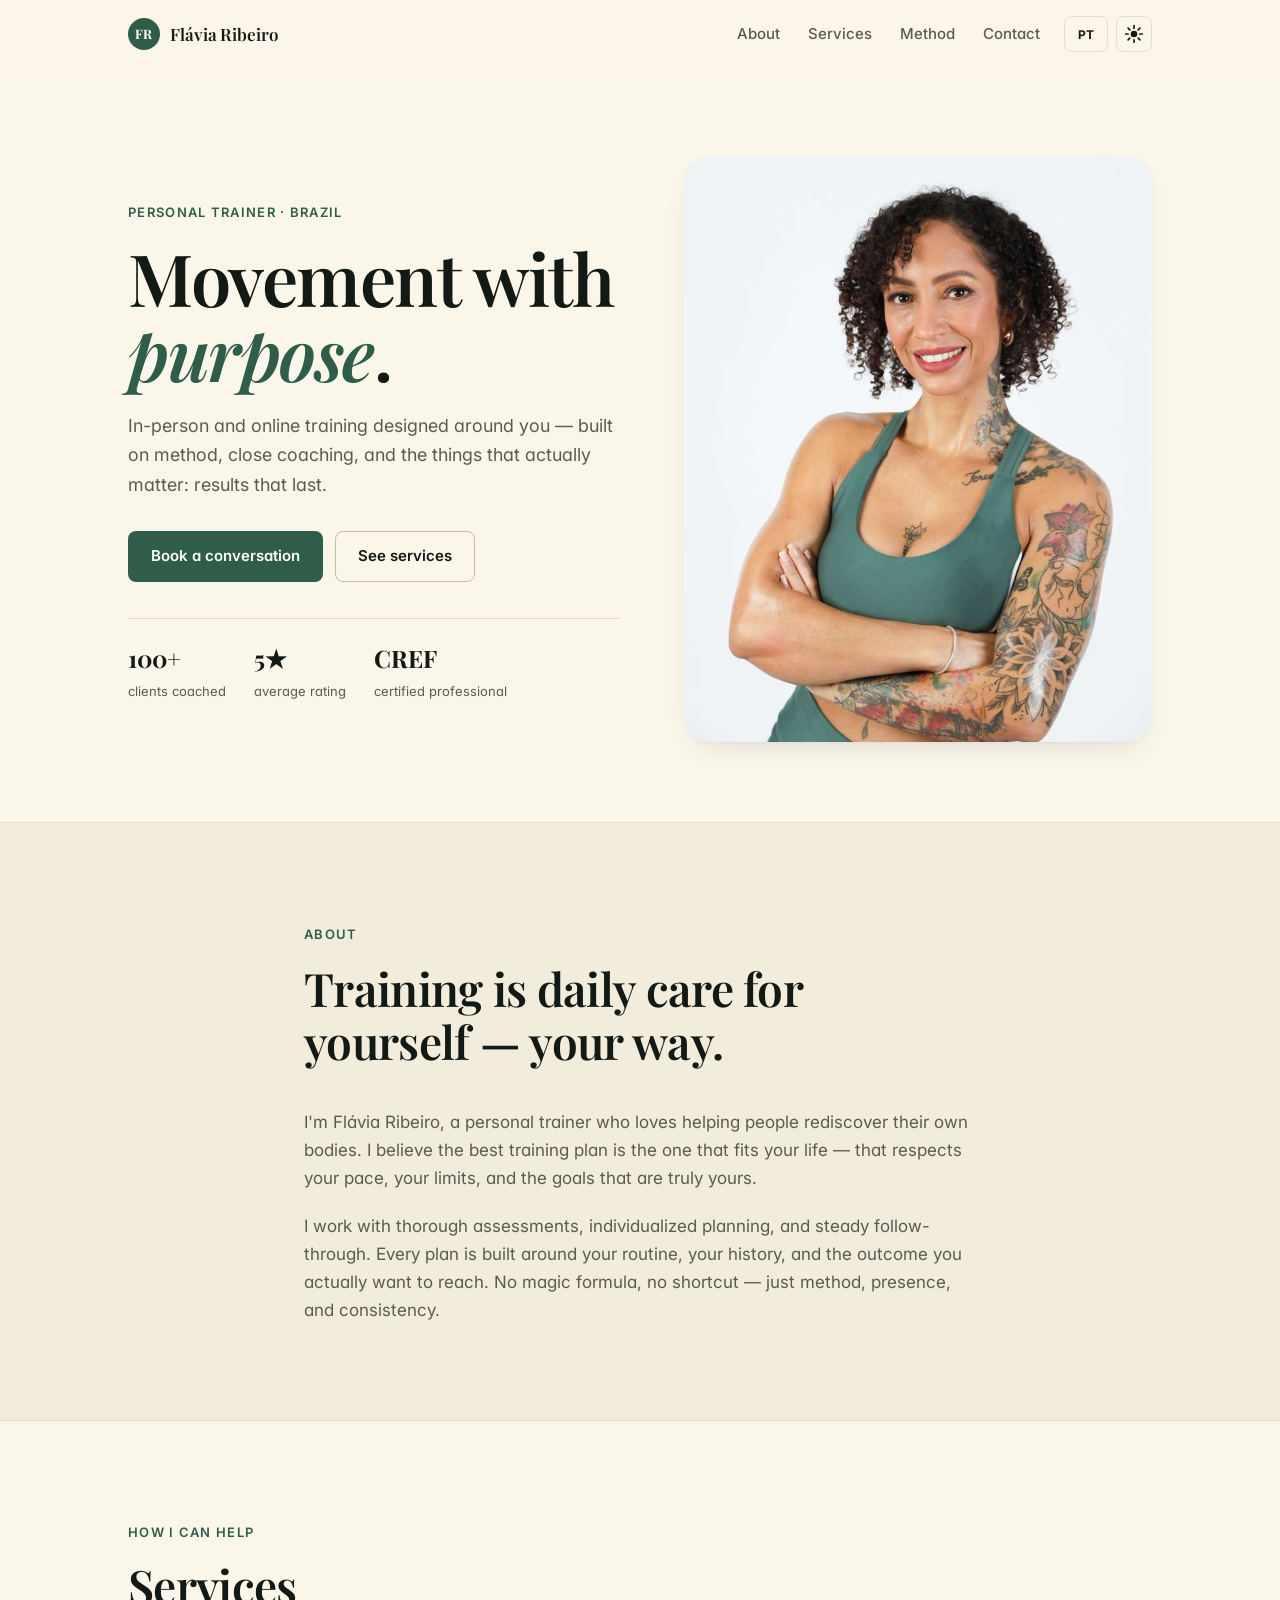
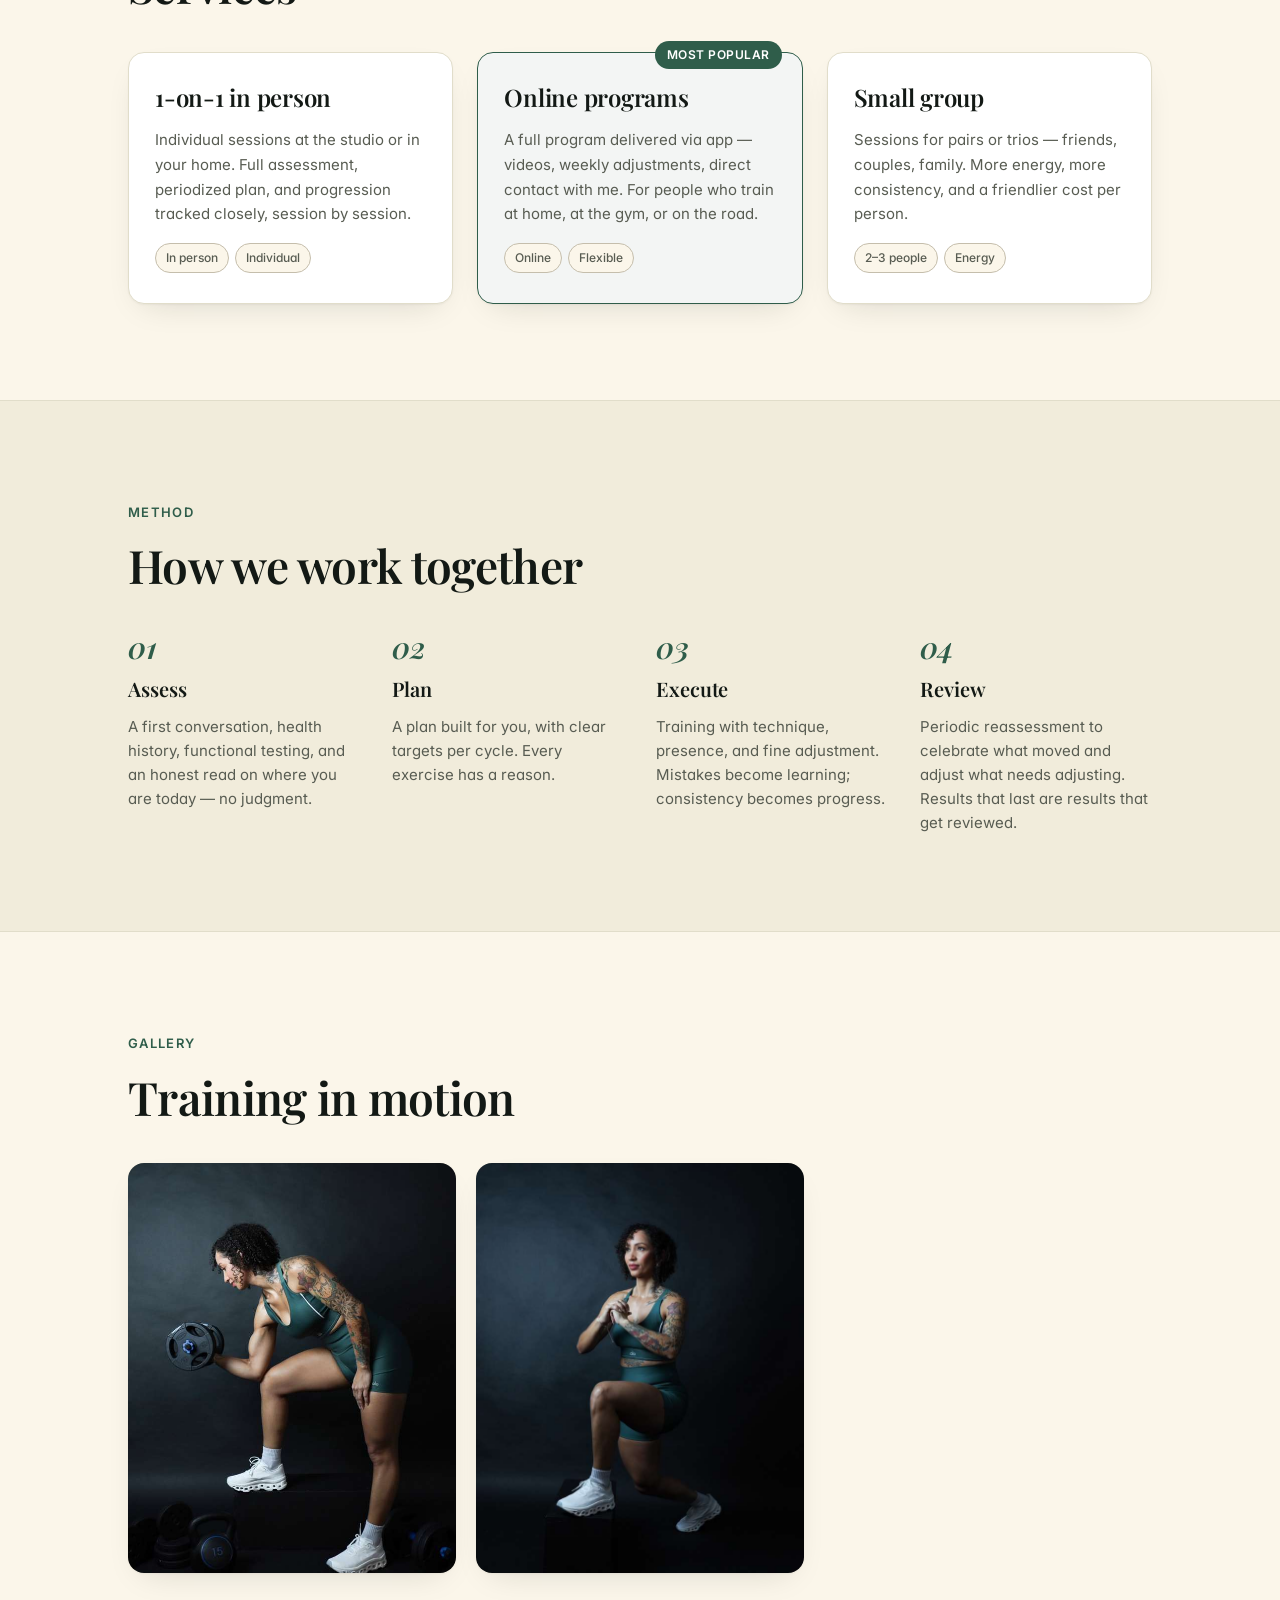
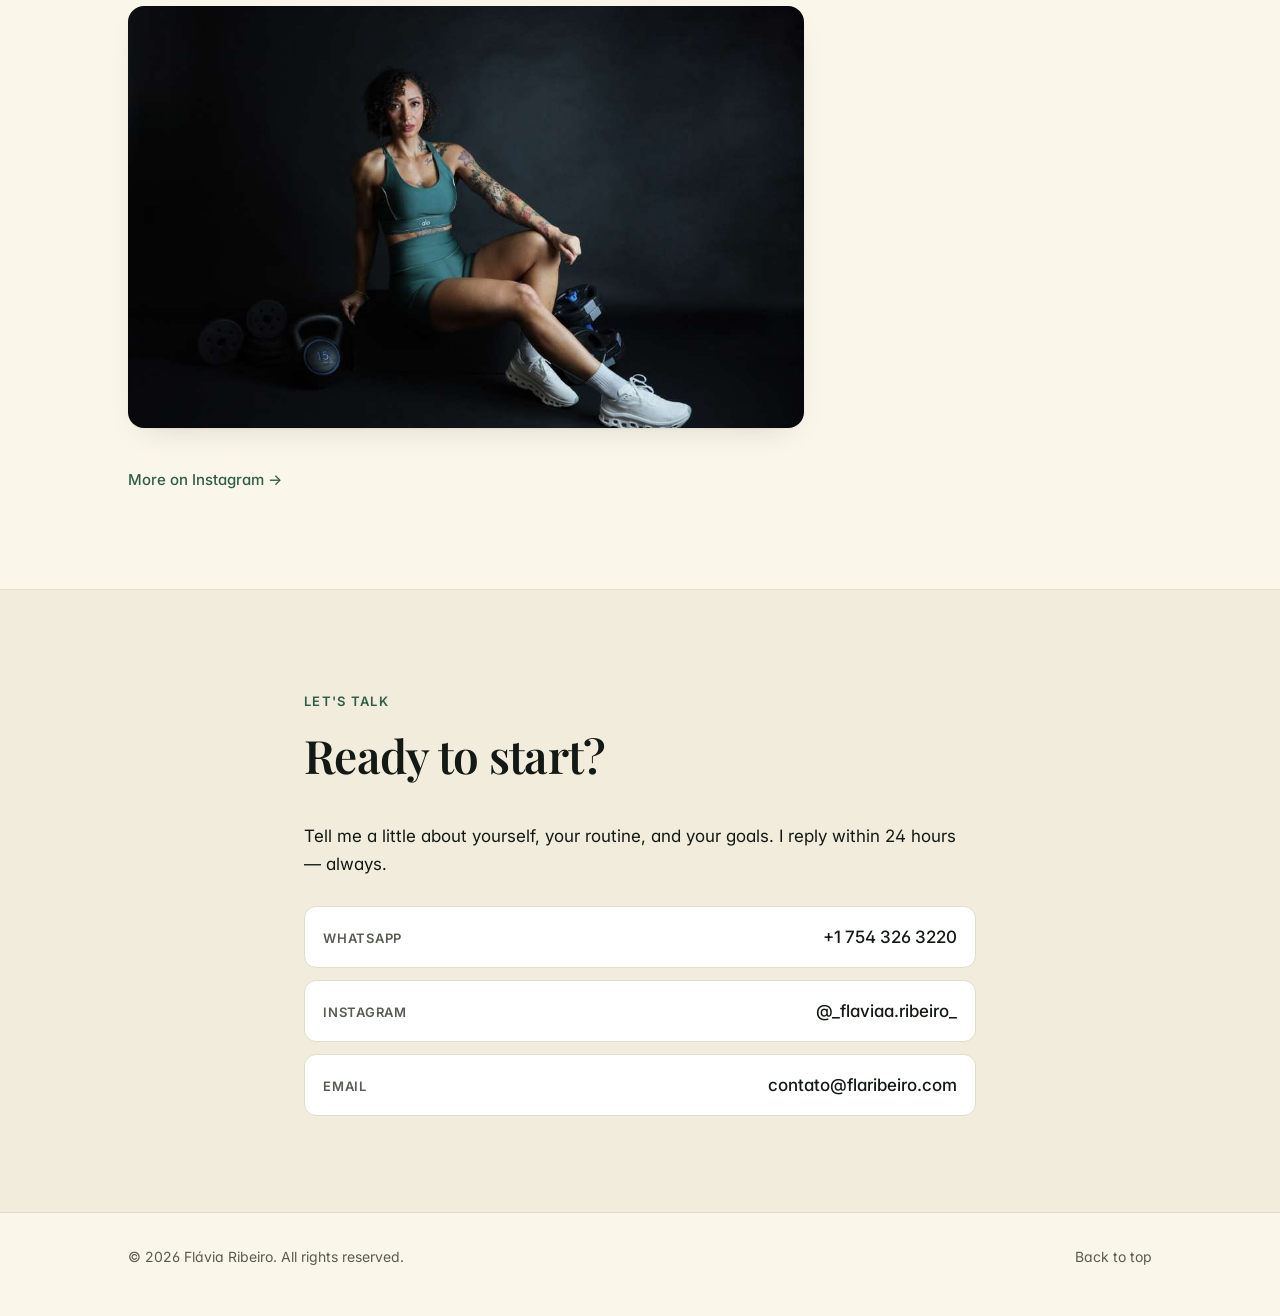
==== index.html @ 47233223 "Add Flávia's WhatsApp number (+1 754 326 3220) Replace placeholder 'Mensagem direta' / 'Direct messa" ====
<!doctype html>
<html lang="pt-BR">
<head>
  <meta charset="utf-8">
  <meta name="viewport" content="width=device-width, initial-scale=1">
  <title data-i18n="meta.title">Flávia Ribeiro — Personal Trainer</title>
  <meta name="description" content="Flávia Ribeiro — personal trainer. Treinos presenciais e online, com método e acompanhamento próximo." data-i18n="meta.description" data-i18n-attr="content">
  <meta name="author" content="Flávia Ribeiro">
  <meta name="theme-color" content="#faf6ee" media="(prefers-color-scheme: light)">
  <meta name="theme-color" content="#1a1814" media="(prefers-color-scheme: dark)">

  <meta property="og:title" content="Flávia Ribeiro — Personal Trainer" data-i18n="meta.title" data-i18n-attr="content">
  <meta property="og:description" content="Treinos presenciais e online, com método e acompanhamento próximo." data-i18n="meta.ogDescription" data-i18n-attr="content">
  <meta property="og:type" content="website">
  <meta property="og:url" content="https://flaribeiro.com/">
  <meta property="og:image" content="https://flaribeiro.com/images/hero.jpg">
  <meta property="og:image:alt" content="Flávia Ribeiro, personal trainer">
  <meta name="twitter:card" content="summary_large_image">

  <link rel="canonical" href="https://flaribeiro.com/">
  <link rel="alternate" hreflang="pt-BR" href="https://flaribeiro.com/">
  <link rel="alternate" hreflang="en" href="https://flaribeiro.com/?lang=en">
  <link rel="alternate" hreflang="x-default" href="https://flaribeiro.com/">

  <link rel="icon" type="image/svg+xml" href="favicon.svg">

  <link rel="preconnect" href="https://fonts.googleapis.com">
  <link rel="preconnect" href="https://fonts.gstatic.com" crossorigin>
  <link href="https://fonts.googleapis.com/css2?family=Inter:wght@400;500;600;700&family=Playfair+Display:ital,wght@0,500;0,600;0,700;1,500&display=swap" rel="stylesheet">

  <link rel="stylesheet" href="styles.css">

  <script>
    (function () {
      try {
        var saved = localStorage.getItem('lang');
        var url = new URLSearchParams(location.search);
        var fromUrl = url.get('lang');
        var browser = (navigator.language || '').toLowerCase().startsWith('en') ? 'en' : 'pt-BR';
        var lang = fromUrl || saved || browser;
        if (lang !== 'en' && lang !== 'pt-BR') lang = 'pt-BR';
        document.documentElement.lang = lang;
      } catch (e) {}
      try {
        var t = localStorage.getItem('theme');
        var d = window.matchMedia('(prefers-color-scheme: dark)').matches;
        document.documentElement.dataset.theme = t || (d ? 'dark' : 'light');
      } catch (e) {}
    })();
  </script>
</head>
<body>
  <a class="skip-link" href="#main" data-i18n="skip">Ir para o conteúdo</a>

  <header class="site-header">
    <div class="container site-header__inner">
      <a class="brand" href="./" aria-label="Flávia Ribeiro — home">
        <span class="brand__mark" aria-hidden="true">FR</span>
        <span class="brand__name">Flávia Ribeiro</span>
      </a>
      <nav class="site-nav" aria-label="Primary">
        <a href="#about" data-i18n="nav.about">Sobre</a>
        <a href="#services" data-i18n="nav.services">Serviços</a>
        <a href="#method" data-i18n="nav.method">Método</a>
        <a href="#contact" data-i18n="nav.contact">Contato</a>
      </nav>
      <div class="site-header__actions">
        <button
          type="button"
          class="lang-toggle"
          id="lang-toggle"
          aria-label="Trocar para inglês"
          data-i18n-attr="aria-label"
          data-i18n="aria.langToggle"
        >
          <span aria-hidden="true" id="lang-toggle-label">EN</span>
        </button>
        <button
          type="button"
          class="theme-toggle"
          id="theme-toggle"
          aria-label="Mudar para tema escuro"
          data-i18n-attr="aria-label"
          data-i18n="aria.themeToggle"
          aria-pressed="false"
        >
          <svg class="theme-toggle__icon theme-toggle__icon--sun" viewBox="0 0 24 24" width="20" height="20" aria-hidden="true" focusable="false">
            <circle cx="12" cy="12" r="4" fill="currentColor"/>
            <g stroke="currentColor" stroke-width="2" stroke-linecap="round">
              <line x1="12" y1="2"  x2="12" y2="5"/>
              <line x1="12" y1="19" x2="12" y2="22"/>
              <line x1="2"  y1="12" x2="5"  y2="12"/>
              <line x1="19" y1="12" x2="22" y2="12"/>
              <line x1="4.9" y1="4.9"   x2="7"    y2="7"/>
              <line x1="17"  y1="17"    x2="19.1" y2="19.1"/>
              <line x1="4.9" y1="19.1"  x2="7"    y2="17"/>
              <line x1="17"  y1="7"     x2="19.1" y2="4.9"/>
            </g>
          </svg>
          <svg class="theme-toggle__icon theme-toggle__icon--moon" viewBox="0 0 24 24" width="20" height="20" aria-hidden="true" focusable="false">
            <path d="M21 12.8A9 9 0 1 1 11.2 3a7 7 0 0 0 9.8 9.8z" fill="currentColor"/>
          </svg>
        </button>
      </div>
    </div>
  </header>

  <main id="main">

    <section class="hero">
      <div class="container hero__grid">
        <div class="hero__copy">
          <p class="eyebrow" data-i18n="hero.eyebrow">Personal trainer · Brasil</p>
          <h1 class="hero__title" data-i18n="hero.title">
            Movimento com <em>propósito</em>.
          </h1>
          <p class="hero__lede" data-i18n="hero.lede">
            Treinos presenciais e online desenhados para você — com método, acompanhamento próximo e foco no que importa: resultado que dura.
          </p>
          <div class="hero__ctas">
            <a class="button button--primary" href="#contact" data-i18n="hero.cta1">Agende uma conversa</a>
            <a class="button button--ghost" href="#services" data-i18n="hero.cta2">Ver serviços</a>
          </div>
          <ul class="hero__proof" role="list">
            <li><strong data-i18n="hero.proof1Number">+100</strong> <span data-i18n="hero.proof1Label">alunos atendidos</span></li>
            <li><strong data-i18n="hero.proof2Number">5★</strong> <span data-i18n="hero.proof2Label">avaliação média</span></li>
            <li><strong data-i18n="hero.proof3Number">CREF</strong> <span data-i18n="hero.proof3Label">profissional registrada</span></li>
          </ul>
        </div>
        <figure class="hero__photo">
          <img
            src="images/hero.jpg"
            alt="Flávia Ribeiro, personal trainer, sorrindo com os braços cruzados"
            data-i18n="hero.photoAlt"
            data-i18n-attr="alt"
            width="683" height="1024"
            loading="eager"
            decoding="async"
            fetchpriority="high"
          >
        </figure>
      </div>
    </section>

    <section id="about" class="section section--alt" aria-labelledby="about-heading">
      <div class="container container--narrow">
        <p class="section__eyebrow" data-i18n="about.eyebrow">Sobre</p>
        <h2 id="about-heading" class="section__title" data-i18n="about.title">Treinar é cuidar de si — todo dia, do seu jeito.</h2>
        <div class="prose">
          <p data-i18n="about.p1">
            Sou Flávia Ribeiro, personal trainer apaixonada por ajudar pessoas a redescobrirem o próprio corpo. Acredito que o melhor treino é aquele que cabe na sua vida — e que respeita seu ritmo, seus limites e seus objetivos reais.
          </p>
          <p data-i18n="about.p2">
            Trabalho com avaliações detalhadas, planejamento individualizado e acompanhamento constante. Cada plano é construído de acordo com a sua rotina, sua história e o resultado que você quer alcançar. Sem fórmula mágica, sem atalho — só método, presença e consistência.
          </p>
        </div>
      </div>
    </section>

    <section id="services" class="section" aria-labelledby="services-heading">
      <div class="container">
        <p class="section__eyebrow" data-i18n="services.eyebrow">Como posso te ajudar</p>
        <h2 id="services-heading" class="section__title" data-i18n="services.title">Serviços</h2>

        <ul class="service-grid" role="list">
          <li class="service-card">
            <h3 class="service-card__title" data-i18n="services.s1Title">Treino presencial 1-a-1</h3>
            <p class="service-card__body" data-i18n="services.s1Body">
              Atendimento individual em estúdio ou domicílio. Avaliação completa, plano periodizado e progressão acompanhada de perto, sessão a sessão.
            </p>
            <p class="service-card__meta">
              <span class="tag" data-i18n="services.s1Tag1">Presencial</span>
              <span class="tag" data-i18n="services.s1Tag2">Individualizado</span>
            </p>
          </li>

          <li class="service-card service-card--featured">
            <p class="service-card__badge" data-i18n="services.s2Badge">Mais procurado</p>
            <h3 class="service-card__title" data-i18n="services.s2Title">Programa online</h3>
            <p class="service-card__body" data-i18n="services.s2Body">
              Plano completo entregue pelo aplicativo, com vídeos, ajustes semanais e contato direto comigo. Para quem treina em casa, na academia ou viajando.
            </p>
            <p class="service-card__meta">
              <span class="tag" data-i18n="services.s2Tag1">Online</span>
              <span class="tag" data-i18n="services.s2Tag2">Flexível</span>
            </p>
          </li>

          <li class="service-card">
            <h3 class="service-card__title" data-i18n="services.s3Title">Pequeno grupo</h3>
            <p class="service-card__body" data-i18n="services.s3Body">
              Treinos em duplas ou trios — para amigos, casais ou família. Mais energia, mais constância, e um custo amigável por pessoa.
            </p>
            <p class="service-card__meta">
              <span class="tag" data-i18n="services.s3Tag1">2–3 pessoas</span>
              <span class="tag" data-i18n="services.s3Tag2">Energia</span>
            </p>
          </li>
        </ul>
      </div>
    </section>

    <section id="method" class="section section--alt" aria-labelledby="method-heading">
      <div class="container">
        <p class="section__eyebrow" data-i18n="method.eyebrow">Método</p>
        <h2 id="method-heading" class="section__title" data-i18n="method.title">Como a gente trabalha</h2>

        <ol class="method-steps" role="list">
          <li>
            <span class="method-steps__num" aria-hidden="true">01</span>
            <h3 class="method-steps__title" data-i18n="method.s1Title">Avaliação</h3>
            <p class="method-steps__body" data-i18n="method.s1Body">
              Conversa inicial, anamnese, testes funcionais e leitura honesta de onde você está hoje — sem julgamento.
            </p>
          </li>
          <li>
            <span class="method-steps__num" aria-hidden="true">02</span>
            <h3 class="method-steps__title" data-i18n="method.s2Title">Planejamento</h3>
            <p class="method-steps__body" data-i18n="method.s2Body">
              Plano construído sob medida, com objetivos claros por ciclo. Cada exercício tem um porquê.
            </p>
          </li>
          <li>
            <span class="method-steps__num" aria-hidden="true">03</span>
            <h3 class="method-steps__title" data-i18n="method.s3Title">Execução</h3>
            <p class="method-steps__body" data-i18n="method.s3Body">
              Treinos com técnica, presença e ajuste fino. Erro vira aprendizado; constância vira progresso.
            </p>
          </li>
          <li>
            <span class="method-steps__num" aria-hidden="true">04</span>
            <h3 class="method-steps__title" data-i18n="method.s4Title">Revisão</h3>
            <p class="method-steps__body" data-i18n="method.s4Body">
              Reavaliação periódica para celebrar o que avançou e ajustar o que precisa. Resultado que dura é resultado revisado.
            </p>
          </li>
        </ol>
      </div>
    </section>

    <section id="gallery" class="section" aria-labelledby="gallery-heading">
      <div class="container">
        <p class="section__eyebrow" data-i18n="gallery.eyebrow">Galeria</p>
        <h2 id="gallery-heading" class="section__title" data-i18n="gallery.title">Treino em ação</h2>

        <ul class="gallery-grid" role="list">
          <li>
            <img src="images/gallery-1.jpg"
                 alt="Flávia Ribeiro fazendo rosca direta com anilha"
                 data-i18n="gallery.alt1" data-i18n-attr="alt"
                 width="683" height="1024" loading="lazy" decoding="async">
          </li>
          <li>
            <img src="images/gallery-2.jpg"
                 alt="Flávia Ribeiro em posição de afundo sobre um step"
                 data-i18n="gallery.alt2" data-i18n-attr="alt"
                 width="683" height="1024" loading="lazy" decoding="async">
          </li>
          <li>
            <img src="images/gallery-3.jpg"
                 alt="Flávia Ribeiro sentada ao lado de halteres e kettlebell"
                 data-i18n="gallery.alt3" data-i18n-attr="alt"
                 width="1024" height="768" loading="lazy" decoding="async">
          </li>
        </ul>

        <p class="section__footnote">
          <a href="https://www.instagram.com/_flaviaa.ribeiro_/" rel="noopener" data-i18n="gallery.igLink">Mais no Instagram <span aria-hidden="true">→</span></a>
        </p>
      </div>
    </section>

    <section id="contact" class="section section--alt" aria-labelledby="contact-heading">
      <div class="container container--narrow">
        <p class="section__eyebrow" data-i18n="contact.eyebrow">Vamos conversar</p>
        <h2 id="contact-heading" class="section__title" data-i18n="contact.title">Pronto para começar?</h2>
        <p class="prose" data-i18n="contact.p1">
          Conta um pouco sobre você, sua rotina e seus objetivos. Respondo em até 24 horas — sempre.
        </p>
        <ul class="link-list" role="list">
          <li>
            <a href="https://wa.me/17543263220" rel="noopener" id="whatsapp-link">
              <span class="link-list__label" data-i18n="contact.whatsappLabel">WhatsApp</span>
              <span class="link-list__value" data-i18n="contact.whatsappValue">+1 754 326 3220</span>
            </a>
          </li>
          <li>
            <a href="https://www.instagram.com/_flaviaa.ribeiro_/" rel="noopener">
              <span class="link-list__label" data-i18n="contact.igLabel">Instagram</span>
              <span class="link-list__value">@_flaviaa.ribeiro_</span>
            </a>
          </li>
          <li>
            <a href="mailto:" id="email-link">
              <span class="link-list__label" data-i18n="contact.emailLabel">E-mail</span>
              <span class="link-list__value" data-i18n="contact.emailValue">contato@flaribeiro.com</span>
            </a>
          </li>
        </ul>
      </div>
    </section>

  </main>

  <footer class="site-footer">
    <div class="container site-footer__inner">
      <p>© <span id="year">2026</span> Flávia Ribeiro. <span data-i18n="footer.rights">Todos os direitos reservados.</span></p>
      <p>
        <a href="#main" data-i18n="footer.toTop">Voltar ao topo</a>
      </p>
    </div>
  </footer>

  <script src="script.js" defer></script>
</body>
</html>
---- styles.css ----
/* ============================================================================
   Reset / base
============================================================================ */

*,
*::before,
*::after { box-sizing: border-box; }

html {
  -webkit-text-size-adjust: 100%;
  -webkit-font-smoothing: antialiased;
  -moz-osx-font-smoothing: grayscale;
  text-rendering: optimizeLegibility;
  scroll-behavior: smooth;
}

@media (prefers-reduced-motion: reduce) {
  html { scroll-behavior: auto; }
  *, *::before, *::after {
    animation-duration: 0.01ms !important;
    animation-iteration-count: 1 !important;
    transition-duration: 0.01ms !important;
  }
}

body {
  margin: 0;
  font-family: 'Inter', -apple-system, BlinkMacSystemFont, 'Segoe UI', Roboto, sans-serif;
  font-size: 1.0625rem;
  line-height: 1.65;
  color: var(--c-text);
  background: var(--c-bg);
  font-feature-settings: 'cv02', 'cv03', 'cv04', 'cv11';
  transition: background-color 200ms ease, color 200ms ease;
}

img, svg { display: block; max-width: 100%; height: auto; }

a {
  color: var(--c-accent);
  text-decoration: underline;
  text-decoration-thickness: 1px;
  text-underline-offset: 3px;
  text-decoration-color: var(--c-accent-soft);
  transition: text-decoration-color 150ms ease, color 150ms ease;
}
a:hover { text-decoration-color: var(--c-accent); }

:focus-visible {
  outline: 2px solid var(--c-focus);
  outline-offset: 3px;
  border-radius: 3px;
}

::selection { background: var(--c-accent-soft); color: var(--c-text); }

.visually-hidden {
  position: absolute;
  width: 1px; height: 1px;
  padding: 0; margin: -1px;
  overflow: hidden;
  clip: rect(0, 0, 0, 0);
  white-space: nowrap;
  border: 0;
}

/* ============================================================================
   Theme tokens — warm cream + deep forest accent (matches her gym aesthetic)
============================================================================ */

:root,
[data-theme='light'] {
  --c-bg:             #fbf6ea;
  --c-bg-alt:         #f1ecdb;
  --c-surface:        #ffffff;
  --c-text:           #131915;
  --c-text-muted:     #585c52;
  --c-border:         #e1ddca;
  --c-border-strong:  #c5beac;
  --c-accent:         #2f5d4a;   /* deep forest, matches her training wear, ~6.6:1 on bg */
  --c-accent-strong:  #1d4334;
  --c-accent-soft:    rgba(47, 93, 74, 0.20);
  --c-focus:          #1d4334;
  --c-shadow:         0 1px 2px rgba(20, 30, 24, 0.04),
                      0 12px 32px -16px rgba(20, 30, 24, 0.18);
}

[data-theme='dark'] {
  --c-bg:             #0f1614;
  --c-bg-alt:         #161e1a;
  --c-surface:        #1c2521;
  --c-text:           #f1ede0;
  --c-text-muted:     #a8a795;
  --c-border:         #2a322d;
  --c-border-strong:  #3c463f;
  --c-accent:         #6ba78d;   /* sage glow for dark, ~7.5:1 */
  --c-accent-strong:  #8bc1a8;
  --c-accent-soft:    rgba(107, 167, 141, 0.22);
  --c-focus:          #6ba78d;
  --c-shadow:         0 1px 2px rgba(0, 0, 0, 0.5),
                      0 12px 32px -16px rgba(0, 0, 0, 0.65);
}

/* ============================================================================
   Layout
============================================================================ */

.container {
  width: 100%;
  max-width: 68rem;
  margin: 0 auto;
  padding: 0 1.5rem;
}
.container--narrow { max-width: 46rem; }

@media (min-width: 768px) {
  .container { padding: 0 2rem; }
}

/* ============================================================================
   Skip link
============================================================================ */

.skip-link {
  position: absolute;
  top: 0.5rem; left: 0.5rem;
  padding: 0.5rem 0.875rem;
  background: var(--c-text);
  color: var(--c-bg);
  border-radius: 0.375rem;
  font-weight: 600;
  text-decoration: none;
  transform: translateY(-150%);
  transition: transform 150ms ease;
  z-index: 100;
}
.skip-link:focus { transform: translateY(0); }

/* ============================================================================
   Header
============================================================================ */

.site-header {
  position: sticky;
  top: 0;
  z-index: 10;
  background: color-mix(in srgb, var(--c-bg) 88%, transparent);
  backdrop-filter: saturate(180%) blur(14px);
  -webkit-backdrop-filter: saturate(180%) blur(14px);
  border-bottom: 1px solid transparent;
  transition: border-color 150ms ease;
}
.site-header.is-scrolled { border-bottom-color: var(--c-border); }

.site-header__inner {
  display: flex;
  align-items: center;
  gap: 1rem;
  min-height: 4.25rem;
}

.brand {
  display: inline-flex;
  align-items: center;
  gap: 0.625rem;
  color: var(--c-text);
  text-decoration: none;
  font-family: 'Playfair Display', Georgia, serif;
  font-weight: 600;
  font-size: 1.0625rem;
  letter-spacing: -0.005em;
}
.brand__mark {
  display: grid;
  place-items: center;
  width: 2rem; height: 2rem;
  border-radius: 50%;
  background: var(--c-accent);
  color: #fff;
  font-family: 'Playfair Display', Georgia, serif;
  font-size: 0.8125rem;
  font-weight: 700;
  letter-spacing: 0.02em;
}

.site-nav {
  display: none;
  margin-left: auto;
  margin-right: 0.5rem;
  gap: 1.75rem;
}
.site-nav a {
  color: var(--c-text-muted);
  text-decoration: none;
  font-size: 0.9375rem;
  font-weight: 500;
}
.site-nav a:hover { color: var(--c-text); }

.site-header__actions {
  display: inline-flex;
  align-items: center;
  gap: 0.5rem;
  margin-left: auto;
}

@media (min-width: 768px) {
  .site-nav { display: flex; }
  .site-header__actions { margin-left: 0; }
}

@media (max-width: 519px) {
  .brand__name { display: none; }
}

.lang-toggle,
.theme-toggle {
  display: inline-grid;
  place-items: center;
  height: 2.25rem;
  border: 1px solid var(--c-border);
  border-radius: 0.5rem;
  background: transparent;
  color: var(--c-text);
  cursor: pointer;
  transition: background-color 150ms ease, border-color 150ms ease, color 150ms ease;
}
.lang-toggle {
  width: 2.75rem;
  font-family: 'Inter', sans-serif;
  font-size: 0.75rem;
  font-weight: 700;
  letter-spacing: 0.04em;
}
.theme-toggle { width: 2.25rem; }

.lang-toggle:hover,
.theme-toggle:hover {
  background: var(--c-bg-alt);
  border-color: var(--c-border-strong);
}

[data-theme='light'] .theme-toggle__icon--moon,
[data-theme='dark']  .theme-toggle__icon--sun { display: none; }

/* ============================================================================
   Hero
============================================================================ */

.hero {
  padding: clamp(3rem, 8vw, 5.5rem) 0 clamp(3rem, 7vw, 5rem);
}

.hero__grid {
  display: grid;
  gap: 2.5rem;
  align-items: center;
}

@media (min-width: 880px) {
  .hero__grid {
    grid-template-columns: 1.05fr 1fr;
    gap: 4rem;
  }
}

.eyebrow,
.section__eyebrow {
  display: inline-block;
  margin: 0 0 1rem;
  color: var(--c-accent);
  font-size: 0.8125rem;
  font-weight: 600;
  letter-spacing: 0.10em;
  text-transform: uppercase;
}

.hero__title {
  margin: 0 0 1.25rem;
  font-family: 'Playfair Display', Georgia, serif;
  font-weight: 600;
  font-size: clamp(2.5rem, 6vw, 4.5rem);
  line-height: 1.05;
  letter-spacing: -0.02em;
  color: var(--c-text);
}
.hero__title em {
  font-style: italic;
  color: var(--c-accent);
}

.hero__lede {
  max-width: 38rem;
  margin: 0 0 2rem;
  font-size: clamp(1.0625rem, 1.4vw, 1.1875rem);
  color: var(--c-text-muted);
  line-height: 1.65;
}

.hero__ctas {
  display: flex;
  flex-wrap: wrap;
  gap: 0.75rem;
  margin-bottom: 2.25rem;
}

.hero__proof {
  display: flex;
  flex-wrap: wrap;
  gap: 1.75rem;
  margin: 0;
  padding: 1.25rem 0 0;
  list-style: none;
  border-top: 1px solid var(--c-border);
}
.hero__proof li {
  display: flex;
  flex-direction: column;
  gap: 0.125rem;
}
.hero__proof strong {
  font-family: 'Playfair Display', Georgia, serif;
  font-weight: 700;
  font-size: 1.5rem;
  color: var(--c-text);
}
.hero__proof span {
  color: var(--c-text-muted);
  font-size: 0.8125rem;
}

.hero__photo {
  margin: 0;
  position: relative;
  border-radius: 1.5rem;
  overflow: hidden;
  box-shadow: var(--c-shadow);
  background: var(--c-bg-alt);
  aspect-ratio: 4 / 5;
}
.hero__photo img {
  width: 100%;
  height: 100%;
  object-fit: cover;
  display: block;
}

/* ============================================================================
   Photo placeholders (replace with real images in /images/)
============================================================================ */

.photo-placeholder {
  position: relative;
  width: 100%;
  aspect-ratio: 4 / 5;
  border-radius: 1.25rem;
  overflow: hidden;
  background:
    radial-gradient(circle at 30% 30%, color-mix(in srgb, var(--c-accent) 35%, var(--c-bg-alt)) 0%, var(--c-bg-alt) 60%);
  display: grid;
  place-items: center;
  border: 1px solid var(--c-border);
  box-shadow: var(--c-shadow);
}
.photo-placeholder--alt {
  background:
    radial-gradient(circle at 70% 60%, color-mix(in srgb, var(--c-accent) 22%, var(--c-bg-alt)) 0%, var(--c-bg) 70%);
}
.photo-placeholder--portrait {
  aspect-ratio: 4 / 5;
  border-radius: 1.5rem;
}
.photo-placeholder__monogram {
  font-family: 'Playfair Display', Georgia, serif;
  font-weight: 700;
  font-size: clamp(2.5rem, 6vw, 3.75rem);
  color: color-mix(in srgb, var(--c-accent) 90%, transparent);
  letter-spacing: 0.02em;
  user-select: none;
}

/* ============================================================================
   Buttons
============================================================================ */

.button {
  display: inline-flex;
  align-items: center;
  justify-content: center;
  min-height: 2.875rem;
  padding: 0.75rem 1.375rem;
  border-radius: 0.5rem;
  font-size: 0.9375rem;
  font-weight: 600;
  text-decoration: none;
  cursor: pointer;
  border: 1px solid transparent;
  transition: background-color 150ms ease, border-color 150ms ease, color 150ms ease, transform 100ms ease;
}
.button:active { transform: translateY(1px); }

.button--primary {
  background: var(--c-accent);
  color: #fff;
}
.button--primary:hover { background: var(--c-accent-strong); }

[data-theme='dark'] .button--primary {
  background: var(--c-accent);
  color: #1a1814;
}
[data-theme='dark'] .button--primary:hover { background: var(--c-accent-strong); }

.button--ghost {
  background: transparent;
  color: var(--c-text);
  border-color: var(--c-border-strong);
}
.button--ghost:hover {
  background: var(--c-bg-alt);
  border-color: var(--c-text);
}

/* ============================================================================
   Sections
============================================================================ */

.section {
  padding: clamp(3.5rem, 8vw, 6rem) 0;
  border-top: 1px solid var(--c-border);
}
.section--alt { background: var(--c-bg-alt); }

.section__title {
  margin: 0 0 2.5rem;
  font-family: 'Playfair Display', Georgia, serif;
  font-weight: 600;
  font-size: clamp(2rem, 4vw, 2.875rem);
  line-height: 1.15;
  letter-spacing: -0.015em;
  color: var(--c-text);
}

.section__footnote {
  margin: 2.5rem 0 0;
  color: var(--c-text-muted);
  font-size: 0.9375rem;
}
.section__footnote a {
  font-weight: 500;
  text-decoration: none;
}
.section__footnote a:hover { text-decoration: underline; }

.prose p {
  margin: 0 0 1.25rem;
  color: var(--c-text-muted);
  font-size: 1.0625rem;
}
.prose p:last-child { margin-bottom: 0; }

/* ============================================================================
   Service grid
============================================================================ */

.service-grid {
  display: grid;
  gap: 1.25rem;
  margin: 0;
  padding: 0;
  list-style: none;
}

@media (min-width: 720px) {
  .service-grid {
    grid-template-columns: repeat(3, minmax(0, 1fr));
    gap: 1.5rem;
    align-items: stretch;
  }
}

.service-card {
  position: relative;
  display: flex;
  flex-direction: column;
  gap: 1rem;
  padding: 1.875rem 1.625rem;
  background: var(--c-surface);
  border: 1px solid var(--c-border);
  border-radius: 1rem;
  box-shadow: var(--c-shadow);
  transition: transform 200ms ease, border-color 200ms ease;
}

@media (hover: hover) {
  .service-card:hover {
    transform: translateY(-3px);
    border-color: var(--c-border-strong);
  }
}

.service-card--featured {
  border-color: var(--c-accent);
  background: color-mix(in srgb, var(--c-accent) 6%, var(--c-surface));
}
.service-card__badge {
  position: absolute;
  top: -0.75rem;
  right: 1.25rem;
  margin: 0;
  padding: 0.25rem 0.75rem;
  background: var(--c-accent);
  color: #fff;
  font-size: 0.75rem;
  font-weight: 600;
  letter-spacing: 0.04em;
  text-transform: uppercase;
  border-radius: 999px;
}
[data-theme='dark'] .service-card__badge { color: #1a1814; }

.service-card__title {
  margin: 0;
  font-family: 'Playfair Display', Georgia, serif;
  font-size: 1.5rem;
  font-weight: 600;
  letter-spacing: -0.01em;
  line-height: 1.2;
}

.service-card__body {
  margin: 0;
  color: var(--c-text-muted);
  font-size: 0.9375rem;
  line-height: 1.65;
  flex: 1;
}

.service-card__meta {
  display: flex;
  flex-wrap: wrap;
  gap: 0.375rem;
  margin: 0;
}

.tag {
  display: inline-block;
  padding: 0.25rem 0.625rem;
  border: 1px solid var(--c-border-strong);
  border-radius: 999px;
  font-size: 0.75rem;
  font-weight: 500;
  color: var(--c-text-muted);
  background: var(--c-bg);
}

/* ============================================================================
   Method steps
============================================================================ */

.method-steps {
  display: grid;
  gap: 1.5rem;
  margin: 0;
  padding: 0;
  list-style: none;
}

@media (min-width: 720px) {
  .method-steps {
    grid-template-columns: repeat(2, minmax(0, 1fr));
    gap: 2rem;
  }
}

@media (min-width: 1024px) {
  .method-steps {
    grid-template-columns: repeat(4, minmax(0, 1fr));
  }
}

.method-steps li {
  display: flex;
  flex-direction: column;
  gap: 0.625rem;
}

.method-steps__num {
  font-family: 'Playfair Display', Georgia, serif;
  font-size: 1.875rem;
  font-weight: 600;
  font-style: italic;
  color: var(--c-accent);
  line-height: 1;
}

.method-steps__title {
  margin: 0;
  font-family: 'Playfair Display', Georgia, serif;
  font-size: 1.25rem;
  font-weight: 600;
  letter-spacing: -0.005em;
}

.method-steps__body {
  margin: 0;
  color: var(--c-text-muted);
  font-size: 0.9375rem;
  line-height: 1.6;
}

/* ============================================================================
   Gallery
============================================================================ */

.gallery-grid {
  display: grid;
  grid-template-columns: 1fr;
  gap: 1rem;
  margin: 0;
  padding: 0;
  list-style: none;
}

@media (min-width: 640px) {
  .gallery-grid {
    grid-template-columns: repeat(3, minmax(0, 1fr));
    gap: 1.25rem;
    grid-auto-rows: 1fr;
  }
}

.gallery-grid li {
  margin: 0;
  padding: 0;
  border-radius: 1rem;
  overflow: hidden;
  background: var(--c-bg-alt);
  aspect-ratio: 4 / 5;
  box-shadow: var(--c-shadow);
  transition: transform 200ms ease;
}
.gallery-grid li:hover { transform: translateY(-3px); }
.gallery-grid img {
  width: 100%;
  height: 100%;
  object-fit: cover;
  display: block;
}
/* When using real photos: third item is landscape and spans 2 cols on desktop */
.gallery-grid:not(.gallery-grid--placeholder) li:nth-child(3) { /* real-photo layout */ }
@media (min-width: 880px) {
  .gallery-grid:not(.gallery-grid--placeholder) li:nth-child(3) {
    grid-column: span 2;
    aspect-ratio: 16 / 10;
  }
}

/* Placeholder mode: 6 items in 2 (mobile) / 3 (desktop) columns, square */
.gallery-grid--placeholder {
  grid-template-columns: repeat(2, minmax(0, 1fr));
  gap: 0.75rem;
}
@media (min-width: 640px) {
  .gallery-grid--placeholder { grid-template-columns: repeat(3, minmax(0, 1fr)); gap: 1rem; }
}
.gallery-grid--placeholder li {
  display: contents;
}
.gallery-grid--placeholder .photo-placeholder {
  aspect-ratio: 1 / 1;
  border-radius: 0.875rem;
}
.gallery-grid--placeholder .photo-placeholder__monogram { font-size: 2rem; }

/* ============================================================================
   Link list (Contact)
============================================================================ */

.link-list {
  display: grid;
  gap: 0.75rem;
  margin: 1.75rem 0 0;
  padding: 0;
  list-style: none;
}

.link-list a {
  display: flex;
  align-items: baseline;
  justify-content: space-between;
  gap: 1rem;
  padding: 1rem 1.125rem;
  border: 1px solid var(--c-border);
  border-radius: 0.75rem;
  background: var(--c-surface);
  color: var(--c-text);
  text-decoration: none;
  transition: border-color 150ms ease, background-color 150ms ease;
}
.link-list a:hover {
  border-color: var(--c-accent);
  background: var(--c-bg-alt);
}
.link-list__label {
  color: var(--c-text-muted);
  font-size: 0.8125rem;
  font-weight: 600;
  letter-spacing: 0.06em;
  text-transform: uppercase;
}
.link-list__value { font-weight: 500; }

/* ============================================================================
   Footer
============================================================================ */

.site-footer {
  border-top: 1px solid var(--c-border);
  padding: 2rem 0 3rem;
  color: var(--c-text-muted);
  font-size: 0.875rem;
}
.site-footer__inner {
  display: flex;
  flex-wrap: wrap;
  justify-content: space-between;
  gap: 0.75rem;
}
.site-footer p { margin: 0; }
.site-footer a {
  color: var(--c-text-muted);
  text-decoration: none;
}
.site-footer a:hover { color: var(--c-text); text-decoration: underline; }
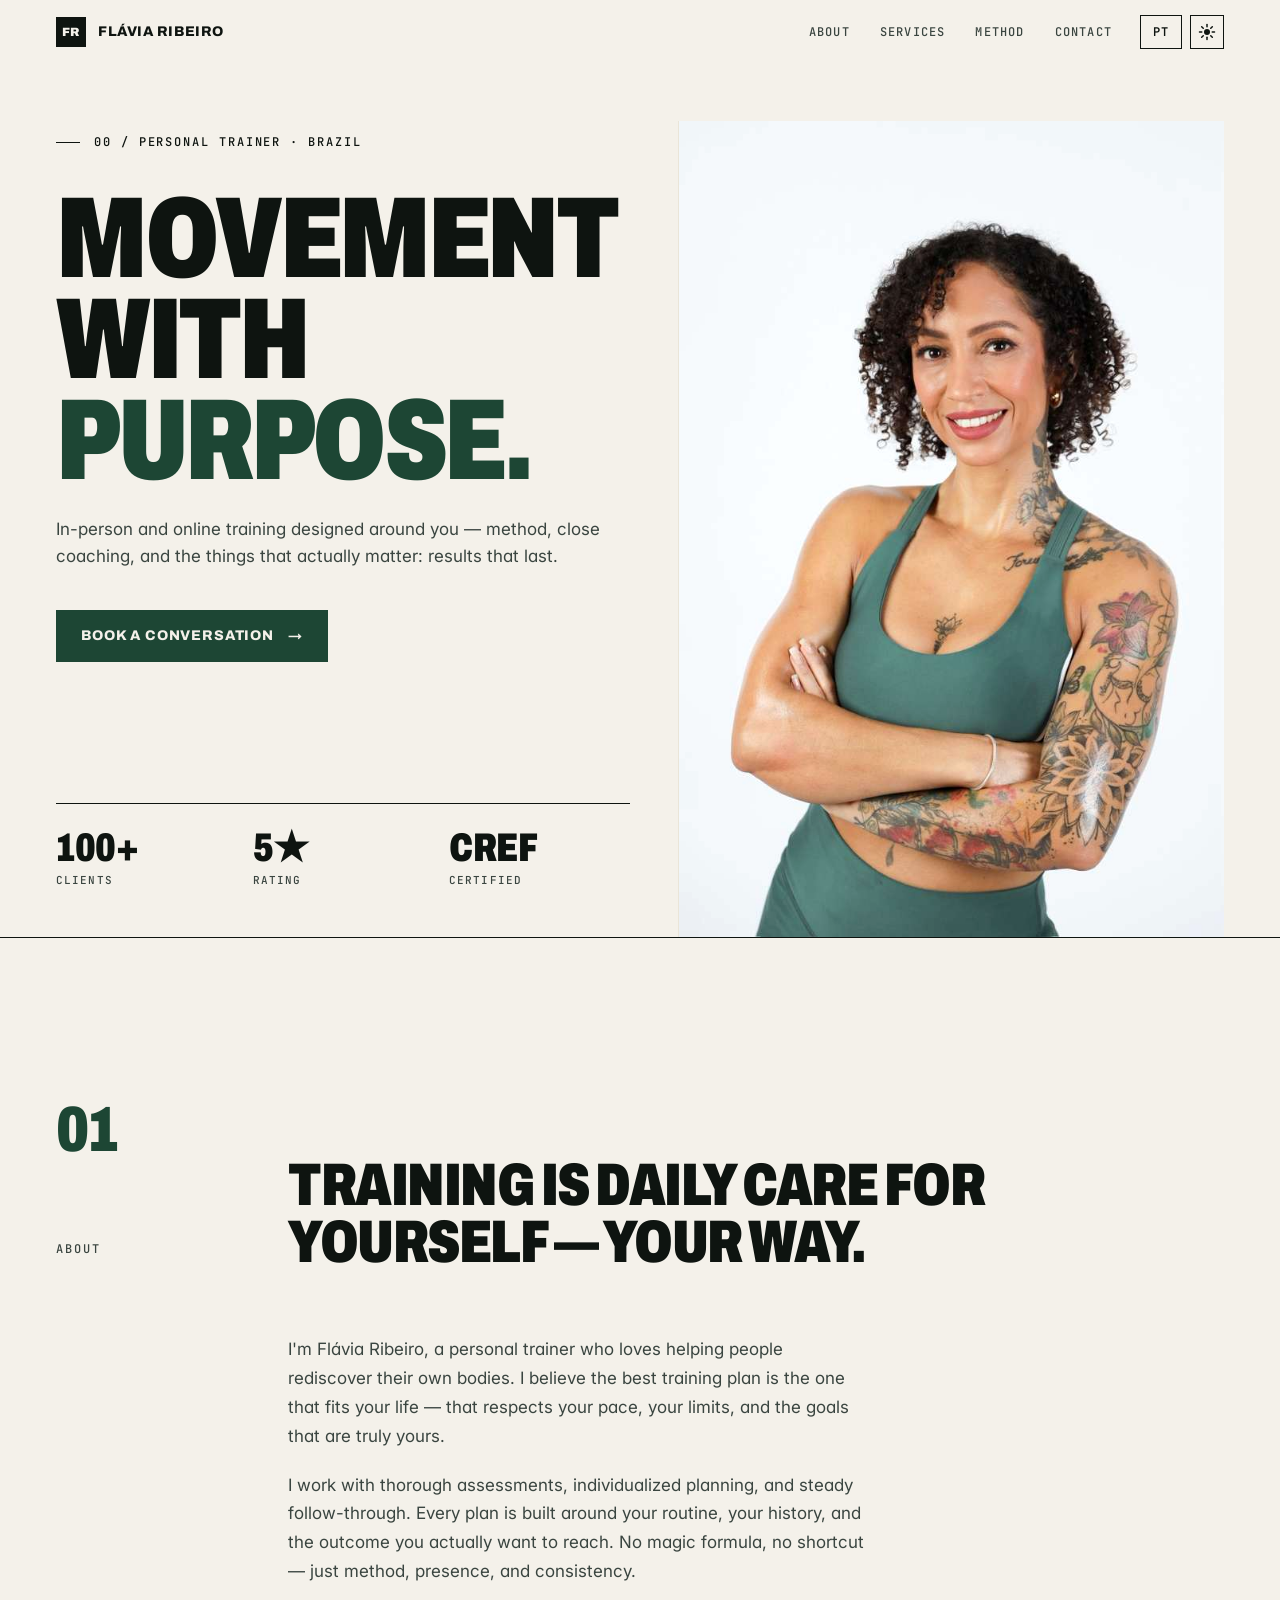
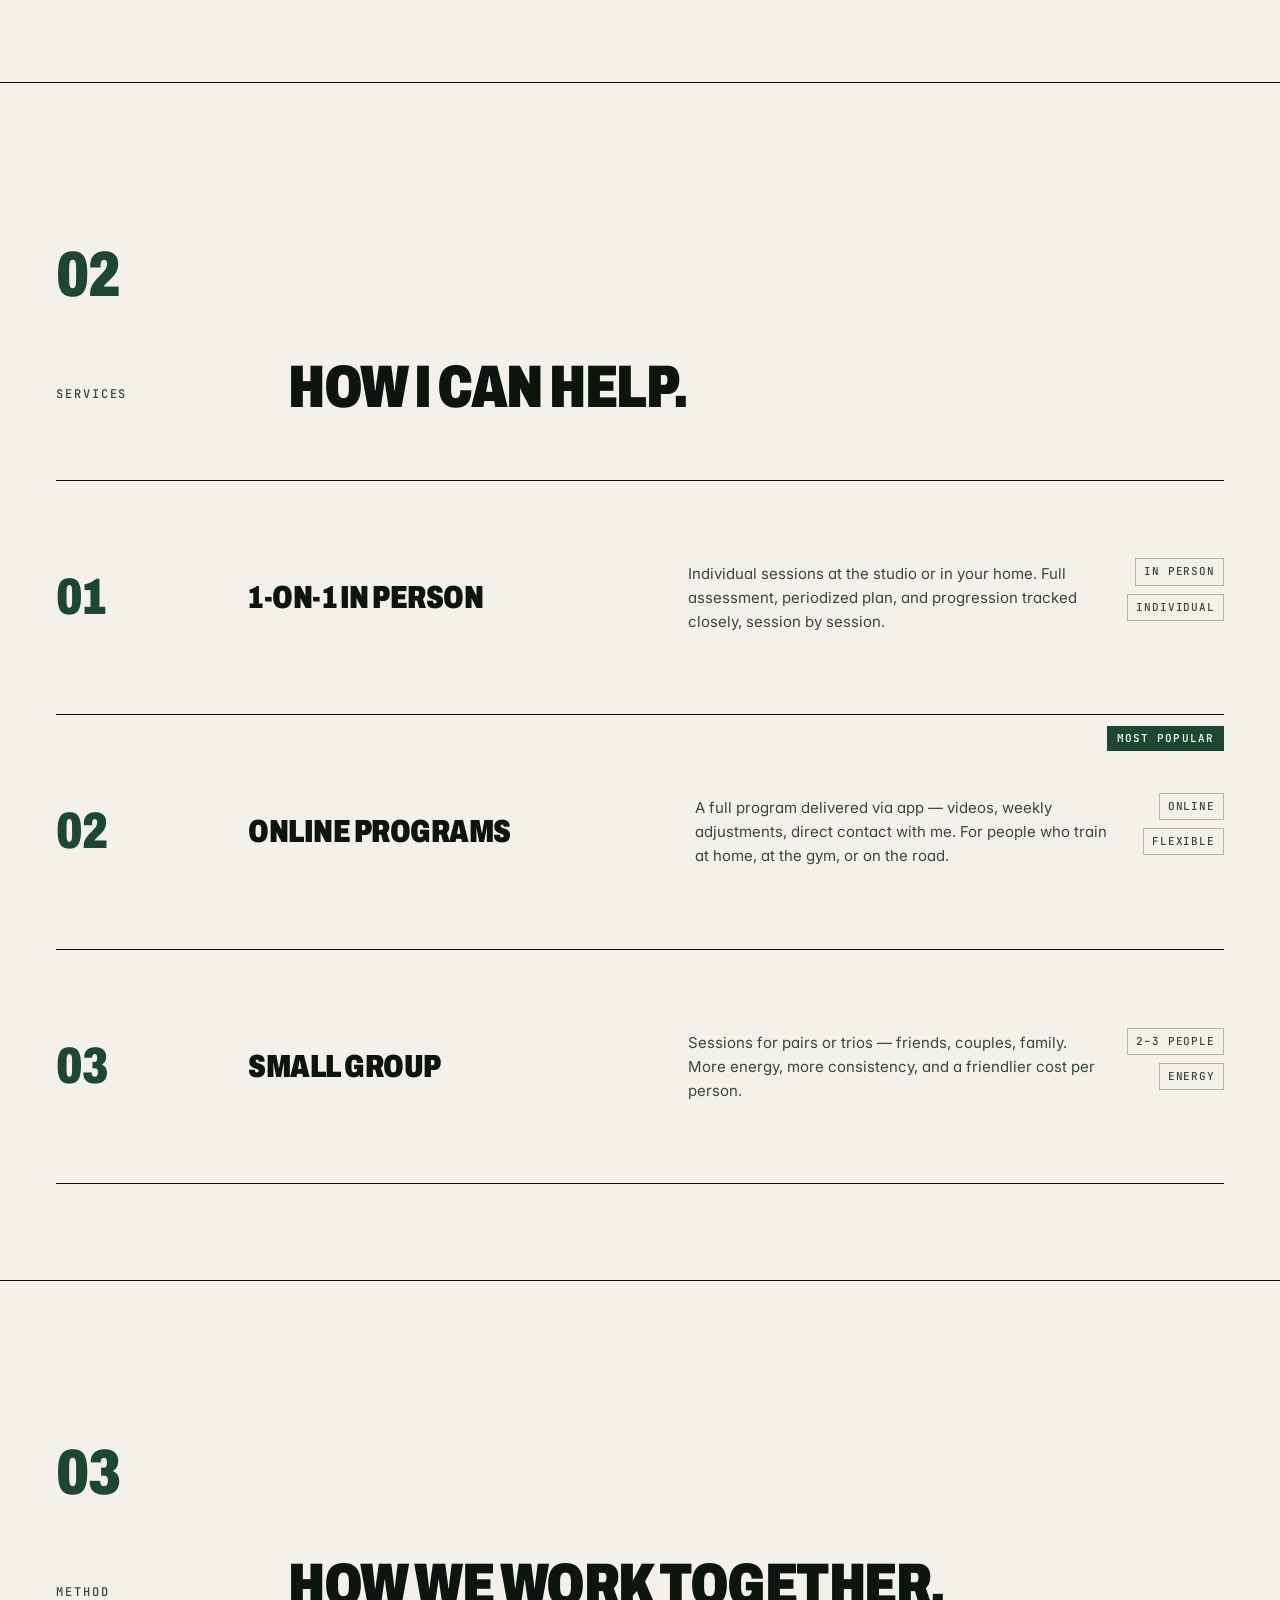
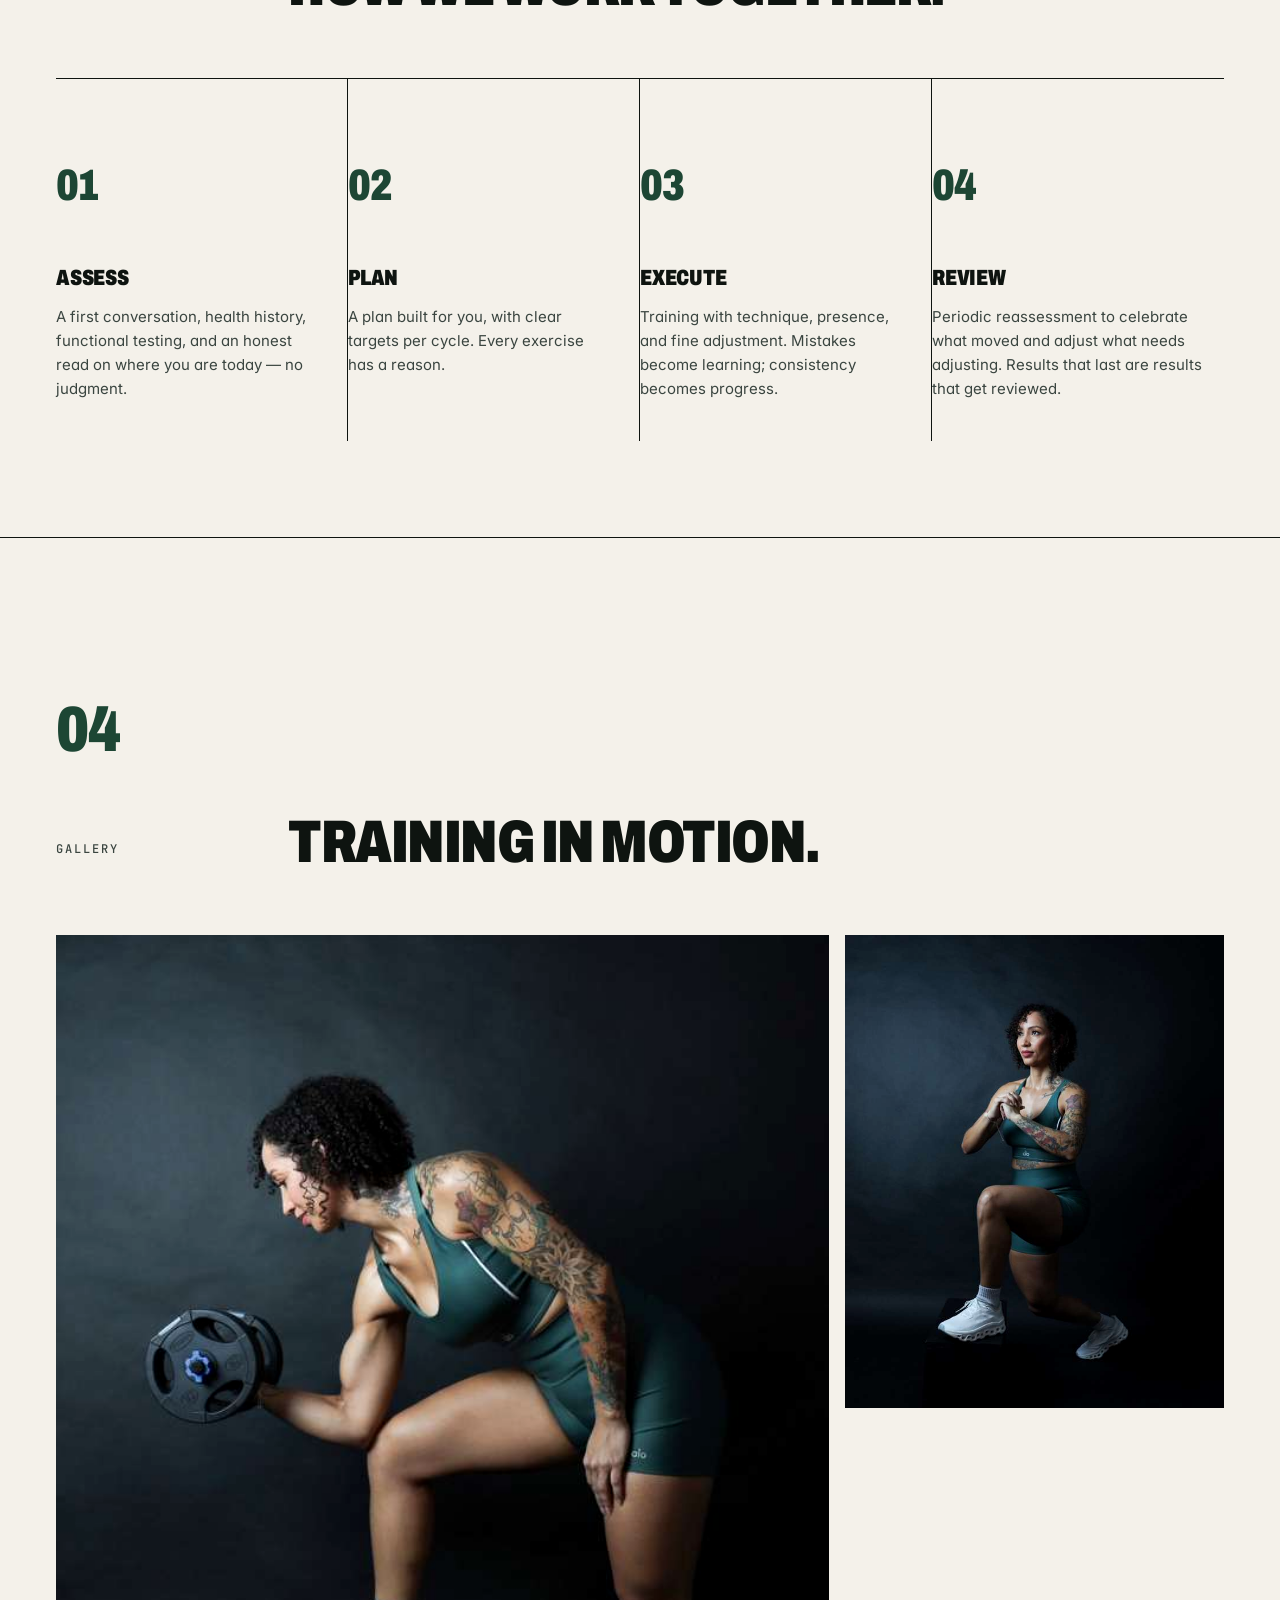
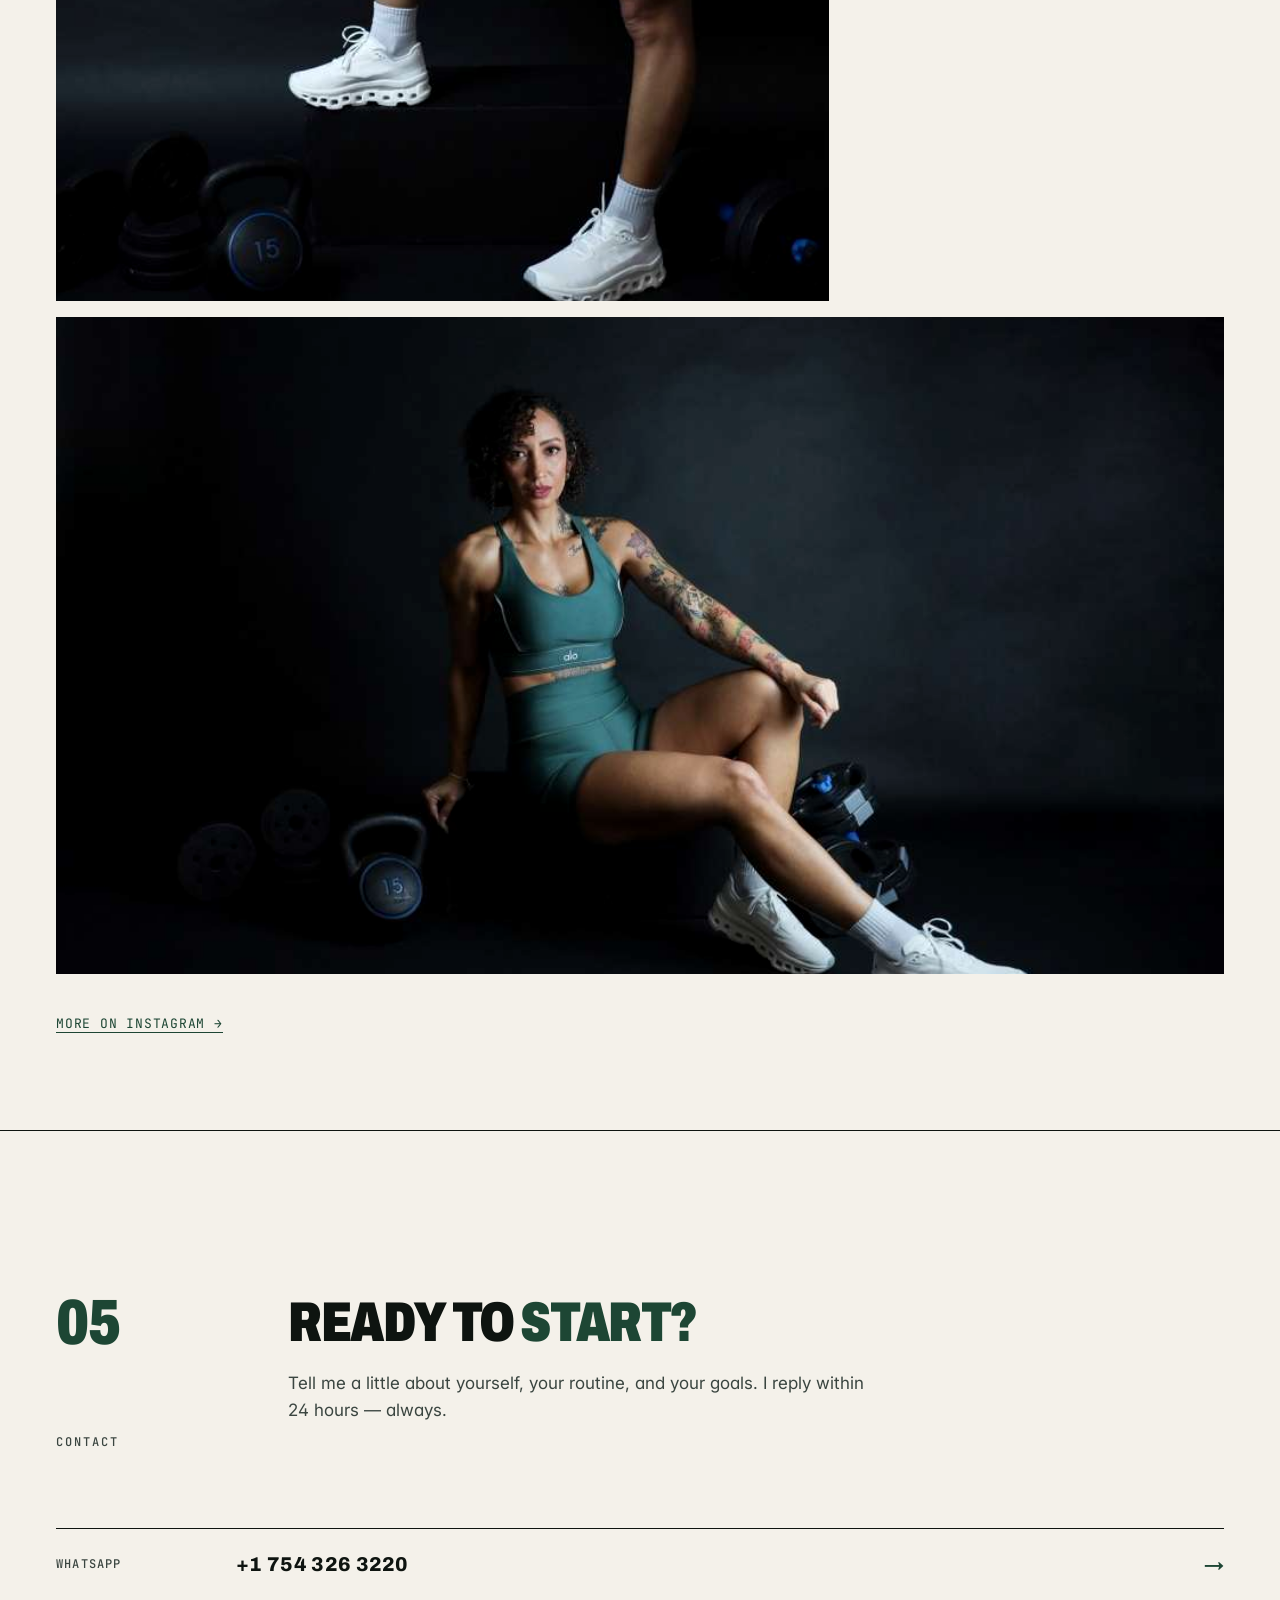
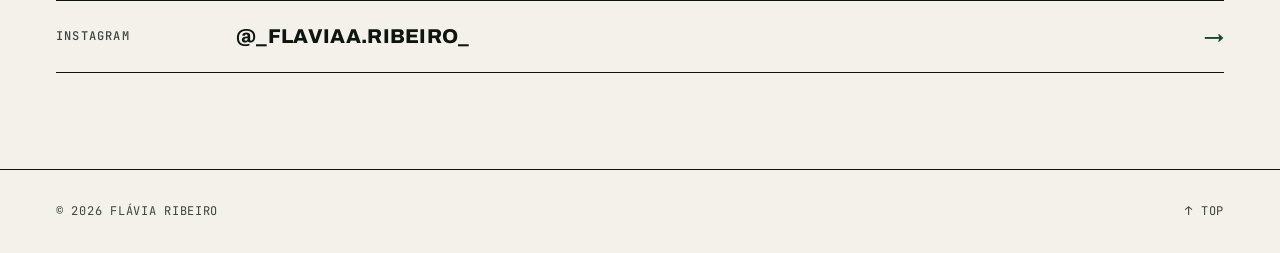
==== commit 15fab9d9: "Bold Athletic redesign Full redesign to a brutalist / editorial aesthetic that stands apart from my " ====
--- a/index.html
+++ b/index.html
@@ -6,8 +6,8 @@
   <title data-i18n="meta.title">Flávia Ribeiro — Personal Trainer</title>
   <meta name="description" content="Flávia Ribeiro — personal trainer. Treinos presenciais e online, com método e acompanhamento próximo." data-i18n="meta.description" data-i18n-attr="content">
   <meta name="author" content="Flávia Ribeiro">
-  <meta name="theme-color" content="#faf6ee" media="(prefers-color-scheme: light)">
-  <meta name="theme-color" content="#1a1814" media="(prefers-color-scheme: dark)">
+  <meta name="theme-color" content="#f4f1ea" media="(prefers-color-scheme: light)">
+  <meta name="theme-color" content="#0a0e0c" media="(prefers-color-scheme: dark)">
 
   <meta property="og:title" content="Flávia Ribeiro — Personal Trainer" data-i18n="meta.title" data-i18n-attr="content">
   <meta property="og:description" content="Treinos presenciais e online, com método e acompanhamento próximo." data-i18n="meta.ogDescription" data-i18n-attr="content">
@@ -26,7 +26,7 @@
 
   <link rel="preconnect" href="https://fonts.googleapis.com">
   <link rel="preconnect" href="https://fonts.gstatic.com" crossorigin>
-  <link href="https://fonts.googleapis.com/css2?family=Inter:wght@400;500;600;700&family=Playfair+Display:ital,wght@0,500;0,600;0,700;1,500&display=swap" rel="stylesheet">
+  <link href="https://fonts.googleapis.com/css2?family=Archivo:wdth,wght@75,400;75,500;75,700;75,800;75,900&family=Inter:wght@400;500;600&family=JetBrains+Mono:wght@400;500;600&display=swap" rel="stylesheet">
 
   <link rel="stylesheet" href="styles.css">
 
@@ -84,7 +84,7 @@
           data-i18n="aria.themeToggle"
           aria-pressed="false"
         >
-          <svg class="theme-toggle__icon theme-toggle__icon--sun" viewBox="0 0 24 24" width="20" height="20" aria-hidden="true" focusable="false">
+          <svg class="theme-toggle__icon theme-toggle__icon--sun" viewBox="0 0 24 24" width="18" height="18" aria-hidden="true" focusable="false">
             <circle cx="12" cy="12" r="4" fill="currentColor"/>
             <g stroke="currentColor" stroke-width="2" stroke-linecap="round">
               <line x1="12" y1="2"  x2="12" y2="5"/>
@@ -97,7 +97,7 @@
               <line x1="17"  y1="7"     x2="19.1" y2="4.9"/>
             </g>
           </svg>
-          <svg class="theme-toggle__icon theme-toggle__icon--moon" viewBox="0 0 24 24" width="20" height="20" aria-hidden="true" focusable="false">
+          <svg class="theme-toggle__icon theme-toggle__icon--moon" viewBox="0 0 24 24" width="18" height="18" aria-hidden="true" focusable="false">
             <path d="M21 12.8A9 9 0 1 1 11.2 3a7 7 0 0 0 9.8 9.8z" fill="currentColor"/>
           </svg>
         </button>
@@ -110,23 +110,30 @@
     <section class="hero">
       <div class="container hero__grid">
         <div class="hero__copy">
-          <p class="eyebrow" data-i18n="hero.eyebrow">Personal trainer · Brasil</p>
-          <h1 class="hero__title" data-i18n="hero.title">
-            Movimento com <em>propósito</em>.
-          </h1>
-          <p class="hero__lede" data-i18n="hero.lede">
-            Treinos presenciais e online desenhados para você — com método, acompanhamento próximo e foco no que importa: resultado que dura.
-          </p>
-          <div class="hero__ctas">
-            <a class="button button--primary" href="#contact" data-i18n="hero.cta1">Agende uma conversa</a>
-            <a class="button button--ghost" href="#services" data-i18n="hero.cta2">Ver serviços</a>
-          </div>
-          <ul class="hero__proof" role="list">
-            <li><strong data-i18n="hero.proof1Number">+100</strong> <span data-i18n="hero.proof1Label">alunos atendidos</span></li>
-            <li><strong data-i18n="hero.proof2Number">5★</strong> <span data-i18n="hero.proof2Label">avaliação média</span></li>
-            <li><strong data-i18n="hero.proof3Number">CREF</strong> <span data-i18n="hero.proof3Label">profissional registrada</span></li>
-          </ul>
+          <div class="hero__top">
+            <p class="hero__stamp" data-i18n="hero.stamp">00 / Personal Trainer · Brasil</p>
+            <h1 class="hero__title">
+              <span class="hero__title-line" data-i18n="hero.titleL1">Movimento</span>
+              <span class="hero__title-line" data-i18n="hero.titleL2">com</span>
+              <span class="hero__title-line hero__title-line--accent" data-i18n="hero.titleL3">propósito.</span>
+            </h1>
+            <p class="hero__lede" data-i18n="hero.lede">Treinos presenciais e online desenhados para você — método, acompanhamento próximo, e foco no que importa: resultado que dura.</p>
+            <div class="hero__ctas">
+              <a class="button button--primary" href="#contact" data-i18n="hero.cta1">
+                Agendar conversa <span class="button__arrow" aria-hidden="true">→</span>
+              </a>
+            </div>
+          </div>
+
+          <div class="hero__bottom">
+            <ul class="hero__proof" role="list">
+              <li><strong data-i18n="hero.proof1Number">+100</strong> <span data-i18n="hero.proof1Label">alunos</span></li>
+              <li><strong data-i18n="hero.proof2Number">5★</strong> <span data-i18n="hero.proof2Label">avaliação</span></li>
+              <li><strong data-i18n="hero.proof3Number">CREF</strong> <span data-i18n="hero.proof3Label">registrada</span></li>
+            </ul>
+          </div>
         </div>
+
         <figure class="hero__photo">
           <img
             src="images/hero.jpg"
@@ -142,97 +149,106 @@
       </div>
     </section>
 
-    <section id="about" class="section section--alt" aria-labelledby="about-heading">
-      <div class="container container--narrow">
-        <p class="section__eyebrow" data-i18n="about.eyebrow">Sobre</p>
-        <h2 id="about-heading" class="section__title" data-i18n="about.title">Treinar é cuidar de si — todo dia, do seu jeito.</h2>
-        <div class="prose">
-          <p data-i18n="about.p1">
-            Sou Flávia Ribeiro, personal trainer apaixonada por ajudar pessoas a redescobrirem o próprio corpo. Acredito que o melhor treino é aquele que cabe na sua vida — e que respeita seu ritmo, seus limites e seus objetivos reais.
-          </p>
-          <p data-i18n="about.p2">
-            Trabalho com avaliações detalhadas, planejamento individualizado e acompanhamento constante. Cada plano é construído de acordo com a sua rotina, sua história e o resultado que você quer alcançar. Sem fórmula mágica, sem atalho — só método, presença e consistência.
-          </p>
+    <section id="about" class="section" aria-labelledby="about-heading">
+      <div class="container">
+        <header class="section__head">
+          <div>
+            <p class="section-number">01</p>
+            <p class="section-eyebrow" data-i18n="about.eyebrow">Sobre</p>
+          </div>
+          <h2 id="about-heading" class="section__title" data-i18n="about.title">Treinar é cuidar de si — todo dia, do seu jeito.</h2>
+        </header>
+        <div class="prose-grid">
+          <div></div>
+          <div class="prose">
+            <p data-i18n="about.p1">Sou Flávia Ribeiro, personal trainer apaixonada por ajudar pessoas a redescobrirem o próprio corpo. Acredito que o melhor treino é aquele que cabe na sua vida — e que respeita seu ritmo, seus limites e seus objetivos reais.</p>
+            <p data-i18n="about.p2">Trabalho com avaliações detalhadas, planejamento individualizado e acompanhamento constante. Cada plano é construído de acordo com a sua rotina, sua história e o resultado que você quer alcançar. Sem fórmula mágica, sem atalho — só método, presença e consistência.</p>
+          </div>
         </div>
       </div>
     </section>
 
     <section id="services" class="section" aria-labelledby="services-heading">
       <div class="container">
-        <p class="section__eyebrow" data-i18n="services.eyebrow">Como posso te ajudar</p>
-        <h2 id="services-heading" class="section__title" data-i18n="services.title">Serviços</h2>
-
-        <ul class="service-grid" role="list">
-          <li class="service-card">
-            <h3 class="service-card__title" data-i18n="services.s1Title">Treino presencial 1-a-1</h3>
-            <p class="service-card__body" data-i18n="services.s1Body">
-              Atendimento individual em estúdio ou domicílio. Avaliação completa, plano periodizado e progressão acompanhada de perto, sessão a sessão.
-            </p>
-            <p class="service-card__meta">
-              <span class="tag" data-i18n="services.s1Tag1">Presencial</span>
-              <span class="tag" data-i18n="services.s1Tag2">Individualizado</span>
-            </p>
-          </li>
-
-          <li class="service-card service-card--featured">
-            <p class="service-card__badge" data-i18n="services.s2Badge">Mais procurado</p>
-            <h3 class="service-card__title" data-i18n="services.s2Title">Programa online</h3>
-            <p class="service-card__body" data-i18n="services.s2Body">
-              Plano completo entregue pelo aplicativo, com vídeos, ajustes semanais e contato direto comigo. Para quem treina em casa, na academia ou viajando.
-            </p>
-            <p class="service-card__meta">
-              <span class="tag" data-i18n="services.s2Tag1">Online</span>
-              <span class="tag" data-i18n="services.s2Tag2">Flexível</span>
-            </p>
-          </li>
-
-          <li class="service-card">
-            <h3 class="service-card__title" data-i18n="services.s3Title">Pequeno grupo</h3>
-            <p class="service-card__body" data-i18n="services.s3Body">
-              Treinos em duplas ou trios — para amigos, casais ou família. Mais energia, mais constância, e um custo amigável por pessoa.
-            </p>
-            <p class="service-card__meta">
-              <span class="tag" data-i18n="services.s3Tag1">2–3 pessoas</span>
-              <span class="tag" data-i18n="services.s3Tag2">Energia</span>
-            </p>
+        <header class="section__head">
+          <div>
+            <p class="section-number">02</p>
+            <p class="section-eyebrow" data-i18n="services.eyebrow">Serviços</p>
+          </div>
+          <h2 id="services-heading" class="section__title" data-i18n="services.title">Como posso te ajudar.</h2>
+        </header>
+
+        <ul class="service-rows" role="list">
+          <li>
+            <div class="service-row">
+              <p class="service-row__num">01</p>
+              <h3 class="service-row__title" data-i18n="services.s1Title">Treino presencial 1-a-1</h3>
+              <p class="service-row__body" data-i18n="services.s1Body">Atendimento individual em estúdio ou domicílio. Avaliação completa, plano periodizado e progressão acompanhada de perto, sessão a sessão.</p>
+              <p class="service-row__meta">
+                <span class="tag" data-i18n="services.s1Tag1">Presencial</span>
+                <span class="tag" data-i18n="services.s1Tag2">Individual</span>
+              </p>
+            </div>
+          </li>
+
+          <li>
+            <p class="service-row__badge" data-i18n="services.s2Badge">Mais procurado</p>
+            <div class="service-row">
+              <p class="service-row__num">02</p>
+              <h3 class="service-row__title" data-i18n="services.s2Title">Programa online</h3>
+              <p class="service-row__body" data-i18n="services.s2Body">Plano completo entregue pelo aplicativo, com vídeos, ajustes semanais e contato direto comigo. Para quem treina em casa, na academia ou viajando.</p>
+              <p class="service-row__meta">
+                <span class="tag" data-i18n="services.s2Tag1">Online</span>
+                <span class="tag" data-i18n="services.s2Tag2">Flexível</span>
+              </p>
+            </div>
+          </li>
+
+          <li>
+            <div class="service-row">
+              <p class="service-row__num">03</p>
+              <h3 class="service-row__title" data-i18n="services.s3Title">Pequeno grupo</h3>
+              <p class="service-row__body" data-i18n="services.s3Body">Treinos em duplas ou trios — para amigos, casais ou família. Mais energia, mais constância, e um custo amigável por pessoa.</p>
+              <p class="service-row__meta">
+                <span class="tag" data-i18n="services.s3Tag1">2–3 pessoas</span>
+                <span class="tag" data-i18n="services.s3Tag2">Energia</span>
+              </p>
+            </div>
           </li>
         </ul>
       </div>
     </section>
 
-    <section id="method" class="section section--alt" aria-labelledby="method-heading">
-      <div class="container">
-        <p class="section__eyebrow" data-i18n="method.eyebrow">Método</p>
-        <h2 id="method-heading" class="section__title" data-i18n="method.title">Como a gente trabalha</h2>
-
-        <ol class="method-steps" role="list">
-          <li>
-            <span class="method-steps__num" aria-hidden="true">01</span>
-            <h3 class="method-steps__title" data-i18n="method.s1Title">Avaliação</h3>
-            <p class="method-steps__body" data-i18n="method.s1Body">
-              Conversa inicial, anamnese, testes funcionais e leitura honesta de onde você está hoje — sem julgamento.
-            </p>
-          </li>
-          <li>
-            <span class="method-steps__num" aria-hidden="true">02</span>
-            <h3 class="method-steps__title" data-i18n="method.s2Title">Planejamento</h3>
-            <p class="method-steps__body" data-i18n="method.s2Body">
-              Plano construído sob medida, com objetivos claros por ciclo. Cada exercício tem um porquê.
-            </p>
-          </li>
-          <li>
-            <span class="method-steps__num" aria-hidden="true">03</span>
-            <h3 class="method-steps__title" data-i18n="method.s3Title">Execução</h3>
-            <p class="method-steps__body" data-i18n="method.s3Body">
-              Treinos com técnica, presença e ajuste fino. Erro vira aprendizado; constância vira progresso.
-            </p>
-          </li>
-          <li>
-            <span class="method-steps__num" aria-hidden="true">04</span>
-            <h3 class="method-steps__title" data-i18n="method.s4Title">Revisão</h3>
-            <p class="method-steps__body" data-i18n="method.s4Body">
-              Reavaliação periódica para celebrar o que avançou e ajustar o que precisa. Resultado que dura é resultado revisado.
-            </p>
+    <section id="method" class="section" aria-labelledby="method-heading">
+      <div class="container">
+        <header class="section__head">
+          <div>
+            <p class="section-number">03</p>
+            <p class="section-eyebrow" data-i18n="method.eyebrow">Método</p>
+          </div>
+          <h2 id="method-heading" class="section__title" data-i18n="method.title">Como a gente trabalha.</h2>
+        </header>
+
+        <ol class="method-grid" role="list">
+          <li>
+            <p class="method-grid__num">01</p>
+            <h3 class="method-grid__title" data-i18n="method.s1Title">Avaliação</h3>
+            <p class="method-grid__body" data-i18n="method.s1Body">Conversa inicial, anamnese, testes funcionais e leitura honesta de onde você está hoje — sem julgamento.</p>
+          </li>
+          <li>
+            <p class="method-grid__num">02</p>
+            <h3 class="method-grid__title" data-i18n="method.s2Title">Planejamento</h3>
+            <p class="method-grid__body" data-i18n="method.s2Body">Plano construído sob medida, com objetivos claros por ciclo. Cada exercício tem um porquê.</p>
+          </li>
+          <li>
+            <p class="method-grid__num">03</p>
+            <h3 class="method-grid__title" data-i18n="method.s3Title">Execução</h3>
+            <p class="method-grid__body" data-i18n="method.s3Body">Treinos com técnica, presença e ajuste fino. Erro vira aprendizado; constância vira progresso.</p>
+          </li>
+          <li>
+            <p class="method-grid__num">04</p>
+            <h3 class="method-grid__title" data-i18n="method.s4Title">Revisão</h3>
+            <p class="method-grid__body" data-i18n="method.s4Body">Reavaliação periódica para celebrar o que avançou e ajustar o que precisa. Resultado que dura é resultado revisado.</p>
           </li>
         </ol>
       </div>
@@ -240,8 +256,13 @@
 
     <section id="gallery" class="section" aria-labelledby="gallery-heading">
       <div class="container">
-        <p class="section__eyebrow" data-i18n="gallery.eyebrow">Galeria</p>
-        <h2 id="gallery-heading" class="section__title" data-i18n="gallery.title">Treino em ação</h2>
+        <header class="section__head">
+          <div>
+            <p class="section-number">04</p>
+            <p class="section-eyebrow" data-i18n="gallery.eyebrow">Galeria</p>
+          </div>
+          <h2 id="gallery-heading" class="section__title" data-i18n="gallery.title">Treino em ação.</h2>
+        </header>
 
         <ul class="gallery-grid" role="list">
           <li>
@@ -270,30 +291,32 @@
       </div>
     </section>
 
-    <section id="contact" class="section section--alt" aria-labelledby="contact-heading">
-      <div class="container container--narrow">
-        <p class="section__eyebrow" data-i18n="contact.eyebrow">Vamos conversar</p>
-        <h2 id="contact-heading" class="section__title" data-i18n="contact.title">Pronto para começar?</h2>
-        <p class="prose" data-i18n="contact.p1">
-          Conta um pouco sobre você, sua rotina e seus objetivos. Respondo em até 24 horas — sempre.
-        </p>
+    <section id="contact" class="section" aria-labelledby="contact-heading">
+      <div class="container">
+        <header class="section__head">
+          <div>
+            <p class="section-number">05</p>
+            <p class="section-eyebrow" data-i18n="contact.eyebrow">Contato</p>
+          </div>
+          <div>
+            <h2 id="contact-heading" class="contact-prompt" data-i18n="contact.title">Pronto para <em>começar?</em></h2>
+            <p class="contact-prose" data-i18n="contact.p1">Conta um pouco sobre você, sua rotina e seus objetivos. Respondo em até 24 horas — sempre.</p>
+          </div>
+        </header>
+
         <ul class="link-list" role="list">
           <li>
-            <a href="https://wa.me/17543263220" rel="noopener" id="whatsapp-link">
+            <a href="https://wa.me/17543263220" rel="noopener">
               <span class="link-list__label" data-i18n="contact.whatsappLabel">WhatsApp</span>
-              <span class="link-list__value" data-i18n="contact.whatsappValue">+1 754 326 3220</span>
+              <span class="link-list__value">+1 754 326 3220</span>
+              <span class="link-list__arrow" aria-hidden="true">→</span>
             </a>
           </li>
           <li>
             <a href="https://www.instagram.com/_flaviaa.ribeiro_/" rel="noopener">
               <span class="link-list__label" data-i18n="contact.igLabel">Instagram</span>
               <span class="link-list__value">@_flaviaa.ribeiro_</span>
-            </a>
-          </li>
-          <li>
-            <a href="mailto:" id="email-link">
-              <span class="link-list__label" data-i18n="contact.emailLabel">E-mail</span>
-              <span class="link-list__value" data-i18n="contact.emailValue">contato@flaribeiro.com</span>
+              <span class="link-list__arrow" aria-hidden="true">→</span>
             </a>
           </li>
         </ul>
@@ -304,9 +327,9 @@
 
   <footer class="site-footer">
     <div class="container site-footer__inner">
-      <p>© <span id="year">2026</span> Flávia Ribeiro. <span data-i18n="footer.rights">Todos os direitos reservados.</span></p>
+      <p>© <span id="year">2026</span> Flávia Ribeiro</p>
       <p>
-        <a href="#main" data-i18n="footer.toTop">Voltar ao topo</a>
+        <a href="#main" data-i18n="footer.toTop">↑ Topo</a>
       </p>
     </div>
   </footer>
--- a/styles.css
+++ b/styles.css
@@ -1,5 +1,6 @@
 /* ============================================================================
-   Reset / base
+   BOLD ATHLETIC — flaribeiro.com
+   Hard edges, all-caps display, numbered sections, single-accent forest green.
 ============================================================================ */
 
 *,
@@ -25,34 +26,28 @@
 
 body {
   margin: 0;
-  font-family: 'Inter', -apple-system, BlinkMacSystemFont, 'Segoe UI', Roboto, sans-serif;
-  font-size: 1.0625rem;
-  line-height: 1.65;
+  font-family: 'Inter', -apple-system, BlinkMacSystemFont, sans-serif;
+  font-size: 1rem;
+  line-height: 1.55;
   color: var(--c-text);
   background: var(--c-bg);
-  font-feature-settings: 'cv02', 'cv03', 'cv04', 'cv11';
+  font-feature-settings: 'cv02', 'cv03', 'cv11';
   transition: background-color 200ms ease, color 200ms ease;
 }
 
 img, svg { display: block; max-width: 100%; height: auto; }
 
 a {
-  color: var(--c-accent);
-  text-decoration: underline;
-  text-decoration-thickness: 1px;
-  text-underline-offset: 3px;
-  text-decoration-color: var(--c-accent-soft);
-  transition: text-decoration-color 150ms ease, color 150ms ease;
-}
-a:hover { text-decoration-color: var(--c-accent); }
+  color: inherit;
+  text-decoration: none;
+}
 
 :focus-visible {
-  outline: 2px solid var(--c-focus);
-  outline-offset: 3px;
-  border-radius: 3px;
-}
-
-::selection { background: var(--c-accent-soft); color: var(--c-text); }
+  outline: 2px solid var(--c-accent);
+  outline-offset: 2px;
+}
+
+::selection { background: var(--c-accent); color: var(--c-bg); }
 
 .visually-hidden {
   position: absolute;
@@ -65,56 +60,80 @@
 }
 
 /* ============================================================================
-   Theme tokens — warm cream + deep forest accent (matches her gym aesthetic)
+   Theme tokens
 ============================================================================ */
 
 :root,
 [data-theme='light'] {
-  --c-bg:             #fbf6ea;
-  --c-bg-alt:         #f1ecdb;
+  --c-bg:             #f4f1ea;
+  --c-bg-alt:         #eae5d8;
   --c-surface:        #ffffff;
-  --c-text:           #131915;
-  --c-text-muted:     #585c52;
-  --c-border:         #e1ddca;
-  --c-border-strong:  #c5beac;
-  --c-accent:         #2f5d4a;   /* deep forest, matches her training wear, ~6.6:1 on bg */
-  --c-accent-strong:  #1d4334;
-  --c-accent-soft:    rgba(47, 93, 74, 0.20);
-  --c-focus:          #1d4334;
-  --c-shadow:         0 1px 2px rgba(20, 30, 24, 0.04),
-                      0 12px 32px -16px rgba(20, 30, 24, 0.18);
+  --c-text:           #0e1410;
+  --c-text-muted:     #3a4540;
+  --c-rule:           #0e1410;
+  --c-rule-soft:      #b8b3a2;
+  --c-accent:         #1d4634;       /* deep forest, ~9.6:1 on bg */
+  --c-accent-strong:  #133024;
+  --c-on-accent:      #f4f1ea;
 }
 
 [data-theme='dark'] {
-  --c-bg:             #0f1614;
-  --c-bg-alt:         #161e1a;
-  --c-surface:        #1c2521;
-  --c-text:           #f1ede0;
-  --c-text-muted:     #a8a795;
-  --c-border:         #2a322d;
-  --c-border-strong:  #3c463f;
-  --c-accent:         #6ba78d;   /* sage glow for dark, ~7.5:1 */
-  --c-accent-strong:  #8bc1a8;
-  --c-accent-soft:    rgba(107, 167, 141, 0.22);
-  --c-focus:          #6ba78d;
-  --c-shadow:         0 1px 2px rgba(0, 0, 0, 0.5),
-                      0 12px 32px -16px rgba(0, 0, 0, 0.65);
-}
-
-/* ============================================================================
-   Layout
+  --c-bg:             #0a0e0c;
+  --c-bg-alt:         #13181a;
+  --c-surface:        #161c1a;
+  --c-text:           #ecebe3;
+  --c-text-muted:     #8e9890;
+  --c-rule:           #ecebe3;
+  --c-rule-soft:      #283330;
+  --c-accent:         #5dbb91;       /* electric mint, ~9.5:1 on bg */
+  --c-accent-strong:  #82d2ad;
+  --c-on-accent:      #0a0e0c;
+}
+
+/* ============================================================================
+   Layout primitives
 ============================================================================ */
 
 .container {
   width: 100%;
-  max-width: 68rem;
+  max-width: 84rem;
   margin: 0 auto;
-  padding: 0 1.5rem;
-}
-.container--narrow { max-width: 46rem; }
+  padding: 0 1.25rem;
+}
+.container--narrow { max-width: 60rem; }
 
 @media (min-width: 768px) {
-  .container { padding: 0 2rem; }
+  .container { padding: 0 2.5rem; }
+}
+
+@media (min-width: 1280px) {
+  .container { padding: 0 3.5rem; }
+}
+
+/* ============================================================================
+   Typography utilities
+============================================================================ */
+
+.eyebrow,
+.section-number,
+.section-eyebrow {
+  font-family: 'JetBrains Mono', 'SF Mono', Menlo, monospace;
+  font-size: 0.75rem;
+  font-weight: 500;
+  letter-spacing: 0.16em;
+  text-transform: uppercase;
+  color: var(--c-text);
+}
+
+.display {
+  font-family: 'Archivo', sans-serif;
+  font-weight: 900;
+  font-stretch: 75%;
+  line-height: 0.92;
+  letter-spacing: -0.025em;
+  text-transform: uppercase;
+  color: var(--c-text);
+  margin: 0;
 }
 
 /* ============================================================================
@@ -124,11 +143,14 @@
 .skip-link {
   position: absolute;
   top: 0.5rem; left: 0.5rem;
-  padding: 0.5rem 0.875rem;
+  padding: 0.625rem 1rem;
   background: var(--c-text);
   color: var(--c-bg);
-  border-radius: 0.375rem;
+  font-family: 'JetBrains Mono', monospace;
+  font-size: 0.75rem;
   font-weight: 600;
+  text-transform: uppercase;
+  letter-spacing: 0.08em;
   text-decoration: none;
   transform: translateY(-150%);
   transition: transform 150ms ease;
@@ -137,63 +159,63 @@
 .skip-link:focus { transform: translateY(0); }
 
 /* ============================================================================
-   Header
+   Header — minimal sticky bar, hard bottom rule when scrolled
 ============================================================================ */
 
 .site-header {
   position: sticky;
   top: 0;
   z-index: 10;
-  background: color-mix(in srgb, var(--c-bg) 88%, transparent);
-  backdrop-filter: saturate(180%) blur(14px);
-  -webkit-backdrop-filter: saturate(180%) blur(14px);
+  background: var(--c-bg);
   border-bottom: 1px solid transparent;
-  transition: border-color 150ms ease;
-}
-.site-header.is-scrolled { border-bottom-color: var(--c-border); }
+  transition: border-color 150ms ease, background-color 200ms ease;
+}
+.site-header.is-scrolled { border-bottom-color: var(--c-rule); }
 
 .site-header__inner {
   display: flex;
   align-items: center;
-  gap: 1rem;
-  min-height: 4.25rem;
+  gap: 1.25rem;
+  min-height: 4rem;
 }
 
 .brand {
   display: inline-flex;
   align-items: center;
-  gap: 0.625rem;
-  color: var(--c-text);
-  text-decoration: none;
-  font-family: 'Playfair Display', Georgia, serif;
-  font-weight: 600;
-  font-size: 1.0625rem;
-  letter-spacing: -0.005em;
+  gap: 0.75rem;
+  color: var(--c-text);
+  font-family: 'Archivo', sans-serif;
+  font-weight: 800;
+  font-size: 0.875rem;
+  letter-spacing: 0.04em;
+  text-transform: uppercase;
 }
 .brand__mark {
   display: grid;
   place-items: center;
-  width: 2rem; height: 2rem;
-  border-radius: 50%;
-  background: var(--c-accent);
-  color: #fff;
-  font-family: 'Playfair Display', Georgia, serif;
-  font-size: 0.8125rem;
-  font-weight: 700;
-  letter-spacing: 0.02em;
+  width: 1.875rem; height: 1.875rem;
+  background: var(--c-text);
+  color: var(--c-bg);
+  font-family: 'Archivo', sans-serif;
+  font-size: 0.75rem;
+  font-weight: 900;
+  letter-spacing: 0.04em;
 }
 
 .site-nav {
   display: none;
   margin-left: auto;
   margin-right: 0.5rem;
-  gap: 1.75rem;
+  gap: 1.875rem;
 }
 .site-nav a {
-  color: var(--c-text-muted);
-  text-decoration: none;
-  font-size: 0.9375rem;
+  font-family: 'JetBrains Mono', monospace;
+  font-size: 0.75rem;
   font-weight: 500;
+  text-transform: uppercase;
+  letter-spacing: 0.1em;
+  color: var(--c-text-muted);
+  transition: color 120ms ease;
 }
 .site-nav a:hover { color: var(--c-text); }
 
@@ -217,166 +239,175 @@
 .theme-toggle {
   display: inline-grid;
   place-items: center;
-  height: 2.25rem;
-  border: 1px solid var(--c-border);
-  border-radius: 0.5rem;
+  height: 2.125rem;
+  border: 1px solid var(--c-rule);
   background: transparent;
   color: var(--c-text);
   cursor: pointer;
-  transition: background-color 150ms ease, border-color 150ms ease, color 150ms ease;
+  transition: background-color 120ms ease, color 120ms ease;
 }
 .lang-toggle {
-  width: 2.75rem;
-  font-family: 'Inter', sans-serif;
+  width: 2.625rem;
+  font-family: 'JetBrains Mono', monospace;
   font-size: 0.75rem;
-  font-weight: 700;
-  letter-spacing: 0.04em;
-}
-.theme-toggle { width: 2.25rem; }
+  font-weight: 600;
+  letter-spacing: 0.06em;
+}
+.theme-toggle { width: 2.125rem; }
 
 .lang-toggle:hover,
 .theme-toggle:hover {
-  background: var(--c-bg-alt);
-  border-color: var(--c-border-strong);
+  background: var(--c-text);
+  color: var(--c-bg);
 }
 
 [data-theme='light'] .theme-toggle__icon--moon,
 [data-theme='dark']  .theme-toggle__icon--sun { display: none; }
 
 /* ============================================================================
-   Hero
+   Hero — split, big stamped numerals, headline as block
 ============================================================================ */
 
 .hero {
-  padding: clamp(3rem, 8vw, 5.5rem) 0 clamp(3rem, 7vw, 5rem);
+  border-bottom: 1px solid var(--c-rule);
+  padding: clamp(2rem, 5vw, 3.5rem) 0 0;
 }
 
 .hero__grid {
   display: grid;
-  gap: 2.5rem;
-  align-items: center;
+  grid-template-columns: 1fr;
+  gap: 2rem;
+  align-items: stretch;
 }
 
 @media (min-width: 880px) {
   .hero__grid {
     grid-template-columns: 1.05fr 1fr;
-    gap: 4rem;
+    gap: 3rem;
   }
 }
 
-.eyebrow,
-.section__eyebrow {
+.hero__copy {
+  display: flex;
+  flex-direction: column;
+  justify-content: space-between;
+  padding-bottom: clamp(2rem, 4vw, 3rem);
+  gap: 2rem;
+}
+
+.hero__top { display: flex; flex-direction: column; gap: 1.5rem; }
+
+.hero__stamp {
+  display: flex;
+  align-items: center;
+  gap: 0.875rem;
+  font-family: 'JetBrains Mono', monospace;
+  font-size: 0.75rem;
+  font-weight: 500;
+  letter-spacing: 0.16em;
+  text-transform: uppercase;
+  color: var(--c-text);
+}
+.hero__stamp::before {
+  content: '';
   display: inline-block;
-  margin: 0 0 1rem;
+  width: 1.5rem;
+  height: 1px;
+  background: var(--c-text);
+}
+
+.hero__title {
+  font-family: 'Archivo', sans-serif;
+  font-weight: 900;
+  font-stretch: 75%;
+  line-height: 0.88;
+  letter-spacing: -0.03em;
+  text-transform: uppercase;
+  font-size: clamp(3rem, 9vw, 7.5rem);
+  color: var(--c-text);
+  margin: 0;
+}
+.hero__title-line {
+  display: block;
+}
+.hero__title-line--accent {
   color: var(--c-accent);
-  font-size: 0.8125rem;
-  font-weight: 600;
-  letter-spacing: 0.10em;
-  text-transform: uppercase;
-}
-
-.hero__title {
-  margin: 0 0 1.25rem;
-  font-family: 'Playfair Display', Georgia, serif;
-  font-weight: 600;
-  font-size: clamp(2.5rem, 6vw, 4.5rem);
-  line-height: 1.05;
-  letter-spacing: -0.02em;
-  color: var(--c-text);
-}
-.hero__title em {
-  font-style: italic;
-  color: var(--c-accent);
 }
 
 .hero__lede {
-  max-width: 38rem;
-  margin: 0 0 2rem;
-  font-size: clamp(1.0625rem, 1.4vw, 1.1875rem);
-  color: var(--c-text-muted);
-  line-height: 1.65;
+  max-width: 36rem;
+  font-size: 1.0625rem;
+  color: var(--c-text-muted);
+  line-height: 1.6;
+  margin: 0;
 }
 
 .hero__ctas {
   display: flex;
   flex-wrap: wrap;
-  gap: 0.75rem;
-  margin-bottom: 2.25rem;
+  gap: 0;
+  margin-top: 1rem;
+}
+
+.hero__bottom {
+  display: flex;
+  flex-direction: column;
+  gap: 1.25rem;
+  padding-top: 1.5rem;
+  border-top: 1px solid var(--c-rule);
 }
 
 .hero__proof {
-  display: flex;
-  flex-wrap: wrap;
-  gap: 1.75rem;
-  margin: 0;
-  padding: 1.25rem 0 0;
+  display: grid;
+  grid-template-columns: repeat(3, minmax(0, 1fr));
+  gap: 1rem;
+  margin: 0;
+  padding: 0;
   list-style: none;
-  border-top: 1px solid var(--c-border);
 }
 .hero__proof li {
   display: flex;
   flex-direction: column;
-  gap: 0.125rem;
+  gap: 0.25rem;
 }
 .hero__proof strong {
-  font-family: 'Playfair Display', Georgia, serif;
-  font-weight: 700;
-  font-size: 1.5rem;
+  font-family: 'Archivo', sans-serif;
+  font-weight: 900;
+  font-stretch: 75%;
+  font-size: clamp(1.75rem, 3.5vw, 2.5rem);
+  line-height: 1;
+  letter-spacing: -0.01em;
   color: var(--c-text);
 }
 .hero__proof span {
-  color: var(--c-text-muted);
-  font-size: 0.8125rem;
+  font-family: 'JetBrains Mono', monospace;
+  font-size: 0.6875rem;
+  font-weight: 500;
+  letter-spacing: 0.1em;
+  text-transform: uppercase;
+  color: var(--c-text-muted);
 }
 
 .hero__photo {
   margin: 0;
   position: relative;
-  border-radius: 1.5rem;
+  background: var(--c-bg-alt);
   overflow: hidden;
-  box-shadow: var(--c-shadow);
-  background: var(--c-bg-alt);
   aspect-ratio: 4 / 5;
+  border-left: 1px solid transparent;
 }
 .hero__photo img {
-  width: 100%;
-  height: 100%;
+  width: 100%; height: 100%;
   object-fit: cover;
   display: block;
-}
-
-/* ============================================================================
-   Photo placeholders (replace with real images in /images/)
-============================================================================ */
-
-.photo-placeholder {
-  position: relative;
-  width: 100%;
-  aspect-ratio: 4 / 5;
-  border-radius: 1.25rem;
-  overflow: hidden;
-  background:
-    radial-gradient(circle at 30% 30%, color-mix(in srgb, var(--c-accent) 35%, var(--c-bg-alt)) 0%, var(--c-bg-alt) 60%);
-  display: grid;
-  place-items: center;
-  border: 1px solid var(--c-border);
-  box-shadow: var(--c-shadow);
-}
-.photo-placeholder--alt {
-  background:
-    radial-gradient(circle at 70% 60%, color-mix(in srgb, var(--c-accent) 22%, var(--c-bg-alt)) 0%, var(--c-bg) 70%);
-}
-.photo-placeholder--portrait {
-  aspect-ratio: 4 / 5;
-  border-radius: 1.5rem;
-}
-.photo-placeholder__monogram {
-  font-family: 'Playfair Display', Georgia, serif;
-  font-weight: 700;
-  font-size: clamp(2.5rem, 6vw, 3.75rem);
-  color: color-mix(in srgb, var(--c-accent) 90%, transparent);
-  letter-spacing: 0.02em;
-  user-select: none;
+  filter: contrast(1.05);
+}
+
+@media (min-width: 880px) {
+  .hero__photo {
+    aspect-ratio: auto;
+    min-height: 38rem;
+  }
 }
 
 /* ============================================================================
@@ -386,340 +417,452 @@
 .button {
   display: inline-flex;
   align-items: center;
-  justify-content: center;
-  min-height: 2.875rem;
-  padding: 0.75rem 1.375rem;
-  border-radius: 0.5rem;
-  font-size: 0.9375rem;
-  font-weight: 600;
-  text-decoration: none;
+  gap: 0.875rem;
+  height: 3.25rem;
+  padding: 0 1.5rem;
+  font-family: 'Archivo', sans-serif;
+  font-size: 0.875rem;
+  font-weight: 800;
+  text-transform: uppercase;
+  letter-spacing: 0.06em;
+  border: 1px solid var(--c-text);
+  background: transparent;
+  color: var(--c-text);
   cursor: pointer;
-  border: 1px solid transparent;
-  transition: background-color 150ms ease, border-color 150ms ease, color 150ms ease, transform 100ms ease;
-}
-.button:active { transform: translateY(1px); }
-
+  transition: background-color 120ms ease, color 120ms ease, border-color 120ms ease;
+}
+.button:hover {
+  background: var(--c-text);
+  color: var(--c-bg);
+}
 .button--primary {
   background: var(--c-accent);
-  color: #fff;
-}
-.button--primary:hover { background: var(--c-accent-strong); }
-
-[data-theme='dark'] .button--primary {
-  background: var(--c-accent);
-  color: #1a1814;
-}
-[data-theme='dark'] .button--primary:hover { background: var(--c-accent-strong); }
-
-.button--ghost {
-  background: transparent;
-  color: var(--c-text);
-  border-color: var(--c-border-strong);
-}
-.button--ghost:hover {
-  background: var(--c-bg-alt);
-  border-color: var(--c-text);
-}
-
-/* ============================================================================
-   Sections
+  color: var(--c-on-accent);
+  border-color: var(--c-accent);
+}
+.button--primary:hover {
+  background: var(--c-accent-strong);
+  border-color: var(--c-accent-strong);
+  color: var(--c-on-accent);
+}
+.button .button__arrow {
+  display: inline-block;
+  transition: transform 150ms ease;
+}
+.button:hover .button__arrow { transform: translateX(4px); }
+
+/* ============================================================================
+   Sections — numbered, with hard rules
 ============================================================================ */
 
 .section {
   padding: clamp(3.5rem, 8vw, 6rem) 0;
-  border-top: 1px solid var(--c-border);
-}
+  border-bottom: 1px solid var(--c-rule);
+}
+
 .section--alt { background: var(--c-bg-alt); }
 
+.section__head {
+  display: grid;
+  grid-template-columns: 1fr;
+  gap: 1.5rem;
+  margin-bottom: clamp(2.5rem, 5vw, 4rem);
+}
+
+@media (min-width: 880px) {
+  .section__head {
+    grid-template-columns: minmax(8rem, 12rem) 1fr;
+    gap: 2.5rem;
+    align-items: end;
+  }
+}
+
+.section-number {
+  font-family: 'Archivo', sans-serif;
+  font-weight: 900;
+  font-stretch: 75%;
+  font-size: clamp(2.5rem, 6vw, 4rem);
+  line-height: 1;
+  letter-spacing: -0.02em;
+  color: var(--c-accent);
+  text-transform: none;
+}
+
+.section-eyebrow {
+  display: inline-block;
+  margin-top: 0.875rem;
+  color: var(--c-text-muted);
+}
+
 .section__title {
-  margin: 0 0 2.5rem;
-  font-family: 'Playfair Display', Georgia, serif;
-  font-weight: 600;
-  font-size: clamp(2rem, 4vw, 2.875rem);
-  line-height: 1.15;
-  letter-spacing: -0.015em;
-  color: var(--c-text);
+  font-family: 'Archivo', sans-serif;
+  font-weight: 900;
+  font-stretch: 75%;
+  font-size: clamp(2rem, 5vw, 3.75rem);
+  line-height: 0.95;
+  letter-spacing: -0.025em;
+  text-transform: uppercase;
+  color: var(--c-text);
+  margin: 0;
+  max-width: 32ch;
 }
 
 .section__footnote {
   margin: 2.5rem 0 0;
-  color: var(--c-text-muted);
+  font-family: 'JetBrains Mono', monospace;
+  font-size: 0.8125rem;
+  letter-spacing: 0.06em;
+  text-transform: uppercase;
+  color: var(--c-text);
+}
+.section__footnote a {
+  color: var(--c-accent);
+  border-bottom: 1px solid var(--c-accent);
+}
+.section__footnote a:hover { color: var(--c-accent-strong); border-bottom-color: var(--c-accent-strong); }
+
+/* ============================================================================
+   About prose
+============================================================================ */
+
+.prose {
+  display: grid;
+  gap: 1.25rem;
+  font-size: 1.0625rem;
+  line-height: 1.7;
+  color: var(--c-text-muted);
+  max-width: 36rem;
+}
+
+@media (min-width: 880px) {
+  .prose-grid {
+    display: grid;
+    grid-template-columns: minmax(8rem, 12rem) 1fr;
+    gap: 2.5rem;
+  }
+}
+
+.prose p { margin: 0; }
+
+/* ============================================================================
+   Services — full-width rows, no cards
+============================================================================ */
+
+.service-rows {
+  list-style: none;
+  margin: 0;
+  padding: 0;
+  border-top: 1px solid var(--c-rule);
+}
+
+.service-rows li {
+  position: relative;
+  border-bottom: 1px solid var(--c-rule);
+  transition: background-color 150ms ease, color 150ms ease;
+}
+
+.service-row {
+  display: grid;
+  grid-template-columns: 1fr;
+  gap: 1rem;
+  padding: 2rem 0;
+  align-items: start;
+}
+
+@media (min-width: 880px) {
+  .service-row {
+    grid-template-columns: minmax(8rem, 10rem) 1fr 1fr auto;
+    gap: 2rem;
+    padding: 2.5rem 0;
+    align-items: center;
+  }
+}
+
+.service-row__num {
+  font-family: 'Archivo', sans-serif;
+  font-weight: 900;
+  font-stretch: 75%;
+  font-size: clamp(2rem, 4vw, 3.25rem);
+  line-height: 1;
+  letter-spacing: -0.02em;
+  color: var(--c-accent);
+}
+
+.service-row__title {
+  font-family: 'Archivo', sans-serif;
+  font-weight: 900;
+  font-stretch: 75%;
+  font-size: clamp(1.5rem, 2.5vw, 2.125rem);
+  line-height: 1;
+  letter-spacing: -0.015em;
+  text-transform: uppercase;
+  margin: 0;
+  color: var(--c-text);
+}
+
+.service-row__body {
   font-size: 0.9375rem;
-}
-.section__footnote a {
+  line-height: 1.6;
+  color: var(--c-text-muted);
+  margin: 0;
+  max-width: 32rem;
+}
+
+.service-row__meta {
+  display: flex;
+  flex-wrap: wrap;
+  gap: 0.5rem;
+  margin-top: 0.75rem;
+}
+
+@media (min-width: 880px) {
+  .service-row__meta { margin-top: 0; flex-direction: column; align-items: flex-end; }
+}
+
+.tag {
+  display: inline-block;
+  padding: 0.25rem 0.5rem;
+  border: 1px solid var(--c-rule-soft);
+  font-family: 'JetBrains Mono', monospace;
+  font-size: 0.6875rem;
   font-weight: 500;
-  text-decoration: none;
-}
-.section__footnote a:hover { text-decoration: underline; }
-
-.prose p {
-  margin: 0 0 1.25rem;
-  color: var(--c-text-muted);
-  font-size: 1.0625rem;
-}
-.prose p:last-child { margin-bottom: 0; }
-
-/* ============================================================================
-   Service grid
-============================================================================ */
-
-.service-grid {
-  display: grid;
-  gap: 1.25rem;
+  letter-spacing: 0.08em;
+  text-transform: uppercase;
+  color: var(--c-text-muted);
+}
+
+.service-row__badge {
+  position: absolute;
+  top: 0;
+  right: 0;
+  padding: 0.25rem 0.625rem;
+  background: var(--c-accent);
+  color: var(--c-on-accent);
+  font-family: 'JetBrains Mono', monospace;
+  font-size: 0.6875rem;
+  font-weight: 600;
+  letter-spacing: 0.1em;
+  text-transform: uppercase;
+}
+
+/* ============================================================================
+   Method — horizontal grid, big numbers
+============================================================================ */
+
+.method-grid {
+  display: grid;
+  grid-template-columns: 1fr;
+  gap: 0;
+  list-style: none;
   margin: 0;
   padding: 0;
-  list-style: none;
+  border-top: 1px solid var(--c-rule);
 }
 
 @media (min-width: 720px) {
-  .service-grid {
-    grid-template-columns: repeat(3, minmax(0, 1fr));
-    gap: 1.5rem;
-    align-items: stretch;
+  .method-grid {
+    grid-template-columns: repeat(2, minmax(0, 1fr));
   }
 }
 
-.service-card {
-  position: relative;
+@media (min-width: 1024px) {
+  .method-grid {
+    grid-template-columns: repeat(4, minmax(0, 1fr));
+  }
+}
+
+.method-grid li {
+  padding: 2rem 1.5rem 2rem 0;
+  border-bottom: 1px solid var(--c-rule);
   display: flex;
   flex-direction: column;
   gap: 1rem;
-  padding: 1.875rem 1.625rem;
-  background: var(--c-surface);
-  border: 1px solid var(--c-border);
-  border-radius: 1rem;
-  box-shadow: var(--c-shadow);
-  transition: transform 200ms ease, border-color 200ms ease;
-}
-
-@media (hover: hover) {
-  .service-card:hover {
-    transform: translateY(-3px);
-    border-color: var(--c-border-strong);
+  position: relative;
+}
+
+@media (min-width: 720px) {
+  .method-grid li:nth-child(odd) { padding-right: 2rem; border-right: 1px solid var(--c-rule); }
+}
+
+@media (min-width: 1024px) {
+  .method-grid li {
+    padding: 2.5rem 2rem 2.5rem 0;
+    border-bottom: none;
   }
-}
-
-.service-card--featured {
-  border-color: var(--c-accent);
-  background: color-mix(in srgb, var(--c-accent) 6%, var(--c-surface));
-}
-.service-card__badge {
-  position: absolute;
-  top: -0.75rem;
-  right: 1.25rem;
-  margin: 0;
-  padding: 0.25rem 0.75rem;
-  background: var(--c-accent);
-  color: #fff;
-  font-size: 0.75rem;
-  font-weight: 600;
-  letter-spacing: 0.04em;
-  text-transform: uppercase;
-  border-radius: 999px;
-}
-[data-theme='dark'] .service-card__badge { color: #1a1814; }
-
-.service-card__title {
-  margin: 0;
-  font-family: 'Playfair Display', Georgia, serif;
-  font-size: 1.5rem;
-  font-weight: 600;
+  .method-grid li:not(:last-child) { border-right: 1px solid var(--c-rule); }
+  .method-grid li:nth-child(odd) { border-right: 1px solid var(--c-rule); padding-right: 2rem; }
+  .method-grid li:last-child { padding-right: 0; }
+}
+
+.method-grid__num {
+  font-family: 'Archivo', sans-serif;
+  font-weight: 900;
+  font-stretch: 75%;
+  font-size: 2.75rem;
+  line-height: 1;
+  letter-spacing: -0.02em;
+  color: var(--c-accent);
+}
+
+.method-grid__title {
+  font-family: 'Archivo', sans-serif;
+  font-weight: 900;
+  font-stretch: 75%;
+  font-size: 1.375rem;
+  line-height: 1;
   letter-spacing: -0.01em;
-  line-height: 1.2;
-}
-
-.service-card__body {
-  margin: 0;
-  color: var(--c-text-muted);
+  text-transform: uppercase;
+  color: var(--c-text);
+  margin: 0;
+}
+
+.method-grid__body {
   font-size: 0.9375rem;
-  line-height: 1.65;
-  flex: 1;
-}
-
-.service-card__meta {
-  display: flex;
-  flex-wrap: wrap;
-  gap: 0.375rem;
-  margin: 0;
-}
-
-.tag {
-  display: inline-block;
-  padding: 0.25rem 0.625rem;
-  border: 1px solid var(--c-border-strong);
-  border-radius: 999px;
+  line-height: 1.6;
+  color: var(--c-text-muted);
+  margin: 0;
+}
+
+/* ============================================================================
+   Gallery — asymmetric, hard-edged, oversized one
+============================================================================ */
+
+.gallery-grid {
+  display: grid;
+  grid-template-columns: repeat(6, 1fr);
+  gap: 0.75rem;
+  margin: 0;
+  padding: 0;
+  list-style: none;
+}
+
+@media (min-width: 768px) {
+  .gallery-grid { gap: 1rem; }
+}
+
+.gallery-grid li {
+  margin: 0;
+  padding: 0;
+  background: var(--c-bg-alt);
+  overflow: hidden;
+}
+.gallery-grid img {
+  width: 100%; height: 100%;
+  object-fit: cover;
+  display: block;
+  filter: contrast(1.05);
+  transition: transform 400ms ease;
+}
+.gallery-grid li:hover img { transform: scale(1.03); }
+
+/* Asymmetric span: item 1 = 4 cols (big), item 2 = 2 cols, item 3 = full row */
+.gallery-grid li:nth-child(1) {
+  grid-column: span 6;
+  aspect-ratio: 4 / 5;
+}
+.gallery-grid li:nth-child(2) {
+  grid-column: span 6;
+  aspect-ratio: 4 / 5;
+}
+.gallery-grid li:nth-child(3) {
+  grid-column: span 6;
+  aspect-ratio: 16 / 10;
+}
+
+@media (min-width: 768px) {
+  .gallery-grid li:nth-child(1) { grid-column: span 4; aspect-ratio: 4 / 5; }
+  .gallery-grid li:nth-child(2) { grid-column: span 2; aspect-ratio: 4 / 5; }
+  .gallery-grid li:nth-child(3) { grid-column: span 6; aspect-ratio: 16 / 9; }
+}
+
+/* ============================================================================
+   Contact — bold prompt + monospace link list
+============================================================================ */
+
+.contact-prompt {
+  font-family: 'Archivo', sans-serif;
+  font-weight: 900;
+  font-stretch: 75%;
+  font-size: clamp(2rem, 4.5vw, 3.5rem);
+  line-height: 0.95;
+  letter-spacing: -0.025em;
+  text-transform: uppercase;
+  color: var(--c-text);
+  margin: 0 0 1.25rem;
+  max-width: 22ch;
+}
+.contact-prompt em {
+  font-style: normal;
+  color: var(--c-accent);
+}
+
+.contact-prose {
+  max-width: 36rem;
+  font-size: 1.0625rem;
+  line-height: 1.6;
+  color: var(--c-text-muted);
+  margin: 0 0 2.5rem;
+}
+
+.link-list {
+  display: grid;
+  gap: 0;
+  margin: 0;
+  padding: 0;
+  list-style: none;
+  border-top: 1px solid var(--c-rule);
+}
+
+.link-list li {
+  border-bottom: 1px solid var(--c-rule);
+}
+
+.link-list a {
+  display: grid;
+  grid-template-columns: minmax(7rem, 10rem) 1fr auto;
+  gap: 1.25rem;
+  align-items: center;
+  padding: 1.25rem 0;
+  font-family: 'Archivo', sans-serif;
+  font-weight: 700;
+  text-transform: uppercase;
+  letter-spacing: 0.02em;
+  color: var(--c-text);
+  transition: color 120ms ease, padding-left 150ms ease;
+}
+.link-list a:hover {
+  color: var(--c-accent);
+  padding-left: 0.75rem;
+}
+
+.link-list__label {
+  font-family: 'JetBrains Mono', monospace;
   font-size: 0.75rem;
   font-weight: 500;
-  color: var(--c-text-muted);
-  background: var(--c-bg);
-}
-
-/* ============================================================================
-   Method steps
-============================================================================ */
-
-.method-steps {
-  display: grid;
-  gap: 1.5rem;
-  margin: 0;
-  padding: 0;
-  list-style: none;
-}
-
-@media (min-width: 720px) {
-  .method-steps {
-    grid-template-columns: repeat(2, minmax(0, 1fr));
-    gap: 2rem;
-  }
-}
-
-@media (min-width: 1024px) {
-  .method-steps {
-    grid-template-columns: repeat(4, minmax(0, 1fr));
-  }
-}
-
-.method-steps li {
-  display: flex;
-  flex-direction: column;
-  gap: 0.625rem;
-}
-
-.method-steps__num {
-  font-family: 'Playfair Display', Georgia, serif;
-  font-size: 1.875rem;
-  font-weight: 600;
-  font-style: italic;
+  letter-spacing: 0.1em;
+  color: var(--c-text-muted);
+}
+.link-list__value {
+  font-size: clamp(1rem, 1.6vw, 1.25rem);
+  font-weight: 800;
+}
+.link-list__arrow {
   color: var(--c-accent);
-  line-height: 1;
-}
-
-.method-steps__title {
-  margin: 0;
-  font-family: 'Playfair Display', Georgia, serif;
   font-size: 1.25rem;
-  font-weight: 600;
-  letter-spacing: -0.005em;
-}
-
-.method-steps__body {
-  margin: 0;
-  color: var(--c-text-muted);
-  font-size: 0.9375rem;
-  line-height: 1.6;
-}
-
-/* ============================================================================
-   Gallery
-============================================================================ */
-
-.gallery-grid {
-  display: grid;
-  grid-template-columns: 1fr;
-  gap: 1rem;
-  margin: 0;
-  padding: 0;
-  list-style: none;
-}
-
-@media (min-width: 640px) {
-  .gallery-grid {
-    grid-template-columns: repeat(3, minmax(0, 1fr));
-    gap: 1.25rem;
-    grid-auto-rows: 1fr;
-  }
-}
-
-.gallery-grid li {
-  margin: 0;
-  padding: 0;
-  border-radius: 1rem;
-  overflow: hidden;
-  background: var(--c-bg-alt);
-  aspect-ratio: 4 / 5;
-  box-shadow: var(--c-shadow);
-  transition: transform 200ms ease;
-}
-.gallery-grid li:hover { transform: translateY(-3px); }
-.gallery-grid img {
-  width: 100%;
-  height: 100%;
-  object-fit: cover;
-  display: block;
-}
-/* When using real photos: third item is landscape and spans 2 cols on desktop */
-.gallery-grid:not(.gallery-grid--placeholder) li:nth-child(3) { /* real-photo layout */ }
-@media (min-width: 880px) {
-  .gallery-grid:not(.gallery-grid--placeholder) li:nth-child(3) {
-    grid-column: span 2;
-    aspect-ratio: 16 / 10;
-  }
-}
-
-/* Placeholder mode: 6 items in 2 (mobile) / 3 (desktop) columns, square */
-.gallery-grid--placeholder {
-  grid-template-columns: repeat(2, minmax(0, 1fr));
-  gap: 0.75rem;
-}
-@media (min-width: 640px) {
-  .gallery-grid--placeholder { grid-template-columns: repeat(3, minmax(0, 1fr)); gap: 1rem; }
-}
-.gallery-grid--placeholder li {
-  display: contents;
-}
-.gallery-grid--placeholder .photo-placeholder {
-  aspect-ratio: 1 / 1;
-  border-radius: 0.875rem;
-}
-.gallery-grid--placeholder .photo-placeholder__monogram { font-size: 2rem; }
-
-/* ============================================================================
-   Link list (Contact)
-============================================================================ */
-
-.link-list {
-  display: grid;
-  gap: 0.75rem;
-  margin: 1.75rem 0 0;
-  padding: 0;
-  list-style: none;
-}
-
-.link-list a {
-  display: flex;
-  align-items: baseline;
-  justify-content: space-between;
-  gap: 1rem;
-  padding: 1rem 1.125rem;
-  border: 1px solid var(--c-border);
-  border-radius: 0.75rem;
-  background: var(--c-surface);
-  color: var(--c-text);
-  text-decoration: none;
-  transition: border-color 150ms ease, background-color 150ms ease;
-}
-.link-list a:hover {
-  border-color: var(--c-accent);
-  background: var(--c-bg-alt);
-}
-.link-list__label {
-  color: var(--c-text-muted);
-  font-size: 0.8125rem;
-  font-weight: 600;
+  font-weight: 700;
+}
+
+/* ============================================================================
+   Footer
+============================================================================ */
+
+.site-footer {
+  padding: 2rem 0;
+  font-family: 'JetBrains Mono', monospace;
+  font-size: 0.75rem;
   letter-spacing: 0.06em;
   text-transform: uppercase;
-}
-.link-list__value { font-weight: 500; }
-
-/* ============================================================================
-   Footer
-============================================================================ */
-
-.site-footer {
-  border-top: 1px solid var(--c-border);
-  padding: 2rem 0 3rem;
-  color: var(--c-text-muted);
-  font-size: 0.875rem;
+  color: var(--c-text-muted);
 }
 .site-footer__inner {
   display: flex;
@@ -730,6 +873,5 @@
 .site-footer p { margin: 0; }
 .site-footer a {
   color: var(--c-text-muted);
-  text-decoration: none;
-}
-.site-footer a:hover { color: var(--c-text); text-decoration: underline; }
+}
+.site-footer a:hover { color: var(--c-text); }
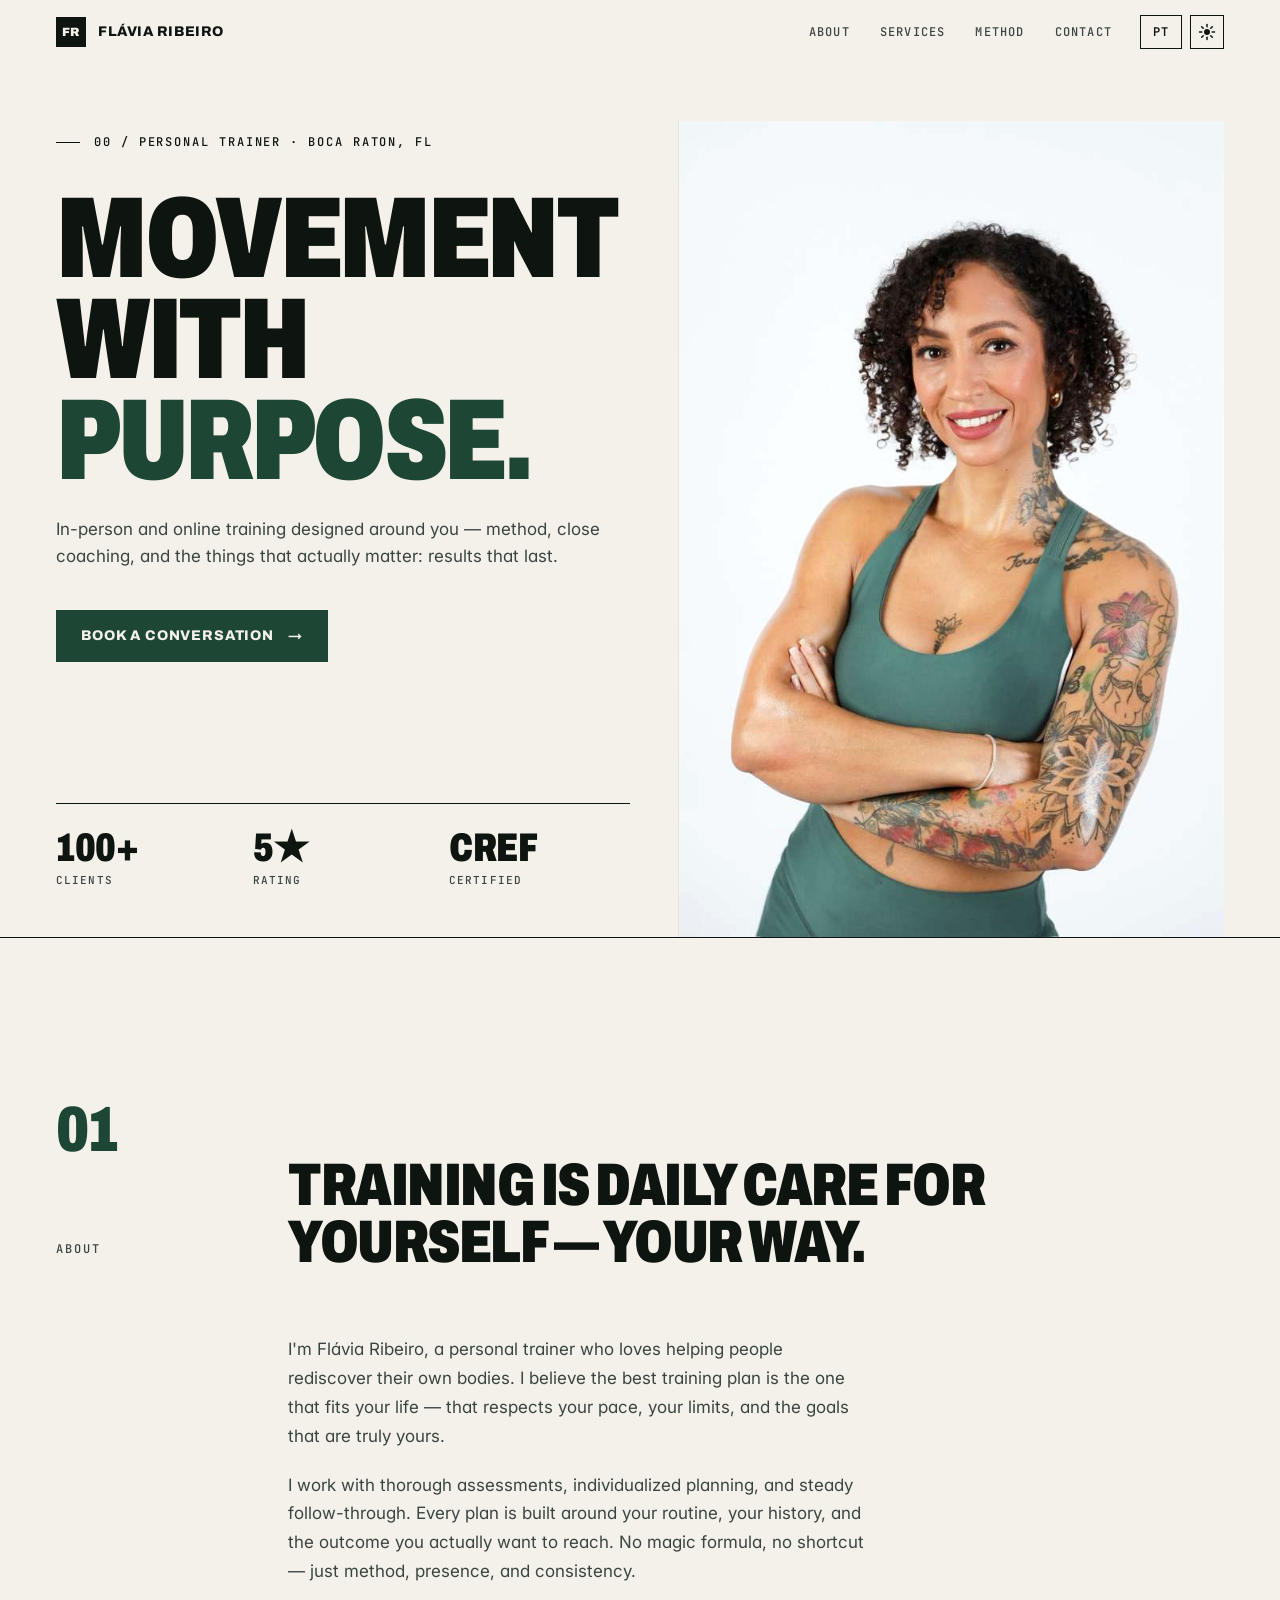
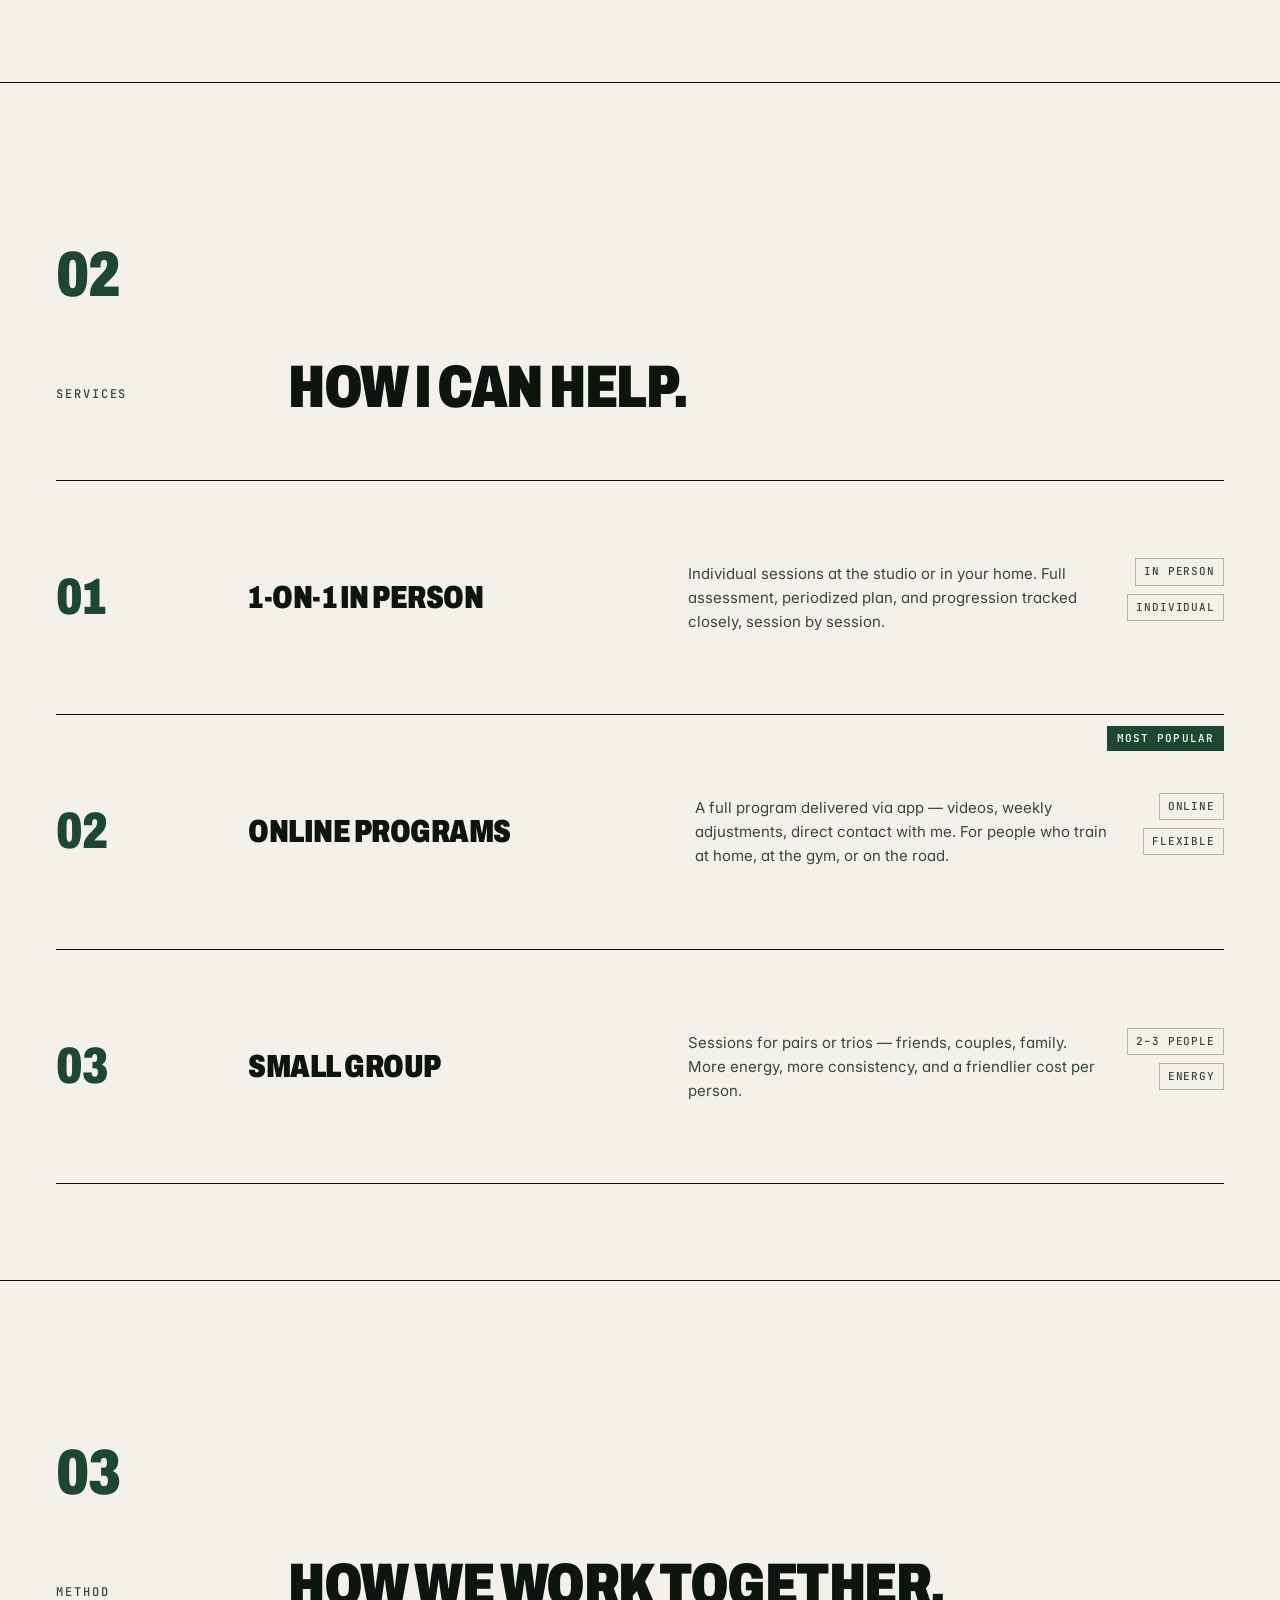
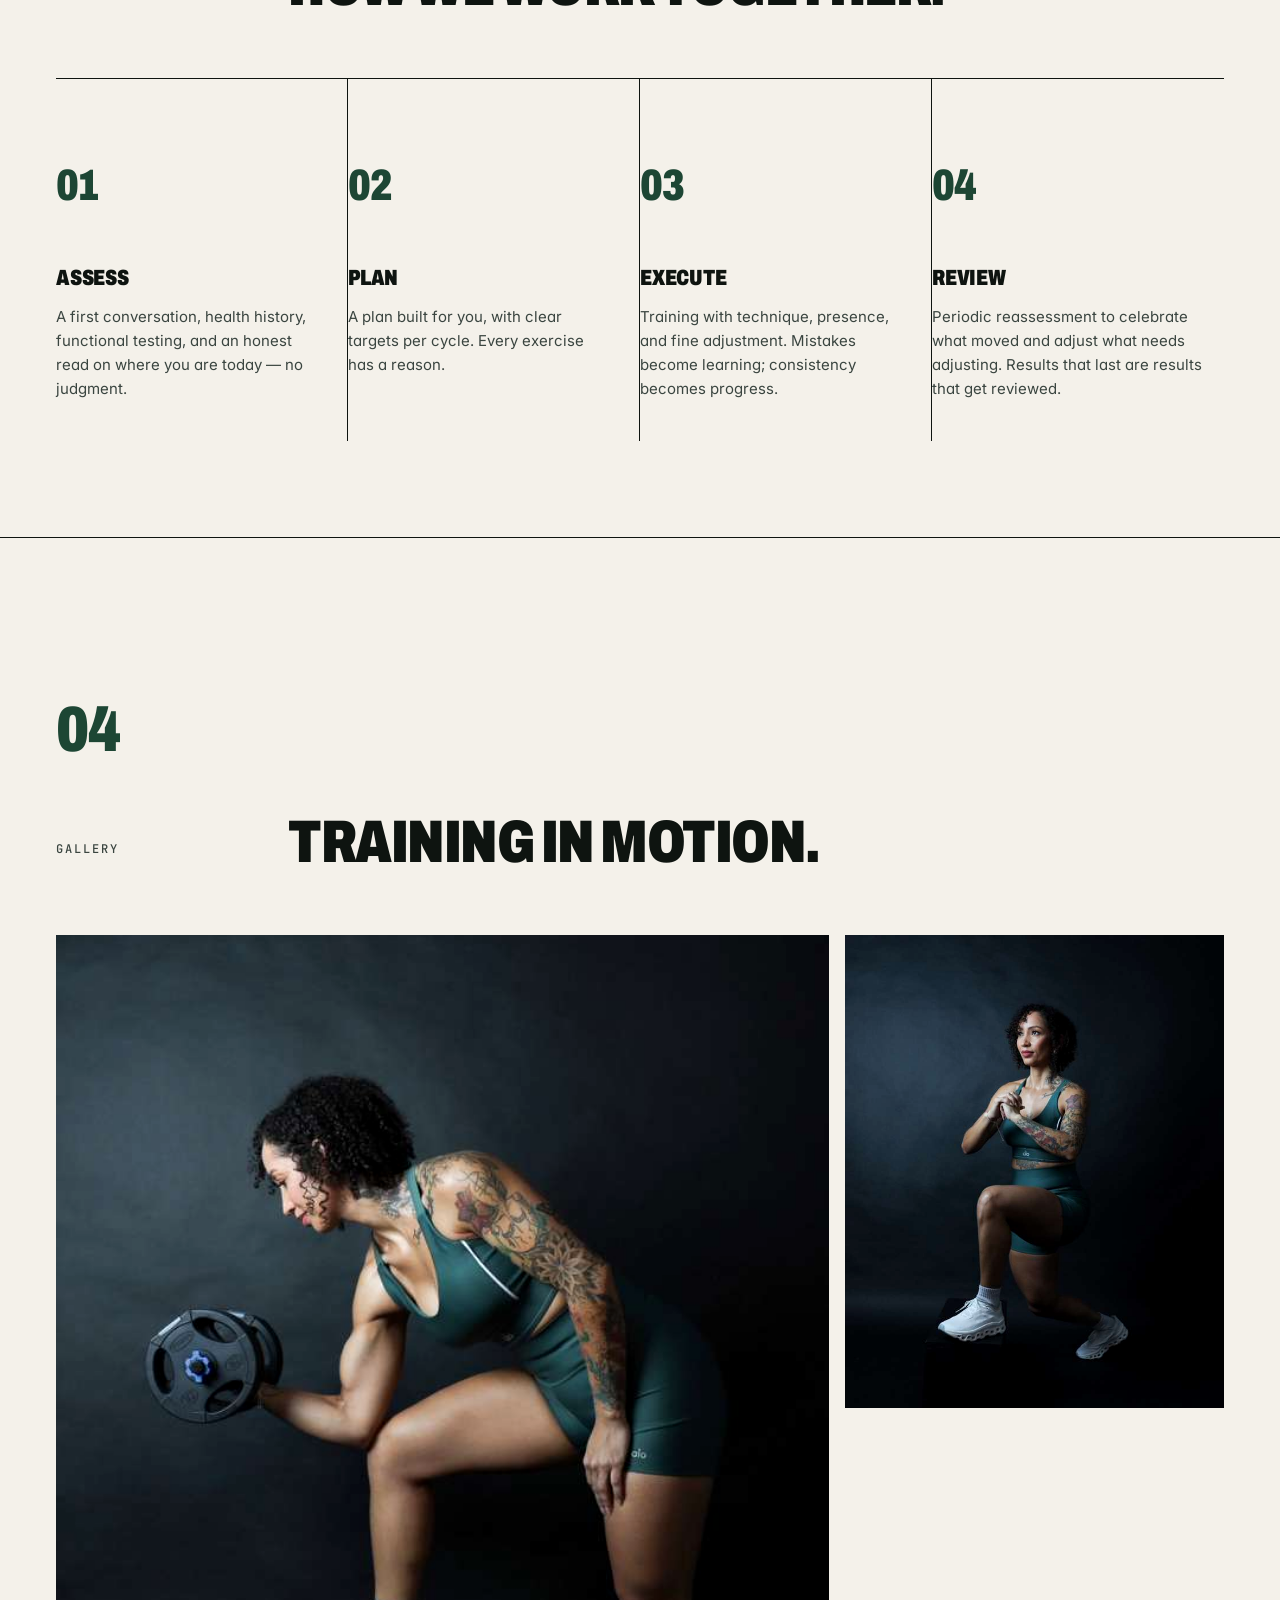
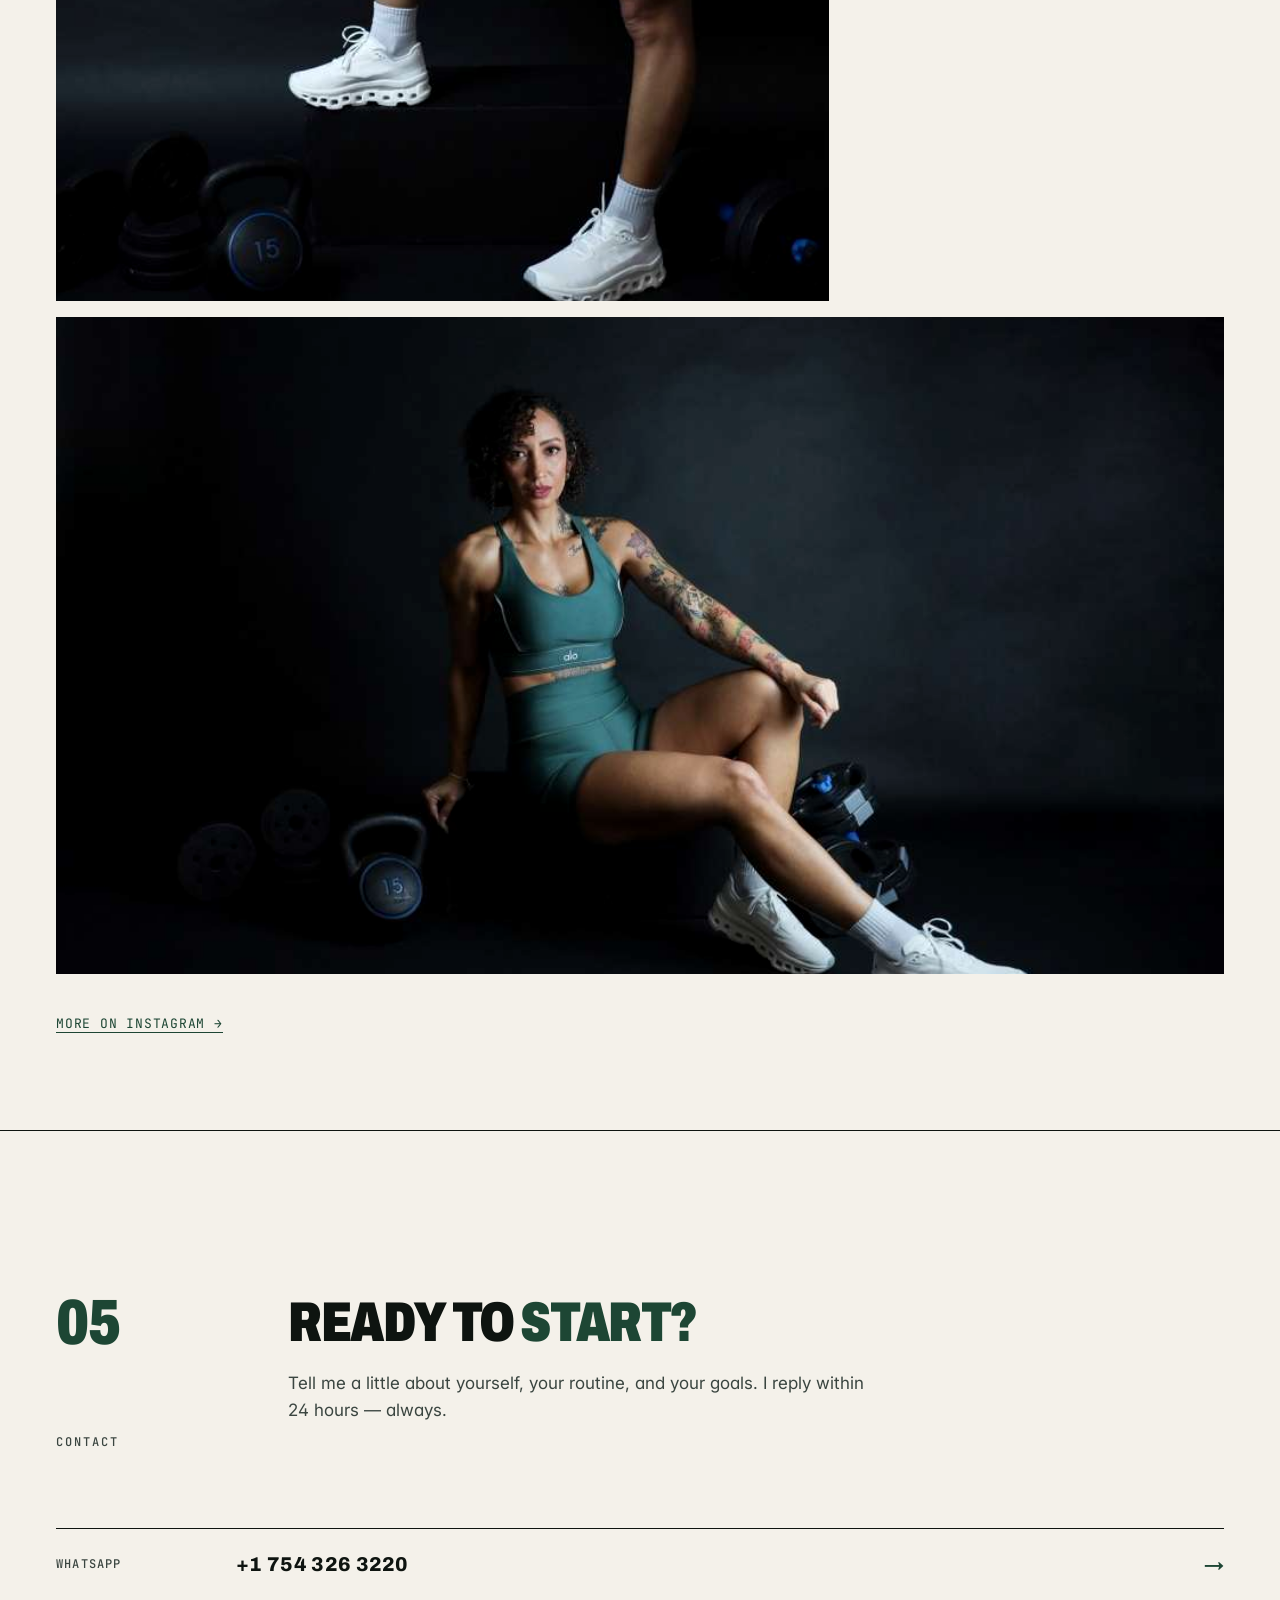
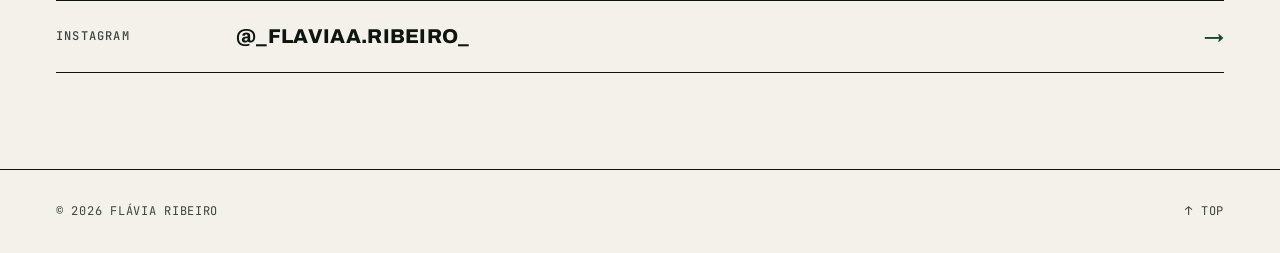
==== commit 6e61a557: "Update location: Boca Raton, FL Flávia is based in Boca Raton, not Brazil. The bilingual PT/EN appro" ====
--- a/index.html
+++ b/index.html
@@ -111,7 +111,7 @@
       <div class="container hero__grid">
         <div class="hero__copy">
           <div class="hero__top">
-            <p class="hero__stamp" data-i18n="hero.stamp">00 / Personal Trainer · Brasil</p>
+            <p class="hero__stamp" data-i18n="hero.stamp">00 / Personal Trainer · Boca Raton, FL</p>
             <h1 class="hero__title">
               <span class="hero__title-line" data-i18n="hero.titleL1">Movimento</span>
               <span class="hero__title-line" data-i18n="hero.titleL2">com</span>
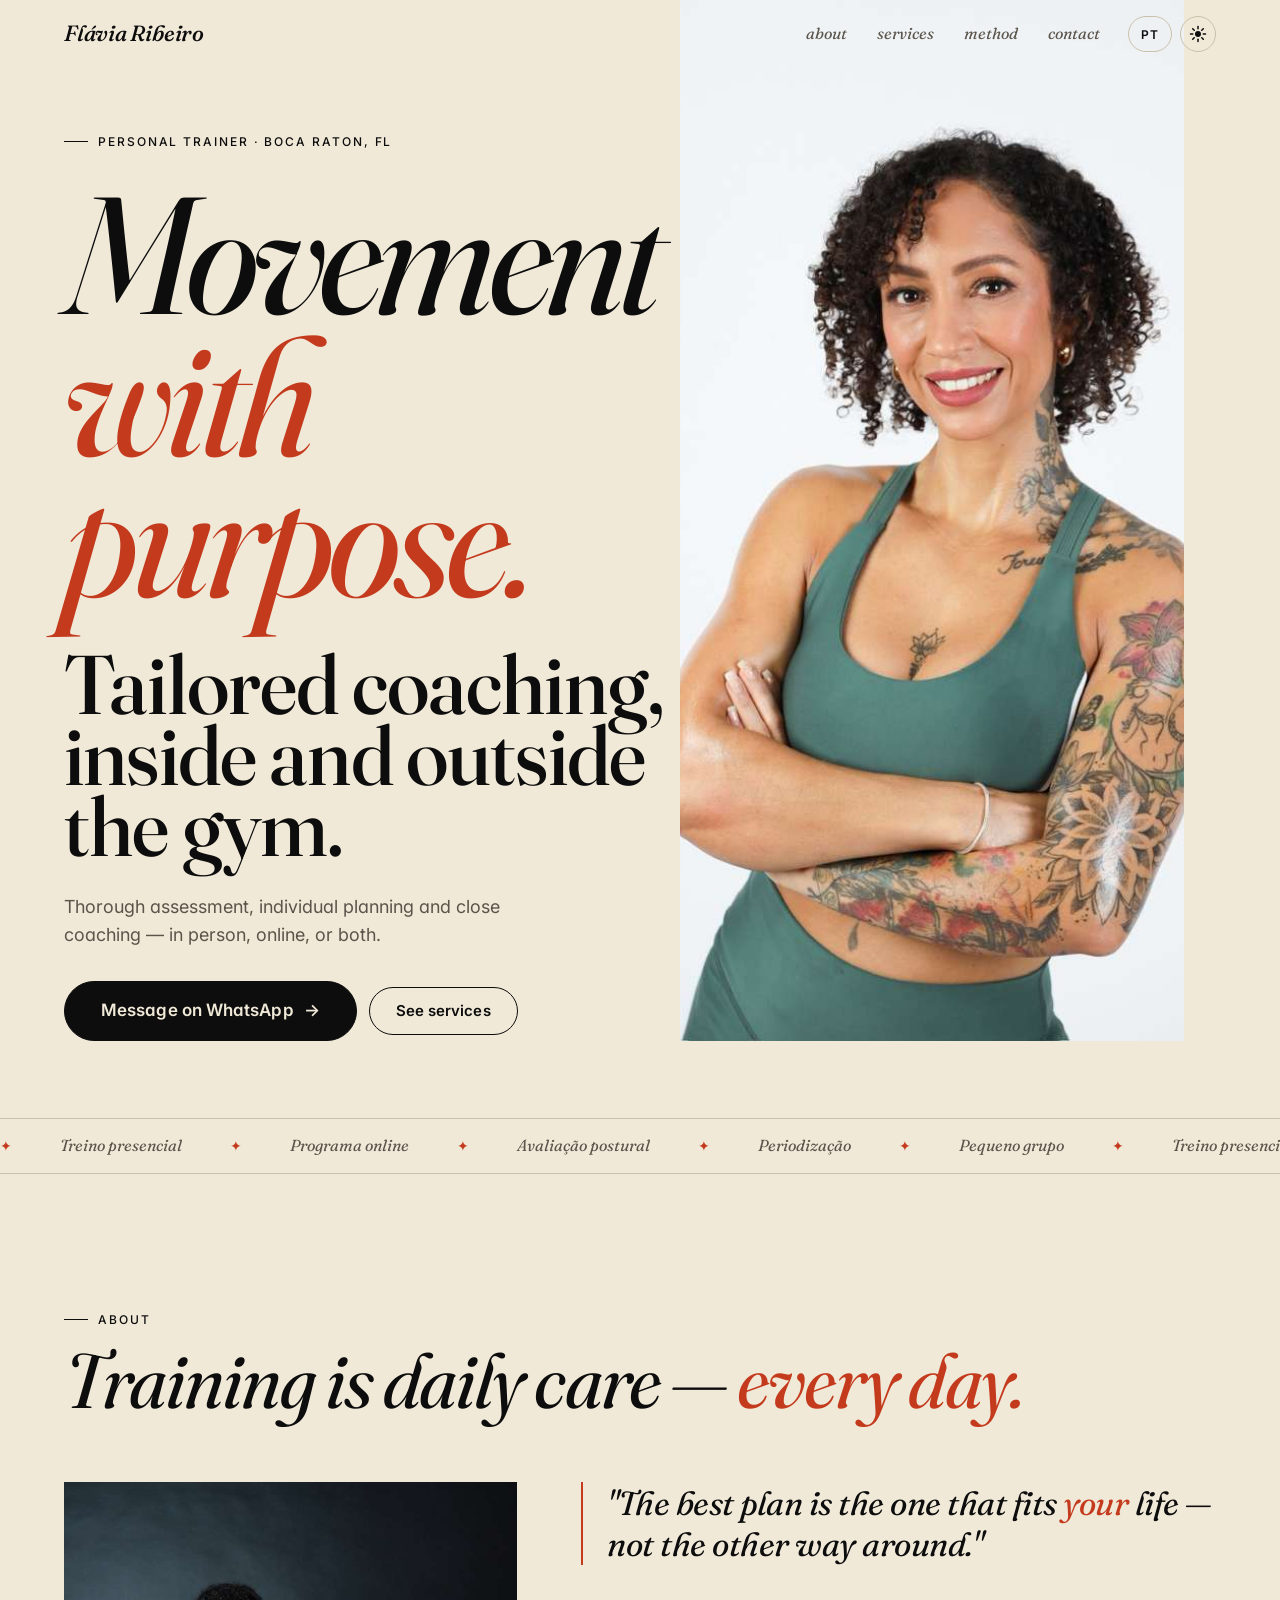
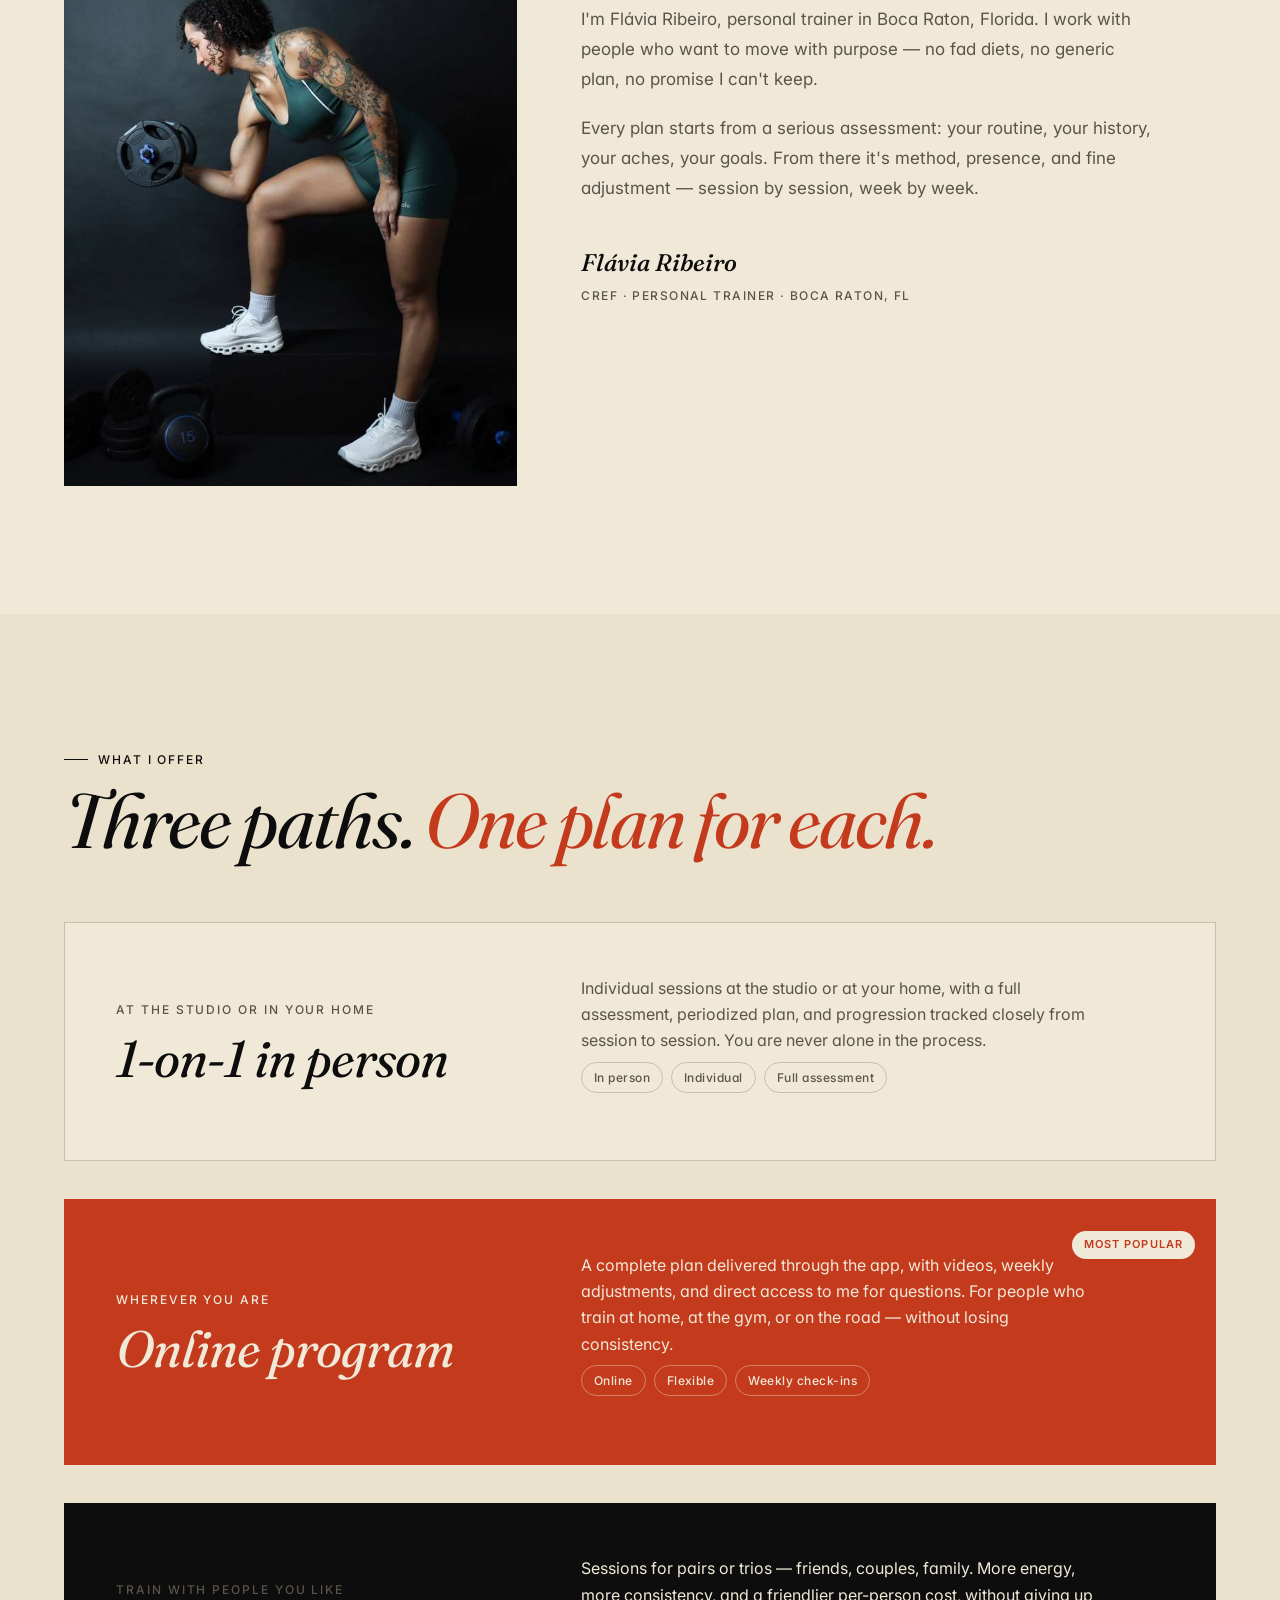
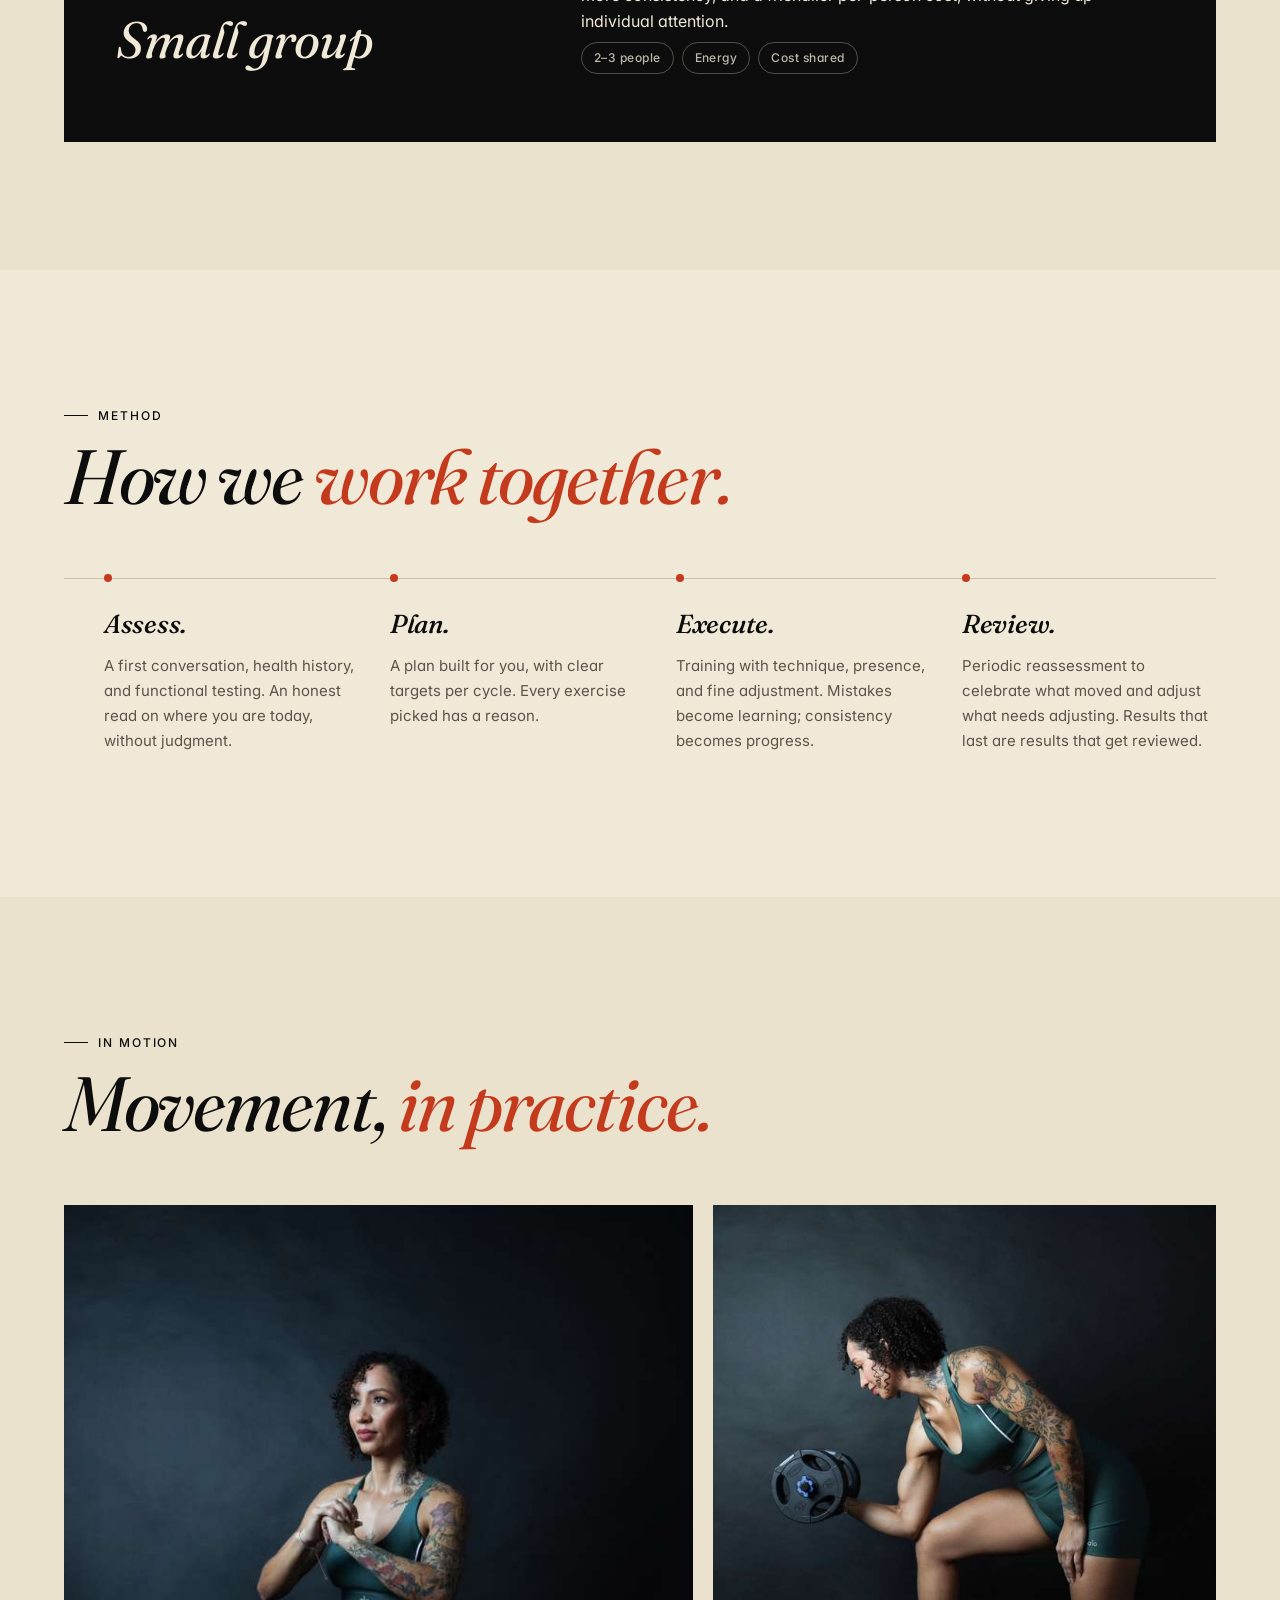
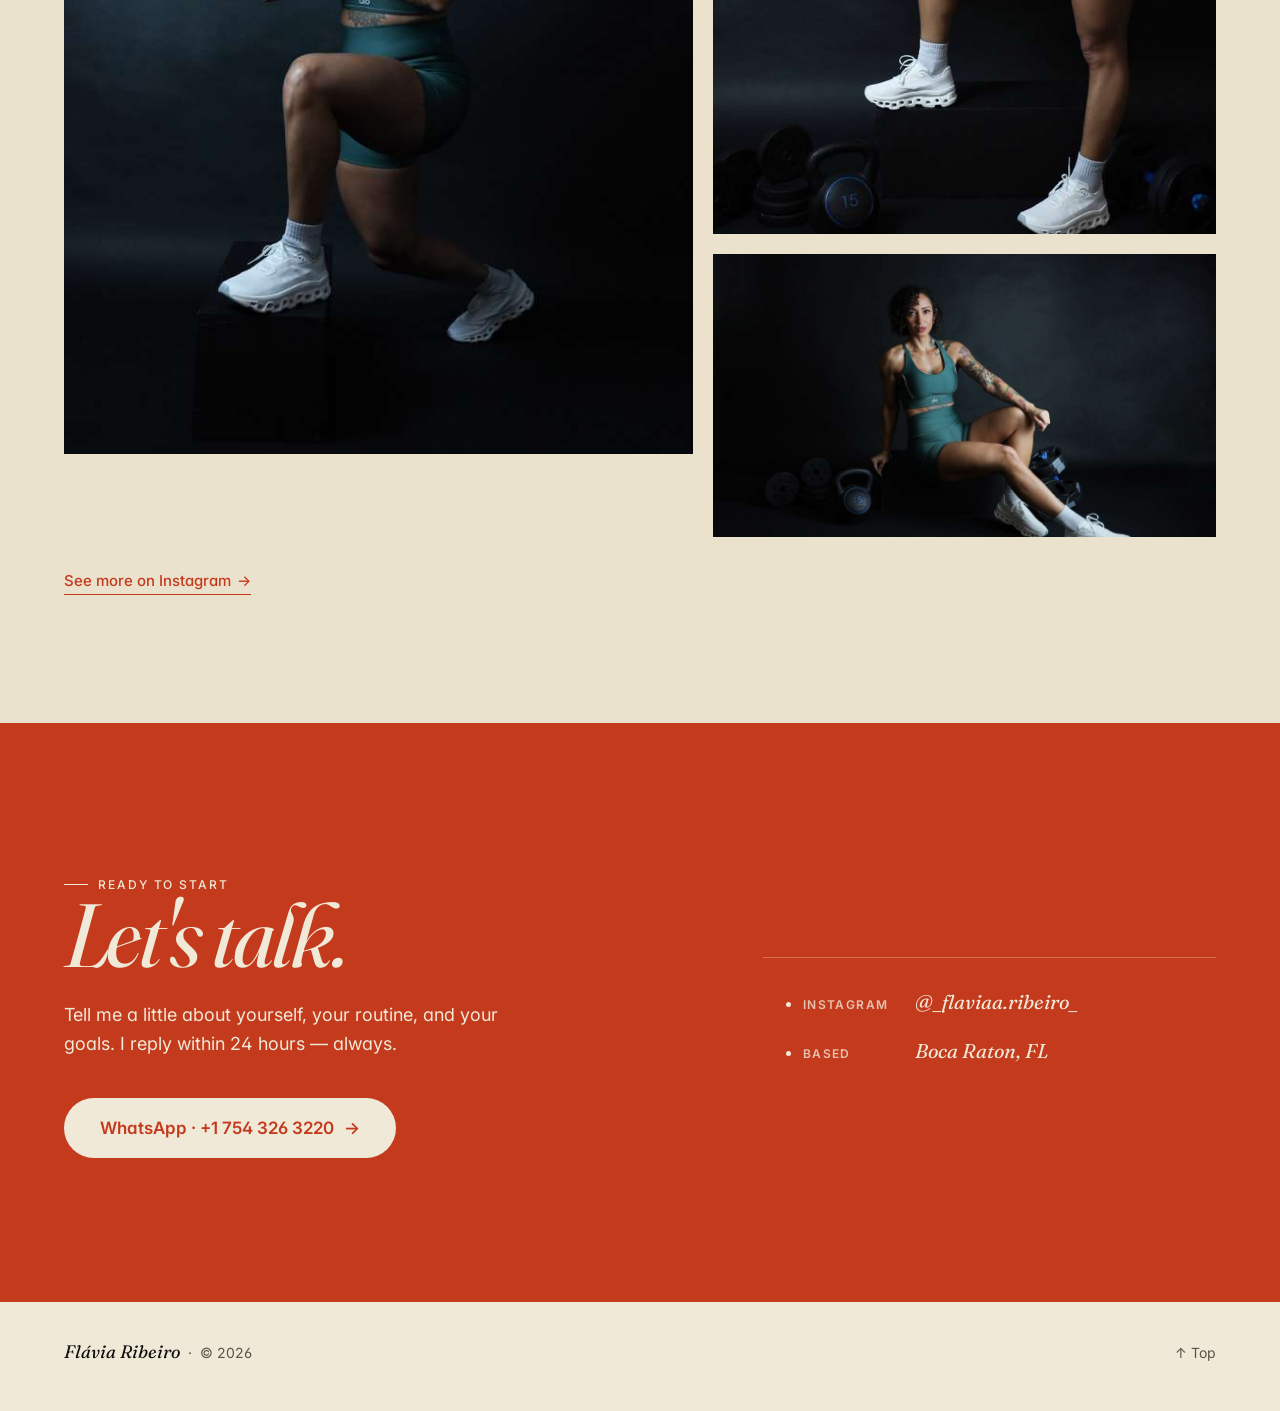
==== commit d7fe27c7: "Editorial Cinema redesign Complete redesign — not just a font swap. Different visual language from a" ====
--- a/index.html
+++ b/index.html
@@ -4,13 +4,13 @@
   <meta charset="utf-8">
   <meta name="viewport" content="width=device-width, initial-scale=1">
   <title data-i18n="meta.title">Flávia Ribeiro — Personal Trainer</title>
-  <meta name="description" content="Flávia Ribeiro — personal trainer. Treinos presenciais e online, com método e acompanhamento próximo." data-i18n="meta.description" data-i18n-attr="content">
+  <meta name="description" content="Flávia Ribeiro — personal trainer em Boca Raton, FL. Treinos presenciais e online com método e acompanhamento próximo." data-i18n="meta.description" data-i18n-attr="content">
   <meta name="author" content="Flávia Ribeiro">
-  <meta name="theme-color" content="#f4f1ea" media="(prefers-color-scheme: light)">
-  <meta name="theme-color" content="#0a0e0c" media="(prefers-color-scheme: dark)">
+  <meta name="theme-color" content="#f0e9d8" media="(prefers-color-scheme: light)">
+  <meta name="theme-color" content="#0a0907" media="(prefers-color-scheme: dark)">
 
   <meta property="og:title" content="Flávia Ribeiro — Personal Trainer" data-i18n="meta.title" data-i18n-attr="content">
-  <meta property="og:description" content="Treinos presenciais e online, com método e acompanhamento próximo." data-i18n="meta.ogDescription" data-i18n-attr="content">
+  <meta property="og:description" content="Personal trainer em Boca Raton, FL. Movimento com propósito." data-i18n="meta.ogDescription" data-i18n-attr="content">
   <meta property="og:type" content="website">
   <meta property="og:url" content="https://flaribeiro.com/">
   <meta property="og:image" content="https://flaribeiro.com/images/hero.jpg">
@@ -26,7 +26,7 @@
 
   <link rel="preconnect" href="https://fonts.googleapis.com">
   <link rel="preconnect" href="https://fonts.gstatic.com" crossorigin>
-  <link href="https://fonts.googleapis.com/css2?family=Archivo:wdth,wght@75,400;75,500;75,700;75,800;75,900&family=Inter:wght@400;500;600&family=JetBrains+Mono:wght@400;500;600&display=swap" rel="stylesheet">
+  <link href="https://fonts.googleapis.com/css2?family=Fraunces:ital,opsz,wght@0,9..144,400;0,9..144,500;1,9..144,400;1,9..144,500&family=Inter:wght@400;500;600;700&display=swap" rel="stylesheet">
 
   <link rel="stylesheet" href="styles.css">
 
@@ -53,16 +53,15 @@
   <a class="skip-link" href="#main" data-i18n="skip">Ir para o conteúdo</a>
 
   <header class="site-header">
-    <div class="container site-header__inner">
+    <div class="site-header__inner">
       <a class="brand" href="./" aria-label="Flávia Ribeiro — home">
-        <span class="brand__mark" aria-hidden="true">FR</span>
-        <span class="brand__name">Flávia Ribeiro</span>
+        <span class="brand__name">Flávia <em>Ribeiro</em></span>
       </a>
       <nav class="site-nav" aria-label="Primary">
-        <a href="#about" data-i18n="nav.about">Sobre</a>
-        <a href="#services" data-i18n="nav.services">Serviços</a>
-        <a href="#method" data-i18n="nav.method">Método</a>
-        <a href="#contact" data-i18n="nav.contact">Contato</a>
+        <a href="#about" data-i18n="nav.about">sobre</a>
+        <a href="#services" data-i18n="nav.services">serviços</a>
+        <a href="#method" data-i18n="nav.method">método</a>
+        <a href="#contact" data-i18n="nav.contact">contato</a>
       </nav>
       <div class="site-header__actions">
         <button
@@ -110,27 +109,18 @@
     <section class="hero">
       <div class="container hero__grid">
         <div class="hero__copy">
-          <div class="hero__top">
-            <p class="hero__stamp" data-i18n="hero.stamp">00 / Personal Trainer · Boca Raton, FL</p>
-            <h1 class="hero__title">
-              <span class="hero__title-line" data-i18n="hero.titleL1">Movimento</span>
-              <span class="hero__title-line" data-i18n="hero.titleL2">com</span>
-              <span class="hero__title-line hero__title-line--accent" data-i18n="hero.titleL3">propósito.</span>
-            </h1>
-            <p class="hero__lede" data-i18n="hero.lede">Treinos presenciais e online desenhados para você — método, acompanhamento próximo, e foco no que importa: resultado que dura.</p>
-            <div class="hero__ctas">
-              <a class="button button--primary" href="#contact" data-i18n="hero.cta1">
-                Agendar conversa <span class="button__arrow" aria-hidden="true">→</span>
-              </a>
-            </div>
-          </div>
-
-          <div class="hero__bottom">
-            <ul class="hero__proof" role="list">
-              <li><strong data-i18n="hero.proof1Number">+100</strong> <span data-i18n="hero.proof1Label">alunos</span></li>
-              <li><strong data-i18n="hero.proof2Number">5★</strong> <span data-i18n="hero.proof2Label">avaliação</span></li>
-              <li><strong data-i18n="hero.proof3Number">CREF</strong> <span data-i18n="hero.proof3Label">registrada</span></li>
-            </ul>
+          <p class="eyebrow hero__eyebrow" data-i18n="hero.eyebrow">Personal Trainer · Boca Raton, FL</p>
+          <h1 class="hero__title">
+            <span class="hero__title-line" data-i18n="hero.titleL1">Movimento</span>
+            <span class="hero__title-line hero__title-line--accent" data-i18n="hero.titleL2">com propósito.</span>
+            <span class="hero__title-line hero__title-line--small" data-i18n="hero.titleL3">Treino sob medida, dentro e fora da academia.</span>
+          </h1>
+          <p class="hero__lede" data-i18n="hero.lede">Avaliação detalhada, plano individual e acompanhamento próximo — em sessões presenciais, online, ou nas duas.</p>
+          <div class="hero__ctas">
+            <a class="button button--large" href="https://wa.me/17543263220" rel="noopener" data-i18n="hero.cta1">
+              Conversar no WhatsApp <span class="button__arrow" aria-hidden="true">→</span>
+            </a>
+            <a class="button button--ghost" href="#services" data-i18n="hero.cta2">Ver serviços</a>
           </div>
         </div>
 
@@ -149,131 +139,160 @@
       </div>
     </section>
 
+    <div class="marquee" aria-hidden="true">
+      <div class="marquee__track" data-i18n="marquee.text" data-i18n-html="true">
+        <span class="marquee__item">Treino presencial</span>
+        <span class="marquee__item">Programa online</span>
+        <span class="marquee__item">Avaliação postural</span>
+        <span class="marquee__item">Periodização</span>
+        <span class="marquee__item">Pequeno grupo</span>
+        <span class="marquee__item">Treino presencial</span>
+        <span class="marquee__item">Programa online</span>
+        <span class="marquee__item">Avaliação postural</span>
+        <span class="marquee__item">Periodização</span>
+        <span class="marquee__item">Pequeno grupo</span>
+      </div>
+    </div>
+
     <section id="about" class="section" aria-labelledby="about-heading">
       <div class="container">
         <header class="section__head">
-          <div>
-            <p class="section-number">01</p>
-            <p class="section-eyebrow" data-i18n="about.eyebrow">Sobre</p>
-          </div>
-          <h2 id="about-heading" class="section__title" data-i18n="about.title">Treinar é cuidar de si — todo dia, do seu jeito.</h2>
+          <p class="eyebrow" data-i18n="about.eyebrow">Sobre</p>
+          <h2 id="about-heading" class="section__title" data-i18n="about.title">Treinar é cuidar de si — <em>todo dia.</em></h2>
         </header>
-        <div class="prose-grid">
-          <div></div>
-          <div class="prose">
-            <p data-i18n="about.p1">Sou Flávia Ribeiro, personal trainer apaixonada por ajudar pessoas a redescobrirem o próprio corpo. Acredito que o melhor treino é aquele que cabe na sua vida — e que respeita seu ritmo, seus limites e seus objetivos reais.</p>
-            <p data-i18n="about.p2">Trabalho com avaliações detalhadas, planejamento individualizado e acompanhamento constante. Cada plano é construído de acordo com a sua rotina, sua história e o resultado que você quer alcançar. Sem fórmula mágica, sem atalho — só método, presença e consistência.</p>
+        <div class="about-spread">
+          <figure class="about__photo">
+            <img
+              src="images/gallery-1.jpg"
+              alt="Flávia Ribeiro fazendo rosca direta"
+              data-i18n="about.photoAlt"
+              data-i18n-attr="alt"
+              width="683" height="1024"
+              loading="lazy"
+              decoding="async"
+            >
+          </figure>
+          <div class="about__copy">
+            <blockquote class="pull-quote" data-i18n="about.quote" data-i18n-html="true">
+              "O melhor treino é aquele que cabe na <em>sua</em> vida — não o contrário."
+            </blockquote>
+            <div class="prose">
+              <p data-i18n="about.p1">Sou Flávia Ribeiro, personal trainer em Boca Raton, Flórida. Trabalho com pessoas que querem se movimentar com propósito — sem dieta-milagre, sem treino genérico, sem promessa que não se cumpre.</p>
+              <p data-i18n="about.p2">Cada plano nasce de uma avaliação séria: sua rotina, sua história, suas dores, seus objetivos. Daí em diante é método, presença e ajuste fino — sessão a sessão, semana a semana.</p>
+            </div>
+            <p class="signature">
+              <span class="serif">Flávia Ribeiro</span>
+              <span class="signature__caption" data-i18n="about.credential">CREF · Personal Trainer · Boca Raton, FL</span>
+            </p>
           </div>
         </div>
       </div>
     </section>
 
-    <section id="services" class="section" aria-labelledby="services-heading">
+    <section id="services" class="section section--soft" aria-labelledby="services-heading">
       <div class="container">
         <header class="section__head">
-          <div>
-            <p class="section-number">02</p>
-            <p class="section-eyebrow" data-i18n="services.eyebrow">Serviços</p>
-          </div>
-          <h2 id="services-heading" class="section__title" data-i18n="services.title">Como posso te ajudar.</h2>
+          <p class="eyebrow" data-i18n="services.eyebrow">O que ofereço</p>
+          <h2 id="services-heading" class="section__title" data-i18n="services.title">Três caminhos. <em>Um plano para cada um.</em></h2>
         </header>
 
-        <ul class="service-rows" role="list">
+        <div class="services-stack">
+
+          <article class="svc">
+            <div class="svc__lead">
+              <p class="svc__kicker" data-i18n="services.s1Kicker">No estúdio ou na sua casa</p>
+              <h3 class="svc__title" data-i18n="services.s1Title">Presencial 1-a-1</h3>
+            </div>
+            <div>
+              <p class="svc__body" data-i18n="services.s1Body">Atendimento individual em estúdio ou domicílio, com avaliação completa, plano periodizado e progressão acompanhada de perto a cada sessão. Você não fica sozinha em nenhum momento do processo.</p>
+              <p class="svc__meta">
+                <span class="svc__tag" data-i18n="services.s1Tag1">Presencial</span>
+                <span class="svc__tag" data-i18n="services.s1Tag2">Individual</span>
+                <span class="svc__tag" data-i18n="services.s1Tag3">Avaliação completa</span>
+              </p>
+            </div>
+          </article>
+
+          <article class="svc svc--accent">
+            <p class="svc__badge" data-i18n="services.s2Badge">Mais procurado</p>
+            <div class="svc__lead">
+              <p class="svc__kicker" data-i18n="services.s2Kicker">Onde você estiver</p>
+              <h3 class="svc__title" data-i18n="services.s2Title">Programa online</h3>
+            </div>
+            <div>
+              <p class="svc__body" data-i18n="services.s2Body">Plano completo entregue pelo aplicativo, com vídeos, ajustes semanais e acesso direto a mim para tirar dúvidas. Para quem treina em casa, na academia ou viajando — sem perder consistência.</p>
+              <p class="svc__meta">
+                <span class="svc__tag" data-i18n="services.s2Tag1">Online</span>
+                <span class="svc__tag" data-i18n="services.s2Tag2">Flexível</span>
+                <span class="svc__tag" data-i18n="services.s2Tag3">Acompanhamento semanal</span>
+              </p>
+            </div>
+          </article>
+
+          <article class="svc svc--ink">
+            <div class="svc__lead">
+              <p class="svc__kicker" data-i18n="services.s3Kicker">Treine com quem você gosta</p>
+              <h3 class="svc__title" data-i18n="services.s3Title">Pequeno grupo</h3>
+            </div>
+            <div>
+              <p class="svc__body" data-i18n="services.s3Body">Treinos em duplas ou trios — para amigas, casais ou família. Mais energia, mais constância, e um custo mais amigável por pessoa, sem perder a atenção individual.</p>
+              <p class="svc__meta">
+                <span class="svc__tag" data-i18n="services.s3Tag1">2–3 pessoas</span>
+                <span class="svc__tag" data-i18n="services.s3Tag2">Energia</span>
+                <span class="svc__tag" data-i18n="services.s3Tag3">Custo dividido</span>
+              </p>
+            </div>
+          </article>
+
+        </div>
+      </div>
+    </section>
+
+    <section id="method" class="section" aria-labelledby="method-heading">
+      <div class="container">
+        <header class="section__head">
+          <p class="eyebrow" data-i18n="method.eyebrow">Método</p>
+          <h2 id="method-heading" class="section__title" data-i18n="method.title">Como a gente <em>trabalha junto.</em></h2>
+        </header>
+
+        <ol class="method-flow" role="list">
+          <li class="method-step">
+            <h3 class="method-step__title" data-i18n="method.s1Title">Avaliação.</h3>
+            <p class="method-step__body" data-i18n="method.s1Body">Conversa inicial, anamnese e testes funcionais. A leitura honesta de onde você está hoje, sem julgamento.</p>
+          </li>
+          <li class="method-step">
+            <h3 class="method-step__title" data-i18n="method.s2Title">Planejamento.</h3>
+            <p class="method-step__body" data-i18n="method.s2Body">Plano sob medida, com objetivos claros por ciclo. Cada exercício escolhido tem um porquê.</p>
+          </li>
+          <li class="method-step">
+            <h3 class="method-step__title" data-i18n="method.s3Title">Execução.</h3>
+            <p class="method-step__body" data-i18n="method.s3Body">Treinos com técnica, presença e ajuste fino. Erro vira aprendizado; constância vira progresso.</p>
+          </li>
+          <li class="method-step">
+            <h3 class="method-step__title" data-i18n="method.s4Title">Revisão.</h3>
+            <p class="method-step__body" data-i18n="method.s4Body">Reavaliação periódica para celebrar o que avançou e ajustar o que precisa. Resultado que dura é resultado revisado.</p>
+          </li>
+        </ol>
+      </div>
+    </section>
+
+    <section id="gallery" class="section section--soft" aria-labelledby="gallery-heading">
+      <div class="container">
+        <header class="section__head">
+          <p class="eyebrow" data-i18n="gallery.eyebrow">Em ação</p>
+          <h2 id="gallery-heading" class="section__title" data-i18n="gallery.title">Movimento, <em>na prática.</em></h2>
+        </header>
+
+        <ul class="gallery" role="list">
           <li>
-            <div class="service-row">
-              <p class="service-row__num">01</p>
-              <h3 class="service-row__title" data-i18n="services.s1Title">Treino presencial 1-a-1</h3>
-              <p class="service-row__body" data-i18n="services.s1Body">Atendimento individual em estúdio ou domicílio. Avaliação completa, plano periodizado e progressão acompanhada de perto, sessão a sessão.</p>
-              <p class="service-row__meta">
-                <span class="tag" data-i18n="services.s1Tag1">Presencial</span>
-                <span class="tag" data-i18n="services.s1Tag2">Individual</span>
-              </p>
-            </div>
-          </li>
-
-          <li>
-            <p class="service-row__badge" data-i18n="services.s2Badge">Mais procurado</p>
-            <div class="service-row">
-              <p class="service-row__num">02</p>
-              <h3 class="service-row__title" data-i18n="services.s2Title">Programa online</h3>
-              <p class="service-row__body" data-i18n="services.s2Body">Plano completo entregue pelo aplicativo, com vídeos, ajustes semanais e contato direto comigo. Para quem treina em casa, na academia ou viajando.</p>
-              <p class="service-row__meta">
-                <span class="tag" data-i18n="services.s2Tag1">Online</span>
-                <span class="tag" data-i18n="services.s2Tag2">Flexível</span>
-              </p>
-            </div>
-          </li>
-
-          <li>
-            <div class="service-row">
-              <p class="service-row__num">03</p>
-              <h3 class="service-row__title" data-i18n="services.s3Title">Pequeno grupo</h3>
-              <p class="service-row__body" data-i18n="services.s3Body">Treinos em duplas ou trios — para amigos, casais ou família. Mais energia, mais constância, e um custo amigável por pessoa.</p>
-              <p class="service-row__meta">
-                <span class="tag" data-i18n="services.s3Tag1">2–3 pessoas</span>
-                <span class="tag" data-i18n="services.s3Tag2">Energia</span>
-              </p>
-            </div>
-          </li>
-        </ul>
-      </div>
-    </section>
-
-    <section id="method" class="section" aria-labelledby="method-heading">
-      <div class="container">
-        <header class="section__head">
-          <div>
-            <p class="section-number">03</p>
-            <p class="section-eyebrow" data-i18n="method.eyebrow">Método</p>
-          </div>
-          <h2 id="method-heading" class="section__title" data-i18n="method.title">Como a gente trabalha.</h2>
-        </header>
-
-        <ol class="method-grid" role="list">
-          <li>
-            <p class="method-grid__num">01</p>
-            <h3 class="method-grid__title" data-i18n="method.s1Title">Avaliação</h3>
-            <p class="method-grid__body" data-i18n="method.s1Body">Conversa inicial, anamnese, testes funcionais e leitura honesta de onde você está hoje — sem julgamento.</p>
-          </li>
-          <li>
-            <p class="method-grid__num">02</p>
-            <h3 class="method-grid__title" data-i18n="method.s2Title">Planejamento</h3>
-            <p class="method-grid__body" data-i18n="method.s2Body">Plano construído sob medida, com objetivos claros por ciclo. Cada exercício tem um porquê.</p>
-          </li>
-          <li>
-            <p class="method-grid__num">03</p>
-            <h3 class="method-grid__title" data-i18n="method.s3Title">Execução</h3>
-            <p class="method-grid__body" data-i18n="method.s3Body">Treinos com técnica, presença e ajuste fino. Erro vira aprendizado; constância vira progresso.</p>
-          </li>
-          <li>
-            <p class="method-grid__num">04</p>
-            <h3 class="method-grid__title" data-i18n="method.s4Title">Revisão</h3>
-            <p class="method-grid__body" data-i18n="method.s4Body">Reavaliação periódica para celebrar o que avançou e ajustar o que precisa. Resultado que dura é resultado revisado.</p>
-          </li>
-        </ol>
-      </div>
-    </section>
-
-    <section id="gallery" class="section" aria-labelledby="gallery-heading">
-      <div class="container">
-        <header class="section__head">
-          <div>
-            <p class="section-number">04</p>
-            <p class="section-eyebrow" data-i18n="gallery.eyebrow">Galeria</p>
-          </div>
-          <h2 id="gallery-heading" class="section__title" data-i18n="gallery.title">Treino em ação.</h2>
-        </header>
-
-        <ul class="gallery-grid" role="list">
+            <img src="images/gallery-2.jpg"
+                 alt="Flávia Ribeiro em afundo sobre um step"
+                 data-i18n="gallery.alt1" data-i18n-attr="alt"
+                 width="683" height="1024" loading="lazy" decoding="async">
+          </li>
           <li>
             <img src="images/gallery-1.jpg"
-                 alt="Flávia Ribeiro fazendo rosca direta com anilha"
-                 data-i18n="gallery.alt1" data-i18n-attr="alt"
-                 width="683" height="1024" loading="lazy" decoding="async">
-          </li>
-          <li>
-            <img src="images/gallery-2.jpg"
-                 alt="Flávia Ribeiro em posição de afundo sobre um step"
+                 alt="Flávia Ribeiro fazendo rosca direta"
                  data-i18n="gallery.alt2" data-i18n-attr="alt"
                  width="683" height="1024" loading="lazy" decoding="async">
           </li>
@@ -285,41 +304,39 @@
           </li>
         </ul>
 
-        <p class="section__footnote">
-          <a href="https://www.instagram.com/_flaviaa.ribeiro_/" rel="noopener" data-i18n="gallery.igLink">Mais no Instagram <span aria-hidden="true">→</span></a>
+        <p class="gallery__footnote">
+          <a class="text-link" href="https://www.instagram.com/_flaviaa.ribeiro_/" rel="noopener" data-i18n="gallery.igLink">Veja mais no Instagram <span aria-hidden="true">→</span></a>
         </p>
       </div>
     </section>
 
-    <section id="contact" class="section" aria-labelledby="contact-heading">
-      <div class="container">
-        <header class="section__head">
+    <section id="contact" class="contact" aria-labelledby="contact-heading">
+      <div class="container">
+        <div class="contact__grid">
           <div>
-            <p class="section-number">05</p>
-            <p class="section-eyebrow" data-i18n="contact.eyebrow">Contato</p>
+            <p class="eyebrow" data-i18n="contact.eyebrow">Pronta para começar</p>
+            <h2 id="contact-heading" class="contact__title" data-i18n="contact.title" data-i18n-html="true">Vamos <em>conversar.</em></h2>
+            <p class="contact__lede" data-i18n="contact.lede">Conta um pouco sobre você, sua rotina e seus objetivos. Respondo em até 24 horas — sempre.</p>
+            <a class="contact__cta" href="https://wa.me/17543263220" rel="noopener" data-i18n="contact.cta">
+              <span data-i18n="contact.ctaLabel">WhatsApp · +1 754 326 3220</span>
+              <span class="button__arrow" aria-hidden="true">→</span>
+            </a>
           </div>
-          <div>
-            <h2 id="contact-heading" class="contact-prompt" data-i18n="contact.title">Pronto para <em>começar?</em></h2>
-            <p class="contact-prose" data-i18n="contact.p1">Conta um pouco sobre você, sua rotina e seus objetivos. Respondo em até 24 horas — sempre.</p>
-          </div>
-        </header>
-
-        <ul class="link-list" role="list">
-          <li>
-            <a href="https://wa.me/17543263220" rel="noopener">
-              <span class="link-list__label" data-i18n="contact.whatsappLabel">WhatsApp</span>
-              <span class="link-list__value">+1 754 326 3220</span>
-              <span class="link-list__arrow" aria-hidden="true">→</span>
-            </a>
-          </li>
-          <li>
-            <a href="https://www.instagram.com/_flaviaa.ribeiro_/" rel="noopener">
-              <span class="link-list__label" data-i18n="contact.igLabel">Instagram</span>
-              <span class="link-list__value">@_flaviaa.ribeiro_</span>
-              <span class="link-list__arrow" aria-hidden="true">→</span>
-            </a>
-          </li>
-        </ul>
+          <ul class="contact__alt" role="list">
+            <li>
+              <a class="contact__alt-item" href="https://www.instagram.com/_flaviaa.ribeiro_/" rel="noopener">
+                <span class="contact__alt-label">Instagram</span>
+                <span class="contact__alt-value">@_flaviaa.ribeiro_</span>
+              </a>
+            </li>
+            <li>
+              <a class="contact__alt-item" href="https://wa.me/17543263220" rel="noopener">
+                <span class="contact__alt-label" data-i18n="contact.altLocation">Local</span>
+                <span class="contact__alt-value">Boca Raton, FL</span>
+              </a>
+            </li>
+          </ul>
+        </div>
       </div>
     </section>
 
@@ -327,7 +344,11 @@
 
   <footer class="site-footer">
     <div class="container site-footer__inner">
-      <p>© <span id="year">2026</span> Flávia Ribeiro</p>
+      <p>
+        <span class="brand-foot">Flávia <em>Ribeiro</em></span>
+        &nbsp;·&nbsp;
+        © <span id="year">2026</span>
+      </p>
       <p>
         <a href="#main" data-i18n="footer.toTop">↑ Topo</a>
       </p>
--- a/styles.css
+++ b/styles.css
@@ -1,6 +1,6 @@
 /* ============================================================================
-   BOLD ATHLETIC — flaribeiro.com
-   Hard edges, all-caps display, numbered sections, single-accent forest green.
+   EDITORIAL CINEMA — flaribeiro.com
+   Italic serif display, coral accent on bone, asymmetric magazine layout.
 ============================================================================ */
 
 *,
@@ -28,11 +28,12 @@
   margin: 0;
   font-family: 'Inter', -apple-system, BlinkMacSystemFont, sans-serif;
   font-size: 1rem;
-  line-height: 1.55;
+  line-height: 1.6;
   color: var(--c-text);
   background: var(--c-bg);
   font-feature-settings: 'cv02', 'cv03', 'cv11';
-  transition: background-color 200ms ease, color 200ms ease;
+  transition: background-color 250ms ease, color 250ms ease;
+  overflow-x: hidden;
 }
 
 img, svg { display: block; max-width: 100%; height: auto; }
@@ -40,11 +41,12 @@
 a {
   color: inherit;
   text-decoration: none;
+  transition: color 150ms ease;
 }
 
 :focus-visible {
   outline: 2px solid var(--c-accent);
-  outline-offset: 2px;
+  outline-offset: 3px;
 }
 
 ::selection { background: var(--c-accent); color: var(--c-bg); }
@@ -60,34 +62,69 @@
 }
 
 /* ============================================================================
-   Theme tokens
+   Theme tokens — bone + ink + coral
 ============================================================================ */
 
 :root,
 [data-theme='light'] {
-  --c-bg:             #f4f1ea;
-  --c-bg-alt:         #eae5d8;
-  --c-surface:        #ffffff;
-  --c-text:           #0e1410;
-  --c-text-muted:     #3a4540;
-  --c-rule:           #0e1410;
-  --c-rule-soft:      #b8b3a2;
-  --c-accent:         #1d4634;       /* deep forest, ~9.6:1 on bg */
-  --c-accent-strong:  #133024;
-  --c-on-accent:      #f4f1ea;
+  --c-bg:             #f0e9d8;
+  --c-bg-soft:        #ebe2cd;
+  --c-bg-deep:        #e2d8c0;
+  --c-ink:            #0d0d0d;
+  --c-text:           #0d0d0d;
+  --c-text-muted:     #5a544a;
+  --c-line:           #c8c0aa;
+  --c-line-strong:    #0d0d0d;
+  --c-accent:         #c43a1d;       /* deep coral, ~6:1 on bone */
+  --c-accent-strong:  #962b13;
+  --c-accent-soft:    #f7d8cd;
+  --c-on-accent:      #f0e9d8;
+  --c-on-ink:         #f0e9d8;
 }
 
 [data-theme='dark'] {
-  --c-bg:             #0a0e0c;
-  --c-bg-alt:         #13181a;
-  --c-surface:        #161c1a;
-  --c-text:           #ecebe3;
-  --c-text-muted:     #8e9890;
-  --c-rule:           #ecebe3;
-  --c-rule-soft:      #283330;
-  --c-accent:         #5dbb91;       /* electric mint, ~9.5:1 on bg */
-  --c-accent-strong:  #82d2ad;
-  --c-on-accent:      #0a0e0c;
+  --c-bg:             #0a0907;
+  --c-bg-soft:        #131210;
+  --c-bg-deep:        #1a1814;
+  --c-ink:            #f0e9d8;
+  --c-text:           #f0e9d8;
+  --c-text-muted:     #9a948a;
+  --c-line:           #2a2620;
+  --c-line-strong:    #f0e9d8;
+  --c-accent:         #ff7a5c;       /* warmer coral for dark, ~7.5:1 */
+  --c-accent-strong:  #ffa085;
+  --c-accent-soft:    rgba(255, 122, 92, 0.18);
+  --c-on-accent:      #0a0907;
+  --c-on-ink:         #0a0907;
+}
+
+/* ============================================================================
+   Typography helpers
+============================================================================ */
+
+.serif {
+  font-family: 'Fraunces', Georgia, 'Times New Roman', serif;
+  font-feature-settings: 'ss01', 'ss02';
+}
+
+.eyebrow {
+  display: inline-flex;
+  align-items: center;
+  gap: 0.625rem;
+  font-family: 'Inter', sans-serif;
+  font-size: 0.75rem;
+  font-weight: 500;
+  letter-spacing: 0.16em;
+  text-transform: uppercase;
+  color: var(--c-text);
+  margin: 0;
+}
+.eyebrow::before {
+  content: '';
+  display: inline-block;
+  width: 1.5rem;
+  height: 1px;
+  background: currentColor;
 }
 
 /* ============================================================================
@@ -98,42 +135,16 @@
   width: 100%;
   max-width: 84rem;
   margin: 0 auto;
-  padding: 0 1.25rem;
-}
-.container--narrow { max-width: 60rem; }
+  padding: 0 1.5rem;
+}
+.container--narrow { max-width: 56rem; }
 
 @media (min-width: 768px) {
-  .container { padding: 0 2.5rem; }
+  .container { padding: 0 3rem; }
 }
 
 @media (min-width: 1280px) {
-  .container { padding: 0 3.5rem; }
-}
-
-/* ============================================================================
-   Typography utilities
-============================================================================ */
-
-.eyebrow,
-.section-number,
-.section-eyebrow {
-  font-family: 'JetBrains Mono', 'SF Mono', Menlo, monospace;
-  font-size: 0.75rem;
-  font-weight: 500;
-  letter-spacing: 0.16em;
-  text-transform: uppercase;
-  color: var(--c-text);
-}
-
-.display {
-  font-family: 'Archivo', sans-serif;
-  font-weight: 900;
-  font-stretch: 75%;
-  line-height: 0.92;
-  letter-spacing: -0.025em;
-  text-transform: uppercase;
-  color: var(--c-text);
-  margin: 0;
+  .container { padding: 0 4rem; }
 }
 
 /* ============================================================================
@@ -144,13 +155,10 @@
   position: absolute;
   top: 0.5rem; left: 0.5rem;
   padding: 0.625rem 1rem;
-  background: var(--c-text);
-  color: var(--c-bg);
-  font-family: 'JetBrains Mono', monospace;
-  font-size: 0.75rem;
-  font-weight: 600;
-  text-transform: uppercase;
-  letter-spacing: 0.08em;
+  background: var(--c-ink);
+  color: var(--c-on-ink);
+  font-size: 0.8125rem;
+  font-weight: 500;
   text-decoration: none;
   transform: translateY(-150%);
   transition: transform 150ms ease;
@@ -159,47 +167,52 @@
 .skip-link:focus { transform: translateY(0); }
 
 /* ============================================================================
-   Header — minimal sticky bar, hard bottom rule when scrolled
+   Header — overlays the hero, transparent at top, bone bg on scroll
 ============================================================================ */
 
 .site-header {
-  position: sticky;
-  top: 0;
-  z-index: 10;
-  background: var(--c-bg);
+  position: fixed;
+  top: 0; left: 0; right: 0;
+  z-index: 20;
+  background: transparent;
+  transition: background-color 250ms ease, border-color 200ms ease, backdrop-filter 200ms ease;
   border-bottom: 1px solid transparent;
-  transition: border-color 150ms ease, background-color 200ms ease;
-}
-.site-header.is-scrolled { border-bottom-color: var(--c-rule); }
+}
+.site-header.is-scrolled {
+  background: color-mix(in srgb, var(--c-bg) 92%, transparent);
+  backdrop-filter: saturate(180%) blur(14px);
+  -webkit-backdrop-filter: saturate(180%) blur(14px);
+  border-bottom-color: var(--c-line);
+}
 
 .site-header__inner {
   display: flex;
   align-items: center;
   gap: 1.25rem;
-  min-height: 4rem;
+  min-height: 4.25rem;
+  padding: 0 1.5rem;
+  max-width: 84rem;
+  margin: 0 auto;
+}
+
+@media (min-width: 768px) {
+  .site-header__inner { padding: 0 3rem; }
+}
+
+@media (min-width: 1280px) {
+  .site-header__inner { padding: 0 4rem; }
 }
 
 .brand {
   display: inline-flex;
-  align-items: center;
-  gap: 0.75rem;
-  color: var(--c-text);
-  font-family: 'Archivo', sans-serif;
-  font-weight: 800;
-  font-size: 0.875rem;
-  letter-spacing: 0.04em;
-  text-transform: uppercase;
-}
-.brand__mark {
-  display: grid;
-  place-items: center;
-  width: 1.875rem; height: 1.875rem;
-  background: var(--c-text);
-  color: var(--c-bg);
-  font-family: 'Archivo', sans-serif;
-  font-size: 0.75rem;
-  font-weight: 900;
-  letter-spacing: 0.04em;
+  align-items: baseline;
+  gap: 0.625rem;
+  font-family: 'Fraunces', Georgia, serif;
+  font-style: italic;
+  font-weight: 500;
+  font-size: 1.375rem;
+  letter-spacing: -0.01em;
+  color: var(--c-text);
 }
 
 .site-nav {
@@ -209,15 +222,26 @@
   gap: 1.875rem;
 }
 .site-nav a {
-  font-family: 'JetBrains Mono', monospace;
-  font-size: 0.75rem;
-  font-weight: 500;
-  text-transform: uppercase;
-  letter-spacing: 0.1em;
-  color: var(--c-text-muted);
-  transition: color 120ms ease;
+  font-family: 'Fraunces', Georgia, serif;
+  font-style: italic;
+  font-weight: 400;
+  font-size: 1rem;
+  color: var(--c-text-muted);
+  position: relative;
+}
+.site-nav a::after {
+  content: '';
+  position: absolute;
+  left: 0; right: 0;
+  bottom: -2px;
+  height: 1px;
+  background: var(--c-accent);
+  transform: scaleX(0);
+  transform-origin: left;
+  transition: transform 200ms ease;
 }
 .site-nav a:hover { color: var(--c-text); }
+.site-nav a:hover::after { transform: scaleX(1); }
 
 .site-header__actions {
   display: inline-flex;
@@ -239,38 +263,40 @@
 .theme-toggle {
   display: inline-grid;
   place-items: center;
-  height: 2.125rem;
-  border: 1px solid var(--c-rule);
+  height: 2.25rem;
+  border: 1px solid var(--c-line);
+  border-radius: 999px;
   background: transparent;
   color: var(--c-text);
   cursor: pointer;
-  transition: background-color 120ms ease, color 120ms ease;
+  transition: background-color 150ms ease, border-color 150ms ease, color 150ms ease;
 }
 .lang-toggle {
-  width: 2.625rem;
-  font-family: 'JetBrains Mono', monospace;
+  width: 2.75rem;
+  font-family: 'Inter', sans-serif;
   font-size: 0.75rem;
   font-weight: 600;
   letter-spacing: 0.06em;
 }
-.theme-toggle { width: 2.125rem; }
+.theme-toggle { width: 2.25rem; }
 
 .lang-toggle:hover,
 .theme-toggle:hover {
-  background: var(--c-text);
-  color: var(--c-bg);
+  border-color: var(--c-text);
 }
 
 [data-theme='light'] .theme-toggle__icon--moon,
 [data-theme='dark']  .theme-toggle__icon--sun { display: none; }
 
 /* ============================================================================
-   Hero — split, big stamped numerals, headline as block
+   HERO — photo bleeds top + right edge; type-heavy left
 ============================================================================ */
 
 .hero {
-  border-bottom: 1px solid var(--c-rule);
-  padding: clamp(2rem, 5vw, 3.5rem) 0 0;
+  position: relative;
+  padding-top: 4.25rem; /* push past fixed header */
+  padding-bottom: clamp(3rem, 6vw, 5rem);
+  overflow: hidden;
 }
 
 .hero__grid {
@@ -282,595 +308,682 @@
 
 @media (min-width: 880px) {
   .hero__grid {
-    grid-template-columns: 1.05fr 1fr;
+    grid-template-columns: 1.15fr 1fr;
+    gap: 0;
+    min-height: calc(100vh - 4.25rem);
+  }
+}
+
+.hero__copy {
+  display: flex;
+  flex-direction: column;
+  justify-content: center;
+  padding: clamp(2.5rem, 5vw, 4rem) 0 0;
+  gap: 2rem;
+  position: relative;
+  z-index: 2;
+}
+
+.hero__eyebrow {
+  margin: 0;
+}
+
+.hero__title {
+  margin: 0;
+  font-family: 'Fraunces', Georgia, 'Times New Roman', serif;
+  font-style: italic;
+  font-weight: 400;
+  font-size: clamp(4rem, 13vw, 11rem);
+  line-height: 0.85;
+  letter-spacing: -0.04em;
+  color: var(--c-text);
+}
+.hero__title-line { display: block; }
+.hero__title-line--accent {
+  color: var(--c-accent);
+  font-style: italic;
+  font-weight: 400;
+}
+.hero__title-line--small {
+  font-size: 0.5em;
+  font-style: normal;
+  font-weight: 500;
+  letter-spacing: -0.01em;
+  font-feature-settings: 'ss01';
+  color: var(--c-text);
+  margin-top: 0.5em;
+}
+
+.hero__lede {
+  max-width: 32rem;
+  font-size: 1.125rem;
+  line-height: 1.55;
+  color: var(--c-text-muted);
+  margin: 0;
+}
+
+.hero__ctas {
+  display: flex;
+  flex-wrap: wrap;
+  gap: 0.75rem;
+  align-items: center;
+}
+
+.hero__photo {
+  position: relative;
+  margin: 0;
+  aspect-ratio: 4 / 5;
+  overflow: hidden;
+  background: var(--c-bg-soft);
+}
+
+@media (min-width: 880px) {
+  .hero__photo {
+    aspect-ratio: auto;
+    margin-right: calc(-1 * (50vw - 42rem));    /* bleed past container right edge */
+    margin-top: -4.25rem;                        /* bleed up under fixed header */
+  }
+}
+
+@media (min-width: 1280px) {
+  .hero__photo {
+    margin-right: calc(-1 * (50vw - 42rem));
+  }
+}
+
+.hero__photo img {
+  width: 100%; height: 100%;
+  object-fit: cover;
+  object-position: center 20%;
+  display: block;
+}
+
+/* Marquee at bottom of hero */
+.marquee {
+  border-top: 1px solid var(--c-line);
+  border-bottom: 1px solid var(--c-line);
+  background: var(--c-bg);
+  overflow: hidden;
+  padding: 0.875rem 0;
+  font-family: 'Fraunces', Georgia, serif;
+  font-style: italic;
+  font-weight: 400;
+  font-size: 1rem;
+  color: var(--c-text-muted);
+}
+.marquee__track {
+  display: inline-flex;
+  white-space: nowrap;
+  animation: marquee-scroll 40s linear infinite;
+  gap: 3rem;
+}
+.marquee__item {
+  display: inline-flex;
+  align-items: center;
+  gap: 3rem;
+}
+.marquee__item::before {
+  content: '✦';
+  color: var(--c-accent);
+  font-style: normal;
+  font-size: 0.875em;
+}
+@keyframes marquee-scroll {
+  from { transform: translateX(0); }
+  to { transform: translateX(-50%); }
+}
+@media (prefers-reduced-motion: reduce) {
+  .marquee__track { animation: none; }
+}
+
+/* ============================================================================
+   Buttons
+============================================================================ */
+
+.button {
+  display: inline-flex;
+  align-items: center;
+  gap: 0.625rem;
+  height: 3rem;
+  padding: 0 1.625rem;
+  font-family: 'Inter', sans-serif;
+  font-size: 0.9375rem;
+  font-weight: 600;
+  letter-spacing: 0.005em;
+  border: 1px solid var(--c-ink);
+  border-radius: 999px;
+  background: var(--c-ink);
+  color: var(--c-on-ink);
+  cursor: pointer;
+  transition: background-color 180ms ease, color 180ms ease, border-color 180ms ease, transform 100ms ease;
+}
+.button:hover {
+  background: var(--c-accent);
+  border-color: var(--c-accent);
+  color: var(--c-on-accent);
+}
+.button:active { transform: translateY(1px); }
+
+.button--ghost {
+  background: transparent;
+  color: var(--c-text);
+}
+.button--ghost:hover {
+  background: var(--c-ink);
+  color: var(--c-on-ink);
+  border-color: var(--c-ink);
+}
+
+.button--large {
+  height: 3.75rem;
+  padding: 0 2.25rem;
+  font-size: 1.0625rem;
+}
+
+.button .button__arrow { display: inline-block; transition: transform 200ms ease; }
+.button:hover .button__arrow { transform: translateX(3px); }
+
+.text-link {
+  display: inline-flex;
+  align-items: center;
+  gap: 0.375rem;
+  color: var(--c-accent);
+  border-bottom: 1px solid var(--c-accent);
+  padding-bottom: 1px;
+  font-weight: 500;
+}
+.text-link:hover { color: var(--c-accent-strong); border-bottom-color: var(--c-accent-strong); }
+
+/* ============================================================================
+   Section wrapper
+============================================================================ */
+
+.section {
+  padding: clamp(4.5rem, 10vw, 8rem) 0;
+  position: relative;
+}
+.section--soft { background: var(--c-bg-soft); }
+.section--ink {
+  background: var(--c-ink);
+  color: var(--c-on-ink);
+}
+.section--ink .eyebrow,
+.section--ink h2,
+.section--ink h3 { color: var(--c-on-ink); }
+.section--ink .prose { color: var(--c-on-ink); }
+
+.section__title {
+  font-family: 'Fraunces', Georgia, serif;
+  font-style: italic;
+  font-weight: 400;
+  font-size: clamp(2.75rem, 6vw, 5.5rem);
+  line-height: 0.95;
+  letter-spacing: -0.025em;
+  color: var(--c-text);
+  margin: 0;
+}
+.section__title em {
+  font-style: italic;
+  color: var(--c-accent);
+}
+
+.section__head {
+  margin-bottom: clamp(3rem, 5vw, 4.5rem);
+}
+.section__head .eyebrow { margin-bottom: 1rem; }
+
+/* ============================================================================
+   ABOUT — magazine spread: photo + pull-quote + prose
+============================================================================ */
+
+.about-spread {
+  display: grid;
+  grid-template-columns: 1fr;
+  gap: 2.5rem;
+  align-items: start;
+}
+
+@media (min-width: 880px) {
+  .about-spread {
+    grid-template-columns: 5fr 7fr;
+    gap: 4rem;
+  }
+}
+
+.about__photo {
+  position: relative;
+  margin: 0;
+  aspect-ratio: 3 / 4;
+  overflow: hidden;
+  background: var(--c-bg-deep);
+}
+.about__photo img {
+  width: 100%; height: 100%;
+  object-fit: cover;
+  display: block;
+}
+
+.about__copy {
+  display: flex;
+  flex-direction: column;
+  gap: 2.5rem;
+}
+
+.pull-quote {
+  font-family: 'Fraunces', Georgia, serif;
+  font-style: italic;
+  font-weight: 400;
+  font-size: clamp(1.5rem, 2.6vw, 2.125rem);
+  line-height: 1.25;
+  letter-spacing: -0.015em;
+  color: var(--c-text);
+  margin: 0;
+  padding-left: 1.5rem;
+  border-left: 2px solid var(--c-accent);
+}
+.pull-quote em { color: var(--c-accent); }
+
+.prose {
+  display: grid;
+  gap: 1.25rem;
+  font-size: 1.0625rem;
+  line-height: 1.75;
+  color: var(--c-text-muted);
+  max-width: 36rem;
+}
+.prose p { margin: 0; }
+
+.signature {
+  font-family: 'Fraunces', Georgia, serif;
+  font-style: italic;
+  font-weight: 500;
+  font-size: 1.5rem;
+  color: var(--c-text);
+  margin: 0;
+}
+.signature__caption {
+  display: block;
+  margin-top: 0.25rem;
+  font-family: 'Inter', sans-serif;
+  font-style: normal;
+  font-size: 0.75rem;
+  letter-spacing: 0.12em;
+  text-transform: uppercase;
+  color: var(--c-text-muted);
+}
+
+/* ============================================================================
+   SERVICES — three rows, each visually distinct
+============================================================================ */
+
+.services-stack {
+  display: flex;
+  flex-direction: column;
+  gap: clamp(1.5rem, 3vw, 2.5rem);
+}
+
+.svc {
+  position: relative;
+  padding: clamp(2rem, 4vw, 3.5rem);
+  background: var(--c-bg);
+  border: 1px solid var(--c-line);
+  display: grid;
+  grid-template-columns: 1fr;
+  gap: 1.5rem;
+  align-items: center;
+  overflow: hidden;
+  transition: transform 250ms ease, box-shadow 250ms ease;
+}
+
+@media (min-width: 880px) {
+  .svc {
+    grid-template-columns: 5fr 7fr;
     gap: 3rem;
-  }
-}
-
-.hero__copy {
+    padding: clamp(2.5rem, 4vw, 4rem);
+  }
+  .svc:hover {
+    transform: translateY(-4px);
+    box-shadow: 0 30px 60px -30px rgba(13, 13, 13, 0.18);
+  }
+}
+
+.svc--ink {
+  background: var(--c-ink);
+  color: var(--c-on-ink);
+  border-color: var(--c-ink);
+}
+.svc--ink .svc__title { color: var(--c-on-ink); }
+.svc--ink .svc__body { color: var(--c-on-ink); }
+.svc--ink .svc__tag { border-color: rgba(240, 233, 216, 0.3); color: rgba(240, 233, 216, 0.78); }
+
+.svc--accent {
+  background: var(--c-accent);
+  color: var(--c-on-accent);
+  border-color: var(--c-accent);
+}
+.svc--accent .svc__title { color: var(--c-on-accent); }
+.svc--accent .svc__kicker { color: var(--c-on-accent); }
+.svc--accent .svc__body { color: var(--c-on-accent); }
+.svc--accent .svc__tag { border-color: rgba(240, 233, 216, 0.4); color: var(--c-on-accent); }
+
+.svc__lead {
   display: flex;
   flex-direction: column;
-  justify-content: space-between;
-  padding-bottom: clamp(2rem, 4vw, 3rem);
-  gap: 2rem;
-}
-
-.hero__top { display: flex; flex-direction: column; gap: 1.5rem; }
-
-.hero__stamp {
-  display: flex;
-  align-items: center;
-  gap: 0.875rem;
-  font-family: 'JetBrains Mono', monospace;
+  gap: 1rem;
+}
+
+.svc__kicker {
+  font-family: 'Inter', sans-serif;
   font-size: 0.75rem;
   font-weight: 500;
   letter-spacing: 0.16em;
   text-transform: uppercase;
-  color: var(--c-text);
-}
-.hero__stamp::before {
-  content: '';
+  color: var(--c-text-muted);
+  margin: 0;
+}
+
+.svc__title {
+  font-family: 'Fraunces', Georgia, serif;
+  font-style: italic;
+  font-weight: 400;
+  font-size: clamp(2rem, 4vw, 3.25rem);
+  line-height: 0.95;
+  letter-spacing: -0.02em;
+  color: var(--c-text);
+  margin: 0;
+}
+
+.svc__body {
+  font-size: 1rem;
+  line-height: 1.65;
+  color: var(--c-text-muted);
+  margin: 0;
+  max-width: 32rem;
+}
+
+.svc__meta {
+  display: flex;
+  flex-wrap: wrap;
+  gap: 0.5rem;
+  margin-top: 0.5rem;
+}
+
+.svc__tag {
   display: inline-block;
-  width: 1.5rem;
-  height: 1px;
-  background: var(--c-text);
-}
-
-.hero__title {
-  font-family: 'Archivo', sans-serif;
-  font-weight: 900;
-  font-stretch: 75%;
-  line-height: 0.88;
-  letter-spacing: -0.03em;
-  text-transform: uppercase;
-  font-size: clamp(3rem, 9vw, 7.5rem);
-  color: var(--c-text);
-  margin: 0;
-}
-.hero__title-line {
-  display: block;
-}
-.hero__title-line--accent {
-  color: var(--c-accent);
-}
-
-.hero__lede {
-  max-width: 36rem;
-  font-size: 1.0625rem;
-  color: var(--c-text-muted);
-  line-height: 1.6;
-  margin: 0;
-}
-
-.hero__ctas {
-  display: flex;
-  flex-wrap: wrap;
-  gap: 0;
-  margin-top: 1rem;
-}
-
-.hero__bottom {
-  display: flex;
-  flex-direction: column;
-  gap: 1.25rem;
-  padding-top: 1.5rem;
-  border-top: 1px solid var(--c-rule);
-}
-
-.hero__proof {
-  display: grid;
-  grid-template-columns: repeat(3, minmax(0, 1fr));
-  gap: 1rem;
-  margin: 0;
-  padding: 0;
-  list-style: none;
-}
-.hero__proof li {
-  display: flex;
-  flex-direction: column;
-  gap: 0.25rem;
-}
-.hero__proof strong {
-  font-family: 'Archivo', sans-serif;
-  font-weight: 900;
-  font-stretch: 75%;
-  font-size: clamp(1.75rem, 3.5vw, 2.5rem);
-  line-height: 1;
-  letter-spacing: -0.01em;
-  color: var(--c-text);
-}
-.hero__proof span {
-  font-family: 'JetBrains Mono', monospace;
-  font-size: 0.6875rem;
+  padding: 0.3125rem 0.75rem;
+  border: 1px solid var(--c-line);
+  border-radius: 999px;
+  font-size: 0.75rem;
   font-weight: 500;
-  letter-spacing: 0.1em;
-  text-transform: uppercase;
-  color: var(--c-text-muted);
-}
-
-.hero__photo {
-  margin: 0;
-  position: relative;
-  background: var(--c-bg-alt);
-  overflow: hidden;
-  aspect-ratio: 4 / 5;
-  border-left: 1px solid transparent;
-}
-.hero__photo img {
-  width: 100%; height: 100%;
-  object-fit: cover;
-  display: block;
-  filter: contrast(1.05);
-}
-
-@media (min-width: 880px) {
-  .hero__photo {
-    aspect-ratio: auto;
-    min-height: 38rem;
-  }
-}
-
-/* ============================================================================
-   Buttons
-============================================================================ */
-
-.button {
-  display: inline-flex;
-  align-items: center;
-  gap: 0.875rem;
-  height: 3.25rem;
-  padding: 0 1.5rem;
-  font-family: 'Archivo', sans-serif;
-  font-size: 0.875rem;
-  font-weight: 800;
-  text-transform: uppercase;
-  letter-spacing: 0.06em;
-  border: 1px solid var(--c-text);
-  background: transparent;
-  color: var(--c-text);
-  cursor: pointer;
-  transition: background-color 120ms ease, color 120ms ease, border-color 120ms ease;
-}
-.button:hover {
-  background: var(--c-text);
-  color: var(--c-bg);
-}
-.button--primary {
+  letter-spacing: 0.04em;
+  color: var(--c-text-muted);
+}
+
+.svc__badge {
+  position: absolute;
+  top: 1.25rem;
+  right: 1.25rem;
+  padding: 0.3125rem 0.75rem;
   background: var(--c-accent);
   color: var(--c-on-accent);
-  border-color: var(--c-accent);
-}
-.button--primary:hover {
-  background: var(--c-accent-strong);
-  border-color: var(--c-accent-strong);
-  color: var(--c-on-accent);
-}
-.button .button__arrow {
-  display: inline-block;
-  transition: transform 150ms ease;
-}
-.button:hover .button__arrow { transform: translateX(4px); }
-
-/* ============================================================================
-   Sections — numbered, with hard rules
-============================================================================ */
-
-.section {
-  padding: clamp(3.5rem, 8vw, 6rem) 0;
-  border-bottom: 1px solid var(--c-rule);
-}
-
-.section--alt { background: var(--c-bg-alt); }
-
-.section__head {
-  display: grid;
-  grid-template-columns: 1fr;
-  gap: 1.5rem;
-  margin-bottom: clamp(2.5rem, 5vw, 4rem);
-}
-
-@media (min-width: 880px) {
-  .section__head {
-    grid-template-columns: minmax(8rem, 12rem) 1fr;
-    gap: 2.5rem;
-    align-items: end;
-  }
-}
-
-.section-number {
-  font-family: 'Archivo', sans-serif;
-  font-weight: 900;
-  font-stretch: 75%;
-  font-size: clamp(2.5rem, 6vw, 4rem);
-  line-height: 1;
-  letter-spacing: -0.02em;
-  color: var(--c-accent);
-  text-transform: none;
-}
-
-.section-eyebrow {
-  display: inline-block;
-  margin-top: 0.875rem;
-  color: var(--c-text-muted);
-}
-
-.section__title {
-  font-family: 'Archivo', sans-serif;
-  font-weight: 900;
-  font-stretch: 75%;
-  font-size: clamp(2rem, 5vw, 3.75rem);
-  line-height: 0.95;
-  letter-spacing: -0.025em;
-  text-transform: uppercase;
-  color: var(--c-text);
-  margin: 0;
-  max-width: 32ch;
-}
-
-.section__footnote {
-  margin: 2.5rem 0 0;
-  font-family: 'JetBrains Mono', monospace;
-  font-size: 0.8125rem;
-  letter-spacing: 0.06em;
-  text-transform: uppercase;
-  color: var(--c-text);
-}
-.section__footnote a {
-  color: var(--c-accent);
-  border-bottom: 1px solid var(--c-accent);
-}
-.section__footnote a:hover { color: var(--c-accent-strong); border-bottom-color: var(--c-accent-strong); }
-
-/* ============================================================================
-   About prose
-============================================================================ */
-
-.prose {
-  display: grid;
-  gap: 1.25rem;
-  font-size: 1.0625rem;
-  line-height: 1.7;
-  color: var(--c-text-muted);
-  max-width: 36rem;
-}
-
-@media (min-width: 880px) {
-  .prose-grid {
-    display: grid;
-    grid-template-columns: minmax(8rem, 12rem) 1fr;
-    gap: 2.5rem;
-  }
-}
-
-.prose p { margin: 0; }
-
-/* ============================================================================
-   Services — full-width rows, no cards
-============================================================================ */
-
-.service-rows {
-  list-style: none;
-  margin: 0;
-  padding: 0;
-  border-top: 1px solid var(--c-rule);
-}
-
-.service-rows li {
-  position: relative;
-  border-bottom: 1px solid var(--c-rule);
-  transition: background-color 150ms ease, color 150ms ease;
-}
-
-.service-row {
-  display: grid;
-  grid-template-columns: 1fr;
-  gap: 1rem;
-  padding: 2rem 0;
-  align-items: start;
-}
-
-@media (min-width: 880px) {
-  .service-row {
-    grid-template-columns: minmax(8rem, 10rem) 1fr 1fr auto;
-    gap: 2rem;
-    padding: 2.5rem 0;
-    align-items: center;
-  }
-}
-
-.service-row__num {
-  font-family: 'Archivo', sans-serif;
-  font-weight: 900;
-  font-stretch: 75%;
-  font-size: clamp(2rem, 4vw, 3.25rem);
-  line-height: 1;
-  letter-spacing: -0.02em;
-  color: var(--c-accent);
-}
-
-.service-row__title {
-  font-family: 'Archivo', sans-serif;
-  font-weight: 900;
-  font-stretch: 75%;
-  font-size: clamp(1.5rem, 2.5vw, 2.125rem);
-  line-height: 1;
-  letter-spacing: -0.015em;
-  text-transform: uppercase;
-  margin: 0;
-  color: var(--c-text);
-}
-
-.service-row__body {
-  font-size: 0.9375rem;
-  line-height: 1.6;
-  color: var(--c-text-muted);
-  margin: 0;
-  max-width: 32rem;
-}
-
-.service-row__meta {
-  display: flex;
-  flex-wrap: wrap;
-  gap: 0.5rem;
-  margin-top: 0.75rem;
-}
-
-@media (min-width: 880px) {
-  .service-row__meta { margin-top: 0; flex-direction: column; align-items: flex-end; }
-}
-
-.tag {
-  display: inline-block;
-  padding: 0.25rem 0.5rem;
-  border: 1px solid var(--c-rule-soft);
-  font-family: 'JetBrains Mono', monospace;
-  font-size: 0.6875rem;
-  font-weight: 500;
-  letter-spacing: 0.08em;
-  text-transform: uppercase;
-  color: var(--c-text-muted);
-}
-
-.service-row__badge {
-  position: absolute;
-  top: 0;
-  right: 0;
-  padding: 0.25rem 0.625rem;
-  background: var(--c-accent);
-  color: var(--c-on-accent);
-  font-family: 'JetBrains Mono', monospace;
+  border-radius: 999px;
+  font-family: 'Inter', sans-serif;
   font-size: 0.6875rem;
   font-weight: 600;
   letter-spacing: 0.1em;
   text-transform: uppercase;
 }
-
-/* ============================================================================
-   Method — horizontal grid, big numbers
-============================================================================ */
-
-.method-grid {
+.svc--accent .svc__badge { background: var(--c-on-accent); color: var(--c-accent); }
+
+/* ============================================================================
+   METHOD — horizontal flow with thin connecting line
+============================================================================ */
+
+.method-flow {
+  position: relative;
   display: grid;
   grid-template-columns: 1fr;
-  gap: 0;
-  list-style: none;
-  margin: 0;
-  padding: 0;
-  border-top: 1px solid var(--c-rule);
-}
-
-@media (min-width: 720px) {
-  .method-grid {
-    grid-template-columns: repeat(2, minmax(0, 1fr));
-  }
-}
-
-@media (min-width: 1024px) {
-  .method-grid {
+  gap: 2.5rem;
+}
+
+@media (min-width: 880px) {
+  .method-flow {
     grid-template-columns: repeat(4, minmax(0, 1fr));
-  }
-}
-
-.method-grid li {
-  padding: 2rem 1.5rem 2rem 0;
-  border-bottom: 1px solid var(--c-rule);
+    gap: 2rem;
+    padding-top: 2rem;
+  }
+  .method-flow::before {
+    content: '';
+    position: absolute;
+    top: 0;
+    left: 0; right: 0;
+    height: 1px;
+    background: var(--c-line);
+  }
+}
+
+.method-step {
   display: flex;
   flex-direction: column;
   gap: 1rem;
   position: relative;
 }
 
-@media (min-width: 720px) {
-  .method-grid li:nth-child(odd) { padding-right: 2rem; border-right: 1px solid var(--c-rule); }
-}
-
-@media (min-width: 1024px) {
-  .method-grid li {
-    padding: 2.5rem 2rem 2.5rem 0;
-    border-bottom: none;
-  }
-  .method-grid li:not(:last-child) { border-right: 1px solid var(--c-rule); }
-  .method-grid li:nth-child(odd) { border-right: 1px solid var(--c-rule); padding-right: 2rem; }
-  .method-grid li:last-child { padding-right: 0; }
-}
-
-.method-grid__num {
-  font-family: 'Archivo', sans-serif;
-  font-weight: 900;
-  font-stretch: 75%;
-  font-size: 2.75rem;
-  line-height: 1;
-  letter-spacing: -0.02em;
-  color: var(--c-accent);
-}
-
-.method-grid__title {
-  font-family: 'Archivo', sans-serif;
-  font-weight: 900;
-  font-stretch: 75%;
-  font-size: 1.375rem;
-  line-height: 1;
+@media (min-width: 880px) {
+  .method-step::before {
+    content: '';
+    position: absolute;
+    top: -2rem;
+    left: 0;
+    width: 0.5rem;
+    height: 0.5rem;
+    background: var(--c-accent);
+    border-radius: 50%;
+    transform: translateY(-50%);
+  }
+}
+
+.method-step__title {
+  font-family: 'Fraunces', Georgia, serif;
+  font-style: italic;
+  font-weight: 500;
+  font-size: 1.625rem;
+  line-height: 1.1;
   letter-spacing: -0.01em;
-  text-transform: uppercase;
-  color: var(--c-text);
-  margin: 0;
-}
-
-.method-grid__body {
+  color: var(--c-text);
+  margin: 0;
+}
+
+.method-step__body {
   font-size: 0.9375rem;
-  line-height: 1.6;
-  color: var(--c-text-muted);
-  margin: 0;
-}
-
-/* ============================================================================
-   Gallery — asymmetric, hard-edged, oversized one
-============================================================================ */
-
-.gallery-grid {
+  line-height: 1.65;
+  color: var(--c-text-muted);
+  margin: 0;
+}
+
+/* ============================================================================
+   GALLERY — magazine asymmetric: anchor + 2 supporting
+============================================================================ */
+
+.gallery {
   display: grid;
-  grid-template-columns: repeat(6, 1fr);
-  gap: 0.75rem;
+  grid-template-columns: 1fr;
+  gap: 1rem;
   margin: 0;
   padding: 0;
   list-style: none;
 }
 
 @media (min-width: 768px) {
-  .gallery-grid { gap: 1rem; }
-}
-
-.gallery-grid li {
-  margin: 0;
-  padding: 0;
-  background: var(--c-bg-alt);
+  .gallery {
+    grid-template-columns: 5fr 4fr;
+    grid-template-rows: auto auto;
+    gap: 1.25rem;
+  }
+}
+
+.gallery li {
+  margin: 0;
   overflow: hidden;
-}
-.gallery-grid img {
+  background: var(--c-bg-deep);
+  position: relative;
+}
+
+.gallery img {
   width: 100%; height: 100%;
   object-fit: cover;
   display: block;
-  filter: contrast(1.05);
-  transition: transform 400ms ease;
-}
-.gallery-grid li:hover img { transform: scale(1.03); }
-
-/* Asymmetric span: item 1 = 4 cols (big), item 2 = 2 cols, item 3 = full row */
-.gallery-grid li:nth-child(1) {
-  grid-column: span 6;
-  aspect-ratio: 4 / 5;
-}
-.gallery-grid li:nth-child(2) {
-  grid-column: span 6;
-  aspect-ratio: 4 / 5;
-}
-.gallery-grid li:nth-child(3) {
-  grid-column: span 6;
-  aspect-ratio: 16 / 10;
-}
+  transition: transform 600ms ease;
+}
+.gallery li:hover img { transform: scale(1.04); }
+
+.gallery li:nth-child(1) { aspect-ratio: 4 / 5; }
+.gallery li:nth-child(2) { aspect-ratio: 4 / 5; }
+.gallery li:nth-child(3) { aspect-ratio: 16 / 10; }
 
 @media (min-width: 768px) {
-  .gallery-grid li:nth-child(1) { grid-column: span 4; aspect-ratio: 4 / 5; }
-  .gallery-grid li:nth-child(2) { grid-column: span 2; aspect-ratio: 4 / 5; }
-  .gallery-grid li:nth-child(3) { grid-column: span 6; aspect-ratio: 16 / 9; }
-}
-
-/* ============================================================================
-   Contact — bold prompt + monospace link list
-============================================================================ */
-
-.contact-prompt {
-  font-family: 'Archivo', sans-serif;
-  font-weight: 900;
-  font-stretch: 75%;
-  font-size: clamp(2rem, 4.5vw, 3.5rem);
-  line-height: 0.95;
-  letter-spacing: -0.025em;
+  .gallery li:nth-child(1) {
+    grid-column: 1;
+    grid-row: 1 / span 2;
+    aspect-ratio: 4 / 5.4;
+  }
+  .gallery li:nth-child(2) {
+    grid-column: 2;
+    grid-row: 1;
+    aspect-ratio: 4 / 5;
+  }
+  .gallery li:nth-child(3) {
+    grid-column: 2;
+    grid-row: 2;
+    aspect-ratio: 16 / 9;
+  }
+}
+
+.gallery__footnote {
+  margin: 2rem 0 0;
+  font-size: 0.9375rem;
+  color: var(--c-text-muted);
+}
+
+/* ============================================================================
+   CONTACT — full-bleed accent block
+============================================================================ */
+
+.contact {
+  background: var(--c-accent);
+  color: var(--c-on-accent);
+  padding: clamp(5rem, 12vw, 9rem) 0;
+}
+.contact .eyebrow { color: var(--c-on-accent); }
+
+.contact__grid {
+  display: grid;
+  grid-template-columns: 1fr;
+  gap: 3rem;
+  align-items: center;
+}
+
+@media (min-width: 880px) {
+  .contact__grid {
+    grid-template-columns: 7fr 5fr;
+    gap: 4rem;
+  }
+}
+
+.contact__title {
+  font-family: 'Fraunces', Georgia, serif;
+  font-style: italic;
+  font-weight: 400;
+  font-size: clamp(3rem, 7vw, 6rem);
+  line-height: 0.92;
+  letter-spacing: -0.03em;
+  color: var(--c-on-accent);
+  margin: 0 0 1.5rem;
+}
+
+.contact__lede {
+  font-size: 1.125rem;
+  line-height: 1.6;
+  color: var(--c-on-accent);
+  margin: 0 0 2.5rem;
+  max-width: 30rem;
+}
+
+.contact__cta {
+  display: inline-flex;
+  align-items: center;
+  gap: 0.625rem;
+  height: 3.75rem;
+  padding: 0 2.25rem;
+  background: var(--c-on-accent);
+  color: var(--c-accent);
+  font-family: 'Inter', sans-serif;
+  font-size: 1.0625rem;
+  font-weight: 600;
+  border-radius: 999px;
+  transition: background-color 180ms ease, color 180ms ease, transform 100ms ease;
+}
+.contact__cta:hover { background: var(--c-ink); color: var(--c-on-ink); }
+.contact__cta:active { transform: translateY(1px); }
+.contact__cta .button__arrow { transition: transform 200ms ease; }
+.contact__cta:hover .button__arrow { transform: translateX(4px); }
+
+.contact__alt {
+  display: flex;
+  flex-direction: column;
+  gap: 1rem;
+  padding-top: 1.75rem;
+  border-top: 1px solid rgba(240, 233, 216, 0.3);
+}
+.contact__alt-item {
+  display: flex;
+  align-items: baseline;
+  gap: 1rem;
+  color: var(--c-on-accent);
+  font-size: 1rem;
+}
+.contact__alt-label {
+  font-size: 0.75rem;
+  letter-spacing: 0.12em;
   text-transform: uppercase;
-  color: var(--c-text);
-  margin: 0 0 1.25rem;
-  max-width: 22ch;
-}
-.contact-prompt em {
-  font-style: normal;
-  color: var(--c-accent);
-}
-
-.contact-prose {
-  max-width: 36rem;
-  font-size: 1.0625rem;
-  line-height: 1.6;
-  color: var(--c-text-muted);
-  margin: 0 0 2.5rem;
-}
-
-.link-list {
-  display: grid;
-  gap: 0;
-  margin: 0;
-  padding: 0;
-  list-style: none;
-  border-top: 1px solid var(--c-rule);
-}
-
-.link-list li {
-  border-bottom: 1px solid var(--c-rule);
-}
-
-.link-list a {
-  display: grid;
-  grid-template-columns: minmax(7rem, 10rem) 1fr auto;
-  gap: 1.25rem;
-  align-items: center;
-  padding: 1.25rem 0;
-  font-family: 'Archivo', sans-serif;
-  font-weight: 700;
-  text-transform: uppercase;
-  letter-spacing: 0.02em;
-  color: var(--c-text);
-  transition: color 120ms ease, padding-left 150ms ease;
-}
-.link-list a:hover {
-  color: var(--c-accent);
-  padding-left: 0.75rem;
-}
-
-.link-list__label {
-  font-family: 'JetBrains Mono', monospace;
-  font-size: 0.75rem;
-  font-weight: 500;
-  letter-spacing: 0.1em;
-  color: var(--c-text-muted);
-}
-.link-list__value {
-  font-size: clamp(1rem, 1.6vw, 1.25rem);
-  font-weight: 800;
-}
-.link-list__arrow {
-  color: var(--c-accent);
+  font-weight: 600;
+  opacity: 0.78;
+  flex-shrink: 0;
+  width: 6rem;
+}
+.contact__alt-value {
+  font-family: 'Fraunces', Georgia, serif;
+  font-style: italic;
   font-size: 1.25rem;
-  font-weight: 700;
-}
+  border-bottom: 1px solid transparent;
+  transition: border-color 150ms ease;
+}
+.contact__alt-item:hover .contact__alt-value { border-bottom-color: var(--c-on-accent); }
 
 /* ============================================================================
    Footer
 ============================================================================ */
 
 .site-footer {
-  padding: 2rem 0;
-  font-family: 'JetBrains Mono', monospace;
-  font-size: 0.75rem;
-  letter-spacing: 0.06em;
-  text-transform: uppercase;
-  color: var(--c-text-muted);
+  padding: 2.25rem 0 2.75rem;
+  font-size: 0.875rem;
+  color: var(--c-text-muted);
+  background: var(--c-bg);
 }
 .site-footer__inner {
   display: flex;
   flex-wrap: wrap;
   justify-content: space-between;
-  gap: 0.75rem;
+  gap: 0.875rem;
+  align-items: baseline;
 }
 .site-footer p { margin: 0; }
+.site-footer .brand-foot {
+  font-family: 'Fraunces', Georgia, serif;
+  font-style: italic;
+  font-size: 1.125rem;
+  color: var(--c-text);
+}
 .site-footer a {
   color: var(--c-text-muted);
 }
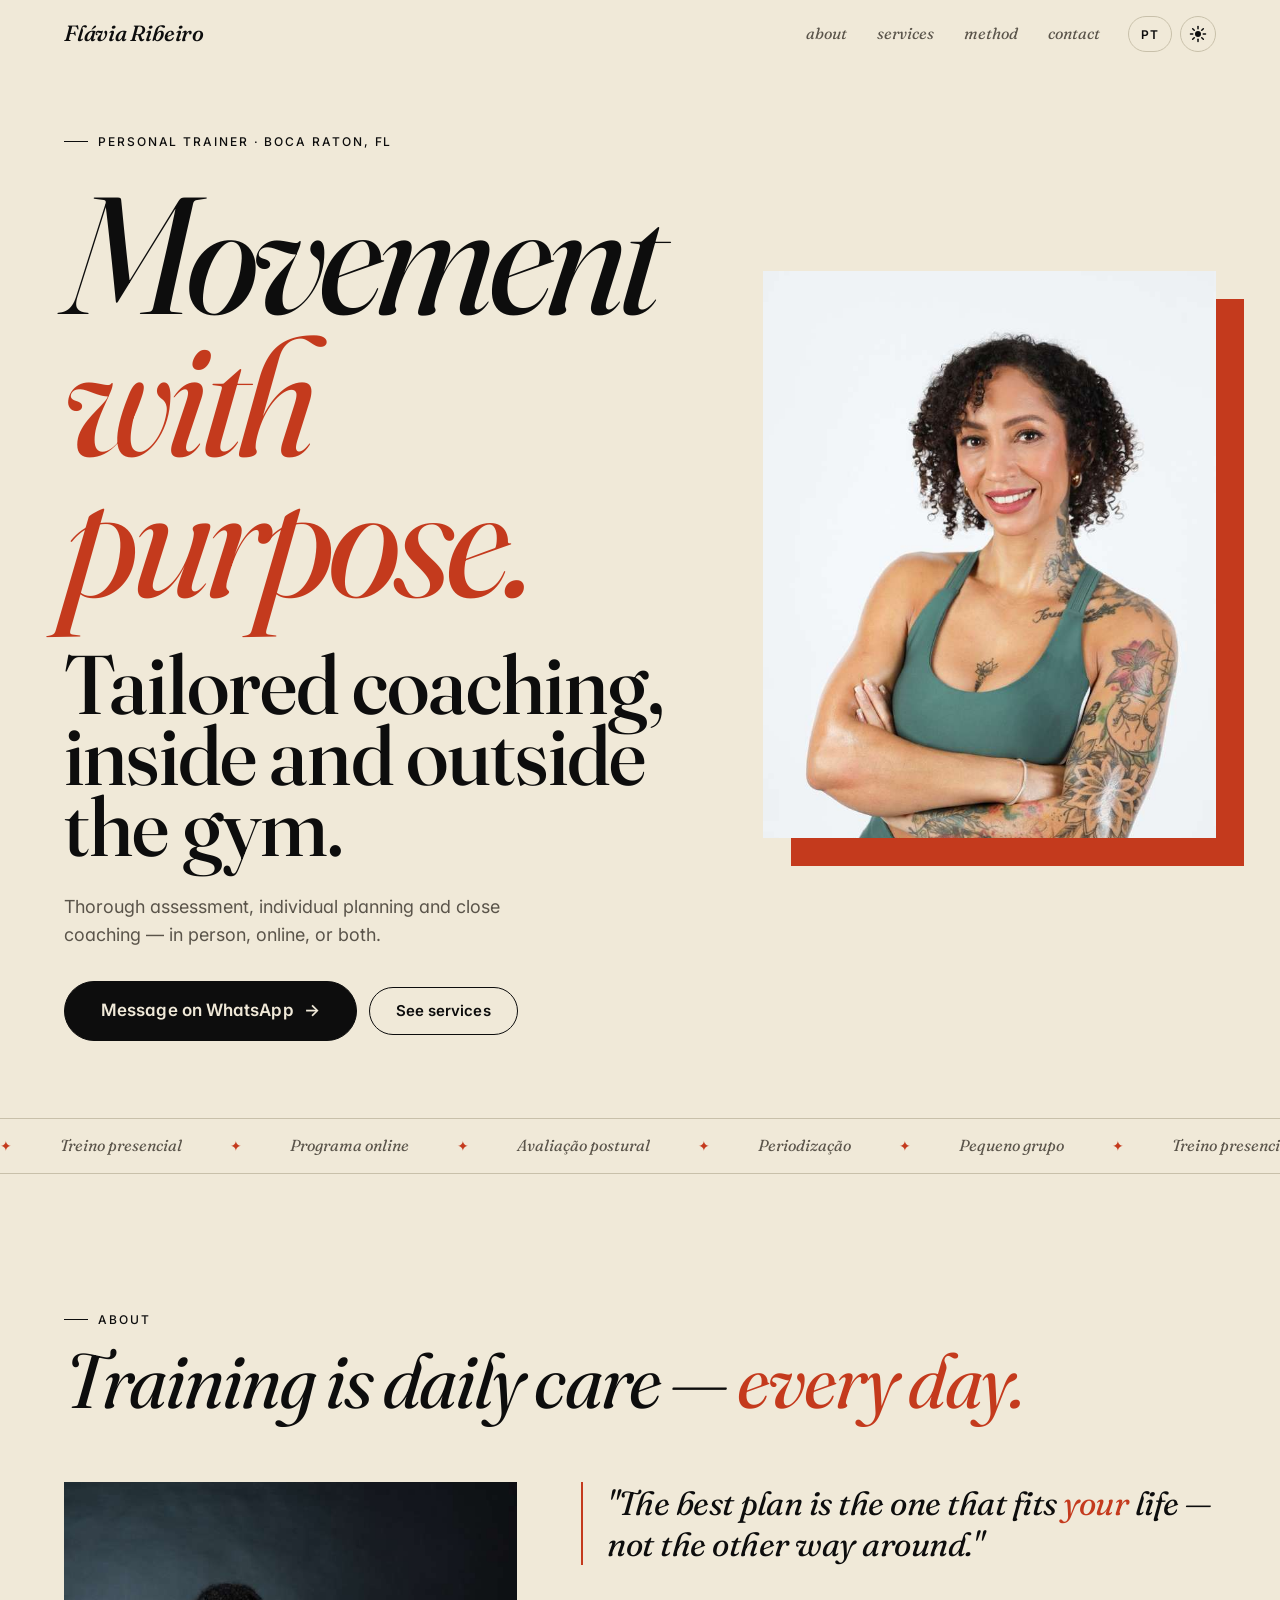
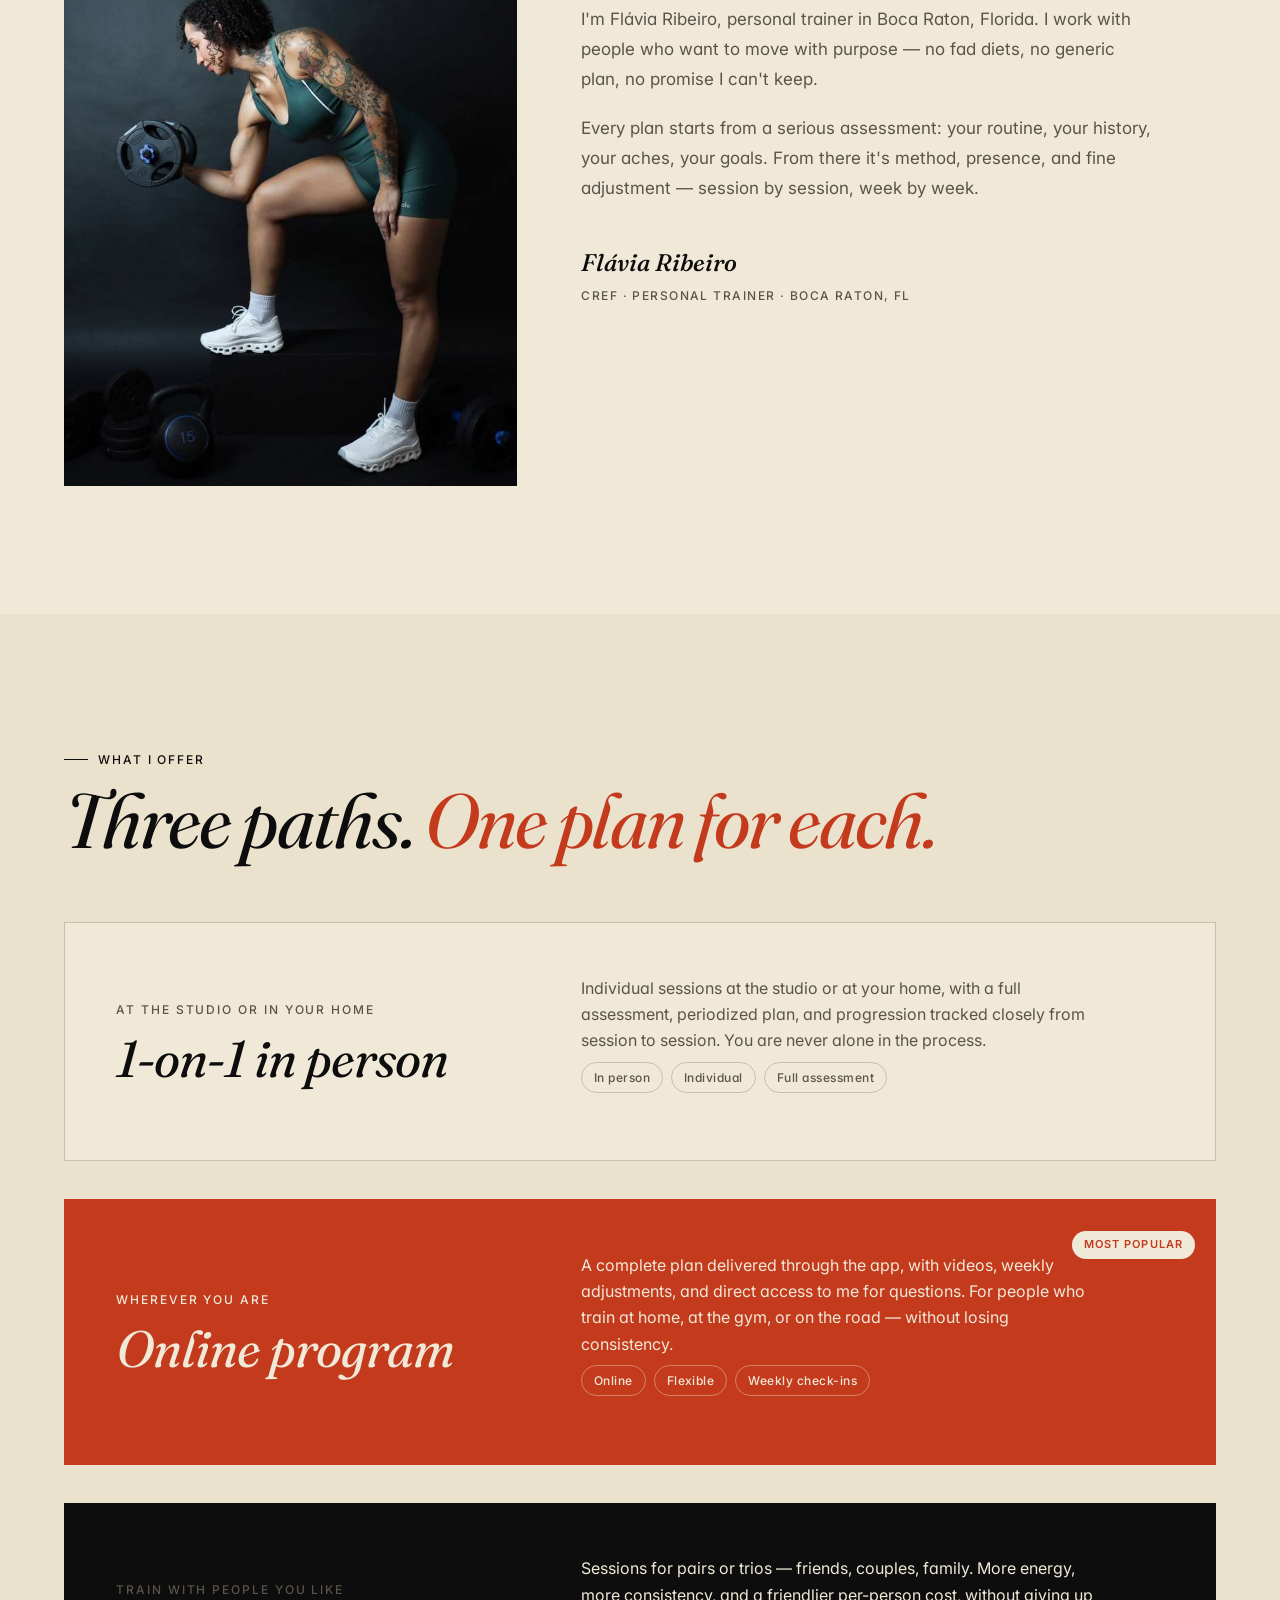
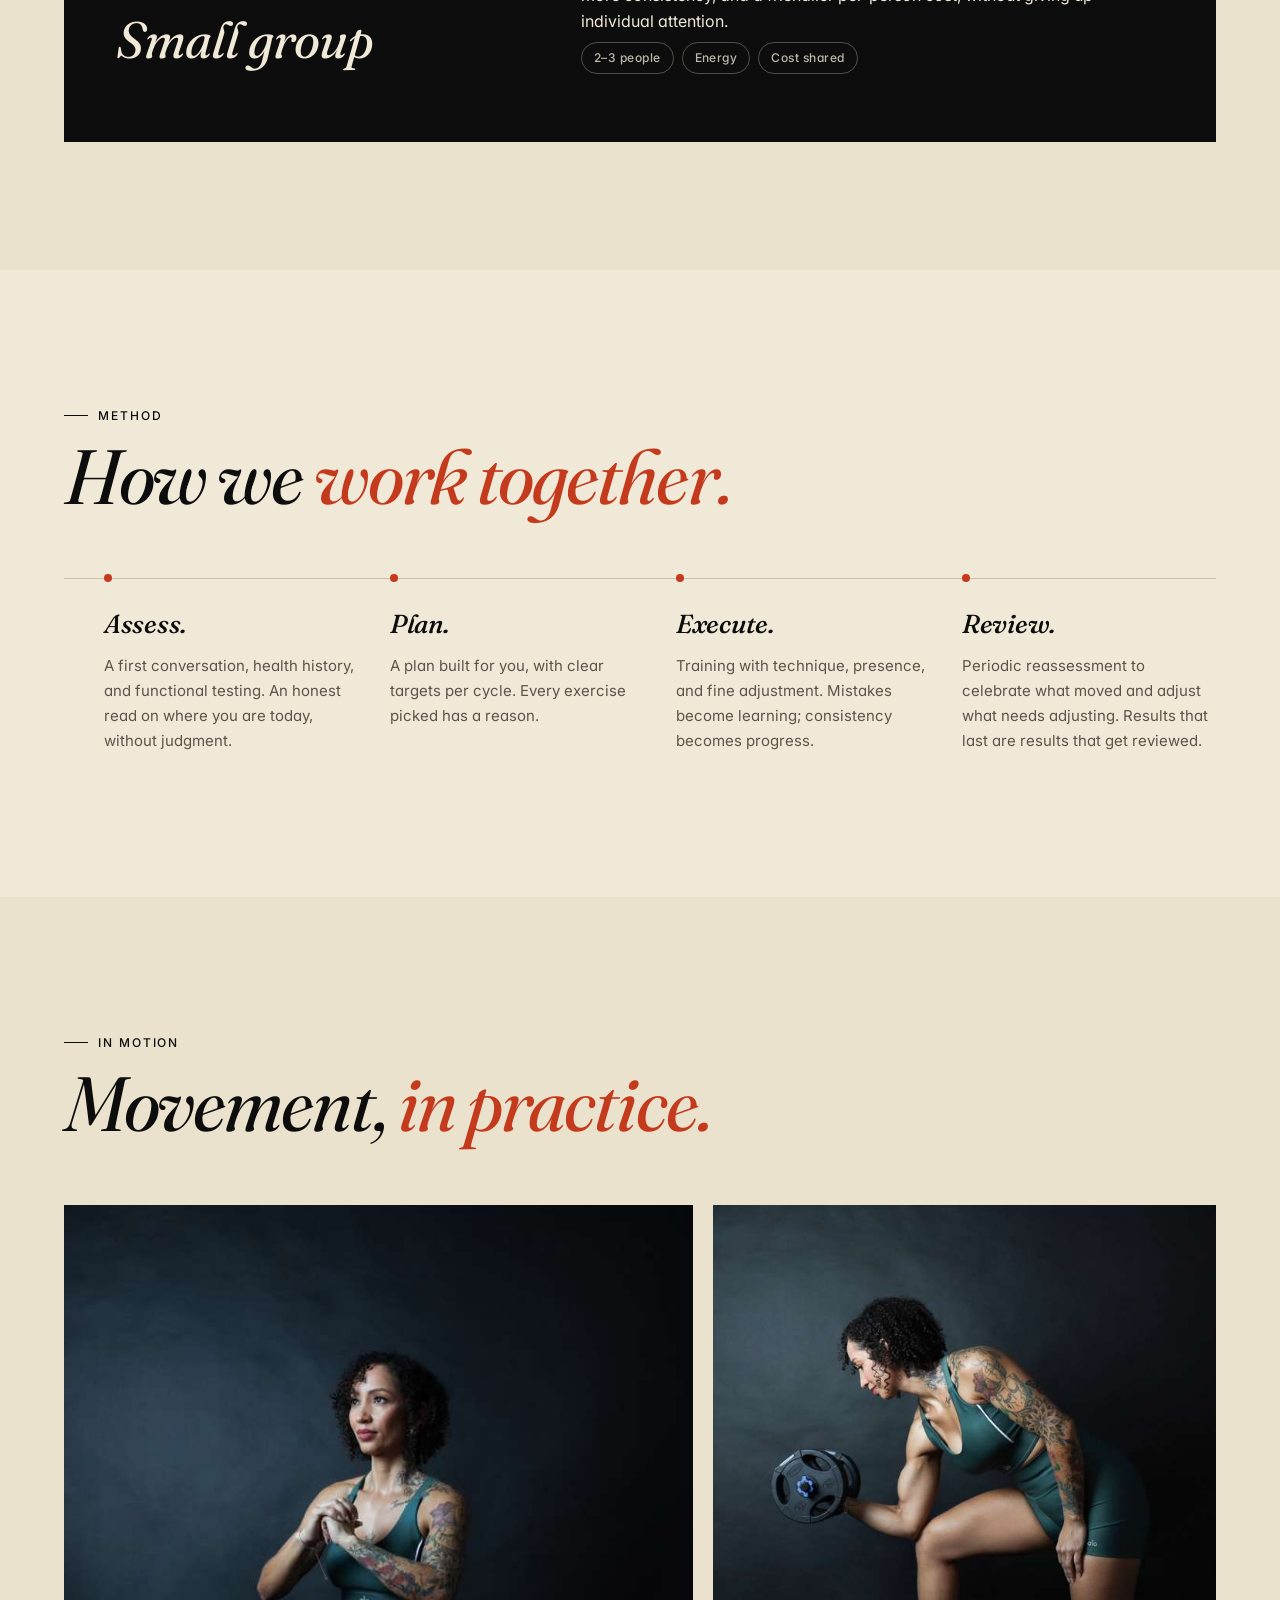
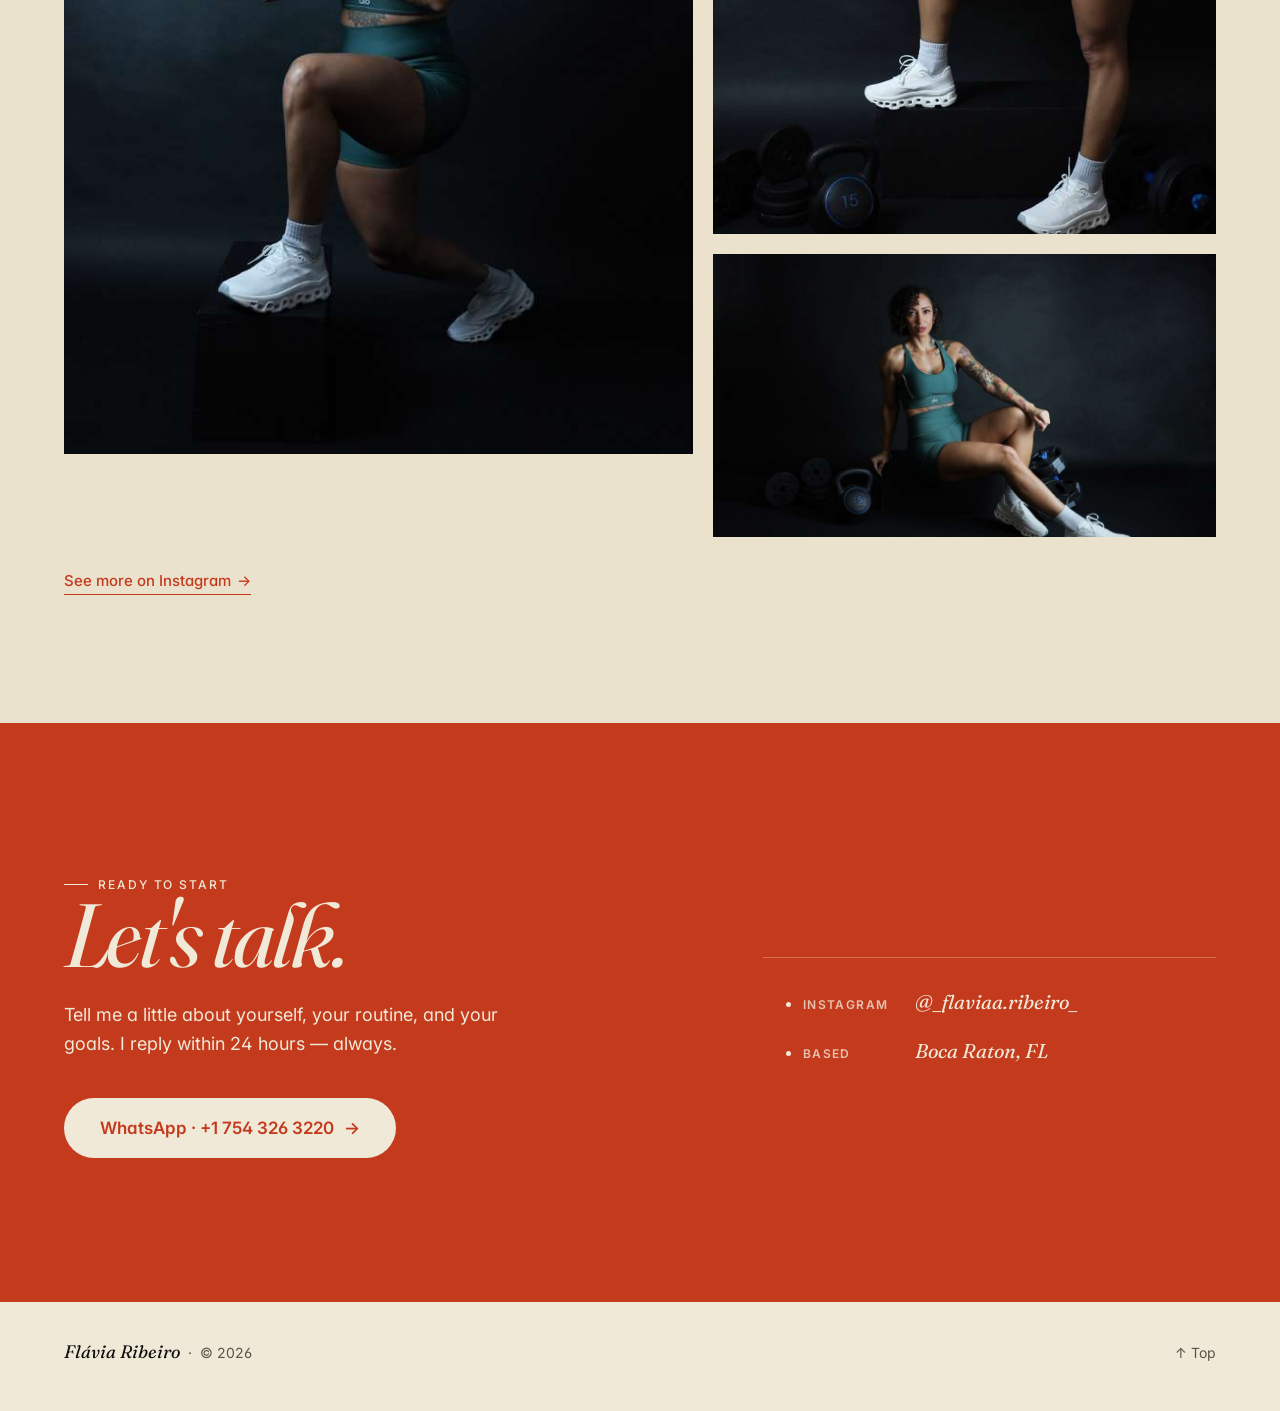
==== commit f327366e: "Add Google Analytics (G-E8Y16LYH1F) Co-Authored-By: Claude Opus 4.7 <noreply@anthropic.com>" ====
--- a/index.html
+++ b/index.html
@@ -29,6 +29,14 @@
   <link href="https://fonts.googleapis.com/css2?family=Fraunces:ital,opsz,wght@0,9..144,400;0,9..144,500;1,9..144,400;1,9..144,500&family=Inter:wght@400;500;600;700&display=swap" rel="stylesheet">
 
   <link rel="stylesheet" href="styles.css">
+
+  <script async src="https://www.googletagmanager.com/gtag/js?id=G-E8Y16LYH1F"></script>
+  <script>
+    window.dataLayer = window.dataLayer || [];
+    function gtag(){dataLayer.push(arguments);}
+    gtag('js', new Date());
+    gtag('config', 'G-E8Y16LYH1F');
+  </script>
 
   <script>
     (function () {
--- a/styles.css
+++ b/styles.css
@@ -296,7 +296,6 @@
   position: relative;
   padding-top: 4.25rem; /* push past fixed header */
   padding-bottom: clamp(3rem, 6vw, 5rem);
-  overflow: hidden;
 }
 
 .hero__grid {
@@ -308,8 +307,9 @@
 
 @media (min-width: 880px) {
   .hero__grid {
-    grid-template-columns: 1.15fr 1fr;
-    gap: 0;
+    grid-template-columns: 1.4fr 1fr;
+    gap: 4rem;
+    align-items: center;
     min-height: calc(100vh - 4.25rem);
   }
 }
@@ -373,29 +373,38 @@
   position: relative;
   margin: 0;
   aspect-ratio: 4 / 5;
-  overflow: hidden;
   background: var(--c-bg-soft);
 }
 
-@media (min-width: 880px) {
-  .hero__photo {
-    aspect-ratio: auto;
-    margin-right: calc(-1 * (50vw - 42rem));    /* bleed past container right edge */
-    margin-top: -4.25rem;                        /* bleed up under fixed header */
-  }
-}
-
-@media (min-width: 1280px) {
-  .hero__photo {
-    margin-right: calc(-1 * (50vw - 42rem));
-  }
+/* Decorative accent block behind the photo — offset for editorial feel */
+.hero__photo::before {
+  content: '';
+  position: absolute;
+  inset: 1.25rem -1.25rem -1.25rem 1.25rem;
+  background: var(--c-accent);
+  z-index: 0;
+  pointer-events: none;
 }
 
 .hero__photo img {
+  position: relative;
+  z-index: 1;
   width: 100%; height: 100%;
   object-fit: cover;
   object-position: center 20%;
   display: block;
+}
+
+@media (min-width: 880px) {
+  .hero__photo {
+    width: 100%;
+    max-width: 32rem;          /* ≈ 512px — keeps the 684px source from upscaling */
+    margin: 0 0 0 auto;        /* right-aligned in its grid column */
+    aspect-ratio: 4 / 5;
+  }
+  .hero__photo::before {
+    inset: 1.75rem -1.75rem -1.75rem 1.75rem;
+  }
 }
 
 /* Marquee at bottom of hero */
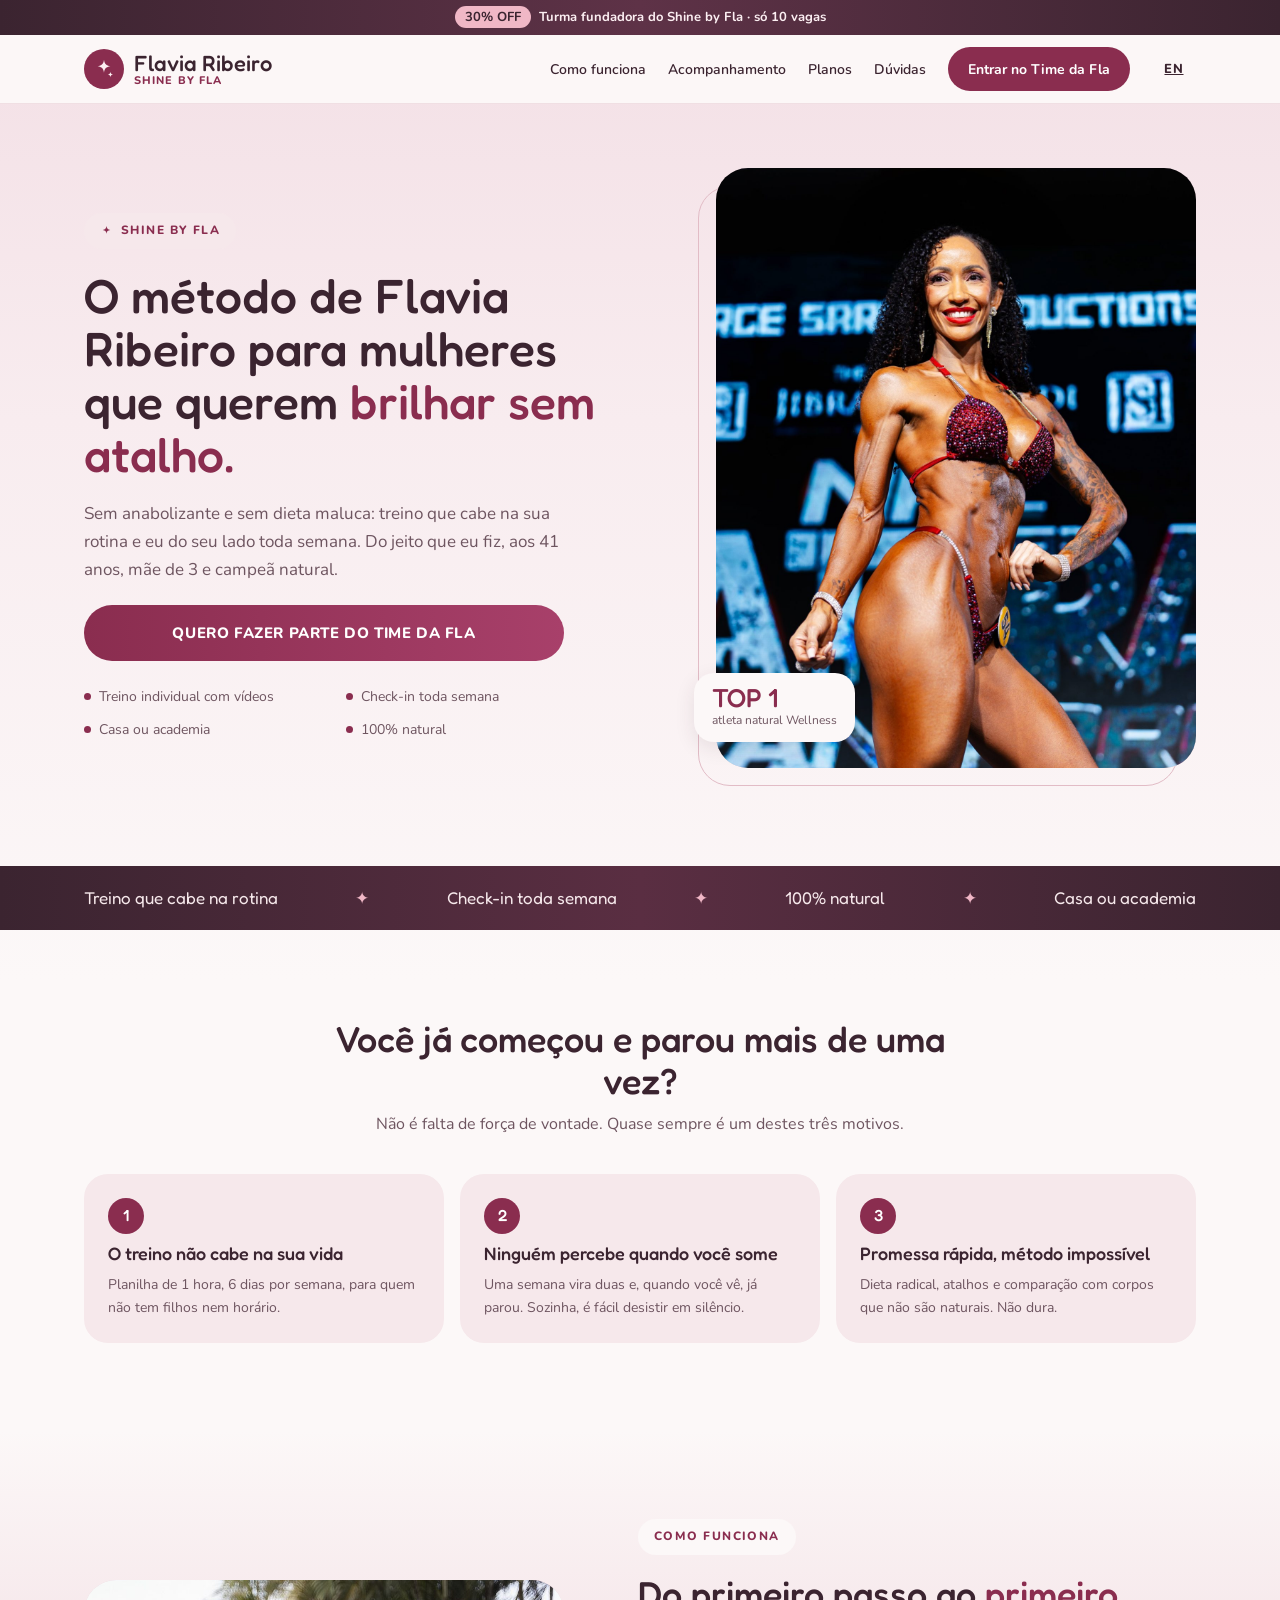
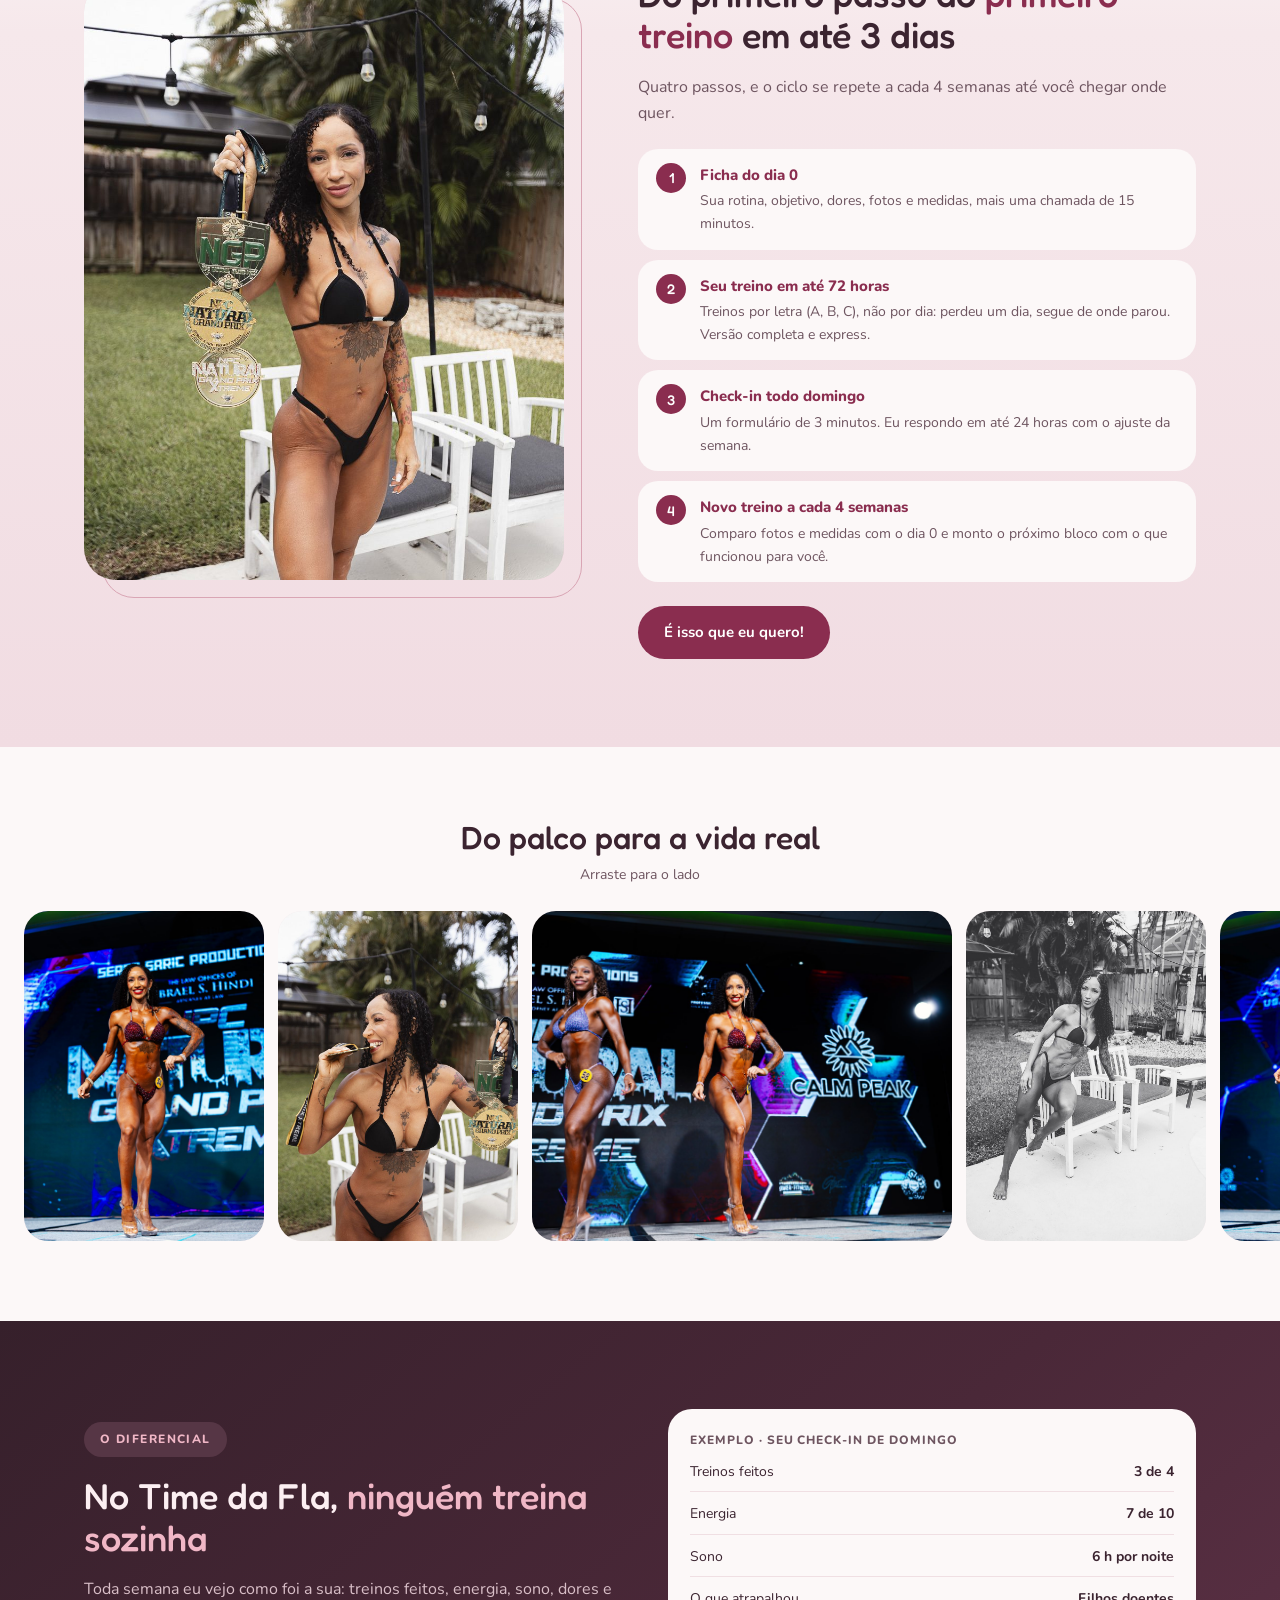
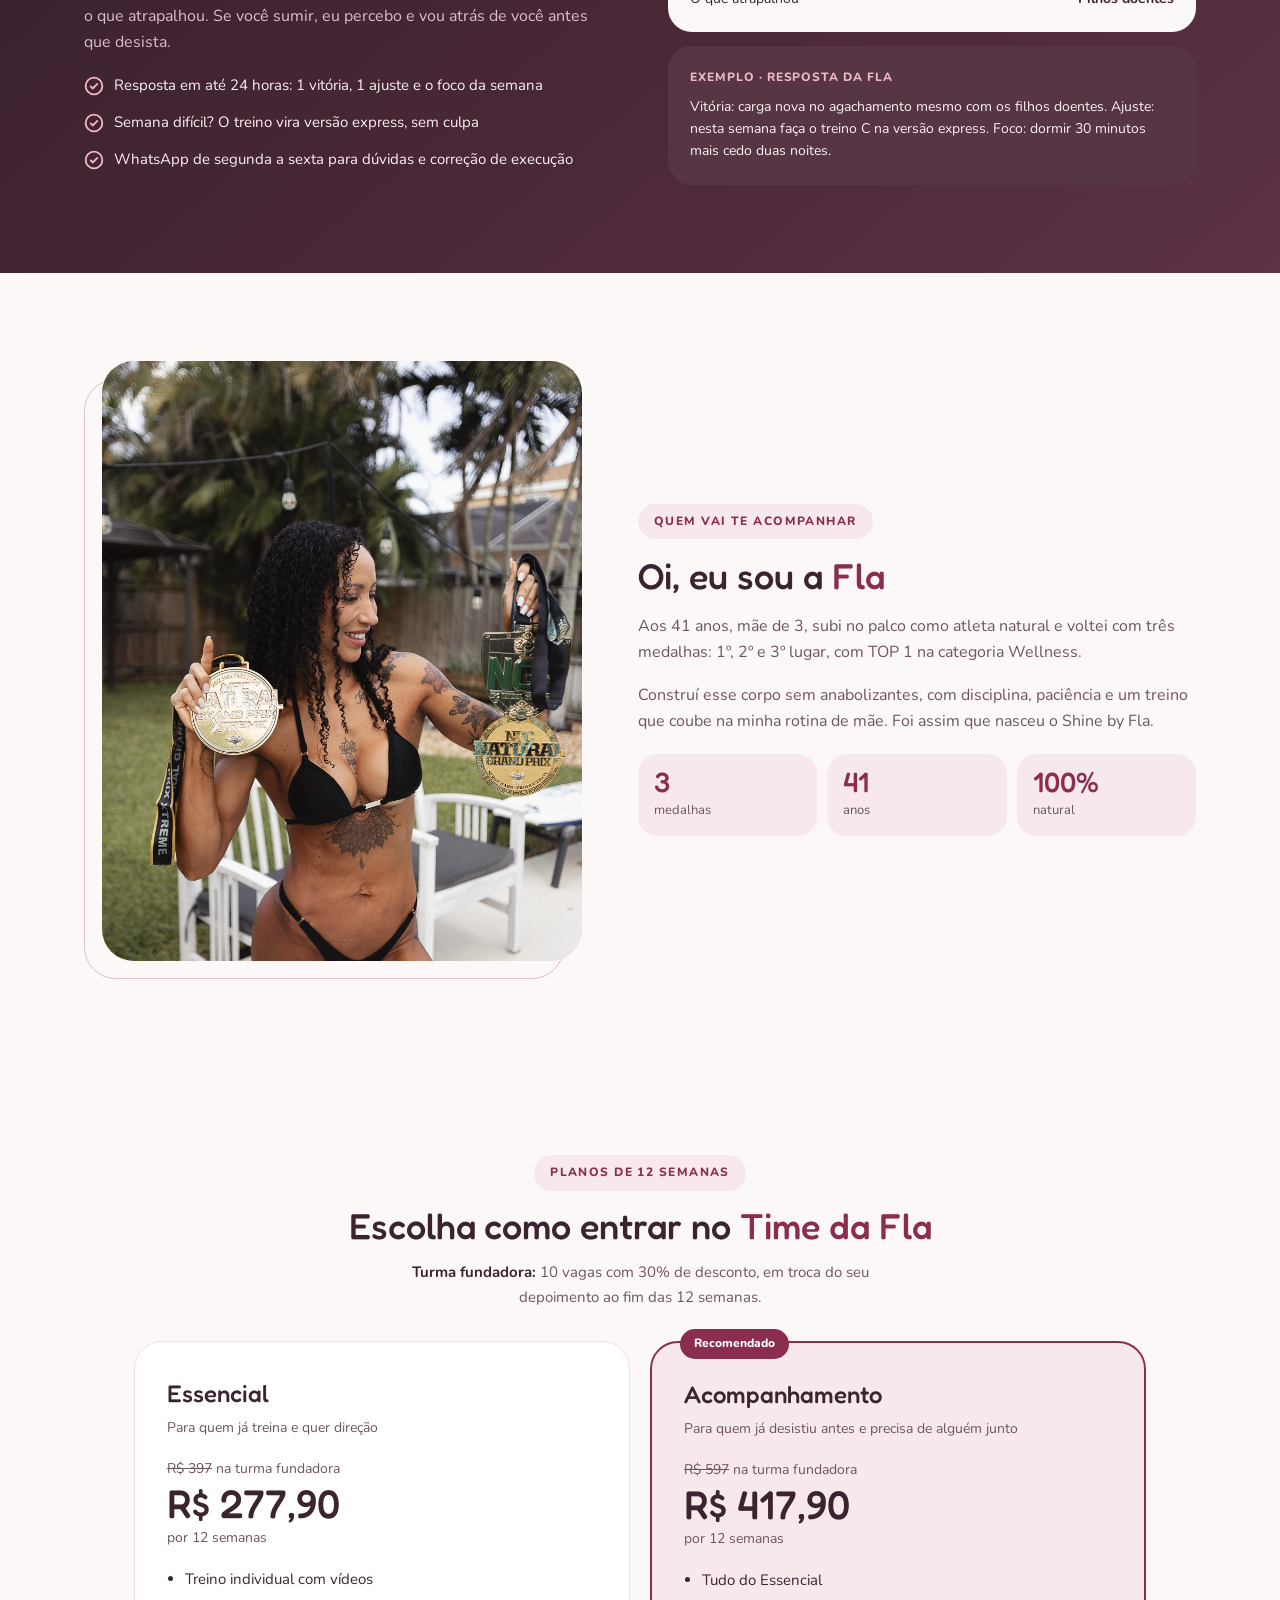
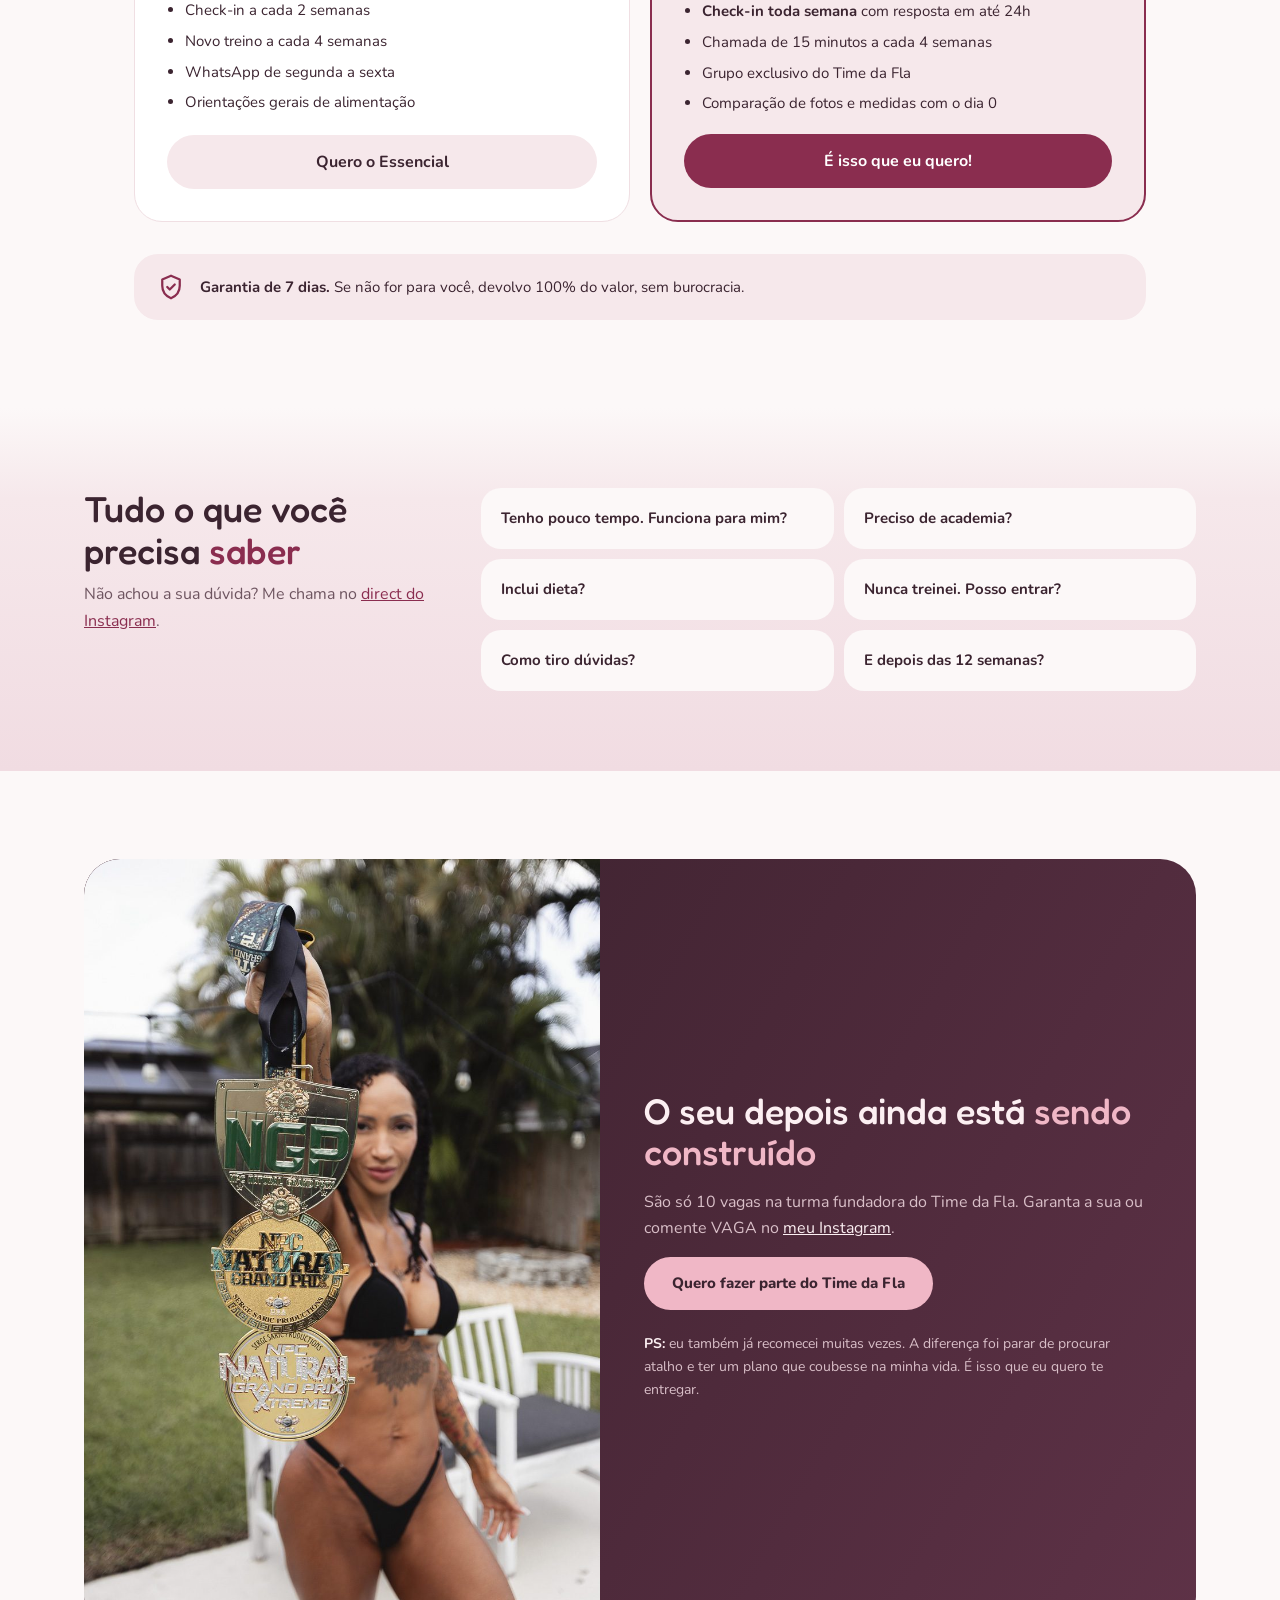
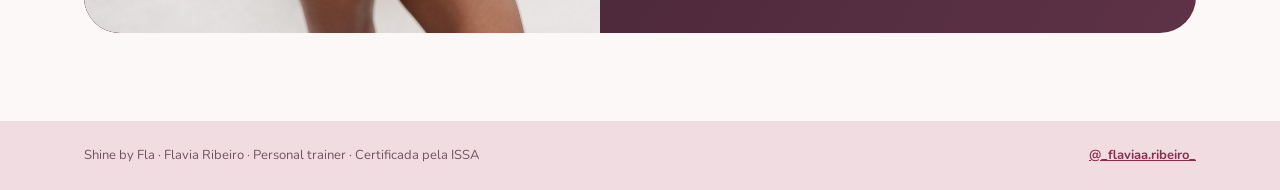
==== commit b109c264: "Add page rebuild, English version and SEO files Completes 43a4dea, which only staged the image chang" ====
--- a/index.html
+++ b/index.html
@@ -3,30 +3,108 @@
 <head>
   <meta charset="utf-8">
   <meta name="viewport" content="width=device-width, initial-scale=1">
-  <title data-i18n="meta.title">Flávia Ribeiro — Personal Trainer</title>
-  <meta name="description" content="Flávia Ribeiro — personal trainer em Boca Raton, FL. Treinos presenciais e online com método e acompanhamento próximo." data-i18n="meta.description" data-i18n-attr="content">
-  <meta name="author" content="Flávia Ribeiro">
-  <meta name="theme-color" content="#f0e9d8" media="(prefers-color-scheme: light)">
-  <meta name="theme-color" content="#0a0907" media="(prefers-color-scheme: dark)">
-
-  <meta property="og:title" content="Flávia Ribeiro — Personal Trainer" data-i18n="meta.title" data-i18n-attr="content">
-  <meta property="og:description" content="Personal trainer em Boca Raton, FL. Movimento com propósito." data-i18n="meta.ogDescription" data-i18n-attr="content">
+  <title>Shine by Fla · Flavia Ribeiro</title>
+  <meta name="description" content="O método de Flavia Ribeiro para mulheres que querem brilhar sem atalho: treino que cabe na sua rotina, check-in toda semana e 100% natural.">
+  <meta name="author" content="Flavia Ribeiro">
+  <script>if (new URLSearchParams(location.search).get('lang') === 'en') location.replace('/en/');</script>
+  <meta name="theme-color" content="#FCF8F8">
+
+  <meta name="robots" content="index, follow, max-image-preview:large">
+
+  <meta property="og:site_name" content="Shine by Fla">
+  <meta property="og:title" content="Shine by Fla · Flavia Ribeiro">
+  <meta property="og:description" content="Sem anabolizante e sem dieta maluca: treino que cabe na sua rotina e acompanhamento toda semana.">
   <meta property="og:type" content="website">
+  <meta property="og:locale" content="pt_BR">
+  <meta property="og:locale:alternate" content="en_US">
   <meta property="og:url" content="https://flaribeiro.com/">
-  <meta property="og:image" content="https://flaribeiro.com/images/hero.jpg">
-  <meta property="og:image:alt" content="Flávia Ribeiro, personal trainer">
+  <meta property="og:image" content="https://flaribeiro.com/images/og.jpg">
+  <meta property="og:image:type" content="image/jpeg">
+  <meta property="og:image:width" content="1200">
+  <meta property="og:image:height" content="630">
+  <meta property="og:image:alt" content="Flavia Ribeiro sorrindo no palco do Grand Prix">
   <meta name="twitter:card" content="summary_large_image">
+  <meta name="twitter:title" content="Shine by Fla · Flavia Ribeiro">
+  <meta name="twitter:description" content="Sem anabolizante e sem dieta maluca: treino que cabe na sua rotina e acompanhamento toda semana.">
+  <meta name="twitter:image" content="https://flaribeiro.com/images/og.jpg">
+  <meta name="twitter:image:alt" content="Flavia Ribeiro sorrindo no palco do Grand Prix">
 
   <link rel="canonical" href="https://flaribeiro.com/">
   <link rel="alternate" hreflang="pt-BR" href="https://flaribeiro.com/">
-  <link rel="alternate" hreflang="en" href="https://flaribeiro.com/?lang=en">
+  <link rel="alternate" hreflang="en" href="https://flaribeiro.com/en/">
   <link rel="alternate" hreflang="x-default" href="https://flaribeiro.com/">
-
   <link rel="icon" type="image/svg+xml" href="favicon.svg">
+  <link rel="apple-touch-icon" href="apple-touch-icon.png">
+  <link rel="preload" as="image" href="images/hero-palco.jpg" fetchpriority="high">
+
+  <script type="application/ld+json">
+  {
+    "@context": "https://schema.org",
+    "@graph": [
+      {
+        "@type": "WebSite",
+        "@id": "https://flaribeiro.com/#website",
+        "url": "https://flaribeiro.com/",
+        "name": "Shine by Fla",
+        "inLanguage": "pt-BR",
+        "publisher": { "@id": "https://flaribeiro.com/#flavia" }
+      },
+      {
+        "@type": "Person",
+        "@id": "https://flaribeiro.com/#flavia",
+        "name": "Flavia Ribeiro",
+        "jobTitle": "Personal trainer",
+        "description": "Personal trainer certificada pela ISSA.",
+        "url": "https://flaribeiro.com/",
+        "image": "https://flaribeiro.com/images/hero-palco.jpg",
+        "sameAs": ["https://www.instagram.com/_flaviaa.ribeiro_/"]
+      },
+      {
+        "@type": "Service",
+        "@id": "https://flaribeiro.com/#servico",
+        "name": "Shine by Fla",
+        "serviceType": "Consultoria de treino online",
+        "description": "Programa de 12 semanas com treino individual em vídeo, check-in e acompanhamento, em casa ou na academia.",
+        "url": "https://flaribeiro.com/",
+        "image": "https://flaribeiro.com/images/hero-palco.jpg",
+        "provider": { "@id": "https://flaribeiro.com/#flavia" },
+        "offers": [
+          {
+            "@type": "Offer",
+            "name": "Essencial",
+            "price": "277.90",
+            "priceCurrency": "BRL",
+            "url": "https://flaribeiro.com/#planos"
+          },
+          {
+            "@type": "Offer",
+            "name": "Acompanhamento",
+            "price": "417.90",
+            "priceCurrency": "BRL",
+            "url": "https://flaribeiro.com/#planos"
+          }
+        ]
+      },
+      {
+        "@type": "FAQPage",
+        "@id": "https://flaribeiro.com/#duvidas",
+        "inLanguage": "pt-BR",
+        "mainEntity": [
+          { "@type": "Question", "name": "Tenho pouco tempo. Funciona para mim?", "acceptedAnswer": { "@type": "Answer", "text": "Sim. Todo treino tem versão express, e o treino é por letra: perdeu um dia, segue de onde parou." } },
+          { "@type": "Question", "name": "Preciso de academia?", "acceptedAnswer": { "@type": "Answer", "text": "Não. Monto o treino com o que você tem, em casa ou na academia." } },
+          { "@type": "Question", "name": "Inclui dieta?", "acceptedAnswer": { "@type": "Answer", "text": "Você recebe orientações gerais de alimentação. Plano alimentar individual é feito por nutricionista." } },
+          { "@type": "Question", "name": "Nunca treinei. Posso entrar?", "acceptedAnswer": { "@type": "Answer", "text": "Pode. A ficha do dia 0 define o seu nível, e os vídeos mostram cada exercício." } },
+          { "@type": "Question", "name": "Como tiro dúvidas?", "acceptedAnswer": { "@type": "Answer", "text": "Pelo WhatsApp, de segunda a sexta. Pode mandar vídeo do exercício para eu corrigir." } },
+          { "@type": "Question", "name": "E depois das 12 semanas?", "acceptedAnswer": { "@type": "Answer", "text": "Na semana 10 conversamos sobre o próximo ciclo. Quem renova antes da semana 12 tem 10% de desconto." } }
+        ]
+      }
+    ]
+  }
+  </script>
 
   <link rel="preconnect" href="https://fonts.googleapis.com">
   <link rel="preconnect" href="https://fonts.gstatic.com" crossorigin>
-  <link href="https://fonts.googleapis.com/css2?family=Fraunces:ital,opsz,wght@0,9..144,400;0,9..144,500;1,9..144,400;1,9..144,500&family=Inter:wght@400;500;600;700&display=swap" rel="stylesheet">
+  <link href="https://fonts.googleapis.com/css2?family=Fredoka:wght@400;500;600&family=Nunito:wght@400;500;600;700;800&display=swap" rel="stylesheet">
 
   <link rel="stylesheet" href="styles.css">
 
@@ -37,332 +115,318 @@
     gtag('js', new Date());
     gtag('config', 'G-E8Y16LYH1F');
   </script>
-
-  <script>
-    (function () {
-      try {
-        var saved = localStorage.getItem('lang');
-        var url = new URLSearchParams(location.search);
-        var fromUrl = url.get('lang');
-        var browser = (navigator.language || '').toLowerCase().startsWith('en') ? 'en' : 'pt-BR';
-        var lang = fromUrl || saved || browser;
-        if (lang !== 'en' && lang !== 'pt-BR') lang = 'pt-BR';
-        document.documentElement.lang = lang;
-      } catch (e) {}
-      try {
-        var t = localStorage.getItem('theme');
-        var d = window.matchMedia('(prefers-color-scheme: dark)').matches;
-        document.documentElement.dataset.theme = t || (d ? 'dark' : 'light');
-      } catch (e) {}
-    })();
-  </script>
 </head>
 <body>
-  <a class="skip-link" href="#main" data-i18n="skip">Ir para o conteúdo</a>
-
-  <header class="site-header">
-    <div class="site-header__inner">
-      <a class="brand" href="./" aria-label="Flávia Ribeiro — home">
-        <span class="brand__name">Flávia <em>Ribeiro</em></span>
-      </a>
-      <nav class="site-nav" aria-label="Primary">
-        <a href="#about" data-i18n="nav.about">sobre</a>
-        <a href="#services" data-i18n="nav.services">serviços</a>
-        <a href="#method" data-i18n="nav.method">método</a>
-        <a href="#contact" data-i18n="nav.contact">contato</a>
-      </nav>
-      <div class="site-header__actions">
-        <button
-          type="button"
-          class="lang-toggle"
-          id="lang-toggle"
-          aria-label="Trocar para inglês"
-          data-i18n-attr="aria-label"
-          data-i18n="aria.langToggle"
-        >
-          <span aria-hidden="true" id="lang-toggle-label">EN</span>
-        </button>
-        <button
-          type="button"
-          class="theme-toggle"
-          id="theme-toggle"
-          aria-label="Mudar para tema escuro"
-          data-i18n-attr="aria-label"
-          data-i18n="aria.themeToggle"
-          aria-pressed="false"
-        >
-          <svg class="theme-toggle__icon theme-toggle__icon--sun" viewBox="0 0 24 24" width="18" height="18" aria-hidden="true" focusable="false">
-            <circle cx="12" cy="12" r="4" fill="currentColor"/>
-            <g stroke="currentColor" stroke-width="2" stroke-linecap="round">
-              <line x1="12" y1="2"  x2="12" y2="5"/>
-              <line x1="12" y1="19" x2="12" y2="22"/>
-              <line x1="2"  y1="12" x2="5"  y2="12"/>
-              <line x1="19" y1="12" x2="22" y2="12"/>
-              <line x1="4.9" y1="4.9"   x2="7"    y2="7"/>
-              <line x1="17"  y1="17"    x2="19.1" y2="19.1"/>
-              <line x1="4.9" y1="19.1"  x2="7"    y2="17"/>
-              <line x1="17"  y1="7"     x2="19.1" y2="4.9"/>
-            </g>
-          </svg>
-          <svg class="theme-toggle__icon theme-toggle__icon--moon" viewBox="0 0 24 24" width="18" height="18" aria-hidden="true" focusable="false">
-            <path d="M21 12.8A9 9 0 1 1 11.2 3a7 7 0 0 0 9.8 9.8z" fill="currentColor"/>
-          </svg>
-        </button>
+  <a class="skip-link" href="#topo">Ir para o conteúdo</a>
+
+  <svg width="0" height="0" style="position:absolute" aria-hidden="true">
+    <symbol id="i-sparkle" viewBox="0 0 24 24"><path d="M12 2c.6 4.6 2.4 6.4 7 7-4.6.6-6.4 2.4-7 7-.6-4.6-2.4-6.4-7-7 4.6-.6 6.4-2.4 7-7z"/></symbol>
+    <symbol id="i-sparkles" viewBox="0 0 24 24"><path d="M12 2c.6 4.6 2.4 6.4 7 7-4.6.6-6.4 2.4-7 7-.6-4.6-2.4-6.4-7-7 4.6-.6 6.4-2.4 7-7z"/><path d="M19 15c.3 2 1 2.7 3 3-2 .3-2.7 1-3 3-.3-2-1-2.7-3-3 2-.3 2.7-1 3-3z"/></symbol>
+    <symbol id="i-check" viewBox="0 0 24 24"><circle cx="12" cy="12" r="10"/><path d="M8 12.5l2.5 2.5L16 9.5"/></symbol>
+  </svg>
+
+  <div class="page">
+
+    <header class="site-header">
+      <div class="promo"><span class="promo__tag">30% OFF</span>Turma fundadora do Shine by Fla · só 10 vagas</div>
+      <div class="site-header__bar">
+        <a class="brand" href="#topo">
+          <span class="brand__mark"><svg aria-hidden="true" width="22" height="22"><use href="#i-sparkles"/></svg></span>
+          <span class="brand__text">
+            <span class="brand__name">Flavia Ribeiro</span>
+            <span class="brand__sub">SHINE BY FLA</span>
+          </span>
+        </a>
+        <nav class="site-nav" aria-label="Seções">
+          <a class="site-nav__link" href="#como-funciona">Como funciona</a>
+          <a class="site-nav__link" href="#acompanhamento">Acompanhamento</a>
+          <a class="site-nav__link" href="#planos">Planos</a>
+          <a class="site-nav__link" href="#duvidas">Dúvidas</a>
+          <a class="btn btn--accent btn--nav" href="#planos">Entrar no Time da Fla</a>
+          <a class="lang-link" href="en/" hreflang="en" lang="en" aria-label="Read this page in English">EN</a>
+        </nav>
       </div>
-    </div>
-  </header>
-
-  <main id="main">
-
-    <section class="hero">
-      <div class="container hero__grid">
-        <div class="hero__copy">
-          <p class="eyebrow hero__eyebrow" data-i18n="hero.eyebrow">Personal Trainer · Boca Raton, FL</p>
-          <h1 class="hero__title">
-            <span class="hero__title-line" data-i18n="hero.titleL1">Movimento</span>
-            <span class="hero__title-line hero__title-line--accent" data-i18n="hero.titleL2">com propósito.</span>
-            <span class="hero__title-line hero__title-line--small" data-i18n="hero.titleL3">Treino sob medida, dentro e fora da academia.</span>
-          </h1>
-          <p class="hero__lede" data-i18n="hero.lede">Avaliação detalhada, plano individual e acompanhamento próximo — em sessões presenciais, online, ou nas duas.</p>
-          <div class="hero__ctas">
-            <a class="button button--large" href="https://wa.me/17543263220" rel="noopener" data-i18n="hero.cta1">
-              Conversar no WhatsApp <span class="button__arrow" aria-hidden="true">→</span>
-            </a>
-            <a class="button button--ghost" href="#services" data-i18n="hero.cta2">Ver serviços</a>
-          </div>
-        </div>
-
-        <figure class="hero__photo">
-          <img
-            src="images/hero.jpg"
-            alt="Flávia Ribeiro, personal trainer, sorrindo com os braços cruzados"
-            data-i18n="hero.photoAlt"
-            data-i18n-attr="alt"
-            width="683" height="1024"
-            loading="eager"
-            decoding="async"
-            fetchpriority="high"
-          >
-        </figure>
+    </header>
+
+    <main>
+
+      <section id="topo" class="wrap split hero">
+        <div class="split__text split__text--wide hero__copy">
+          <p class="pill pill--soft pill--icon"><svg aria-hidden="true" width="13" height="13"><use href="#i-sparkle"/></svg>SHINE BY FLA</p>
+          <h1>O método de Flavia Ribeiro para mulheres que querem <span class="hl">brilhar sem atalho.</span></h1>
+          <p class="hero__lede">Sem anabolizante e sem dieta maluca: treino que cabe na sua rotina e eu do seu lado toda semana. Do jeito que eu fiz, aos 41 anos, mãe de 3 e campeã natural.</p>
+          <a class="btn btn--hero" href="#planos">QUERO FAZER PARTE DO TIME DA FLA</a>
+          <ul class="hero__points">
+            <li>Treino individual com vídeos</li>
+            <li>Check-in toda semana</li>
+            <li>Casa ou academia</li>
+            <li>100% natural</li>
+          </ul>
+        </div>
+        <div class="framed framed--left">
+          <div class="framed__line" aria-hidden="true"></div>
+          <img src="images/hero-palco.jpg" alt="Flavia Ribeiro sorrindo no palco do Grand Prix" width="1350" height="1800" style="object-position: center 22%" fetchpriority="high" decoding="async">
+          <div class="badge">
+            <span class="badge__title">TOP 1</span>
+            <span class="badge__sub">atleta natural Wellness</span>
+          </div>
+        </div>
+      </section>
+
+      <section class="pillars" aria-label="Pilares do Shine by Fla">
+        <div class="wrap pillars__row">
+          <span>Treino que cabe na rotina</span>
+          <span class="pillars__star" aria-hidden="true">✦</span>
+          <span>Check-in toda semana</span>
+          <span class="pillars__star" aria-hidden="true">✦</span>
+          <span>100% natural</span>
+          <span class="pillars__star" aria-hidden="true">✦</span>
+          <span>Casa ou academia</span>
+        </div>
+      </section>
+
+      <section class="wrap section pain">
+        <div class="section-head">
+          <h2>Você já começou e parou mais de uma vez?</h2>
+          <p>Não é falta de força de vontade. Quase sempre é um destes três motivos.</p>
+        </div>
+        <div class="pain__grid">
+          <div class="pain__card">
+            <p class="num num--lg">1</p>
+            <h3>O treino não cabe na sua vida</h3>
+            <p>Planilha de 1 hora, 6 dias por semana, para quem não tem filhos nem horário.</p>
+          </div>
+          <div class="pain__card">
+            <p class="num num--lg">2</p>
+            <h3>Ninguém percebe quando você some</h3>
+            <p>Uma semana vira duas e, quando você vê, já parou. Sozinha, é fácil desistir em silêncio.</p>
+          </div>
+          <div class="pain__card">
+            <p class="num num--lg">3</p>
+            <h3>Promessa rápida, método impossível</h3>
+            <p>Dieta radical, atalhos e comparação com corpos que não são naturais. Não dura.</p>
+          </div>
+        </div>
+      </section>
+
+      <section id="como-funciona" class="how">
+        <div class="wrap split split--reverse section">
+          <div class="framed framed--right">
+            <div class="framed__line" aria-hidden="true"></div>
+            <img src="images/como-funciona-medalhas.jpg" alt="Flavia segurando as três medalhas do Grand Prix" width="900" height="1350" style="object-position: center 28%" loading="lazy" decoding="async">
+          </div>
+          <div class="split__text split__text--wide stack-18">
+            <p class="pill pill--light">COMO FUNCIONA</p>
+            <h2>Do primeiro passo ao <span class="hl">primeiro treino</span> em até 3 dias</h2>
+            <p class="muted">Quatro passos, e o ciclo se repete a cada 4 semanas até você chegar onde quer.</p>
+            <ol class="steps">
+              <li class="step">
+                <span class="num">1</span>
+                <div><h3>Ficha do dia 0</h3><p>Sua rotina, objetivo, dores, fotos e medidas, mais uma chamada de 15 minutos.</p></div>
+              </li>
+              <li class="step">
+                <span class="num">2</span>
+                <div><h3>Seu treino em até 72 horas</h3><p>Treinos por letra (A, B, C), não por dia: perdeu um dia, segue de onde parou. Versão completa e express.</p></div>
+              </li>
+              <li class="step">
+                <span class="num">3</span>
+                <div><h3>Check-in todo domingo</h3><p>Um formulário de 3 minutos. Eu respondo em até 24 horas com o ajuste da semana.</p></div>
+              </li>
+              <li class="step">
+                <span class="num">4</span>
+                <div><h3>Novo treino a cada 4 semanas</h3><p>Comparo fotos e medidas com o dia 0 e monto o próximo bloco com o que funcionou para você.</p></div>
+              </li>
+            </ol>
+            <a class="btn btn--accent btn--inline" href="#planos">É isso que eu quero!</a>
+          </div>
+        </div>
+      </section>
+
+      <section class="gallery" aria-labelledby="galeria-titulo">
+        <div class="wrap section-head section-head--tight">
+          <h2 id="galeria-titulo" class="h2--sm">Do palco para a vida real</h2>
+          <p class="small">Arraste para o lado</p>
+        </div>
+        <div class="rail" tabindex="0" role="group" aria-labelledby="galeria-titulo">
+          <div class="rail__track">
+            <img src="images/galeria-1.jpg" alt="Flavia de frente no palco do NPC Natural Grand Prix" width="1350" height="1800" style="object-position: center 35%" loading="lazy" decoding="async">
+            <img src="images/galeria-2.jpg" alt="Flavia mordendo a medalha, sorrindo" width="900" height="1350" style="object-position: center 25%" loading="lazy" decoding="async">
+            <img class="rail__wide" src="images/galeria-3.jpg" alt="Flavia na comparação de palco" width="1800" height="1350" style="object-position: 78% center" loading="lazy" decoding="async">
+            <img src="images/galeria-4.jpg" alt="Flavia em foto preto e branco no quintal" width="900" height="1350" style="object-position: center 40%" loading="lazy" decoding="async">
+            <img src="images/galeria-5.jpg" alt="Flavia em pose lateral no palco" width="1350" height="1800" style="object-position: center 35%" loading="lazy" decoding="async">
+            <img src="images/galeria-6.jpg" alt="Flavia sorrindo no palco" width="1350" height="1800" style="object-position: center 30%" loading="lazy" decoding="async">
+            <img src="images/galeria-7.jpg" alt="Flavia em pose de costas no palco" width="1350" height="1800" style="object-position: center 35%" loading="lazy" decoding="async">
+            <img src="images/galeria-8.jpg" alt="Flavia caminhando no palco" width="1350" height="1800" style="object-position: center 40%" loading="lazy" decoding="async">
+            <img src="images/galeria-9.jpg" alt="Flavia em pose frontal no palco" width="1350" height="1800" style="object-position: center 30%" loading="lazy" decoding="async">
+          </div>
+        </div>
+      </section>
+
+      <section id="acompanhamento" class="coach">
+        <div class="wrap split section">
+          <div class="split__text stack-18">
+            <p class="pill pill--dark">O DIFERENCIAL</p>
+            <h2>No Time da Fla, <span class="hl-light">ninguém treina sozinha</span></h2>
+            <p class="coach__lede">Toda semana eu vejo como foi a sua: treinos feitos, energia, sono, dores e o que atrapalhou. Se você sumir, eu percebo e vou atrás de você antes que desista.</p>
+            <ul class="coach__list">
+              <li><svg aria-hidden="true" width="20" height="20"><use href="#i-check"/></svg><span>Resposta em até 24 horas: 1 vitória, 1 ajuste e o foco da semana</span></li>
+              <li><svg aria-hidden="true" width="20" height="20"><use href="#i-check"/></svg><span>Semana difícil? O treino vira versão express, sem culpa</span></li>
+              <li><svg aria-hidden="true" width="20" height="20"><use href="#i-check"/></svg><span>WhatsApp de segunda a sexta para dúvidas e correção de execução</span></li>
+            </ul>
+          </div>
+          <div class="split__text coach__cards">
+            <div class="checkin">
+              <p class="card-label">Exemplo · seu check-in de domingo</p>
+              <div class="checkin__row"><span>Treinos feitos</span><strong>3 de 4</strong></div>
+              <div class="checkin__row"><span>Energia</span><strong>7 de 10</strong></div>
+              <div class="checkin__row"><span>Sono</span><strong>6 h por noite</strong></div>
+              <div class="checkin__row"><span>O que atrapalhou</span><strong>Filhos doentes</strong></div>
+            </div>
+            <div class="reply">
+              <p class="card-label">Exemplo · resposta da Fla</p>
+              <p>Vitória: carga nova no agachamento mesmo com os filhos doentes. Ajuste: nesta semana faça o treino C na versão express. Foco: dormir 30 minutos mais cedo duas noites.</p>
+            </div>
+          </div>
+        </div>
+      </section>
+
+      <section class="wrap split section about">
+        <div class="framed framed--left">
+          <div class="framed__line" aria-hidden="true"></div>
+          <img src="images/sobre-medalhas.jpg" alt="Flavia sorrindo com as medalhas no quintal de casa" width="900" height="1350" style="object-position: 52% 30%" loading="lazy" decoding="async">
+        </div>
+        <div class="split__text split__text--wide stack-16">
+          <p class="pill pill--soft">QUEM VAI TE ACOMPANHAR</p>
+          <h2>Oi, eu sou a <span class="hl">Fla</span></h2>
+          <p class="muted">Aos 41 anos, mãe de 3, subi no palco como atleta natural e voltei com três medalhas: 1º, 2º e 3º lugar, com TOP 1 na categoria Wellness.</p>
+          <p class="muted">Construí esse corpo sem anabolizantes, com disciplina, paciência e um treino que coube na minha rotina de mãe. Foi assim que nasceu o Shine by Fla.</p>
+          <div class="stats">
+            <div class="stat"><p class="stat__value">3</p><p class="stat__label">medalhas</p></div>
+            <div class="stat"><p class="stat__value">41</p><p class="stat__label">anos</p></div>
+            <div class="stat"><p class="stat__value">100%</p><p class="stat__label">natural</p></div>
+          </div>
+        </div>
+      </section>
+
+      <!--
+        DEPOIMENTOS: desativado até termos conteúdo real e autorizado.
+        Para ativar, remova este comentário e troque cada item entre colchetes.
+
+      <section class="proof" aria-labelledby="depoimentos-titulo">
+        <div class="wrap section-head section-head--tight">
+          <h2 id="depoimentos-titulo">Elas começaram de onde <span class="hl">você está</span></h2>
+          <p>Resultados do Time da Fla</p>
+        </div>
+        <div class="rail" tabindex="0" role="group" aria-labelledby="depoimentos-titulo">
+          <div class="rail__track">
+            <div class="proof__card">
+              <img src="images/[FOTO-1].jpg" alt="[Antes e depois de NOME]" width="120" height="120">
+              <p>[DEPOIMENTO 1: nome, idade, rotina, semanas e resultado]</p>
+            </div>
+            <div class="proof__card">
+              <img src="images/[FOTO-2].jpg" alt="[Antes e depois de NOME]" width="120" height="120">
+              <p>[DEPOIMENTO 2: com autorização da aluna]</p>
+            </div>
+            <div class="proof__card">
+              <img src="images/[PRINT].jpg" alt="[Mensagem de NOME]" width="120" height="120">
+              <p>[DEPOIMENTO 3: print de mensagem de aluna]</p>
+            </div>
+          </div>
+        </div>
+      </section>
+      -->
+
+      <section id="planos" class="plans">
+        <div class="plans__head">
+          <p class="pill pill--soft">PLANOS DE 12 SEMANAS</p>
+          <h2>Escolha como entrar no <span class="hl">Time da Fla</span></h2>
+          <p><strong>Turma fundadora:</strong> 10 vagas com 30% de desconto, em troca do seu depoimento ao fim das 12 semanas.</p>
+        </div>
+        <div class="plans__grid">
+          <div class="plan">
+            <div>
+              <h3>Essencial</h3>
+              <p class="plan__for">Para quem já treina e quer direção</p>
+            </div>
+            <div>
+              <p class="plan__note"><s>R$ 397</s> na turma fundadora</p>
+              <p class="plan__price">R$ 277,90</p>
+              <p class="plan__note">por 12 semanas</p>
+            </div>
+            <ul class="plan__list">
+              <li>Treino individual com vídeos</li>
+              <li>Check-in a cada 2 semanas</li>
+              <li>Novo treino a cada 4 semanas</li>
+              <li>WhatsApp de segunda a sexta</li>
+              <li>Orientações gerais de alimentação</li>
+            </ul>
+            <a class="btn btn--soft btn--plan" href="https://wa.me/17543263220?text=Oi%20Fla!%20Quero%20entrar%20no%20Time%20da%20Fla%20com%20o%20plano%20Essencial." rel="noopener">Quero o Essencial</a>
+          </div>
+          <div class="plan plan--featured">
+            <p class="plan__flag">Recomendado</p>
+            <div>
+              <h3>Acompanhamento</h3>
+              <p class="plan__for">Para quem já desistiu antes e precisa de alguém junto</p>
+            </div>
+            <div>
+              <p class="plan__note"><s>R$ 597</s> na turma fundadora</p>
+              <p class="plan__price">R$ 417,90</p>
+              <p class="plan__note">por 12 semanas</p>
+            </div>
+            <ul class="plan__list">
+              <li>Tudo do Essencial</li>
+              <li><strong>Check-in toda semana</strong> com resposta em até 24h</li>
+              <li>Chamada de 15 minutos a cada 4 semanas</li>
+              <li>Grupo exclusivo do Time da Fla</li>
+              <li>Comparação de fotos e medidas com o dia 0</li>
+            </ul>
+            <a class="btn btn--accent btn--plan" href="https://wa.me/17543263220?text=Oi%20Fla!%20Quero%20entrar%20no%20Time%20da%20Fla%20com%20o%20plano%20Acompanhamento." rel="noopener">É isso que eu quero!</a>
+          </div>
+        </div>
+        <div class="guarantee">
+          <svg aria-hidden="true" width="30" height="30" viewBox="0 0 24 24" fill="none" stroke="#8A2D4F" stroke-width="1.8" stroke-linecap="round" stroke-linejoin="round"><path d="M12 3l7 3v5c0 5-3.5 8.5-7 10-3.5-1.5-7-5-7-10V6l7-3z"/><path d="M9 12l2 2 4-4"/></svg>
+          <p><strong>Garantia de 7 dias.</strong> Se não for para você, devolvo 100% do valor, sem burocracia.</p>
+        </div>
+      </section>
+
+      <section id="duvidas" class="faq">
+        <div class="wrap faq__inner">
+          <div class="faq__intro">
+            <h2>Tudo o que você precisa <span class="hl">saber</span></h2>
+            <p class="muted">Não achou a sua dúvida? Me chama no <a href="https://www.instagram.com/_flaviaa.ribeiro_/" rel="noopener">direct do Instagram</a>.</p>
+          </div>
+          <div class="faq__list">
+            <details><summary>Tenho pouco tempo. Funciona para mim?</summary><p>Sim. Todo treino tem versão express, e o treino é por letra: perdeu um dia, segue de onde parou.</p></details>
+            <details><summary>Preciso de academia?</summary><p>Não. Monto o treino com o que você tem, em casa ou na academia.</p></details>
+            <details><summary>Inclui dieta?</summary><p>Você recebe orientações gerais de alimentação. Plano alimentar individual é feito por nutricionista.</p></details>
+            <details><summary>Nunca treinei. Posso entrar?</summary><p>Pode. A ficha do dia 0 define o seu nível, e os vídeos mostram cada exercício.</p></details>
+            <details><summary>Como tiro dúvidas?</summary><p>Pelo WhatsApp, de segunda a sexta. Pode mandar vídeo do exercício para eu corrigir.</p></details>
+            <details><summary>E depois das 12 semanas?</summary><p>Na semana 10 conversamos sobre o próximo ciclo. Quem renova antes da semana 12 tem 10% de desconto.</p></details>
+          </div>
+        </div>
+      </section>
+
+      <section class="wrap section">
+        <div class="final">
+          <img src="images/cta-medalhas.jpg" alt="Flavia erguendo as medalhas em primeiro plano" width="900" height="1350" loading="lazy" decoding="async">
+          <div class="final__copy">
+            <h2>O seu depois ainda está <span class="hl-light">sendo construído</span></h2>
+            <p>São só 10 vagas na turma fundadora do Time da Fla. Garanta a sua ou comente VAGA no <a href="https://www.instagram.com/_flaviaa.ribeiro_/" rel="noopener">meu Instagram</a>.</p>
+            <a class="btn btn--rose" href="#planos">Quero fazer parte do Time da Fla</a>
+            <p class="final__ps"><strong>PS:</strong> eu também já recomecei muitas vezes. A diferença foi parar de procurar atalho e ter um plano que coubesse na minha vida. É isso que eu quero te entregar.</p>
+          </div>
+        </div>
+      </section>
+
+    </main>
+
+    <footer class="site-footer">
+      <div class="wrap site-footer__row">
+        <span>Shine by Fla · Flavia Ribeiro · Personal trainer · Certificada pela ISSA</span>
+        <a href="https://www.instagram.com/_flaviaa.ribeiro_/" rel="noopener">@_flaviaa.ribeiro_</a>
       </div>
-    </section>
-
-    <div class="marquee" aria-hidden="true">
-      <div class="marquee__track" data-i18n="marquee.text" data-i18n-html="true">
-        <span class="marquee__item">Treino presencial</span>
-        <span class="marquee__item">Programa online</span>
-        <span class="marquee__item">Avaliação postural</span>
-        <span class="marquee__item">Periodização</span>
-        <span class="marquee__item">Pequeno grupo</span>
-        <span class="marquee__item">Treino presencial</span>
-        <span class="marquee__item">Programa online</span>
-        <span class="marquee__item">Avaliação postural</span>
-        <span class="marquee__item">Periodização</span>
-        <span class="marquee__item">Pequeno grupo</span>
-      </div>
-    </div>
-
-    <section id="about" class="section" aria-labelledby="about-heading">
-      <div class="container">
-        <header class="section__head">
-          <p class="eyebrow" data-i18n="about.eyebrow">Sobre</p>
-          <h2 id="about-heading" class="section__title" data-i18n="about.title">Treinar é cuidar de si — <em>todo dia.</em></h2>
-        </header>
-        <div class="about-spread">
-          <figure class="about__photo">
-            <img
-              src="images/gallery-1.jpg"
-              alt="Flávia Ribeiro fazendo rosca direta"
-              data-i18n="about.photoAlt"
-              data-i18n-attr="alt"
-              width="683" height="1024"
-              loading="lazy"
-              decoding="async"
-            >
-          </figure>
-          <div class="about__copy">
-            <blockquote class="pull-quote" data-i18n="about.quote" data-i18n-html="true">
-              "O melhor treino é aquele que cabe na <em>sua</em> vida — não o contrário."
-            </blockquote>
-            <div class="prose">
-              <p data-i18n="about.p1">Sou Flávia Ribeiro, personal trainer em Boca Raton, Flórida. Trabalho com pessoas que querem se movimentar com propósito — sem dieta-milagre, sem treino genérico, sem promessa que não se cumpre.</p>
-              <p data-i18n="about.p2">Cada plano nasce de uma avaliação séria: sua rotina, sua história, suas dores, seus objetivos. Daí em diante é método, presença e ajuste fino — sessão a sessão, semana a semana.</p>
-            </div>
-            <p class="signature">
-              <span class="serif">Flávia Ribeiro</span>
-              <span class="signature__caption" data-i18n="about.credential">CREF · Personal Trainer · Boca Raton, FL</span>
-            </p>
-          </div>
-        </div>
-      </div>
-    </section>
-
-    <section id="services" class="section section--soft" aria-labelledby="services-heading">
-      <div class="container">
-        <header class="section__head">
-          <p class="eyebrow" data-i18n="services.eyebrow">O que ofereço</p>
-          <h2 id="services-heading" class="section__title" data-i18n="services.title">Três caminhos. <em>Um plano para cada um.</em></h2>
-        </header>
-
-        <div class="services-stack">
-
-          <article class="svc">
-            <div class="svc__lead">
-              <p class="svc__kicker" data-i18n="services.s1Kicker">No estúdio ou na sua casa</p>
-              <h3 class="svc__title" data-i18n="services.s1Title">Presencial 1-a-1</h3>
-            </div>
-            <div>
-              <p class="svc__body" data-i18n="services.s1Body">Atendimento individual em estúdio ou domicílio, com avaliação completa, plano periodizado e progressão acompanhada de perto a cada sessão. Você não fica sozinha em nenhum momento do processo.</p>
-              <p class="svc__meta">
-                <span class="svc__tag" data-i18n="services.s1Tag1">Presencial</span>
-                <span class="svc__tag" data-i18n="services.s1Tag2">Individual</span>
-                <span class="svc__tag" data-i18n="services.s1Tag3">Avaliação completa</span>
-              </p>
-            </div>
-          </article>
-
-          <article class="svc svc--accent">
-            <p class="svc__badge" data-i18n="services.s2Badge">Mais procurado</p>
-            <div class="svc__lead">
-              <p class="svc__kicker" data-i18n="services.s2Kicker">Onde você estiver</p>
-              <h3 class="svc__title" data-i18n="services.s2Title">Programa online</h3>
-            </div>
-            <div>
-              <p class="svc__body" data-i18n="services.s2Body">Plano completo entregue pelo aplicativo, com vídeos, ajustes semanais e acesso direto a mim para tirar dúvidas. Para quem treina em casa, na academia ou viajando — sem perder consistência.</p>
-              <p class="svc__meta">
-                <span class="svc__tag" data-i18n="services.s2Tag1">Online</span>
-                <span class="svc__tag" data-i18n="services.s2Tag2">Flexível</span>
-                <span class="svc__tag" data-i18n="services.s2Tag3">Acompanhamento semanal</span>
-              </p>
-            </div>
-          </article>
-
-          <article class="svc svc--ink">
-            <div class="svc__lead">
-              <p class="svc__kicker" data-i18n="services.s3Kicker">Treine com quem você gosta</p>
-              <h3 class="svc__title" data-i18n="services.s3Title">Pequeno grupo</h3>
-            </div>
-            <div>
-              <p class="svc__body" data-i18n="services.s3Body">Treinos em duplas ou trios — para amigas, casais ou família. Mais energia, mais constância, e um custo mais amigável por pessoa, sem perder a atenção individual.</p>
-              <p class="svc__meta">
-                <span class="svc__tag" data-i18n="services.s3Tag1">2–3 pessoas</span>
-                <span class="svc__tag" data-i18n="services.s3Tag2">Energia</span>
-                <span class="svc__tag" data-i18n="services.s3Tag3">Custo dividido</span>
-              </p>
-            </div>
-          </article>
-
-        </div>
-      </div>
-    </section>
-
-    <section id="method" class="section" aria-labelledby="method-heading">
-      <div class="container">
-        <header class="section__head">
-          <p class="eyebrow" data-i18n="method.eyebrow">Método</p>
-          <h2 id="method-heading" class="section__title" data-i18n="method.title">Como a gente <em>trabalha junto.</em></h2>
-        </header>
-
-        <ol class="method-flow" role="list">
-          <li class="method-step">
-            <h3 class="method-step__title" data-i18n="method.s1Title">Avaliação.</h3>
-            <p class="method-step__body" data-i18n="method.s1Body">Conversa inicial, anamnese e testes funcionais. A leitura honesta de onde você está hoje, sem julgamento.</p>
-          </li>
-          <li class="method-step">
-            <h3 class="method-step__title" data-i18n="method.s2Title">Planejamento.</h3>
-            <p class="method-step__body" data-i18n="method.s2Body">Plano sob medida, com objetivos claros por ciclo. Cada exercício escolhido tem um porquê.</p>
-          </li>
-          <li class="method-step">
-            <h3 class="method-step__title" data-i18n="method.s3Title">Execução.</h3>
-            <p class="method-step__body" data-i18n="method.s3Body">Treinos com técnica, presença e ajuste fino. Erro vira aprendizado; constância vira progresso.</p>
-          </li>
-          <li class="method-step">
-            <h3 class="method-step__title" data-i18n="method.s4Title">Revisão.</h3>
-            <p class="method-step__body" data-i18n="method.s4Body">Reavaliação periódica para celebrar o que avançou e ajustar o que precisa. Resultado que dura é resultado revisado.</p>
-          </li>
-        </ol>
-      </div>
-    </section>
-
-    <section id="gallery" class="section section--soft" aria-labelledby="gallery-heading">
-      <div class="container">
-        <header class="section__head">
-          <p class="eyebrow" data-i18n="gallery.eyebrow">Em ação</p>
-          <h2 id="gallery-heading" class="section__title" data-i18n="gallery.title">Movimento, <em>na prática.</em></h2>
-        </header>
-
-        <ul class="gallery" role="list">
-          <li>
-            <img src="images/gallery-2.jpg"
-                 alt="Flávia Ribeiro em afundo sobre um step"
-                 data-i18n="gallery.alt1" data-i18n-attr="alt"
-                 width="683" height="1024" loading="lazy" decoding="async">
-          </li>
-          <li>
-            <img src="images/gallery-1.jpg"
-                 alt="Flávia Ribeiro fazendo rosca direta"
-                 data-i18n="gallery.alt2" data-i18n-attr="alt"
-                 width="683" height="1024" loading="lazy" decoding="async">
-          </li>
-          <li>
-            <img src="images/gallery-3.jpg"
-                 alt="Flávia Ribeiro sentada ao lado de halteres e kettlebell"
-                 data-i18n="gallery.alt3" data-i18n-attr="alt"
-                 width="1024" height="768" loading="lazy" decoding="async">
-          </li>
-        </ul>
-
-        <p class="gallery__footnote">
-          <a class="text-link" href="https://www.instagram.com/_flaviaa.ribeiro_/" rel="noopener" data-i18n="gallery.igLink">Veja mais no Instagram <span aria-hidden="true">→</span></a>
-        </p>
-      </div>
-    </section>
-
-    <section id="contact" class="contact" aria-labelledby="contact-heading">
-      <div class="container">
-        <div class="contact__grid">
-          <div>
-            <p class="eyebrow" data-i18n="contact.eyebrow">Pronta para começar</p>
-            <h2 id="contact-heading" class="contact__title" data-i18n="contact.title" data-i18n-html="true">Vamos <em>conversar.</em></h2>
-            <p class="contact__lede" data-i18n="contact.lede">Conta um pouco sobre você, sua rotina e seus objetivos. Respondo em até 24 horas — sempre.</p>
-            <a class="contact__cta" href="https://wa.me/17543263220" rel="noopener" data-i18n="contact.cta">
-              <span data-i18n="contact.ctaLabel">WhatsApp · +1 754 326 3220</span>
-              <span class="button__arrow" aria-hidden="true">→</span>
-            </a>
-          </div>
-          <ul class="contact__alt" role="list">
-            <li>
-              <a class="contact__alt-item" href="https://www.instagram.com/_flaviaa.ribeiro_/" rel="noopener">
-                <span class="contact__alt-label">Instagram</span>
-                <span class="contact__alt-value">@_flaviaa.ribeiro_</span>
-              </a>
-            </li>
-            <li>
-              <a class="contact__alt-item" href="https://wa.me/17543263220" rel="noopener">
-                <span class="contact__alt-label" data-i18n="contact.altLocation">Local</span>
-                <span class="contact__alt-value">Boca Raton, FL</span>
-              </a>
-            </li>
-          </ul>
-        </div>
-      </div>
-    </section>
-
-  </main>
-
-  <footer class="site-footer">
-    <div class="container site-footer__inner">
-      <p>
-        <span class="brand-foot">Flávia <em>Ribeiro</em></span>
-        &nbsp;·&nbsp;
-        © <span id="year">2026</span>
-      </p>
-      <p>
-        <a href="#main" data-i18n="footer.toTop">↑ Topo</a>
-      </p>
-    </div>
-  </footer>
-
-  <script src="script.js" defer></script>
+    </footer>
+
+  </div>
 </body>
 </html>
--- a/styles.css
+++ b/styles.css
@@ -1,999 +1,538 @@
-/* ============================================================================
-   EDITORIAL CINEMA — flaribeiro.com
-   Italic serif display, coral accent on bone, asymmetric magazine layout.
-============================================================================ */
-
-*,
-*::before,
-*::after { box-sizing: border-box; }
-
-html {
-  -webkit-text-size-adjust: 100%;
-  -webkit-font-smoothing: antialiased;
-  -moz-osx-font-smoothing: grayscale;
-  text-rendering: optimizeLegibility;
-  scroll-behavior: smooth;
+/* Shine by Fla. Values follow the "Página de vendas" design mockup. */
+
+:root {
+  --accent: #8A2D4F;
+  --accent-hover: #6A1F3B;
+  --accent-bright: #A8406A;
+  --ink: #3B2430;
+  --muted: #6E5560;
+  --paper: #FCF8F8;
+  --blush: #F6E8EB;
+  --blush-deep: #F1DCE2;
+  --line: #F0DFE3;
+  --rose: #F0B7C6;
+  --rose-line: #E2BCC6;
+  --rose-line-deep: #D9A5B4;
+  --photo-bg: #EBCFD6;
+  --plum: #563645;
+  --on-dark: #FCEFF2;
+  --on-dark-muted: #D9BFC8;
+  --display: Fredoka, sans-serif;
+  --body: Nunito, system-ui, sans-serif;
+}
+
+*, *::before, *::after { box-sizing: border-box; }
+
+html { scroll-behavior: smooth; scroll-padding-top: 110px; }
+
+body {
+  margin: 0;
+  background: var(--paper);
+  color: var(--ink);
+  font-family: var(--body);
+  font-size: 16px;
+  line-height: 1.65;
+}
+
+h1, h2, h3, p, ul, ol { margin: 0; }
+img { max-width: 100%; }
+
+a { color: var(--accent); }
+a:hover { color: var(--accent-hover); }
+
+:focus-visible { outline: 3px solid var(--accent); outline-offset: 2px; }
+.coach :focus-visible, .final :focus-visible { outline-color: var(--rose); }
+
+.skip-link {
+  position: absolute;
+  left: 16px;
+  top: -60px;
+  z-index: 20;
+  padding: 10px 16px;
+  border-radius: 999px;
+  background: var(--ink);
+  color: #fff;
+}
+.skip-link:focus { top: 8px; color: #fff; }
+
+.page {
+  background: linear-gradient(180deg, #F3DFE5 0, #F8ECEF 420px, var(--paper) 980px, var(--paper) 100%);
+}
+
+/* Type */
+h1, h2 { font-family: var(--display); font-weight: 500; }
+h1 { font-size: clamp(34px, 6vw, 48px); line-height: 1.1; }
+h2 { font-size: clamp(28px, 4.5vw, 36px); line-height: 1.15; }
+.h2--sm { font-size: clamp(26px, 4vw, 32px); line-height: 1.2; }
+.hl { color: var(--accent); }
+.hl-light { color: var(--rose); }
+.muted { color: var(--muted); }
+.small { font-size: 14px; }
+
+/* Layout */
+.wrap { max-width: 1160px; margin: 0 auto; padding-left: 24px; padding-right: 24px; }
+.section { padding-top: 88px; padding-bottom: 88px; }
+
+.split { display: flex; flex-wrap: wrap; gap: 56px; align-items: center; }
+.split--reverse { flex-wrap: wrap-reverse; }
+.split__text { flex: 1 1 420px; min-width: 0; }
+.split__text--wide { flex-basis: 440px; }
+
+.stack-16, .stack-18 { display: flex; flex-direction: column; }
+.stack-16 { gap: 16px; }
+.stack-18 { gap: 18px; }
+
+.section-head { max-width: 680px; display: flex; flex-direction: column; gap: 10px; text-align: center; }
+.section-head p { color: var(--muted); }
+.section-head--tight { max-width: 1160px; align-items: center; gap: 6px; padding-bottom: 24px; }
+
+/* Pills */
+.pill {
+  align-self: flex-start;
+  font-size: 12px;
+  font-weight: 800;
+  letter-spacing: 0.12em;
+  padding: 8px 16px;
+  border-radius: 999px;
+}
+.pill--icon { display: inline-flex; align-items: center; gap: 8px; }
+.pill--icon svg { fill: currentColor; }
+.pill--soft { background: var(--blush); color: var(--accent); }
+.pill--light { background: var(--paper); color: var(--accent); }
+.pill--dark { background: var(--plum); color: var(--rose); }
+
+/* Buttons */
+.btn {
+  display: inline-flex;
+  align-items: center;
+  justify-content: center;
+  text-align: center;
+  text-decoration: none;
+  border-radius: 999px;
+  font-weight: 700;
+  transition: filter 0.15s ease;
+}
+.btn:hover { filter: brightness(0.93); }
+.btn--accent, .btn--accent:hover { background: var(--accent); color: #fff; }
+.btn--soft, .btn--soft:hover { background: var(--blush); color: var(--ink); }
+.btn--rose, .btn--rose:hover {
+  align-self: flex-start;
+  background: var(--rose);
+  color: var(--ink);
+  padding: 14px 28px;
+  font-weight: 800;
+  font-size: 15px;
+  min-height: 50px;
+}
+.btn--nav { padding: 10px 20px; min-height: 44px; }
+.btn--inline { align-self: flex-start; margin-top: 6px; padding: 14px 26px; font-size: 15px; min-height: 50px; }
+.btn--plan { margin-top: auto; padding: 14px 24px; min-height: 50px; }
+.btn--hero, .btn--hero:hover {
+  align-self: stretch;
+  max-width: 480px;
+  min-height: 54px;
+  padding: 16px 28px;
+  background: linear-gradient(90deg, var(--accent) 0%, var(--accent-bright) 100%);
+  color: #fff;
+  font-weight: 800;
+  font-size: 15px;
+  letter-spacing: 0.04em;
+}
+
+/* Numbered markers */
+.num {
+  flex: none;
+  width: 30px;
+  height: 30px;
+  border-radius: 999px;
+  background: var(--accent);
+  color: #fff;
+  font-family: var(--display);
+  font-weight: 500;
+  font-size: 14px;
+  display: flex;
+  align-items: center;
+  justify-content: center;
+}
+.num--lg { width: 36px; height: 36px; font-size: 16px; }
+
+/* Header */
+.site-header {
+  position: sticky;
+  top: 0;
+  z-index: 10;
+  background: rgba(252, 248, 248, 0.94);
+  border-bottom: 1px solid var(--line);
+}
+.promo {
+  background: linear-gradient(90deg, var(--ink) 0%, #5E3247 50%, var(--ink) 100%);
+  color: var(--on-dark);
+  font-size: 13px;
+  font-weight: 700;
+  text-align: center;
+  padding: 7px 16px;
+}
+.promo__tag {
+  background: var(--rose);
+  color: var(--ink);
+  border-radius: 999px;
+  padding: 2px 10px;
+  margin-right: 8px;
+  white-space: nowrap;
+}
+.site-header__bar {
+  max-width: 1160px;
+  margin: 0 auto;
+  padding: 12px 24px;
+  display: flex;
+  align-items: center;
+  justify-content: space-between;
+  gap: 16px;
+}
+.brand { text-decoration: none; display: flex; align-items: center; gap: 10px; }
+.brand__mark {
+  width: 40px;
+  height: 40px;
+  border-radius: 999px;
+  background: var(--accent);
+  display: flex;
+  align-items: center;
+  justify-content: center;
+  flex: none;
+}
+.brand__mark svg { fill: var(--on-dark); }
+.brand__text { display: flex; flex-direction: column; line-height: 1.1; }
+.brand__name { font-family: var(--display); font-weight: 500; font-size: 22px; color: var(--ink); white-space: nowrap; }
+.brand__sub { font-size: 11px; font-weight: 800; letter-spacing: 0.1em; color: var(--accent); }
+.site-nav { display: flex; align-items: center; gap: 22px; font-size: 14px; font-weight: 600; }
+.site-nav__link { color: var(--ink); text-decoration: none; }
+.lang-link {
+  display: inline-flex;
+  align-items: center;
+  justify-content: center;
+  min-width: 44px;
+  min-height: 44px;
+  color: var(--ink);
+  font-weight: 800;
+  font-size: 13px;
+  letter-spacing: 0.04em;
+}
+
+/* Framed photos */
+.framed { flex: 1 1 380px; min-width: 0; position: relative; }
+.framed img {
+  position: relative;
+  width: 100%;
+  height: auto;
+  aspect-ratio: 4 / 5;
+  border-radius: 32px;
+  object-fit: cover;
+  display: block;
+  background: var(--photo-bg);
+}
+.framed__line { position: absolute; top: 18px; bottom: 0; border: 1.5px solid var(--rose-line); border-radius: 32px; }
+.framed--left { padding: 0 0 18px 18px; }
+.framed--left .framed__line { left: 0; right: 18px; }
+.framed--right { padding: 0 18px 18px 0; }
+.framed--right .framed__line { right: 0; left: 18px; border-color: var(--rose-line-deep); }
+
+/* Hero */
+.hero { padding-top: 64px; padding-bottom: 80px; }
+.hero__copy { display: flex; flex-direction: column; gap: 20px; }
+.hero__lede { font-size: 17px; color: var(--muted); max-width: 500px; }
+.hero__points {
+  margin-top: 4px;
+  padding: 0;
+  list-style: none;
+  display: flex;
+  flex-wrap: wrap;
+  gap: 10px 24px;
+  font-size: 14px;
+  color: var(--muted);
+  max-width: 500px;
+}
+.hero__points li { display: flex; gap: 8px; align-items: center; flex: 1 1 200px; }
+.hero__points li::before {
+  content: "";
+  width: 7px;
+  height: 7px;
+  border-radius: 999px;
+  background: var(--accent);
+  flex: none;
+}
+.badge {
+  position: absolute;
+  left: -4px;
+  bottom: 44px;
+  background: var(--paper);
+  border-radius: 20px;
+  padding: 12px 18px;
+  box-shadow: 0 6px 20px rgba(59, 36, 48, 0.1);
+  display: flex;
+  flex-direction: column;
+}
+.badge__title { font-family: var(--display); font-weight: 500; font-size: 26px; line-height: 1; color: var(--accent); }
+.badge__sub { font-size: 12px; color: var(--muted); }
+
+/* Pillars */
+.pillars { background: linear-gradient(90deg, var(--ink) 0%, #5A2E42 50%, var(--ink) 100%); }
+.pillars__row {
+  padding-top: 18px;
+  padding-bottom: 18px;
+  display: flex;
+  flex-wrap: wrap;
+  justify-content: space-between;
+  gap: 10px 24px;
+  font-family: var(--display);
+  font-size: 17px;
+  color: var(--blush);
+}
+.pillars__star { color: var(--rose); }
+
+/* Pain points */
+.pain { display: flex; flex-direction: column; gap: 36px; align-items: center; }
+.pain__grid { width: 100%; display: flex; flex-wrap: wrap; gap: 16px; }
+.pain__card {
+  flex: 1 1 260px;
+  background: var(--blush);
+  border-radius: 24px;
+  padding: 24px;
+  display: flex;
+  flex-direction: column;
+  gap: 8px;
+}
+.pain__card h3 { font-family: var(--display); font-weight: 500; font-size: 18px; line-height: 1.3; }
+.pain__card > p:last-child { color: var(--muted); font-size: 14px; }
+
+/* How it works */
+.how { background: linear-gradient(180deg, var(--paper) 0%, var(--blush) 22%, var(--blush-deep) 100%); }
+.steps { margin-top: 4px; padding: 0; list-style: none; display: flex; flex-direction: column; gap: 10px; }
+.step {
+  background: var(--paper);
+  border-radius: 20px;
+  padding: 14px 18px;
+  display: flex;
+  gap: 14px;
+  align-items: flex-start;
+}
+.step h3 { font-size: 15px; font-weight: 800; color: var(--accent); }
+.step p { margin-top: 2px; color: var(--muted); font-size: 14px; }
+
+/* Horizontal rails */
+.gallery { padding: 72px 0; }
+.rail { overflow-x: auto; padding: 0 24px 8px; }
+.rail__track { display: flex; gap: 14px; width: max-content; margin: 0 auto; }
+.gallery .rail__track img {
+  width: 240px;
+  height: 330px;
+  border-radius: 24px;
+  object-fit: cover;
+  display: block;
+  background: var(--blush);
+  flex: none;
+}
+.gallery .rail__track img.rail__wide { width: 420px; }
+
+/* Coaching */
+.coach { background: linear-gradient(140deg, #36202B 0%, #4A2838 55%, #5E3247 100%); color: var(--on-dark); }
+.coach__lede { color: var(--on-dark-muted); }
+.coach__list { padding: 0; list-style: none; display: flex; flex-direction: column; gap: 12px; font-size: 15px; }
+.coach__list li { display: flex; gap: 10px; align-items: flex-start; }
+.coach__list svg {
+  flex: none;
+  margin-top: 3px;
+  fill: none;
+  stroke: var(--rose);
+  stroke-width: 2.2;
+  stroke-linecap: round;
+  stroke-linejoin: round;
+}
+.coach__cards { display: flex; flex-direction: column; gap: 14px; }
+.card-label { font-size: 12px; font-weight: 800; letter-spacing: 0.08em; text-transform: uppercase; }
+.checkin {
+  background: var(--paper);
+  color: var(--ink);
+  border-radius: 24px;
+  padding: 22px;
+  display: flex;
+  flex-direction: column;
+  gap: 10px;
+}
+.checkin .card-label { color: var(--muted); }
+.checkin__row {
+  display: flex;
+  justify-content: space-between;
+  gap: 12px;
+  border-bottom: 1px solid var(--line);
+  padding-bottom: 8px;
+  font-size: 14px;
+}
+.checkin__row:last-child { border-bottom: 0; padding-bottom: 0; }
+.reply { background: var(--plum); border-radius: 24px; padding: 22px; display: flex; flex-direction: column; gap: 8px; }
+.reply .card-label { color: var(--rose); }
+.reply p:last-child { font-size: 14px; color: var(--on-dark); line-height: 1.6; }
+
+/* About */
+.stats { display: flex; flex-wrap: wrap; gap: 10px; padding-top: 4px; }
+.stat { flex: 1 1 100px; background: var(--blush); border-radius: 20px; padding: 14px 16px; }
+.stat__value { font-family: var(--display); font-weight: 500; font-size: 28px; line-height: 1; color: var(--accent); }
+.stat__label { margin-top: 4px; font-size: 13px; color: var(--muted); }
+
+/* Testimonials (activate in index.html once real content exists) */
+.proof { background: linear-gradient(180deg, var(--paper) 0%, var(--blush) 30%, var(--blush) 70%, var(--paper) 100%); padding: 80px 0; }
+.proof__card {
+  width: 400px;
+  max-width: calc(100vw - 48px);
+  background: var(--paper);
+  border-radius: 24px;
+  padding: 16px;
+  display: flex;
+  gap: 14px;
+  align-items: center;
+}
+.proof__card img { flex: none; width: 120px; height: 120px; border-radius: 18px; object-fit: cover; background: var(--photo-bg); }
+.proof__card p { color: var(--muted); font-size: 14px; }
+
+/* Plans */
+.plans {
+  max-width: 1060px;
+  margin: 0 auto;
+  padding: 88px 24px;
+  display: flex;
+  flex-direction: column;
+  gap: 32px;
+}
+.plans__head { display: flex; flex-direction: column; align-items: center; text-align: center; gap: 14px; }
+.plans__head .pill { align-self: center; }
+.plans__head h2 { max-width: 640px; }
+.plans__head > p:last-child { color: var(--muted); font-size: 15px; max-width: 520px; }
+.plans__head strong { color: var(--ink); }
+.plans__grid { display: flex; flex-wrap: wrap; gap: 20px; align-items: stretch; }
+.plan {
+  flex: 1 1 320px;
+  min-width: 0;
+  background: #fff;
+  border: 1.5px solid var(--line);
+  border-radius: 28px;
+  padding: 32px;
+  display: flex;
+  flex-direction: column;
+  gap: 18px;
+  position: relative;
+}
+.plan--featured { background: var(--blush); border: 2px solid var(--accent); }
+.plan__flag {
+  position: absolute;
+  top: -14px;
+  left: 28px;
+  background: var(--accent);
+  color: #fff;
+  font-size: 12px;
+  font-weight: 800;
+  padding: 5px 14px;
+  border-radius: 999px;
+}
+.plan h3 { font-family: var(--display); font-weight: 500; font-size: 24px; }
+.plan__for { margin-top: 2px; color: var(--muted); font-size: 14px; }
+.plan__note { color: var(--muted); font-size: 14px; }
+.plan__price { font-family: var(--display); font-weight: 500; font-size: 40px; line-height: 1.15; }
+.plan__list { padding-left: 18px; display: flex; flex-direction: column; gap: 6px; font-size: 15px; }
+.guarantee {
+  display: flex;
+  flex-wrap: wrap;
+  gap: 14px;
+  align-items: center;
+  background: var(--blush);
+  border-radius: 24px;
+  padding: 18px 22px;
+}
+.guarantee p { flex: 1 1 360px; min-width: 0; font-size: 15px; }
+
+/* FAQ */
+.faq { background: linear-gradient(180deg, var(--paper) 0%, var(--blush) 25%, var(--blush-deep) 100%); }
+.faq__inner { padding-top: 80px; padding-bottom: 80px; display: flex; flex-wrap: wrap; gap: 40px; align-items: flex-start; }
+.faq__intro { flex: 1 1 280px; min-width: 0; display: flex; flex-direction: column; gap: 10px; }
+.faq__list { flex: 2 1 560px; min-width: 0; display: flex; flex-wrap: wrap; gap: 10px; align-items: flex-start; }
+details { flex: 1 1 260px; min-width: 0; background: var(--paper); border-radius: 20px; padding: 18px 20px; }
+summary { cursor: pointer; list-style: none; font-weight: 700; font-size: 15px; }
+summary::-webkit-details-marker { display: none; }
+details p { margin-top: 8px; color: var(--muted); font-size: 14px; }
+
+/* Final call */
+.final {
+  background: linear-gradient(120deg, #36202B 0%, #4A2838 50%, #5E3247 100%);
+  border-radius: 36px;
+  overflow: hidden;
+  display: flex;
+  flex-wrap: wrap;
+  align-items: stretch;
+}
+.final img {
+  flex: 1 1 360px;
+  min-width: 0;
+  width: 0;
+  height: auto;
+  min-height: 440px;
+  object-fit: cover;
+  object-position: center 35%;
+  display: block;
+  background: var(--plum);
+}
+.final__copy {
+  flex: 1 1 440px;
+  min-width: 0;
+  padding: 52px 44px;
+  display: flex;
+  flex-direction: column;
+  justify-content: center;
+  gap: 16px;
+  color: var(--on-dark);
+}
+.final__copy p { color: var(--on-dark-muted); }
+.final__copy p a { color: var(--on-dark); }
+.final__copy strong { color: var(--on-dark); }
+.final__ps { margin-top: 6px; font-size: 14px; }
+
+/* Footer */
+.site-footer { background: var(--blush-deep); color: var(--muted); font-size: 13px; }
+.site-footer__row { padding-top: 24px; padding-bottom: 24px; display: flex; flex-wrap: wrap; justify-content: space-between; gap: 12px; }
+.site-footer a { font-weight: 700; }
+
+/* Small screens: mockup has no mobile artboard, so these keep its look on phones. */
+@media (max-width: 860px) {
+  html { scroll-padding-top: 140px; }
+  .site-nav__link { display: none; }
+  .brand__name { font-size: 19px; }
+  .btn--nav { padding: 8px 16px; font-size: 13px; text-align: center; line-height: 1.2; }
+  .section { padding-top: 64px; padding-bottom: 64px; }
+  .hero { padding-top: 40px; padding-bottom: 56px; }
+  .split { gap: 40px; }
+  .pillars__star { display: none; }
+  .pillars__row { justify-content: center; text-align: center; }
+  .plans { padding-top: 64px; padding-bottom: 64px; }
+}
+
+@media (max-width: 520px) {
+  .split__text, .split__text--wide, .framed, .plan, .final__copy, .final img, .faq__list, .faq__intro, details, .guarantee p { flex-basis: 100%; }
+  .final img { width: 100%; }
+  .final__copy { padding: 36px 24px; }
+  html { scroll-padding-top: 110px; }
+  .btn--rose { align-self: stretch; }
+  .promo { font-size: 11.5px; padding: 6px 8px; white-space: nowrap; }
+  .promo__tag { margin-right: 6px; padding: 2px 8px; }
+  .site-header__bar { padding: 10px 16px; gap: 10px; }
+  .brand__mark { width: 36px; height: 36px; }
+  .brand__name { font-size: 17px; }
+  .btn--nav { padding: 8px 12px; font-size: 12px; white-space: nowrap; min-height: 44px; }
+  .btn--hero, .btn--hero:hover { padding: 14px 16px; font-size: 13px; }
+  .site-nav { gap: 2px; }
+  .lang-link { min-width: 36px; }
+  .brand { gap: 8px; }
+  .plan { padding: 28px 22px; }
+  .plan__price { font-size: 36px; }
 }
 
 @media (prefers-reduced-motion: reduce) {
   html { scroll-behavior: auto; }
-  *, *::before, *::after {
-    animation-duration: 0.01ms !important;
-    animation-iteration-count: 1 !important;
-    transition-duration: 0.01ms !important;
-  }
-}
-
-body {
-  margin: 0;
-  font-family: 'Inter', -apple-system, BlinkMacSystemFont, sans-serif;
-  font-size: 1rem;
-  line-height: 1.6;
-  color: var(--c-text);
-  background: var(--c-bg);
-  font-feature-settings: 'cv02', 'cv03', 'cv11';
-  transition: background-color 250ms ease, color 250ms ease;
-  overflow-x: hidden;
-}
-
-img, svg { display: block; max-width: 100%; height: auto; }
-
-a {
-  color: inherit;
-  text-decoration: none;
-  transition: color 150ms ease;
-}
-
-:focus-visible {
-  outline: 2px solid var(--c-accent);
-  outline-offset: 3px;
-}
-
-::selection { background: var(--c-accent); color: var(--c-bg); }
-
-.visually-hidden {
-  position: absolute;
-  width: 1px; height: 1px;
-  padding: 0; margin: -1px;
-  overflow: hidden;
-  clip: rect(0, 0, 0, 0);
-  white-space: nowrap;
-  border: 0;
-}
-
-/* ============================================================================
-   Theme tokens — bone + ink + coral
-============================================================================ */
-
-:root,
-[data-theme='light'] {
-  --c-bg:             #f0e9d8;
-  --c-bg-soft:        #ebe2cd;
-  --c-bg-deep:        #e2d8c0;
-  --c-ink:            #0d0d0d;
-  --c-text:           #0d0d0d;
-  --c-text-muted:     #5a544a;
-  --c-line:           #c8c0aa;
-  --c-line-strong:    #0d0d0d;
-  --c-accent:         #c43a1d;       /* deep coral, ~6:1 on bone */
-  --c-accent-strong:  #962b13;
-  --c-accent-soft:    #f7d8cd;
-  --c-on-accent:      #f0e9d8;
-  --c-on-ink:         #f0e9d8;
-}
-
-[data-theme='dark'] {
-  --c-bg:             #0a0907;
-  --c-bg-soft:        #131210;
-  --c-bg-deep:        #1a1814;
-  --c-ink:            #f0e9d8;
-  --c-text:           #f0e9d8;
-  --c-text-muted:     #9a948a;
-  --c-line:           #2a2620;
-  --c-line-strong:    #f0e9d8;
-  --c-accent:         #ff7a5c;       /* warmer coral for dark, ~7.5:1 */
-  --c-accent-strong:  #ffa085;
-  --c-accent-soft:    rgba(255, 122, 92, 0.18);
-  --c-on-accent:      #0a0907;
-  --c-on-ink:         #0a0907;
-}
-
-/* ============================================================================
-   Typography helpers
-============================================================================ */
-
-.serif {
-  font-family: 'Fraunces', Georgia, 'Times New Roman', serif;
-  font-feature-settings: 'ss01', 'ss02';
-}
-
-.eyebrow {
-  display: inline-flex;
-  align-items: center;
-  gap: 0.625rem;
-  font-family: 'Inter', sans-serif;
-  font-size: 0.75rem;
-  font-weight: 500;
-  letter-spacing: 0.16em;
-  text-transform: uppercase;
-  color: var(--c-text);
-  margin: 0;
-}
-.eyebrow::before {
-  content: '';
-  display: inline-block;
-  width: 1.5rem;
-  height: 1px;
-  background: currentColor;
-}
-
-/* ============================================================================
-   Layout primitives
-============================================================================ */
-
-.container {
-  width: 100%;
-  max-width: 84rem;
-  margin: 0 auto;
-  padding: 0 1.5rem;
-}
-.container--narrow { max-width: 56rem; }
-
-@media (min-width: 768px) {
-  .container { padding: 0 3rem; }
-}
-
-@media (min-width: 1280px) {
-  .container { padding: 0 4rem; }
-}
-
-/* ============================================================================
-   Skip link
-============================================================================ */
-
-.skip-link {
-  position: absolute;
-  top: 0.5rem; left: 0.5rem;
-  padding: 0.625rem 1rem;
-  background: var(--c-ink);
-  color: var(--c-on-ink);
-  font-size: 0.8125rem;
-  font-weight: 500;
-  text-decoration: none;
-  transform: translateY(-150%);
-  transition: transform 150ms ease;
-  z-index: 100;
-}
-.skip-link:focus { transform: translateY(0); }
-
-/* ============================================================================
-   Header — overlays the hero, transparent at top, bone bg on scroll
-============================================================================ */
-
-.site-header {
-  position: fixed;
-  top: 0; left: 0; right: 0;
-  z-index: 20;
-  background: transparent;
-  transition: background-color 250ms ease, border-color 200ms ease, backdrop-filter 200ms ease;
-  border-bottom: 1px solid transparent;
-}
-.site-header.is-scrolled {
-  background: color-mix(in srgb, var(--c-bg) 92%, transparent);
-  backdrop-filter: saturate(180%) blur(14px);
-  -webkit-backdrop-filter: saturate(180%) blur(14px);
-  border-bottom-color: var(--c-line);
-}
-
-.site-header__inner {
-  display: flex;
-  align-items: center;
-  gap: 1.25rem;
-  min-height: 4.25rem;
-  padding: 0 1.5rem;
-  max-width: 84rem;
-  margin: 0 auto;
-}
-
-@media (min-width: 768px) {
-  .site-header__inner { padding: 0 3rem; }
-}
-
-@media (min-width: 1280px) {
-  .site-header__inner { padding: 0 4rem; }
-}
-
-.brand {
-  display: inline-flex;
-  align-items: baseline;
-  gap: 0.625rem;
-  font-family: 'Fraunces', Georgia, serif;
-  font-style: italic;
-  font-weight: 500;
-  font-size: 1.375rem;
-  letter-spacing: -0.01em;
-  color: var(--c-text);
-}
-
-.site-nav {
-  display: none;
-  margin-left: auto;
-  margin-right: 0.5rem;
-  gap: 1.875rem;
-}
-.site-nav a {
-  font-family: 'Fraunces', Georgia, serif;
-  font-style: italic;
-  font-weight: 400;
-  font-size: 1rem;
-  color: var(--c-text-muted);
-  position: relative;
-}
-.site-nav a::after {
-  content: '';
-  position: absolute;
-  left: 0; right: 0;
-  bottom: -2px;
-  height: 1px;
-  background: var(--c-accent);
-  transform: scaleX(0);
-  transform-origin: left;
-  transition: transform 200ms ease;
-}
-.site-nav a:hover { color: var(--c-text); }
-.site-nav a:hover::after { transform: scaleX(1); }
-
-.site-header__actions {
-  display: inline-flex;
-  align-items: center;
-  gap: 0.5rem;
-  margin-left: auto;
-}
-
-@media (min-width: 768px) {
-  .site-nav { display: flex; }
-  .site-header__actions { margin-left: 0; }
-}
-
-@media (max-width: 519px) {
-  .brand__name { display: none; }
-}
-
-.lang-toggle,
-.theme-toggle {
-  display: inline-grid;
-  place-items: center;
-  height: 2.25rem;
-  border: 1px solid var(--c-line);
-  border-radius: 999px;
-  background: transparent;
-  color: var(--c-text);
-  cursor: pointer;
-  transition: background-color 150ms ease, border-color 150ms ease, color 150ms ease;
-}
-.lang-toggle {
-  width: 2.75rem;
-  font-family: 'Inter', sans-serif;
-  font-size: 0.75rem;
-  font-weight: 600;
-  letter-spacing: 0.06em;
-}
-.theme-toggle { width: 2.25rem; }
-
-.lang-toggle:hover,
-.theme-toggle:hover {
-  border-color: var(--c-text);
-}
-
-[data-theme='light'] .theme-toggle__icon--moon,
-[data-theme='dark']  .theme-toggle__icon--sun { display: none; }
-
-/* ============================================================================
-   HERO — photo bleeds top + right edge; type-heavy left
-============================================================================ */
-
-.hero {
-  position: relative;
-  padding-top: 4.25rem; /* push past fixed header */
-  padding-bottom: clamp(3rem, 6vw, 5rem);
-}
-
-.hero__grid {
-  display: grid;
-  grid-template-columns: 1fr;
-  gap: 2rem;
-  align-items: stretch;
-}
-
-@media (min-width: 880px) {
-  .hero__grid {
-    grid-template-columns: 1.4fr 1fr;
-    gap: 4rem;
-    align-items: center;
-    min-height: calc(100vh - 4.25rem);
-  }
-}
-
-.hero__copy {
-  display: flex;
-  flex-direction: column;
-  justify-content: center;
-  padding: clamp(2.5rem, 5vw, 4rem) 0 0;
-  gap: 2rem;
-  position: relative;
-  z-index: 2;
-}
-
-.hero__eyebrow {
-  margin: 0;
-}
-
-.hero__title {
-  margin: 0;
-  font-family: 'Fraunces', Georgia, 'Times New Roman', serif;
-  font-style: italic;
-  font-weight: 400;
-  font-size: clamp(4rem, 13vw, 11rem);
-  line-height: 0.85;
-  letter-spacing: -0.04em;
-  color: var(--c-text);
-}
-.hero__title-line { display: block; }
-.hero__title-line--accent {
-  color: var(--c-accent);
-  font-style: italic;
-  font-weight: 400;
-}
-.hero__title-line--small {
-  font-size: 0.5em;
-  font-style: normal;
-  font-weight: 500;
-  letter-spacing: -0.01em;
-  font-feature-settings: 'ss01';
-  color: var(--c-text);
-  margin-top: 0.5em;
-}
-
-.hero__lede {
-  max-width: 32rem;
-  font-size: 1.125rem;
-  line-height: 1.55;
-  color: var(--c-text-muted);
-  margin: 0;
-}
-
-.hero__ctas {
-  display: flex;
-  flex-wrap: wrap;
-  gap: 0.75rem;
-  align-items: center;
-}
-
-.hero__photo {
-  position: relative;
-  margin: 0;
-  aspect-ratio: 4 / 5;
-  background: var(--c-bg-soft);
-}
-
-/* Decorative accent block behind the photo — offset for editorial feel */
-.hero__photo::before {
-  content: '';
-  position: absolute;
-  inset: 1.25rem -1.25rem -1.25rem 1.25rem;
-  background: var(--c-accent);
-  z-index: 0;
-  pointer-events: none;
-}
-
-.hero__photo img {
-  position: relative;
-  z-index: 1;
-  width: 100%; height: 100%;
-  object-fit: cover;
-  object-position: center 20%;
-  display: block;
-}
-
-@media (min-width: 880px) {
-  .hero__photo {
-    width: 100%;
-    max-width: 32rem;          /* ≈ 512px — keeps the 684px source from upscaling */
-    margin: 0 0 0 auto;        /* right-aligned in its grid column */
-    aspect-ratio: 4 / 5;
-  }
-  .hero__photo::before {
-    inset: 1.75rem -1.75rem -1.75rem 1.75rem;
-  }
-}
-
-/* Marquee at bottom of hero */
-.marquee {
-  border-top: 1px solid var(--c-line);
-  border-bottom: 1px solid var(--c-line);
-  background: var(--c-bg);
-  overflow: hidden;
-  padding: 0.875rem 0;
-  font-family: 'Fraunces', Georgia, serif;
-  font-style: italic;
-  font-weight: 400;
-  font-size: 1rem;
-  color: var(--c-text-muted);
-}
-.marquee__track {
-  display: inline-flex;
-  white-space: nowrap;
-  animation: marquee-scroll 40s linear infinite;
-  gap: 3rem;
-}
-.marquee__item {
-  display: inline-flex;
-  align-items: center;
-  gap: 3rem;
-}
-.marquee__item::before {
-  content: '✦';
-  color: var(--c-accent);
-  font-style: normal;
-  font-size: 0.875em;
-}
-@keyframes marquee-scroll {
-  from { transform: translateX(0); }
-  to { transform: translateX(-50%); }
-}
-@media (prefers-reduced-motion: reduce) {
-  .marquee__track { animation: none; }
-}
-
-/* ============================================================================
-   Buttons
-============================================================================ */
-
-.button {
-  display: inline-flex;
-  align-items: center;
-  gap: 0.625rem;
-  height: 3rem;
-  padding: 0 1.625rem;
-  font-family: 'Inter', sans-serif;
-  font-size: 0.9375rem;
-  font-weight: 600;
-  letter-spacing: 0.005em;
-  border: 1px solid var(--c-ink);
-  border-radius: 999px;
-  background: var(--c-ink);
-  color: var(--c-on-ink);
-  cursor: pointer;
-  transition: background-color 180ms ease, color 180ms ease, border-color 180ms ease, transform 100ms ease;
-}
-.button:hover {
-  background: var(--c-accent);
-  border-color: var(--c-accent);
-  color: var(--c-on-accent);
-}
-.button:active { transform: translateY(1px); }
-
-.button--ghost {
-  background: transparent;
-  color: var(--c-text);
-}
-.button--ghost:hover {
-  background: var(--c-ink);
-  color: var(--c-on-ink);
-  border-color: var(--c-ink);
-}
-
-.button--large {
-  height: 3.75rem;
-  padding: 0 2.25rem;
-  font-size: 1.0625rem;
-}
-
-.button .button__arrow { display: inline-block; transition: transform 200ms ease; }
-.button:hover .button__arrow { transform: translateX(3px); }
-
-.text-link {
-  display: inline-flex;
-  align-items: center;
-  gap: 0.375rem;
-  color: var(--c-accent);
-  border-bottom: 1px solid var(--c-accent);
-  padding-bottom: 1px;
-  font-weight: 500;
-}
-.text-link:hover { color: var(--c-accent-strong); border-bottom-color: var(--c-accent-strong); }
-
-/* ============================================================================
-   Section wrapper
-============================================================================ */
-
-.section {
-  padding: clamp(4.5rem, 10vw, 8rem) 0;
-  position: relative;
-}
-.section--soft { background: var(--c-bg-soft); }
-.section--ink {
-  background: var(--c-ink);
-  color: var(--c-on-ink);
-}
-.section--ink .eyebrow,
-.section--ink h2,
-.section--ink h3 { color: var(--c-on-ink); }
-.section--ink .prose { color: var(--c-on-ink); }
-
-.section__title {
-  font-family: 'Fraunces', Georgia, serif;
-  font-style: italic;
-  font-weight: 400;
-  font-size: clamp(2.75rem, 6vw, 5.5rem);
-  line-height: 0.95;
-  letter-spacing: -0.025em;
-  color: var(--c-text);
-  margin: 0;
-}
-.section__title em {
-  font-style: italic;
-  color: var(--c-accent);
-}
-
-.section__head {
-  margin-bottom: clamp(3rem, 5vw, 4.5rem);
-}
-.section__head .eyebrow { margin-bottom: 1rem; }
-
-/* ============================================================================
-   ABOUT — magazine spread: photo + pull-quote + prose
-============================================================================ */
-
-.about-spread {
-  display: grid;
-  grid-template-columns: 1fr;
-  gap: 2.5rem;
-  align-items: start;
-}
-
-@media (min-width: 880px) {
-  .about-spread {
-    grid-template-columns: 5fr 7fr;
-    gap: 4rem;
-  }
-}
-
-.about__photo {
-  position: relative;
-  margin: 0;
-  aspect-ratio: 3 / 4;
-  overflow: hidden;
-  background: var(--c-bg-deep);
-}
-.about__photo img {
-  width: 100%; height: 100%;
-  object-fit: cover;
-  display: block;
-}
-
-.about__copy {
-  display: flex;
-  flex-direction: column;
-  gap: 2.5rem;
-}
-
-.pull-quote {
-  font-family: 'Fraunces', Georgia, serif;
-  font-style: italic;
-  font-weight: 400;
-  font-size: clamp(1.5rem, 2.6vw, 2.125rem);
-  line-height: 1.25;
-  letter-spacing: -0.015em;
-  color: var(--c-text);
-  margin: 0;
-  padding-left: 1.5rem;
-  border-left: 2px solid var(--c-accent);
-}
-.pull-quote em { color: var(--c-accent); }
-
-.prose {
-  display: grid;
-  gap: 1.25rem;
-  font-size: 1.0625rem;
-  line-height: 1.75;
-  color: var(--c-text-muted);
-  max-width: 36rem;
-}
-.prose p { margin: 0; }
-
-.signature {
-  font-family: 'Fraunces', Georgia, serif;
-  font-style: italic;
-  font-weight: 500;
-  font-size: 1.5rem;
-  color: var(--c-text);
-  margin: 0;
-}
-.signature__caption {
-  display: block;
-  margin-top: 0.25rem;
-  font-family: 'Inter', sans-serif;
-  font-style: normal;
-  font-size: 0.75rem;
-  letter-spacing: 0.12em;
-  text-transform: uppercase;
-  color: var(--c-text-muted);
-}
-
-/* ============================================================================
-   SERVICES — three rows, each visually distinct
-============================================================================ */
-
-.services-stack {
-  display: flex;
-  flex-direction: column;
-  gap: clamp(1.5rem, 3vw, 2.5rem);
-}
-
-.svc {
-  position: relative;
-  padding: clamp(2rem, 4vw, 3.5rem);
-  background: var(--c-bg);
-  border: 1px solid var(--c-line);
-  display: grid;
-  grid-template-columns: 1fr;
-  gap: 1.5rem;
-  align-items: center;
-  overflow: hidden;
-  transition: transform 250ms ease, box-shadow 250ms ease;
-}
-
-@media (min-width: 880px) {
-  .svc {
-    grid-template-columns: 5fr 7fr;
-    gap: 3rem;
-    padding: clamp(2.5rem, 4vw, 4rem);
-  }
-  .svc:hover {
-    transform: translateY(-4px);
-    box-shadow: 0 30px 60px -30px rgba(13, 13, 13, 0.18);
-  }
-}
-
-.svc--ink {
-  background: var(--c-ink);
-  color: var(--c-on-ink);
-  border-color: var(--c-ink);
-}
-.svc--ink .svc__title { color: var(--c-on-ink); }
-.svc--ink .svc__body { color: var(--c-on-ink); }
-.svc--ink .svc__tag { border-color: rgba(240, 233, 216, 0.3); color: rgba(240, 233, 216, 0.78); }
-
-.svc--accent {
-  background: var(--c-accent);
-  color: var(--c-on-accent);
-  border-color: var(--c-accent);
-}
-.svc--accent .svc__title { color: var(--c-on-accent); }
-.svc--accent .svc__kicker { color: var(--c-on-accent); }
-.svc--accent .svc__body { color: var(--c-on-accent); }
-.svc--accent .svc__tag { border-color: rgba(240, 233, 216, 0.4); color: var(--c-on-accent); }
-
-.svc__lead {
-  display: flex;
-  flex-direction: column;
-  gap: 1rem;
-}
-
-.svc__kicker {
-  font-family: 'Inter', sans-serif;
-  font-size: 0.75rem;
-  font-weight: 500;
-  letter-spacing: 0.16em;
-  text-transform: uppercase;
-  color: var(--c-text-muted);
-  margin: 0;
-}
-
-.svc__title {
-  font-family: 'Fraunces', Georgia, serif;
-  font-style: italic;
-  font-weight: 400;
-  font-size: clamp(2rem, 4vw, 3.25rem);
-  line-height: 0.95;
-  letter-spacing: -0.02em;
-  color: var(--c-text);
-  margin: 0;
-}
-
-.svc__body {
-  font-size: 1rem;
-  line-height: 1.65;
-  color: var(--c-text-muted);
-  margin: 0;
-  max-width: 32rem;
-}
-
-.svc__meta {
-  display: flex;
-  flex-wrap: wrap;
-  gap: 0.5rem;
-  margin-top: 0.5rem;
-}
-
-.svc__tag {
-  display: inline-block;
-  padding: 0.3125rem 0.75rem;
-  border: 1px solid var(--c-line);
-  border-radius: 999px;
-  font-size: 0.75rem;
-  font-weight: 500;
-  letter-spacing: 0.04em;
-  color: var(--c-text-muted);
-}
-
-.svc__badge {
-  position: absolute;
-  top: 1.25rem;
-  right: 1.25rem;
-  padding: 0.3125rem 0.75rem;
-  background: var(--c-accent);
-  color: var(--c-on-accent);
-  border-radius: 999px;
-  font-family: 'Inter', sans-serif;
-  font-size: 0.6875rem;
-  font-weight: 600;
-  letter-spacing: 0.1em;
-  text-transform: uppercase;
-}
-.svc--accent .svc__badge { background: var(--c-on-accent); color: var(--c-accent); }
-
-/* ============================================================================
-   METHOD — horizontal flow with thin connecting line
-============================================================================ */
-
-.method-flow {
-  position: relative;
-  display: grid;
-  grid-template-columns: 1fr;
-  gap: 2.5rem;
-}
-
-@media (min-width: 880px) {
-  .method-flow {
-    grid-template-columns: repeat(4, minmax(0, 1fr));
-    gap: 2rem;
-    padding-top: 2rem;
-  }
-  .method-flow::before {
-    content: '';
-    position: absolute;
-    top: 0;
-    left: 0; right: 0;
-    height: 1px;
-    background: var(--c-line);
-  }
-}
-
-.method-step {
-  display: flex;
-  flex-direction: column;
-  gap: 1rem;
-  position: relative;
-}
-
-@media (min-width: 880px) {
-  .method-step::before {
-    content: '';
-    position: absolute;
-    top: -2rem;
-    left: 0;
-    width: 0.5rem;
-    height: 0.5rem;
-    background: var(--c-accent);
-    border-radius: 50%;
-    transform: translateY(-50%);
-  }
-}
-
-.method-step__title {
-  font-family: 'Fraunces', Georgia, serif;
-  font-style: italic;
-  font-weight: 500;
-  font-size: 1.625rem;
-  line-height: 1.1;
-  letter-spacing: -0.01em;
-  color: var(--c-text);
-  margin: 0;
-}
-
-.method-step__body {
-  font-size: 0.9375rem;
-  line-height: 1.65;
-  color: var(--c-text-muted);
-  margin: 0;
-}
-
-/* ============================================================================
-   GALLERY — magazine asymmetric: anchor + 2 supporting
-============================================================================ */
-
-.gallery {
-  display: grid;
-  grid-template-columns: 1fr;
-  gap: 1rem;
-  margin: 0;
-  padding: 0;
-  list-style: none;
-}
-
-@media (min-width: 768px) {
-  .gallery {
-    grid-template-columns: 5fr 4fr;
-    grid-template-rows: auto auto;
-    gap: 1.25rem;
-  }
-}
-
-.gallery li {
-  margin: 0;
-  overflow: hidden;
-  background: var(--c-bg-deep);
-  position: relative;
-}
-
-.gallery img {
-  width: 100%; height: 100%;
-  object-fit: cover;
-  display: block;
-  transition: transform 600ms ease;
-}
-.gallery li:hover img { transform: scale(1.04); }
-
-.gallery li:nth-child(1) { aspect-ratio: 4 / 5; }
-.gallery li:nth-child(2) { aspect-ratio: 4 / 5; }
-.gallery li:nth-child(3) { aspect-ratio: 16 / 10; }
-
-@media (min-width: 768px) {
-  .gallery li:nth-child(1) {
-    grid-column: 1;
-    grid-row: 1 / span 2;
-    aspect-ratio: 4 / 5.4;
-  }
-  .gallery li:nth-child(2) {
-    grid-column: 2;
-    grid-row: 1;
-    aspect-ratio: 4 / 5;
-  }
-  .gallery li:nth-child(3) {
-    grid-column: 2;
-    grid-row: 2;
-    aspect-ratio: 16 / 9;
-  }
-}
-
-.gallery__footnote {
-  margin: 2rem 0 0;
-  font-size: 0.9375rem;
-  color: var(--c-text-muted);
-}
-
-/* ============================================================================
-   CONTACT — full-bleed accent block
-============================================================================ */
-
-.contact {
-  background: var(--c-accent);
-  color: var(--c-on-accent);
-  padding: clamp(5rem, 12vw, 9rem) 0;
-}
-.contact .eyebrow { color: var(--c-on-accent); }
-
-.contact__grid {
-  display: grid;
-  grid-template-columns: 1fr;
-  gap: 3rem;
-  align-items: center;
-}
-
-@media (min-width: 880px) {
-  .contact__grid {
-    grid-template-columns: 7fr 5fr;
-    gap: 4rem;
-  }
-}
-
-.contact__title {
-  font-family: 'Fraunces', Georgia, serif;
-  font-style: italic;
-  font-weight: 400;
-  font-size: clamp(3rem, 7vw, 6rem);
-  line-height: 0.92;
-  letter-spacing: -0.03em;
-  color: var(--c-on-accent);
-  margin: 0 0 1.5rem;
-}
-
-.contact__lede {
-  font-size: 1.125rem;
-  line-height: 1.6;
-  color: var(--c-on-accent);
-  margin: 0 0 2.5rem;
-  max-width: 30rem;
-}
-
-.contact__cta {
-  display: inline-flex;
-  align-items: center;
-  gap: 0.625rem;
-  height: 3.75rem;
-  padding: 0 2.25rem;
-  background: var(--c-on-accent);
-  color: var(--c-accent);
-  font-family: 'Inter', sans-serif;
-  font-size: 1.0625rem;
-  font-weight: 600;
-  border-radius: 999px;
-  transition: background-color 180ms ease, color 180ms ease, transform 100ms ease;
-}
-.contact__cta:hover { background: var(--c-ink); color: var(--c-on-ink); }
-.contact__cta:active { transform: translateY(1px); }
-.contact__cta .button__arrow { transition: transform 200ms ease; }
-.contact__cta:hover .button__arrow { transform: translateX(4px); }
-
-.contact__alt {
-  display: flex;
-  flex-direction: column;
-  gap: 1rem;
-  padding-top: 1.75rem;
-  border-top: 1px solid rgba(240, 233, 216, 0.3);
-}
-.contact__alt-item {
-  display: flex;
-  align-items: baseline;
-  gap: 1rem;
-  color: var(--c-on-accent);
-  font-size: 1rem;
-}
-.contact__alt-label {
-  font-size: 0.75rem;
-  letter-spacing: 0.12em;
-  text-transform: uppercase;
-  font-weight: 600;
-  opacity: 0.78;
-  flex-shrink: 0;
-  width: 6rem;
-}
-.contact__alt-value {
-  font-family: 'Fraunces', Georgia, serif;
-  font-style: italic;
-  font-size: 1.25rem;
-  border-bottom: 1px solid transparent;
-  transition: border-color 150ms ease;
-}
-.contact__alt-item:hover .contact__alt-value { border-bottom-color: var(--c-on-accent); }
-
-/* ============================================================================
-   Footer
-============================================================================ */
-
-.site-footer {
-  padding: 2.25rem 0 2.75rem;
-  font-size: 0.875rem;
-  color: var(--c-text-muted);
-  background: var(--c-bg);
-}
-.site-footer__inner {
-  display: flex;
-  flex-wrap: wrap;
-  justify-content: space-between;
-  gap: 0.875rem;
-  align-items: baseline;
-}
-.site-footer p { margin: 0; }
-.site-footer .brand-foot {
-  font-family: 'Fraunces', Georgia, serif;
-  font-style: italic;
-  font-size: 1.125rem;
-  color: var(--c-text);
-}
-.site-footer a {
-  color: var(--c-text-muted);
-}
-.site-footer a:hover { color: var(--c-text); }
+  .btn { transition: none; }
+}
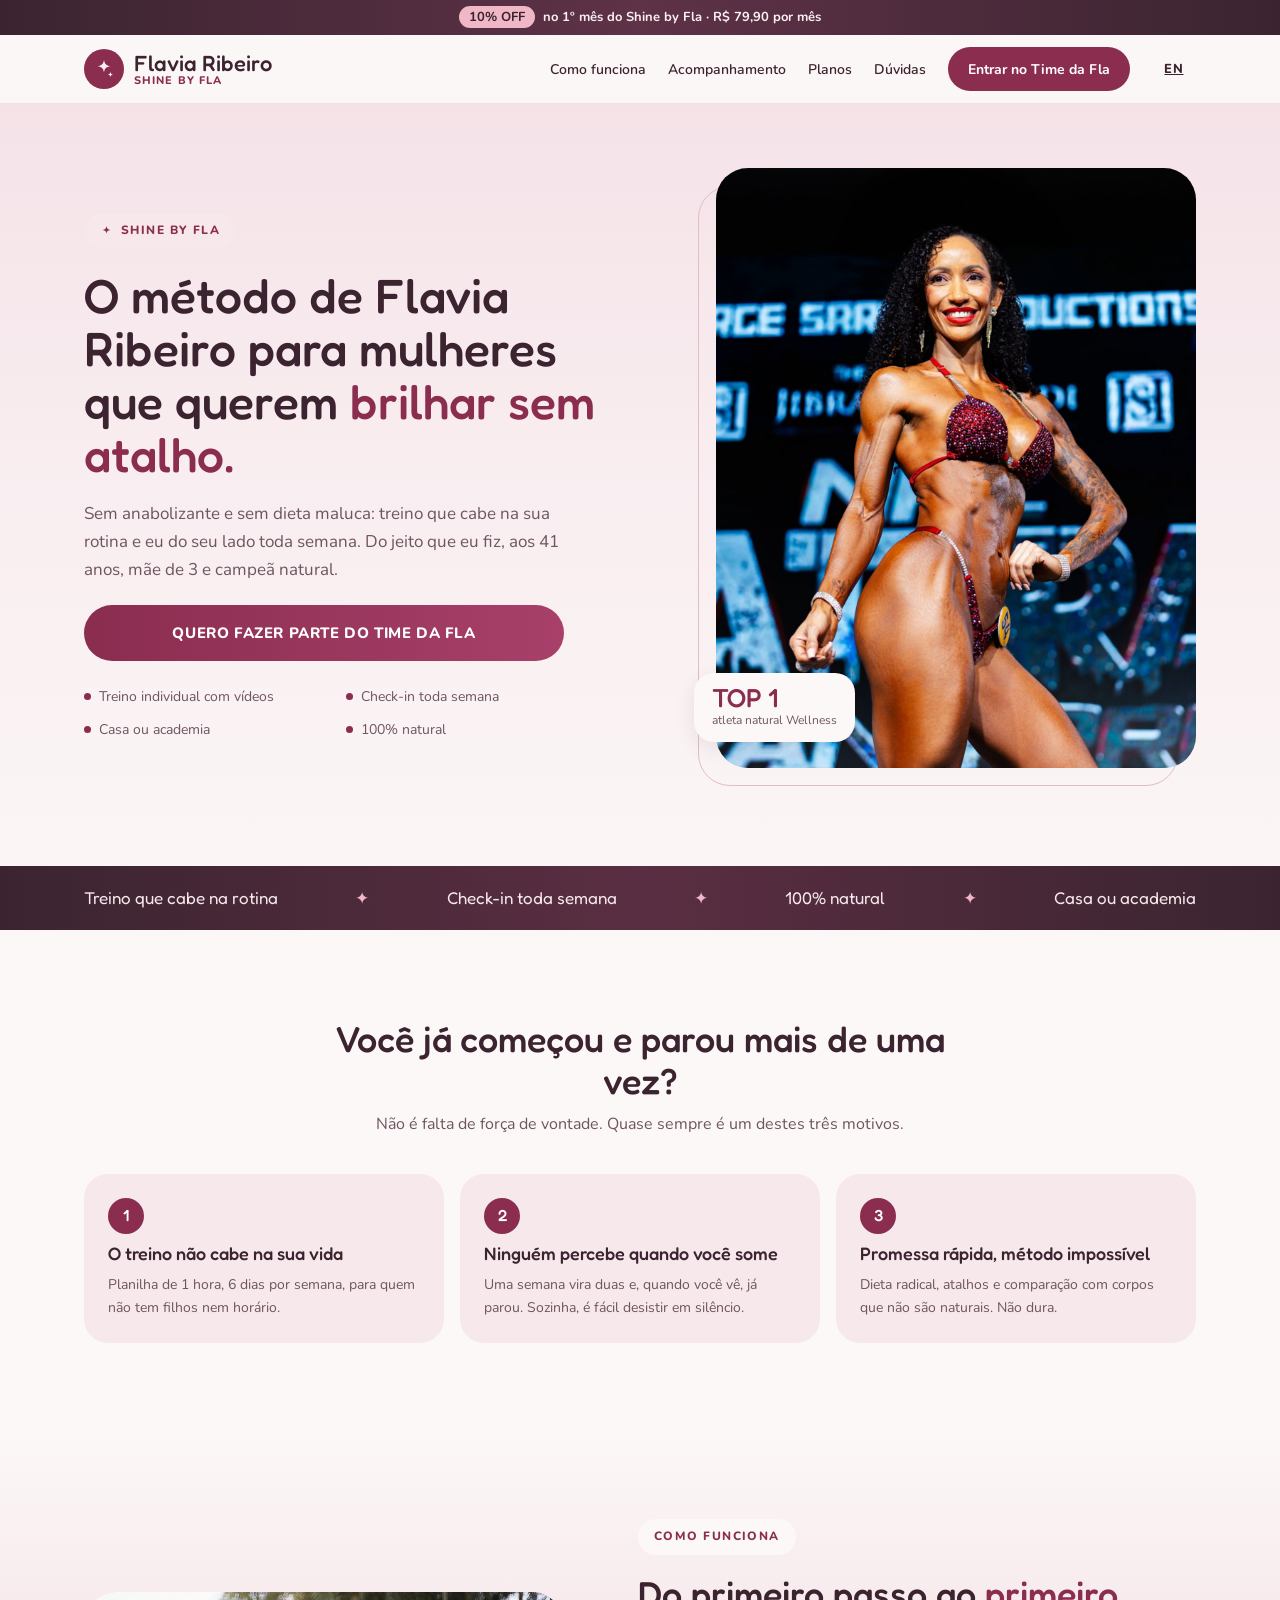
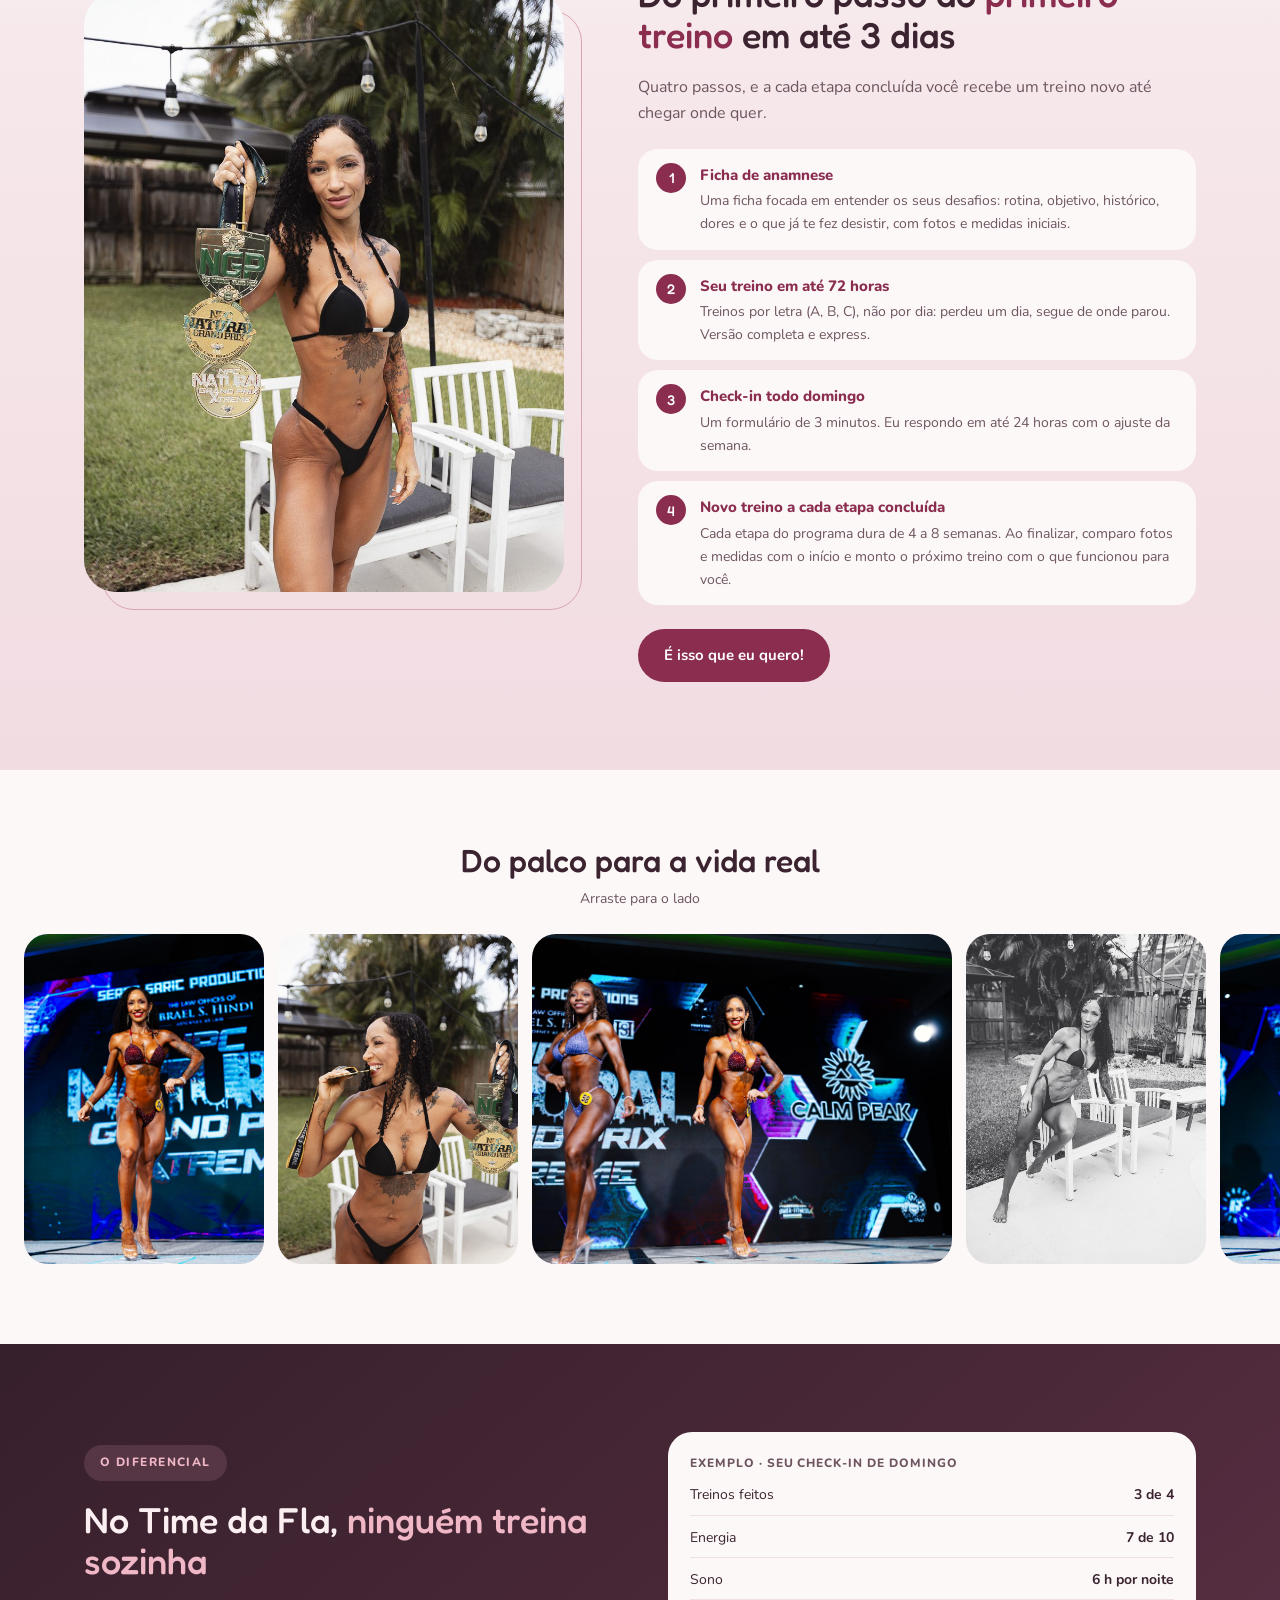
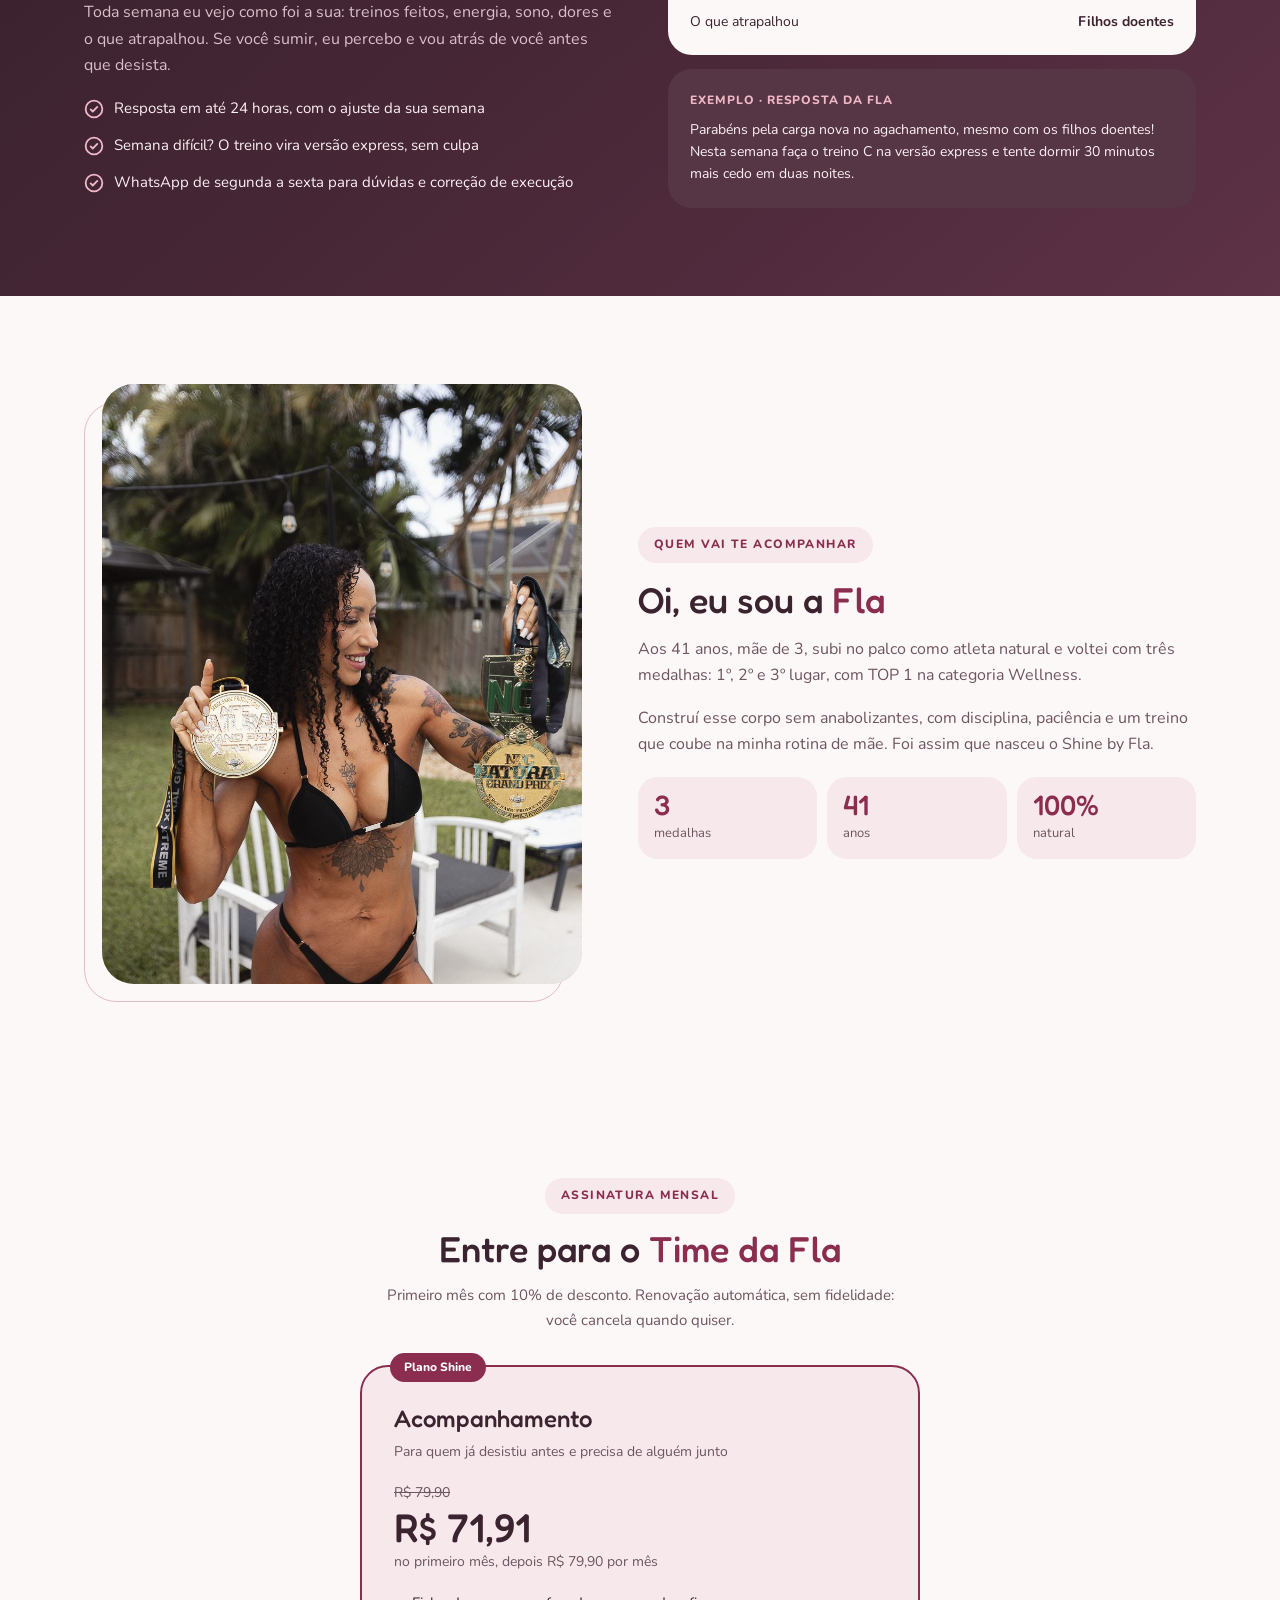
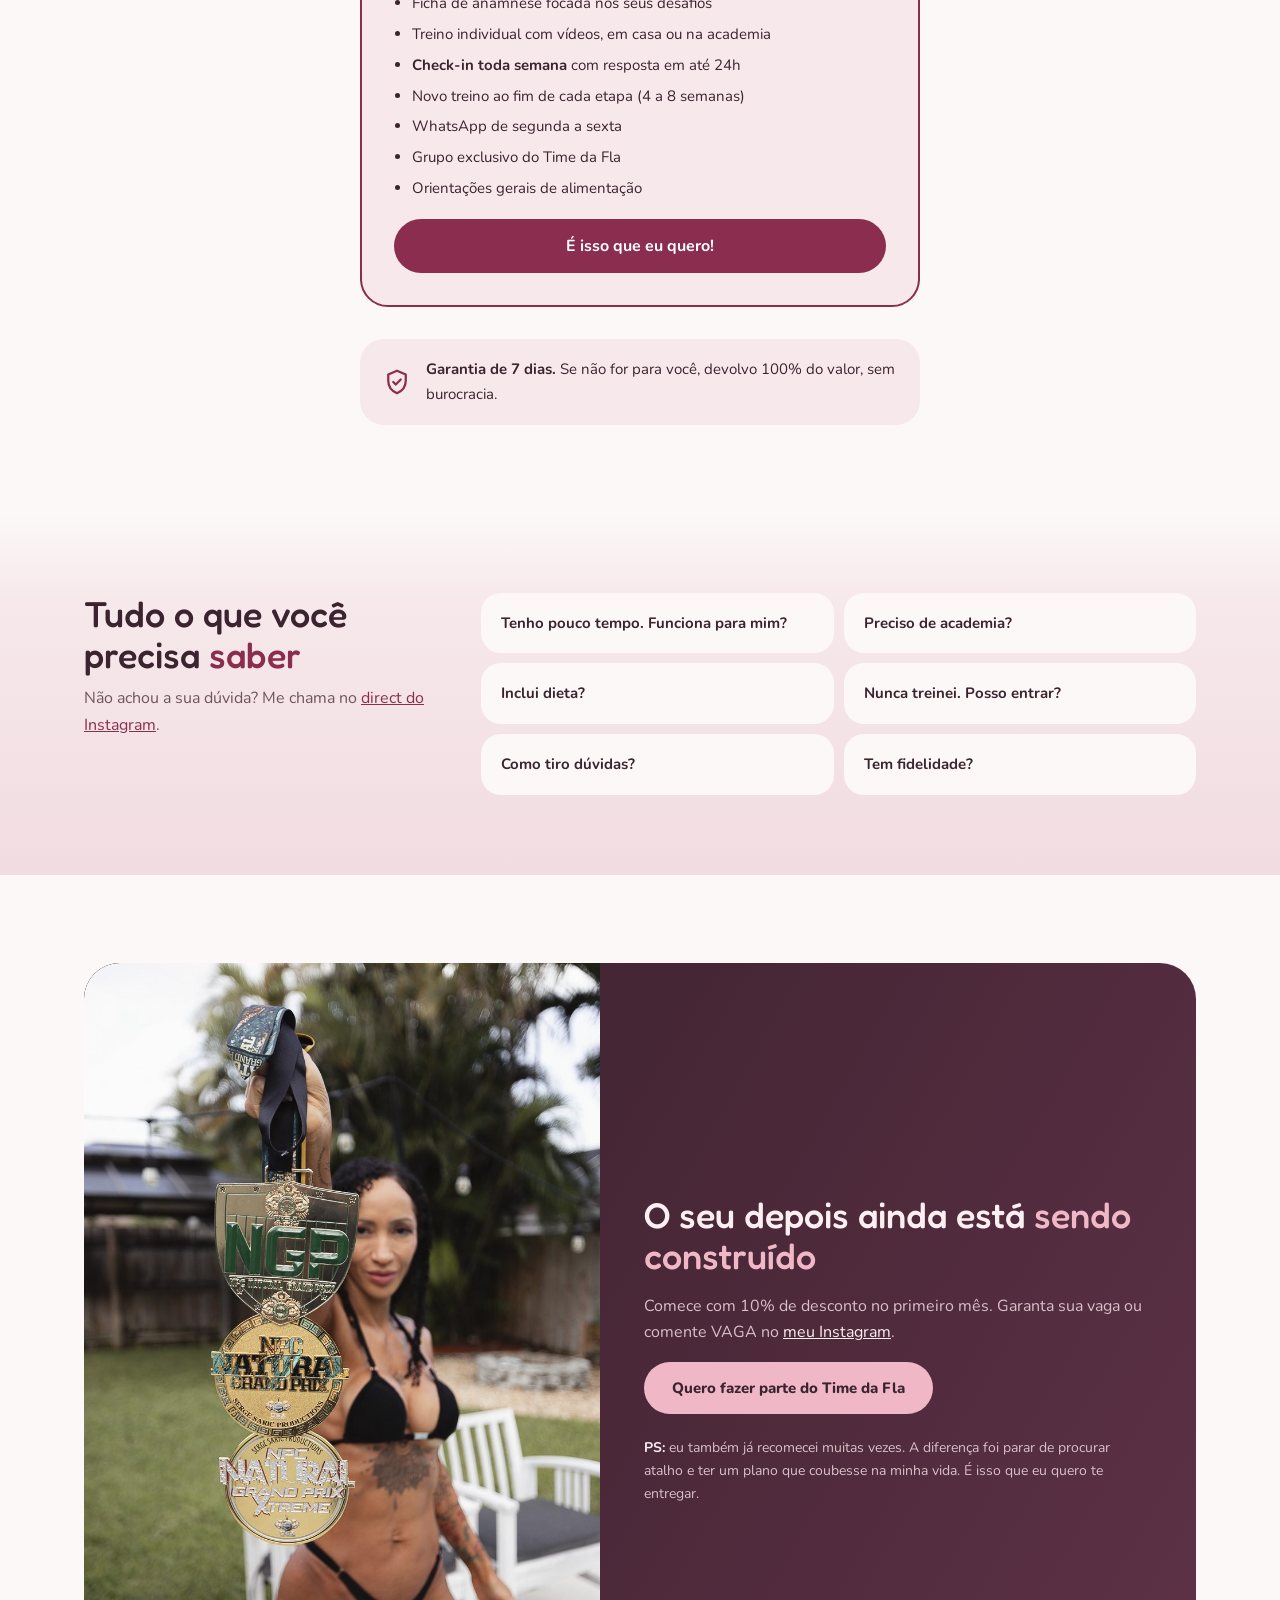
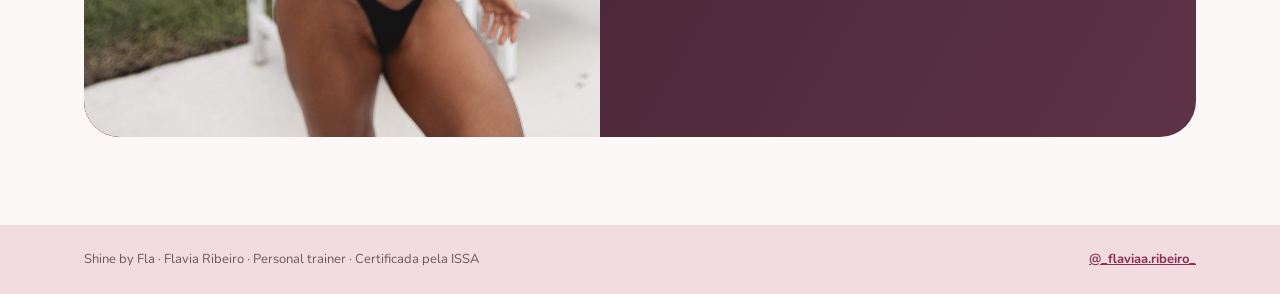
==== commit 59d87eab: "Switch to single monthly subscription plan Apply Flavia's content update on both languages: R$ 79,90" ====
--- a/index.html
+++ b/index.html
@@ -64,24 +64,23 @@
         "@id": "https://flaribeiro.com/#servico",
         "name": "Shine by Fla",
         "serviceType": "Consultoria de treino online",
-        "description": "Programa de 12 semanas com treino individual em vídeo, check-in e acompanhamento, em casa ou na academia.",
+        "description": "Assinatura mensal com treino individual em vídeo, check-in toda semana e acompanhamento, em casa ou na academia.",
         "url": "https://flaribeiro.com/",
         "image": "https://flaribeiro.com/images/hero-palco.jpg",
         "provider": { "@id": "https://flaribeiro.com/#flavia" },
         "offers": [
           {
             "@type": "Offer",
-            "name": "Essencial",
-            "price": "277.90",
+            "name": "Acompanhamento",
+            "price": "79.90",
             "priceCurrency": "BRL",
-            "url": "https://flaribeiro.com/#planos"
-          },
-          {
-            "@type": "Offer",
-            "name": "Acompanhamento",
-            "price": "417.90",
-            "priceCurrency": "BRL",
-            "url": "https://flaribeiro.com/#planos"
+            "url": "https://flaribeiro.com/#planos",
+            "priceSpecification": {
+              "@type": "UnitPriceSpecification",
+              "price": "79.90",
+              "priceCurrency": "BRL",
+              "unitCode": "MON"
+            }
           }
         ]
       },
@@ -93,9 +92,9 @@
           { "@type": "Question", "name": "Tenho pouco tempo. Funciona para mim?", "acceptedAnswer": { "@type": "Answer", "text": "Sim. Todo treino tem versão express, e o treino é por letra: perdeu um dia, segue de onde parou." } },
           { "@type": "Question", "name": "Preciso de academia?", "acceptedAnswer": { "@type": "Answer", "text": "Não. Monto o treino com o que você tem, em casa ou na academia." } },
           { "@type": "Question", "name": "Inclui dieta?", "acceptedAnswer": { "@type": "Answer", "text": "Você recebe orientações gerais de alimentação. Plano alimentar individual é feito por nutricionista." } },
-          { "@type": "Question", "name": "Nunca treinei. Posso entrar?", "acceptedAnswer": { "@type": "Answer", "text": "Pode. A ficha do dia 0 define o seu nível, e os vídeos mostram cada exercício." } },
+          { "@type": "Question", "name": "Nunca treinei. Posso entrar?", "acceptedAnswer": { "@type": "Answer", "text": "Pode. A ficha de anamnese define o seu nível, e os vídeos mostram cada exercício." } },
           { "@type": "Question", "name": "Como tiro dúvidas?", "acceptedAnswer": { "@type": "Answer", "text": "Pelo WhatsApp, de segunda a sexta. Pode mandar vídeo do exercício para eu corrigir." } },
-          { "@type": "Question", "name": "E depois das 12 semanas?", "acceptedAnswer": { "@type": "Answer", "text": "Na semana 10 conversamos sobre o próximo ciclo. Quem renova antes da semana 12 tem 10% de desconto." } }
+          { "@type": "Question", "name": "Tem fidelidade?", "acceptedAnswer": { "@type": "Answer", "text": "Não. A assinatura é mensal, com renovação automática, e você cancela quando quiser." } }
         ]
       }
     ]
@@ -128,7 +127,7 @@
   <div class="page">
 
     <header class="site-header">
-      <div class="promo"><span class="promo__tag">30% OFF</span>Turma fundadora do Shine by Fla · só 10 vagas</div>
+      <div class="promo"><span class="promo__tag">10% OFF</span>no 1º mês do Shine by Fla · R$ 79,90 por mês</div>
       <div class="site-header__bar">
         <a class="brand" href="#topo">
           <span class="brand__mark"><svg aria-hidden="true" width="22" height="22"><use href="#i-sparkles"/></svg></span>
@@ -218,11 +217,11 @@
           <div class="split__text split__text--wide stack-18">
             <p class="pill pill--light">COMO FUNCIONA</p>
             <h2>Do primeiro passo ao <span class="hl">primeiro treino</span> em até 3 dias</h2>
-            <p class="muted">Quatro passos, e o ciclo se repete a cada 4 semanas até você chegar onde quer.</p>
+            <p class="muted">Quatro passos, e a cada etapa concluída você recebe um treino novo até chegar onde quer.</p>
             <ol class="steps">
               <li class="step">
                 <span class="num">1</span>
-                <div><h3>Ficha do dia 0</h3><p>Sua rotina, objetivo, dores, fotos e medidas, mais uma chamada de 15 minutos.</p></div>
+                <div><h3>Ficha de anamnese</h3><p>Uma ficha focada em entender os seus desafios: rotina, objetivo, histórico, dores e o que já te fez desistir, com fotos e medidas iniciais.</p></div>
               </li>
               <li class="step">
                 <span class="num">2</span>
@@ -234,7 +233,7 @@
               </li>
               <li class="step">
                 <span class="num">4</span>
-                <div><h3>Novo treino a cada 4 semanas</h3><p>Comparo fotos e medidas com o dia 0 e monto o próximo bloco com o que funcionou para você.</p></div>
+                <div><h3>Novo treino a cada etapa concluída</h3><p>Cada etapa do programa dura de 4 a 8 semanas. Ao finalizar, comparo fotos e medidas com o início e monto o próximo treino com o que funcionou para você.</p></div>
               </li>
             </ol>
             <a class="btn btn--accent btn--inline" href="#planos">É isso que eu quero!</a>
@@ -253,11 +252,8 @@
             <img src="images/galeria-2.jpg" alt="Flavia mordendo a medalha, sorrindo" width="900" height="1350" style="object-position: center 25%" loading="lazy" decoding="async">
             <img class="rail__wide" src="images/galeria-3.jpg" alt="Flavia na comparação de palco" width="1800" height="1350" style="object-position: 78% center" loading="lazy" decoding="async">
             <img src="images/galeria-4.jpg" alt="Flavia em foto preto e branco no quintal" width="900" height="1350" style="object-position: center 40%" loading="lazy" decoding="async">
-            <img src="images/galeria-5.jpg" alt="Flavia em pose lateral no palco" width="1350" height="1800" style="object-position: center 35%" loading="lazy" decoding="async">
-            <img src="images/galeria-6.jpg" alt="Flavia sorrindo no palco" width="1350" height="1800" style="object-position: center 30%" loading="lazy" decoding="async">
             <img src="images/galeria-7.jpg" alt="Flavia em pose de costas no palco" width="1350" height="1800" style="object-position: center 35%" loading="lazy" decoding="async">
             <img src="images/galeria-8.jpg" alt="Flavia caminhando no palco" width="1350" height="1800" style="object-position: center 40%" loading="lazy" decoding="async">
-            <img src="images/galeria-9.jpg" alt="Flavia em pose frontal no palco" width="1350" height="1800" style="object-position: center 30%" loading="lazy" decoding="async">
           </div>
         </div>
       </section>
@@ -269,7 +265,7 @@
             <h2>No Time da Fla, <span class="hl-light">ninguém treina sozinha</span></h2>
             <p class="coach__lede">Toda semana eu vejo como foi a sua: treinos feitos, energia, sono, dores e o que atrapalhou. Se você sumir, eu percebo e vou atrás de você antes que desista.</p>
             <ul class="coach__list">
-              <li><svg aria-hidden="true" width="20" height="20"><use href="#i-check"/></svg><span>Resposta em até 24 horas: 1 vitória, 1 ajuste e o foco da semana</span></li>
+              <li><svg aria-hidden="true" width="20" height="20"><use href="#i-check"/></svg><span>Resposta em até 24 horas, com o ajuste da sua semana</span></li>
               <li><svg aria-hidden="true" width="20" height="20"><use href="#i-check"/></svg><span>Semana difícil? O treino vira versão express, sem culpa</span></li>
               <li><svg aria-hidden="true" width="20" height="20"><use href="#i-check"/></svg><span>WhatsApp de segunda a sexta para dúvidas e correção de execução</span></li>
             </ul>
@@ -284,7 +280,7 @@
             </div>
             <div class="reply">
               <p class="card-label">Exemplo · resposta da Fla</p>
-              <p>Vitória: carga nova no agachamento mesmo com os filhos doentes. Ajuste: nesta semana faça o treino C na versão express. Foco: dormir 30 minutos mais cedo duas noites.</p>
+              <p>Parabéns pela carga nova no agachamento, mesmo com os filhos doentes! Nesta semana faça o treino C na versão express e tente dormir 30 minutos mais cedo em duas noites.</p>
             </div>
           </div>
         </div>
@@ -338,49 +334,33 @@
 
       <section id="planos" class="plans">
         <div class="plans__head">
-          <p class="pill pill--soft">PLANOS DE 12 SEMANAS</p>
-          <h2>Escolha como entrar no <span class="hl">Time da Fla</span></h2>
-          <p><strong>Turma fundadora:</strong> 10 vagas com 30% de desconto, em troca do seu depoimento ao fim das 12 semanas.</p>
-        </div>
-        <div class="plans__grid">
-          <div class="plan">
-            <div>
-              <h3>Essencial</h3>
-              <p class="plan__for">Para quem já treina e quer direção</p>
-            </div>
-            <div>
-              <p class="plan__note"><s>R$ 397</s> na turma fundadora</p>
-              <p class="plan__price">R$ 277,90</p>
-              <p class="plan__note">por 12 semanas</p>
-            </div>
-            <ul class="plan__list">
-              <li>Treino individual com vídeos</li>
-              <li>Check-in a cada 2 semanas</li>
-              <li>Novo treino a cada 4 semanas</li>
-              <li>WhatsApp de segunda a sexta</li>
-              <li>Orientações gerais de alimentação</li>
-            </ul>
-            <a class="btn btn--soft btn--plan" href="https://wa.me/17543263220?text=Oi%20Fla!%20Quero%20entrar%20no%20Time%20da%20Fla%20com%20o%20plano%20Essencial." rel="noopener">Quero o Essencial</a>
-          </div>
+          <p class="pill pill--soft">ASSINATURA MENSAL</p>
+          <h2>Entre para o <span class="hl">Time da Fla</span></h2>
+          <p>Primeiro mês com 10% de desconto. Renovação automática, sem fidelidade: você cancela quando quiser.</p>
+        </div>
+        <div class="plans__grid plans__grid--single">
           <div class="plan plan--featured">
-            <p class="plan__flag">Recomendado</p>
+            <p class="plan__flag">Plano Shine</p>
             <div>
               <h3>Acompanhamento</h3>
               <p class="plan__for">Para quem já desistiu antes e precisa de alguém junto</p>
             </div>
             <div>
-              <p class="plan__note"><s>R$ 597</s> na turma fundadora</p>
-              <p class="plan__price">R$ 417,90</p>
-              <p class="plan__note">por 12 semanas</p>
+              <p class="plan__note"><s>R$ 79,90</s></p>
+              <p class="plan__price">R$ 71,91</p>
+              <p class="plan__note">no primeiro mês, depois R$ 79,90 por mês</p>
             </div>
             <ul class="plan__list">
-              <li>Tudo do Essencial</li>
+              <li>Ficha de anamnese focada nos seus desafios</li>
+              <li>Treino individual com vídeos, em casa ou na academia</li>
               <li><strong>Check-in toda semana</strong> com resposta em até 24h</li>
-              <li>Chamada de 15 minutos a cada 4 semanas</li>
+              <li>Novo treino ao fim de cada etapa (4 a 8 semanas)</li>
+              <li>WhatsApp de segunda a sexta</li>
               <li>Grupo exclusivo do Time da Fla</li>
-              <li>Comparação de fotos e medidas com o dia 0</li>
+              <li>Orientações gerais de alimentação</li>
             </ul>
-            <a class="btn btn--accent btn--plan" href="https://wa.me/17543263220?text=Oi%20Fla!%20Quero%20entrar%20no%20Time%20da%20Fla%20com%20o%20plano%20Acompanhamento." rel="noopener">É isso que eu quero!</a>
+            <!-- Trocar pelo link de pagamento da assinatura quando o checkout estiver pronto. -->
+            <a class="btn btn--accent btn--plan" href="https://wa.me/17543263220?text=Oi%20Fla!%20Quero%20assinar%20o%20plano%20Acompanhamento%20do%20Time%20da%20Fla." rel="noopener">É isso que eu quero!</a>
           </div>
         </div>
         <div class="guarantee">
@@ -399,9 +379,9 @@
             <details><summary>Tenho pouco tempo. Funciona para mim?</summary><p>Sim. Todo treino tem versão express, e o treino é por letra: perdeu um dia, segue de onde parou.</p></details>
             <details><summary>Preciso de academia?</summary><p>Não. Monto o treino com o que você tem, em casa ou na academia.</p></details>
             <details><summary>Inclui dieta?</summary><p>Você recebe orientações gerais de alimentação. Plano alimentar individual é feito por nutricionista.</p></details>
-            <details><summary>Nunca treinei. Posso entrar?</summary><p>Pode. A ficha do dia 0 define o seu nível, e os vídeos mostram cada exercício.</p></details>
+            <details><summary>Nunca treinei. Posso entrar?</summary><p>Pode. A ficha de anamnese define o seu nível, e os vídeos mostram cada exercício.</p></details>
             <details><summary>Como tiro dúvidas?</summary><p>Pelo WhatsApp, de segunda a sexta. Pode mandar vídeo do exercício para eu corrigir.</p></details>
-            <details><summary>E depois das 12 semanas?</summary><p>Na semana 10 conversamos sobre o próximo ciclo. Quem renova antes da semana 12 tem 10% de desconto.</p></details>
+            <details><summary>Tem fidelidade?</summary><p>Não. A assinatura é mensal, com renovação automática, e você cancela quando quiser.</p></details>
           </div>
         </div>
       </section>
@@ -411,7 +391,7 @@
           <img src="images/cta-medalhas.jpg" alt="Flavia erguendo as medalhas em primeiro plano" width="900" height="1350" loading="lazy" decoding="async">
           <div class="final__copy">
             <h2>O seu depois ainda está <span class="hl-light">sendo construído</span></h2>
-            <p>São só 10 vagas na turma fundadora do Time da Fla. Garanta a sua ou comente VAGA no <a href="https://www.instagram.com/_flaviaa.ribeiro_/" rel="noopener">meu Instagram</a>.</p>
+            <p>Comece com 10% de desconto no primeiro mês. Garanta sua vaga ou comente VAGA no <a href="https://www.instagram.com/_flaviaa.ribeiro_/" rel="noopener">meu Instagram</a>.</p>
             <a class="btn btn--rose" href="#planos">Quero fazer parte do Time da Fla</a>
             <p class="final__ps"><strong>PS:</strong> eu também já recomecei muitas vezes. A diferença foi parar de procurar atalho e ter um plano que coubesse na minha vida. É isso que eu quero te entregar.</p>
           </div>
--- a/styles.css
+++ b/styles.css
@@ -408,6 +408,8 @@
 .plans__head > p:last-child { color: var(--muted); font-size: 15px; max-width: 520px; }
 .plans__head strong { color: var(--ink); }
 .plans__grid { display: flex; flex-wrap: wrap; gap: 20px; align-items: stretch; }
+.plans__grid--single { justify-content: center; }
+.plans__grid--single .plan { flex: 0 1 560px; }
 .plan {
   flex: 1 1 320px;
   min-width: 0;
@@ -438,6 +440,9 @@
 .plan__price { font-family: var(--display); font-weight: 500; font-size: 40px; line-height: 1.15; }
 .plan__list { padding-left: 18px; display: flex; flex-direction: column; gap: 6px; font-size: 15px; }
 .guarantee {
+  width: 100%;
+  max-width: 560px;
+  margin: 0 auto;
   display: flex;
   flex-wrap: wrap;
   gap: 14px;
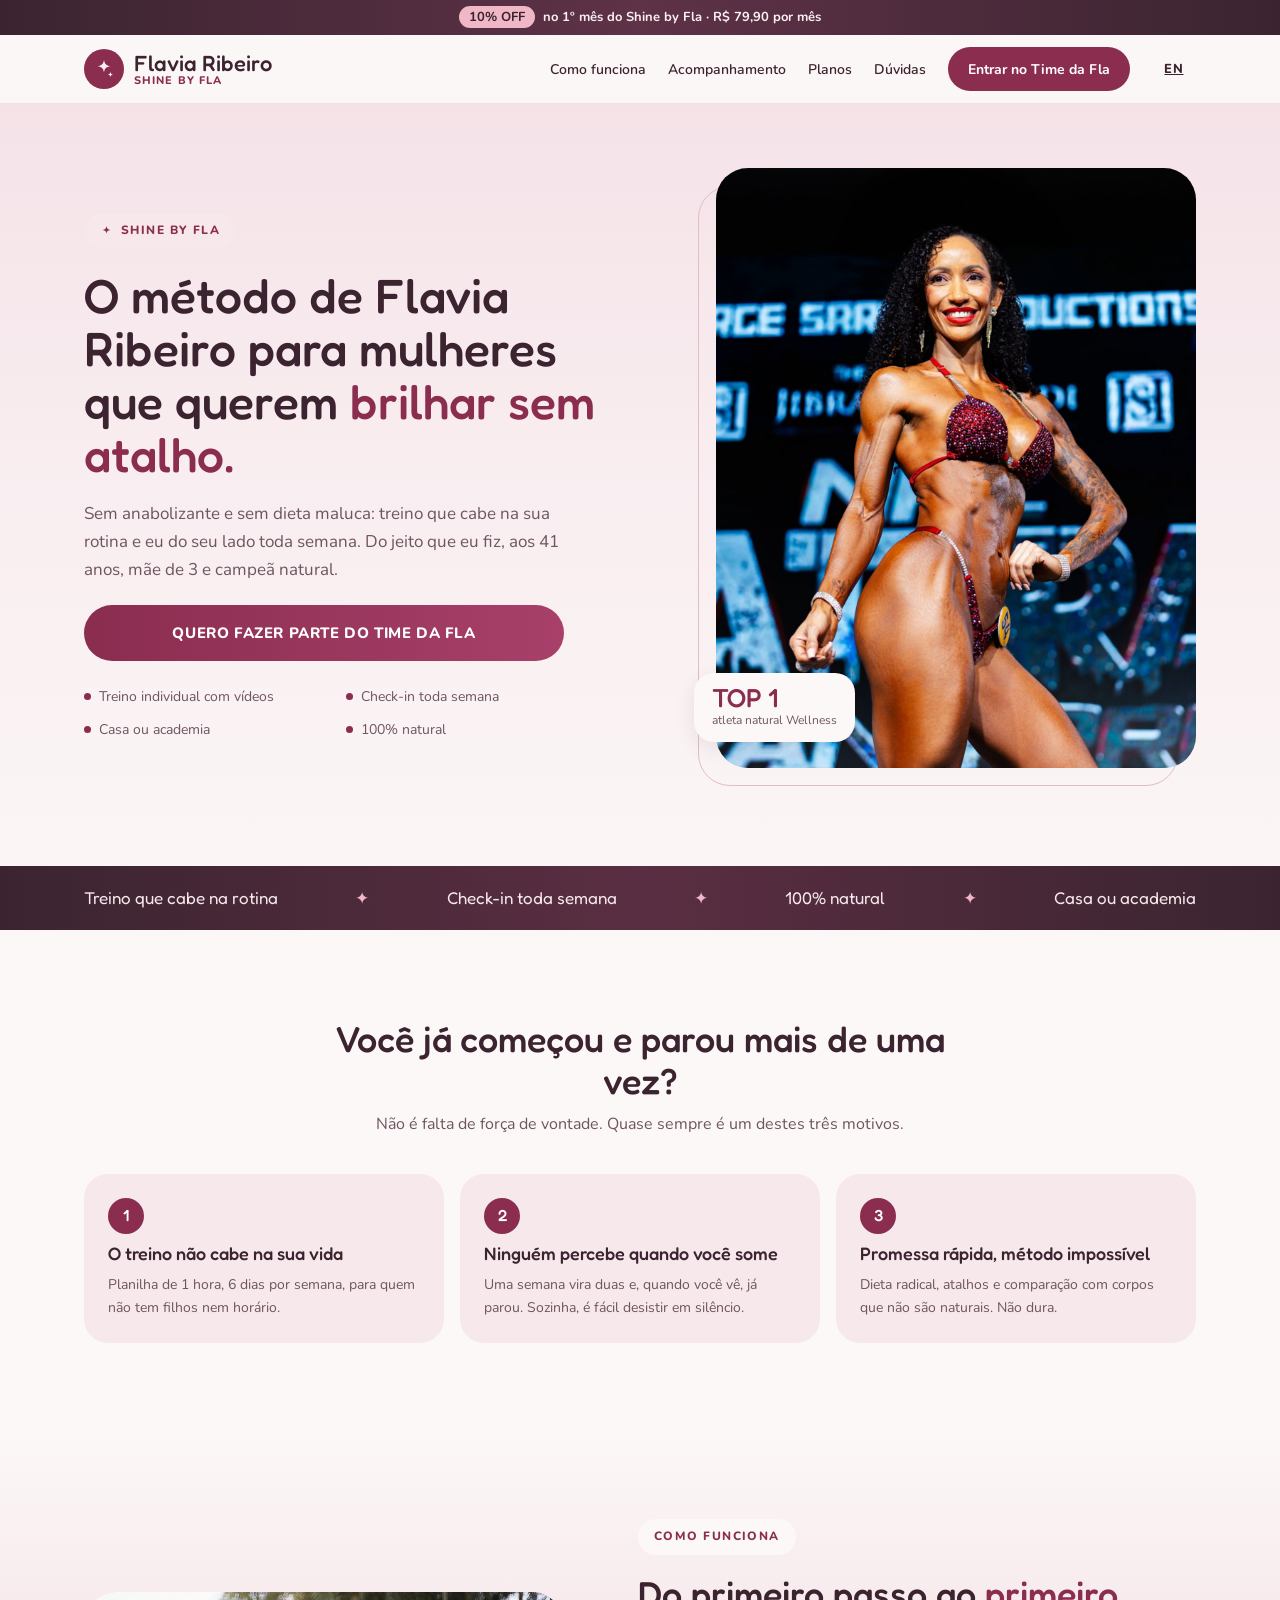
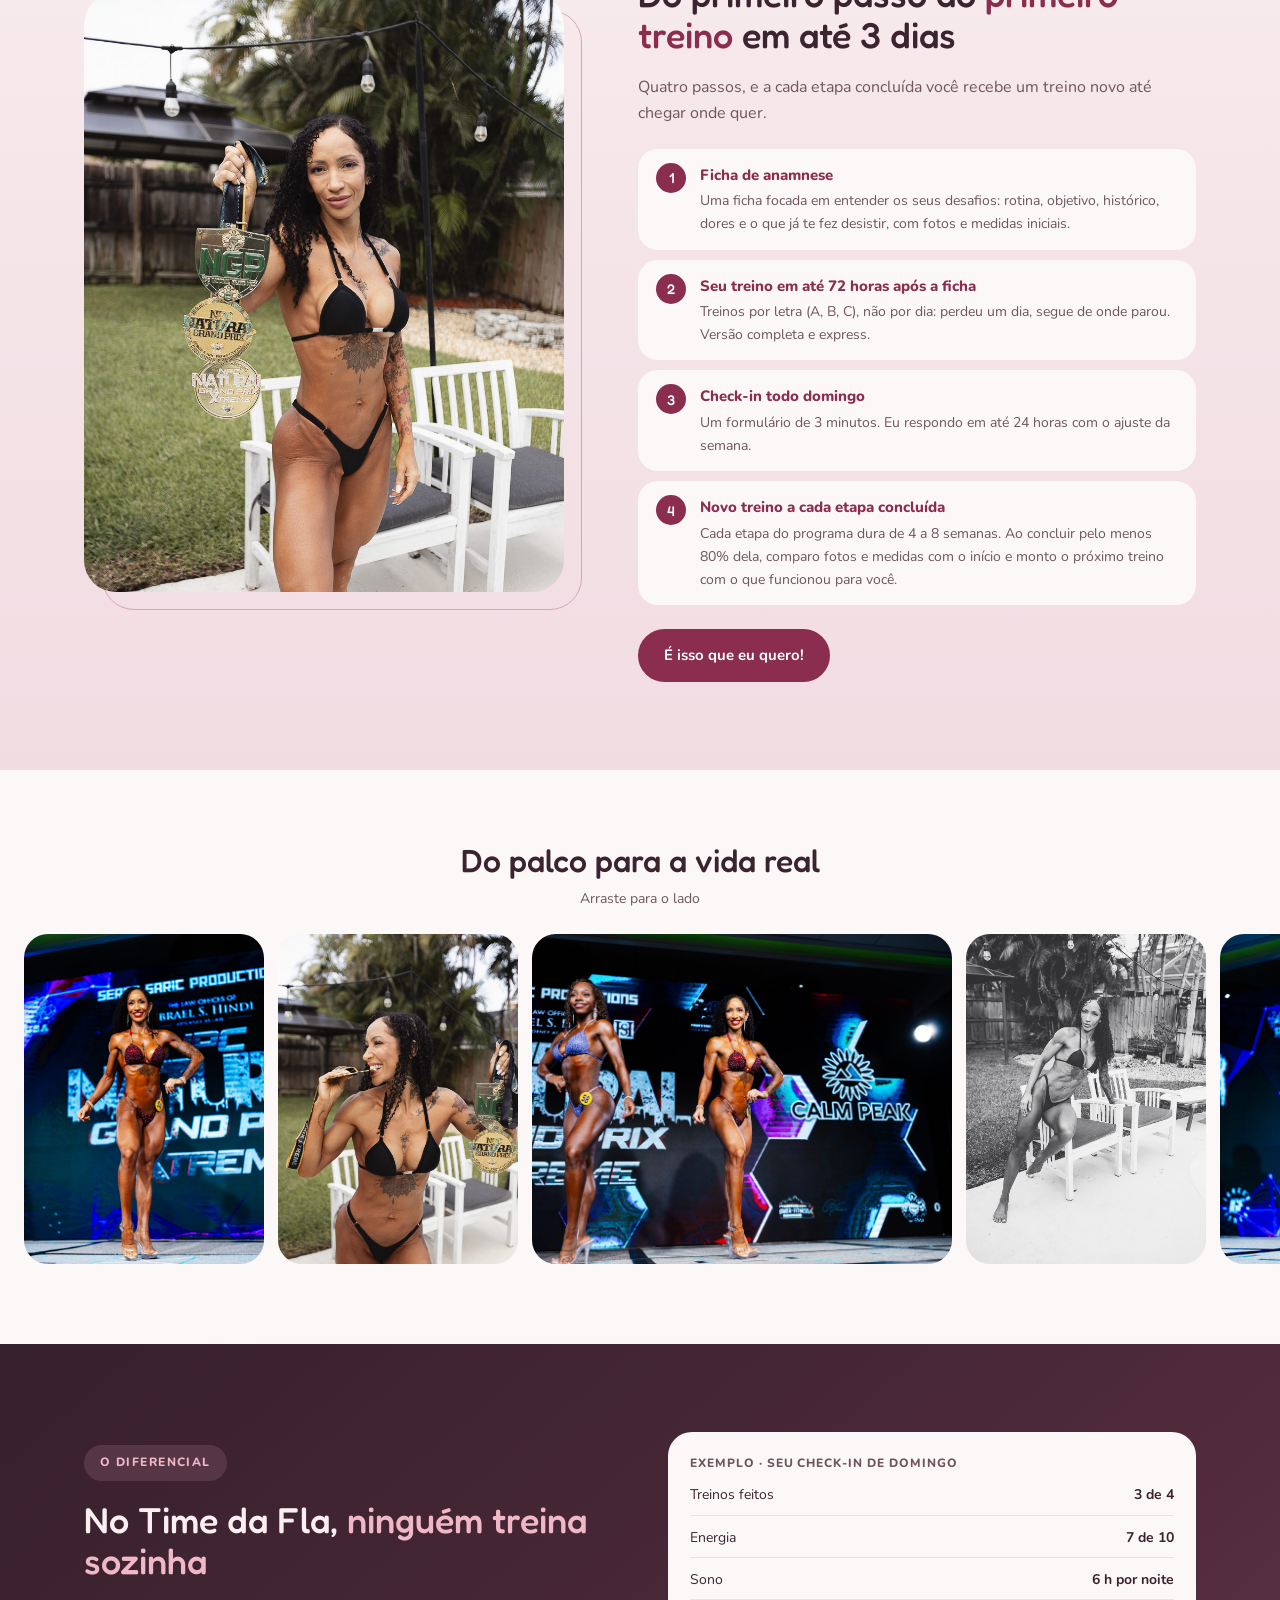
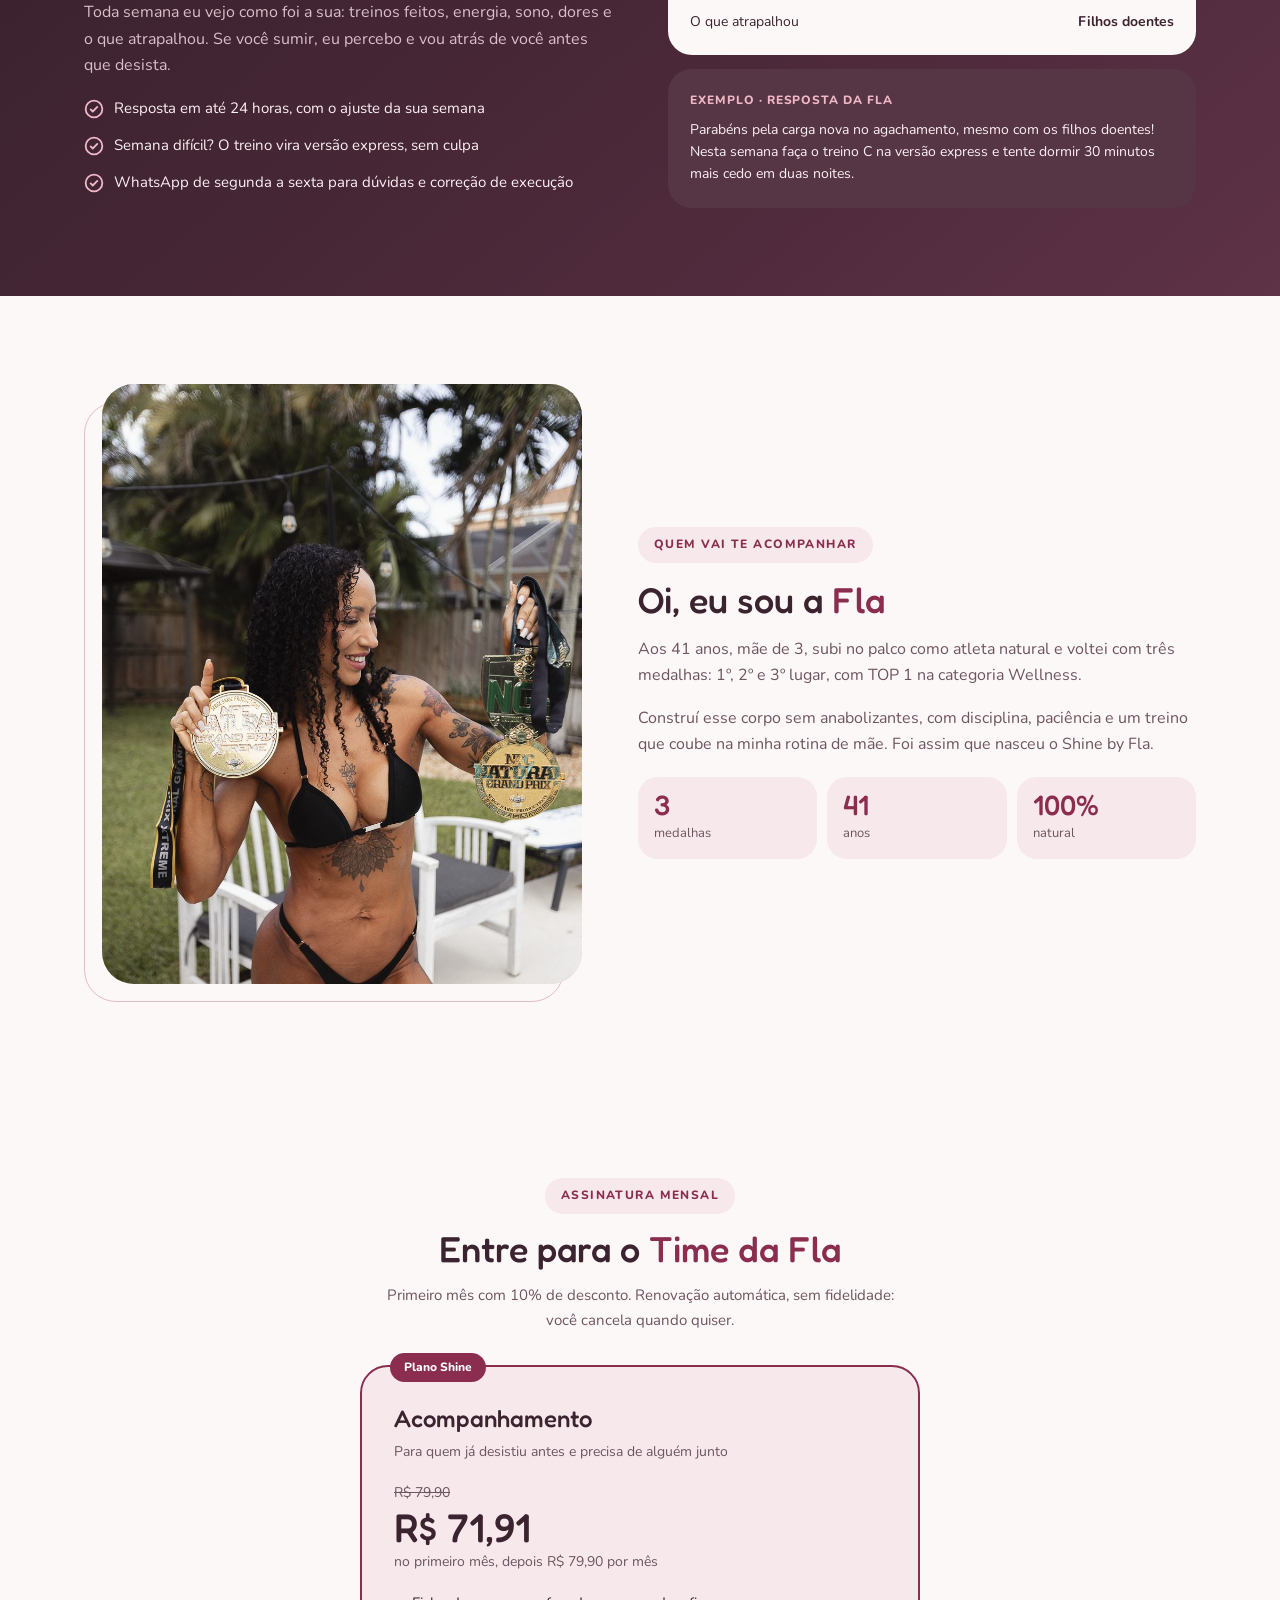
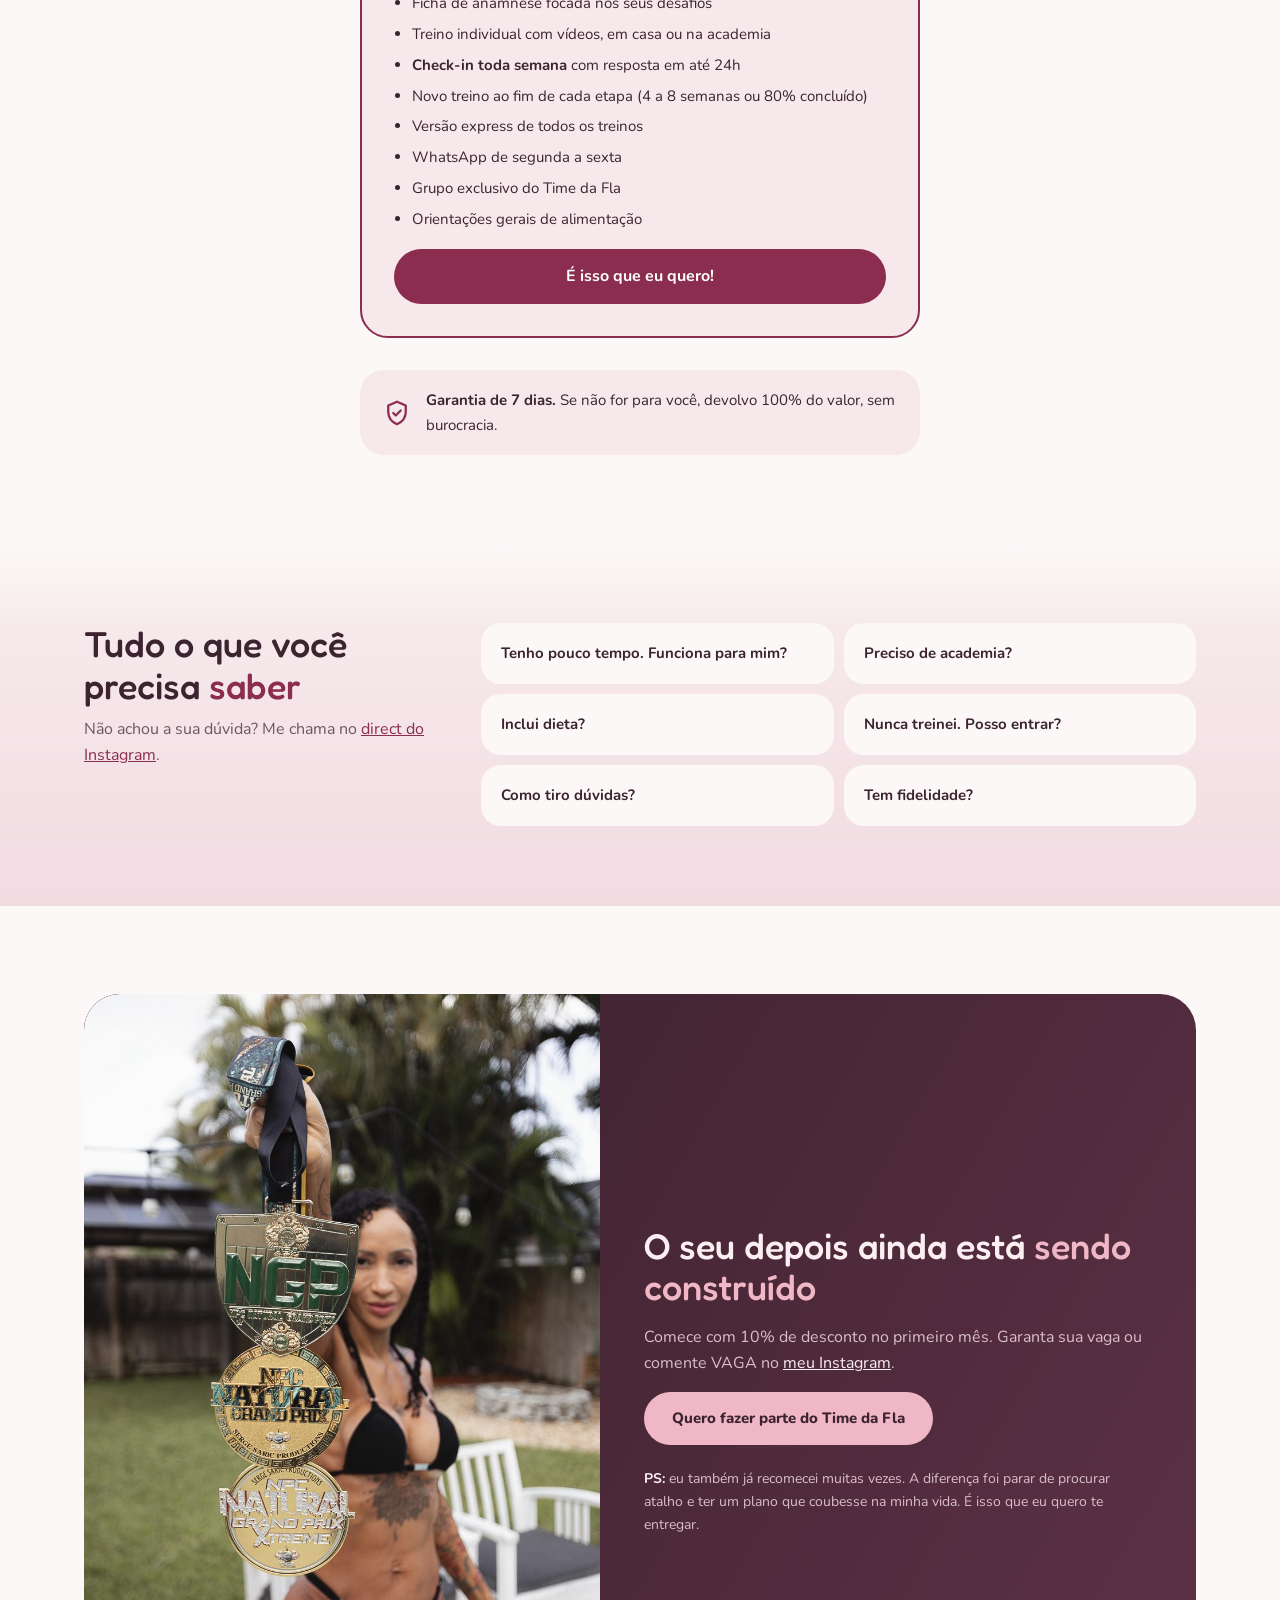
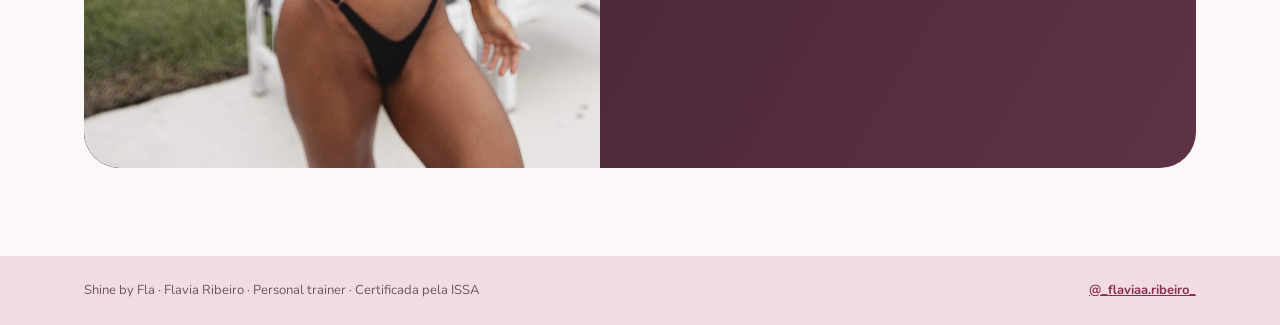
==== commit 9ea770aa: "Refine plan list and how-it-works timing copy Add the 80% stage completion rule and the express vers" ====
--- a/index.html
+++ b/index.html
@@ -225,7 +225,7 @@
               </li>
               <li class="step">
                 <span class="num">2</span>
-                <div><h3>Seu treino em até 72 horas</h3><p>Treinos por letra (A, B, C), não por dia: perdeu um dia, segue de onde parou. Versão completa e express.</p></div>
+                <div><h3>Seu treino em até 72 horas após a ficha</h3><p>Treinos por letra (A, B, C), não por dia: perdeu um dia, segue de onde parou. Versão completa e express.</p></div>
               </li>
               <li class="step">
                 <span class="num">3</span>
@@ -233,7 +233,7 @@
               </li>
               <li class="step">
                 <span class="num">4</span>
-                <div><h3>Novo treino a cada etapa concluída</h3><p>Cada etapa do programa dura de 4 a 8 semanas. Ao finalizar, comparo fotos e medidas com o início e monto o próximo treino com o que funcionou para você.</p></div>
+                <div><h3>Novo treino a cada etapa concluída</h3><p>Cada etapa do programa dura de 4 a 8 semanas. Ao concluir pelo menos 80% dela, comparo fotos e medidas com o início e monto o próximo treino com o que funcionou para você.</p></div>
               </li>
             </ol>
             <a class="btn btn--accent btn--inline" href="#planos">É isso que eu quero!</a>
@@ -354,7 +354,8 @@
               <li>Ficha de anamnese focada nos seus desafios</li>
               <li>Treino individual com vídeos, em casa ou na academia</li>
               <li><strong>Check-in toda semana</strong> com resposta em até 24h</li>
-              <li>Novo treino ao fim de cada etapa (4 a 8 semanas)</li>
+              <li>Novo treino ao fim de cada etapa (4 a 8 semanas ou 80% concluído)</li>
+              <li>Versão express de todos os treinos</li>
               <li>WhatsApp de segunda a sexta</li>
               <li>Grupo exclusivo do Time da Fla</li>
               <li>Orientações gerais de alimentação</li>
